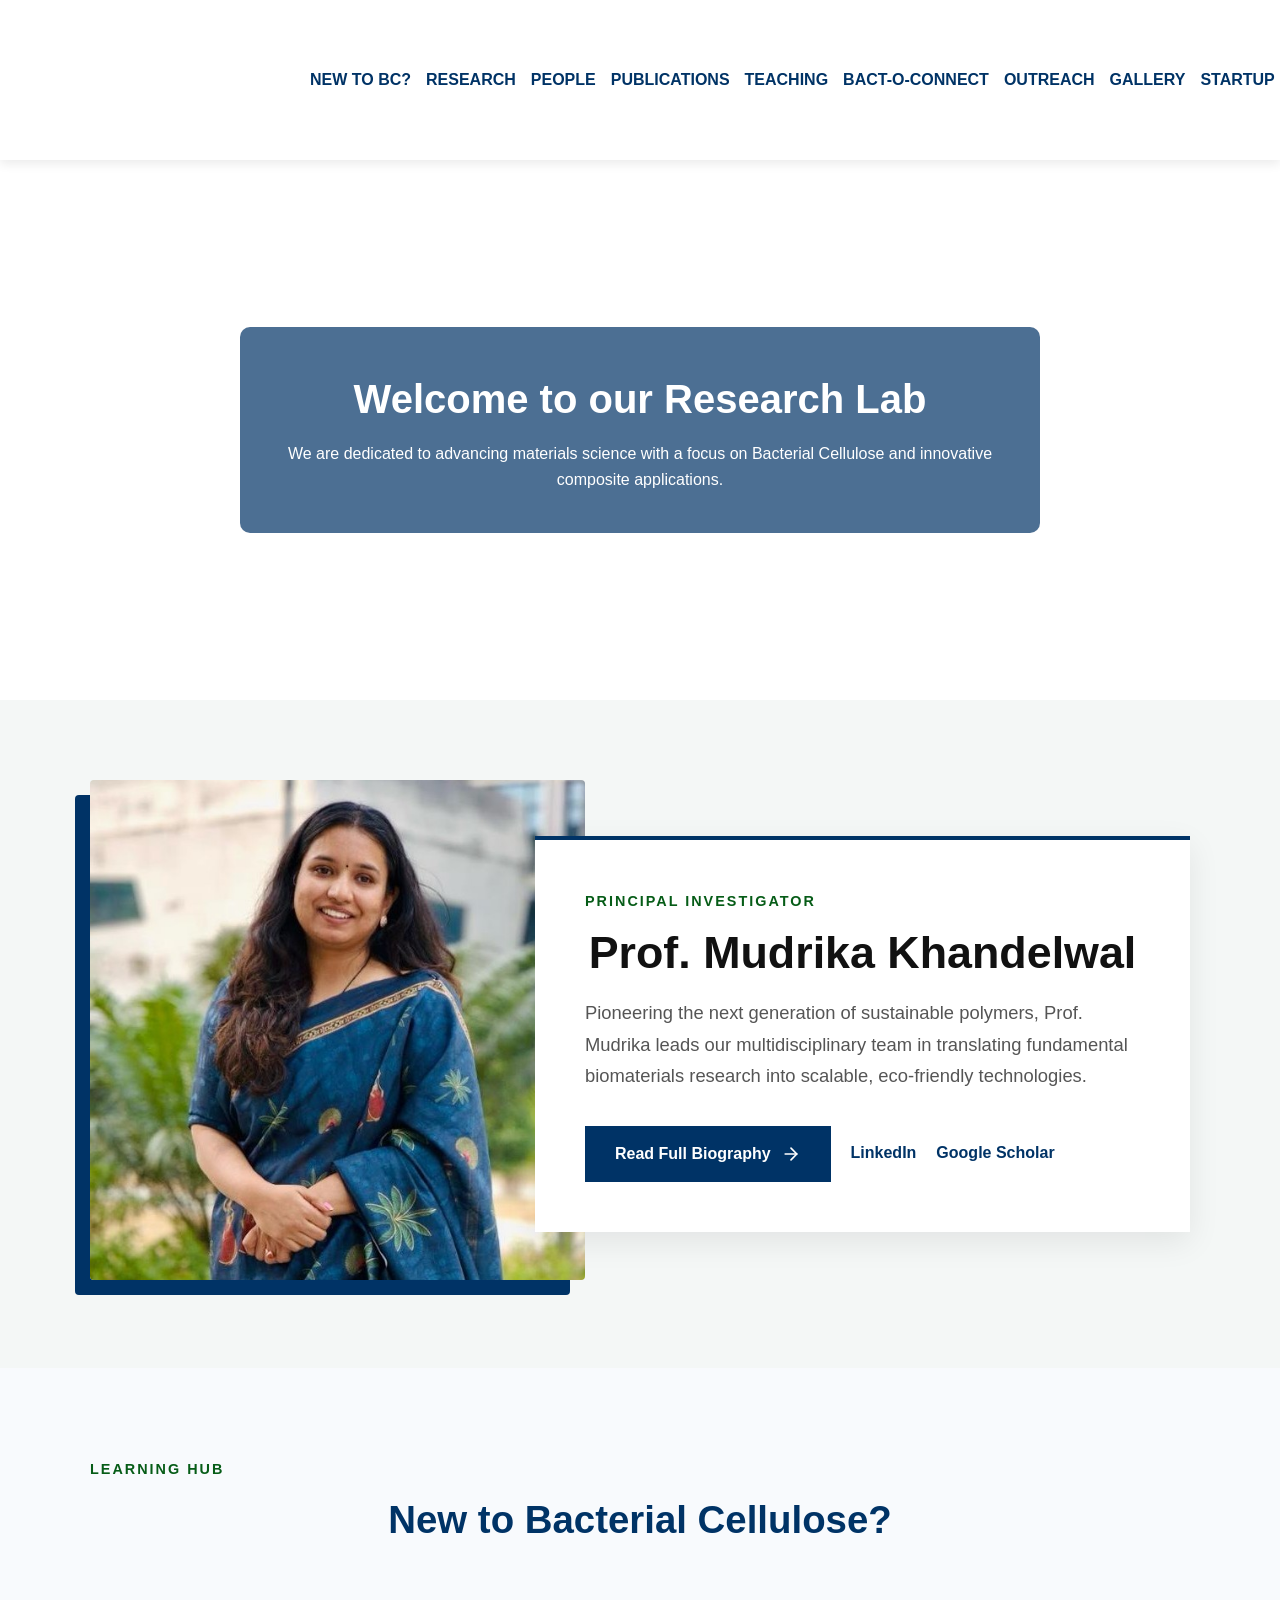
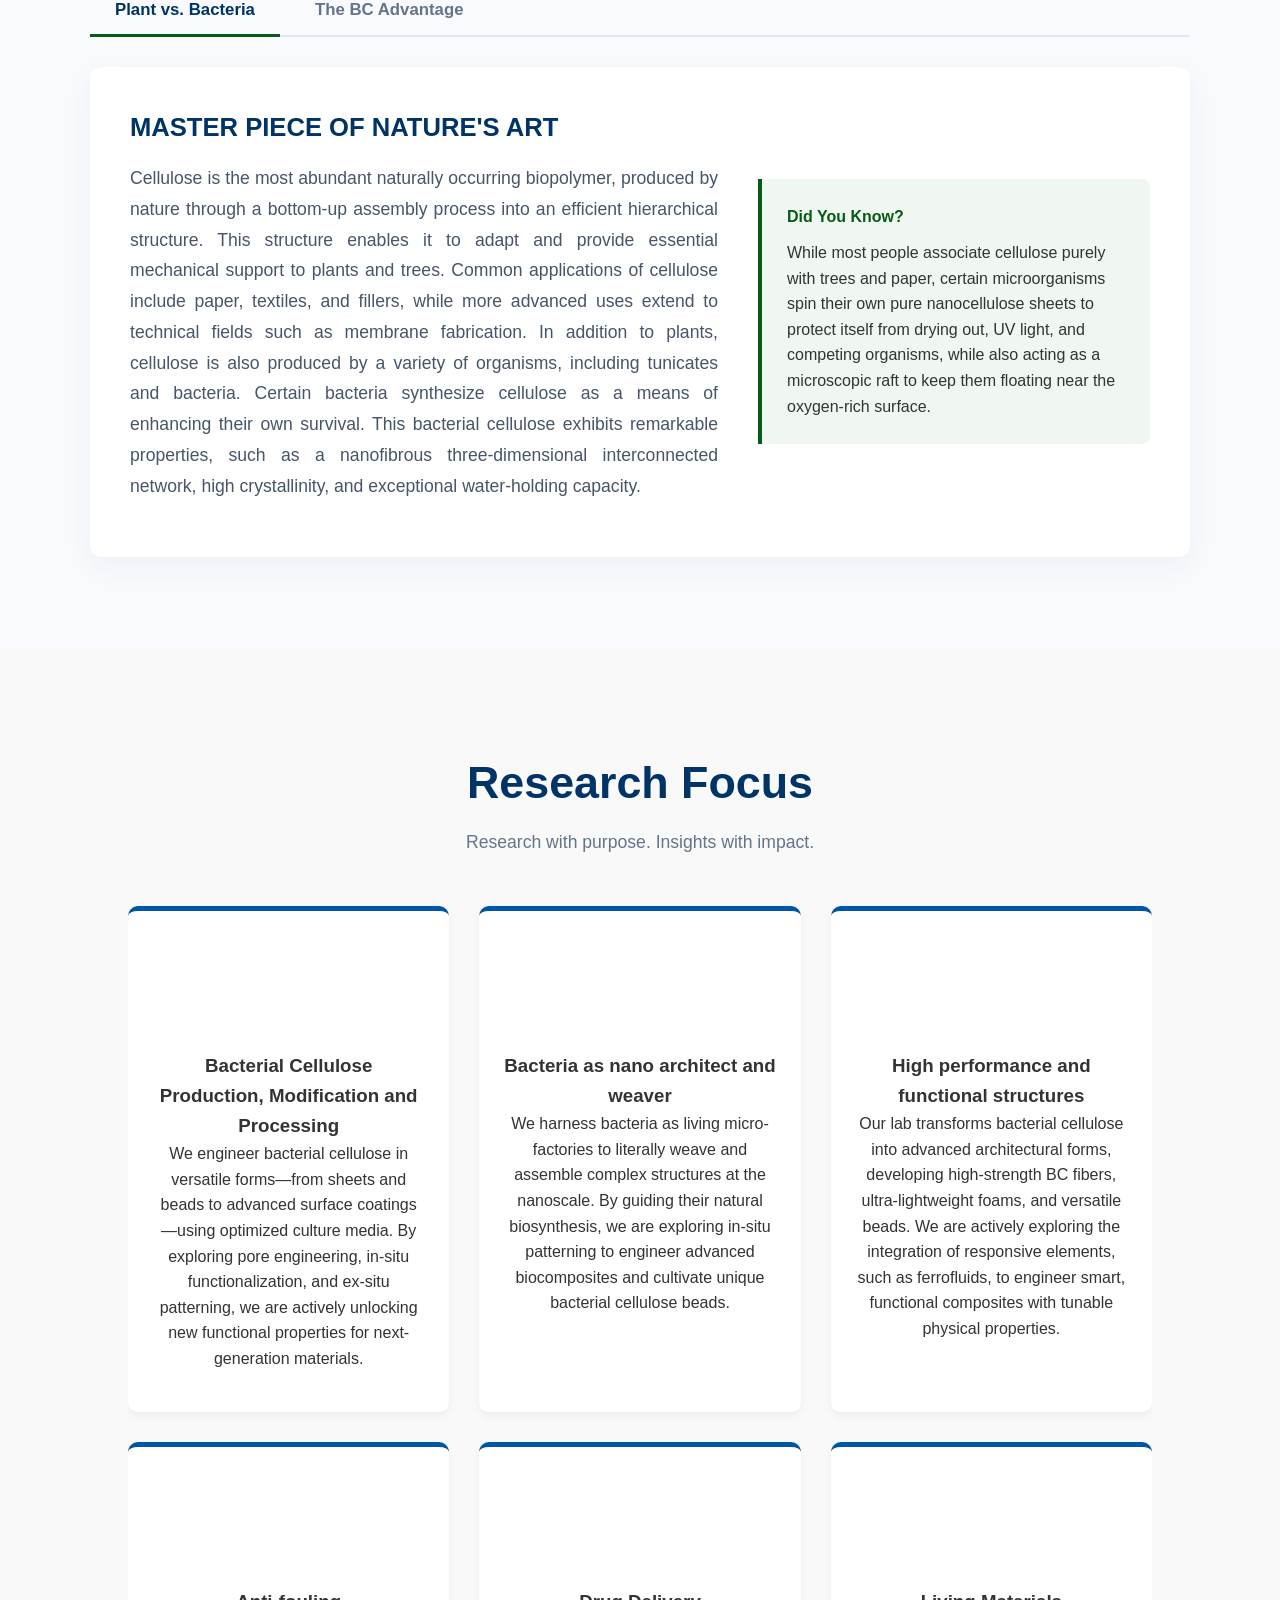
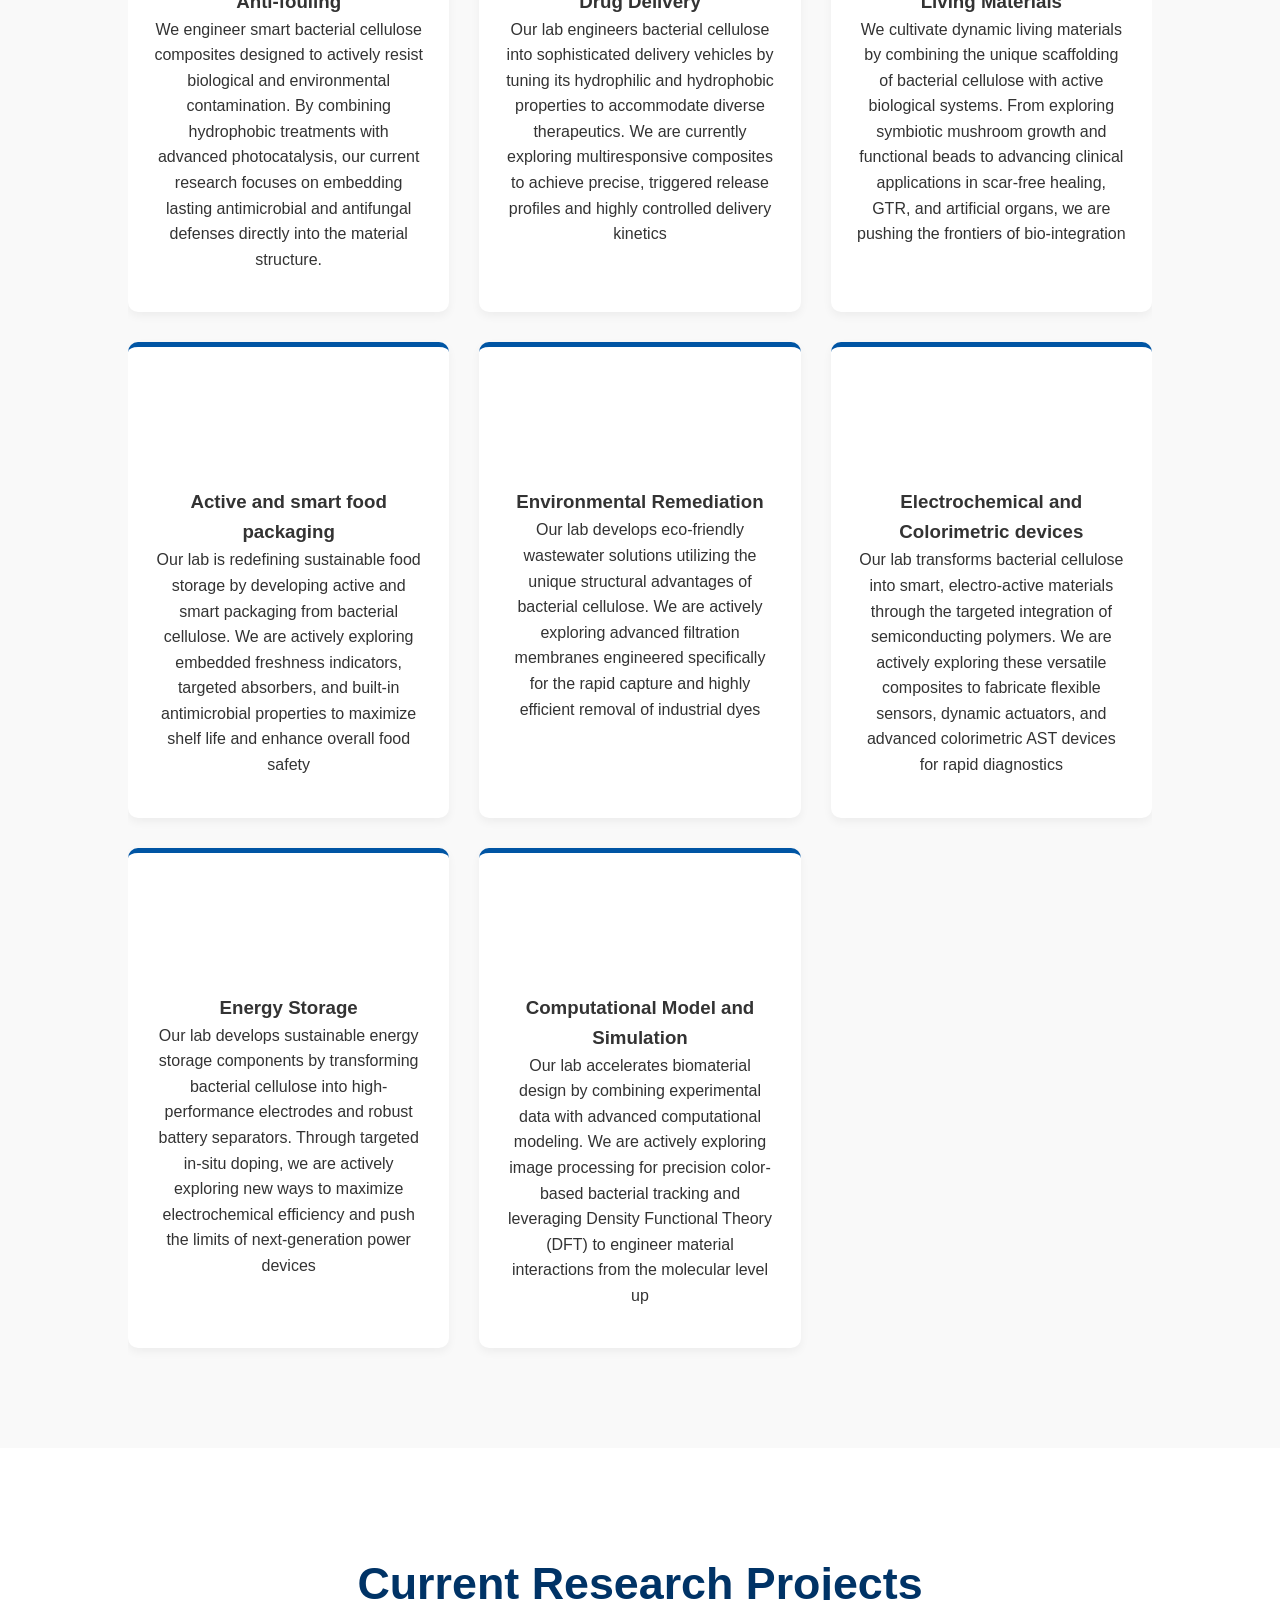
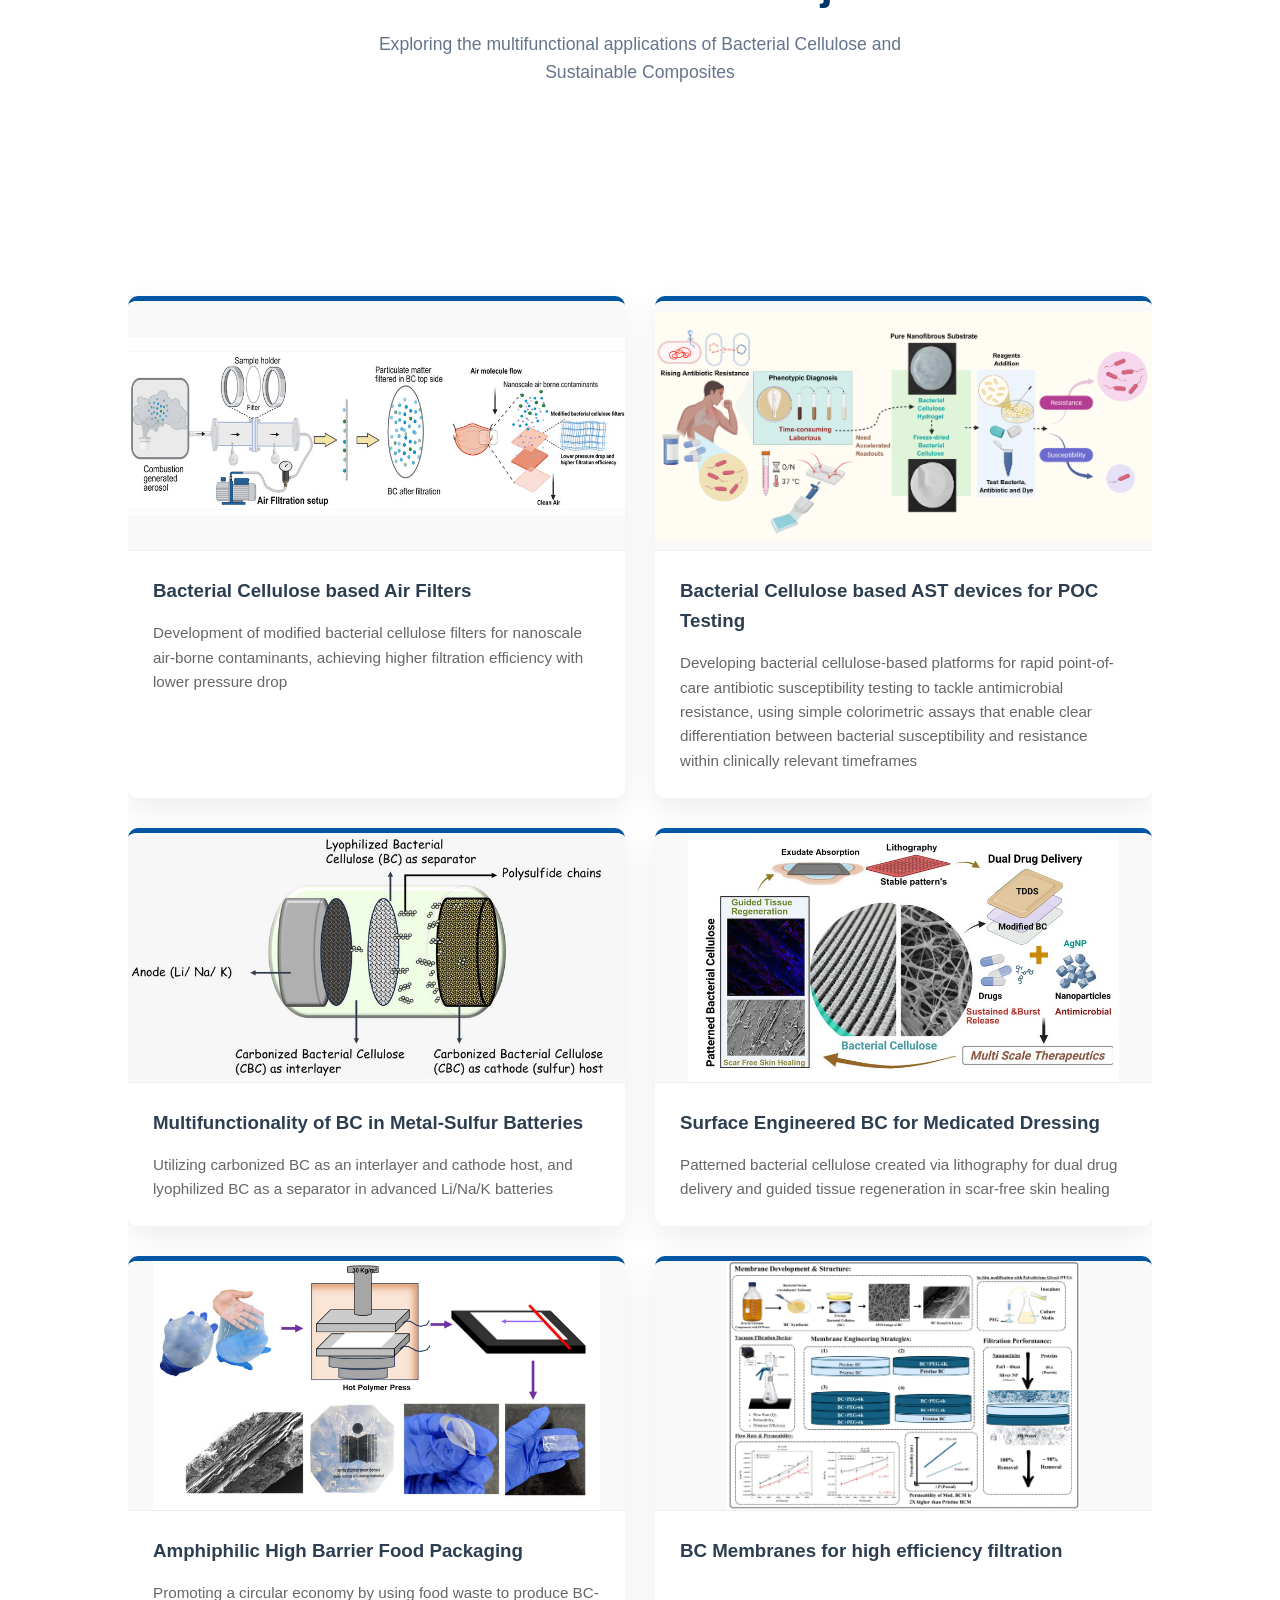
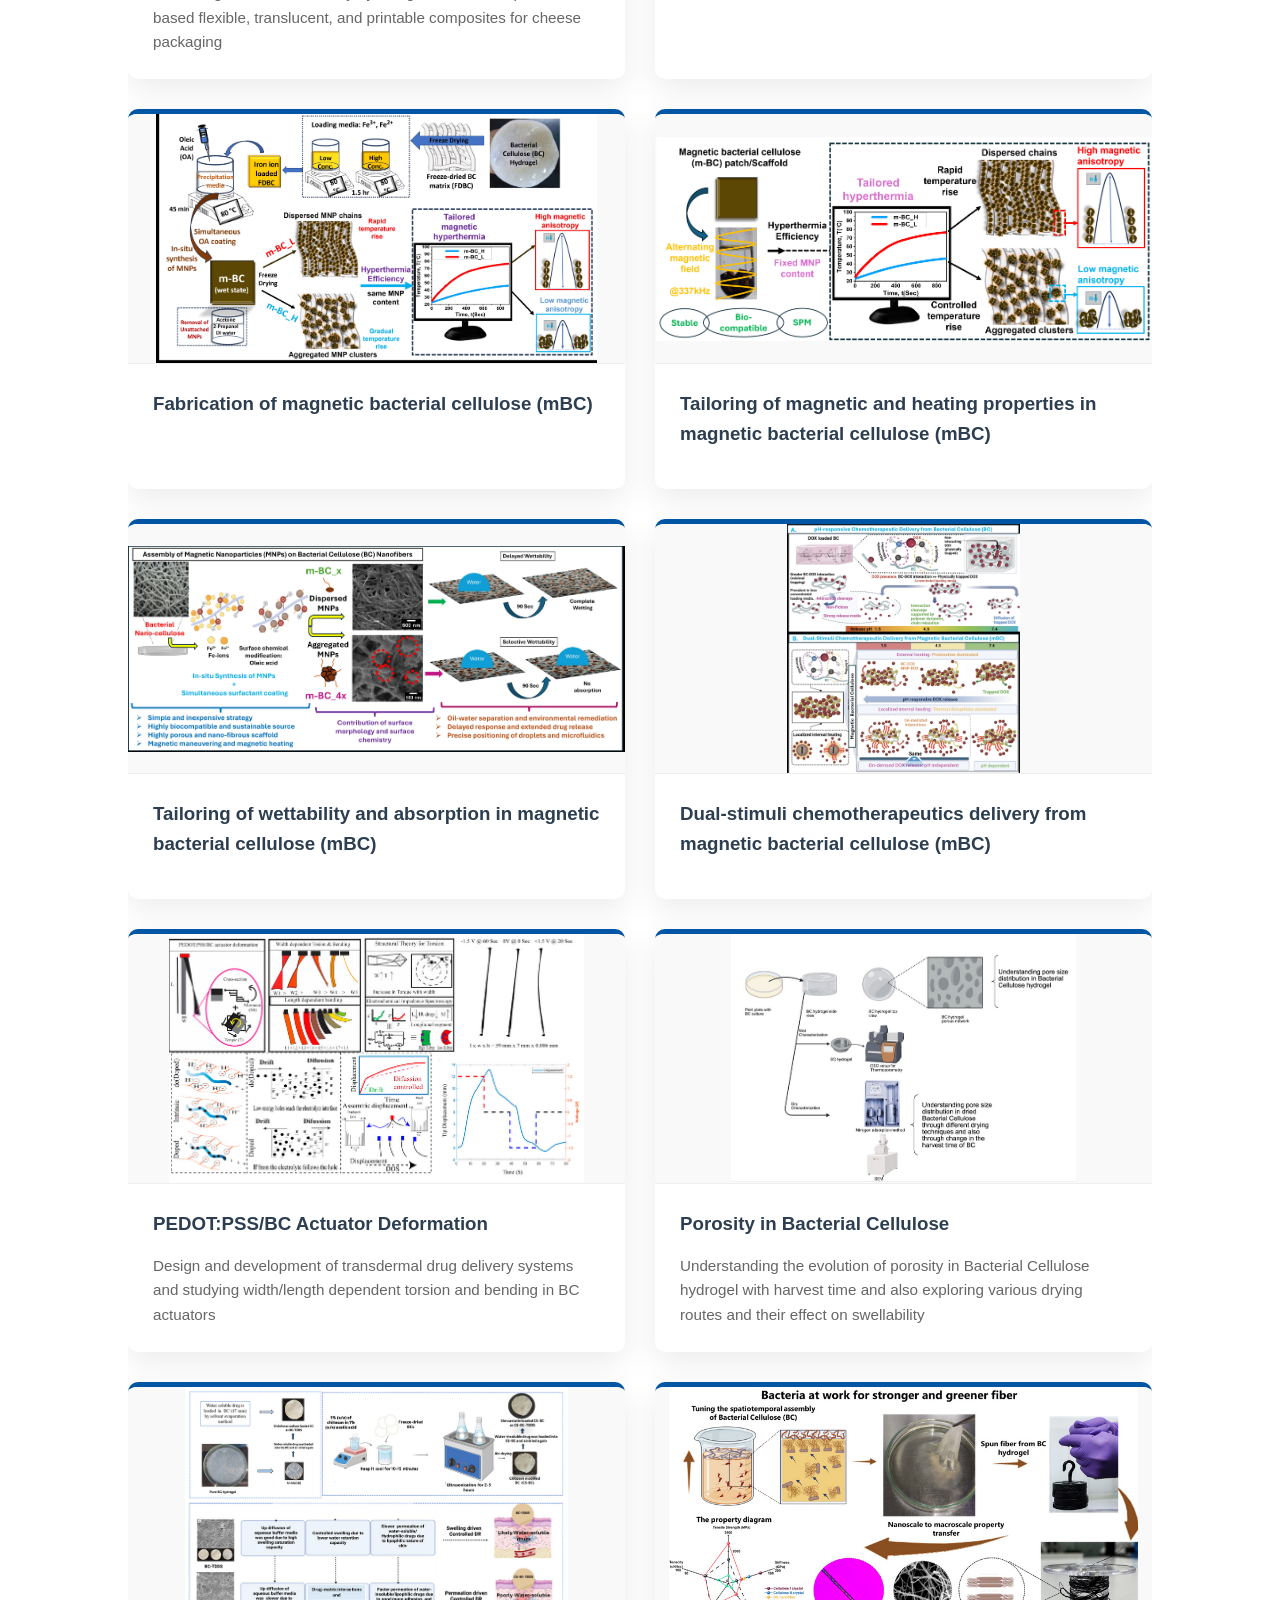
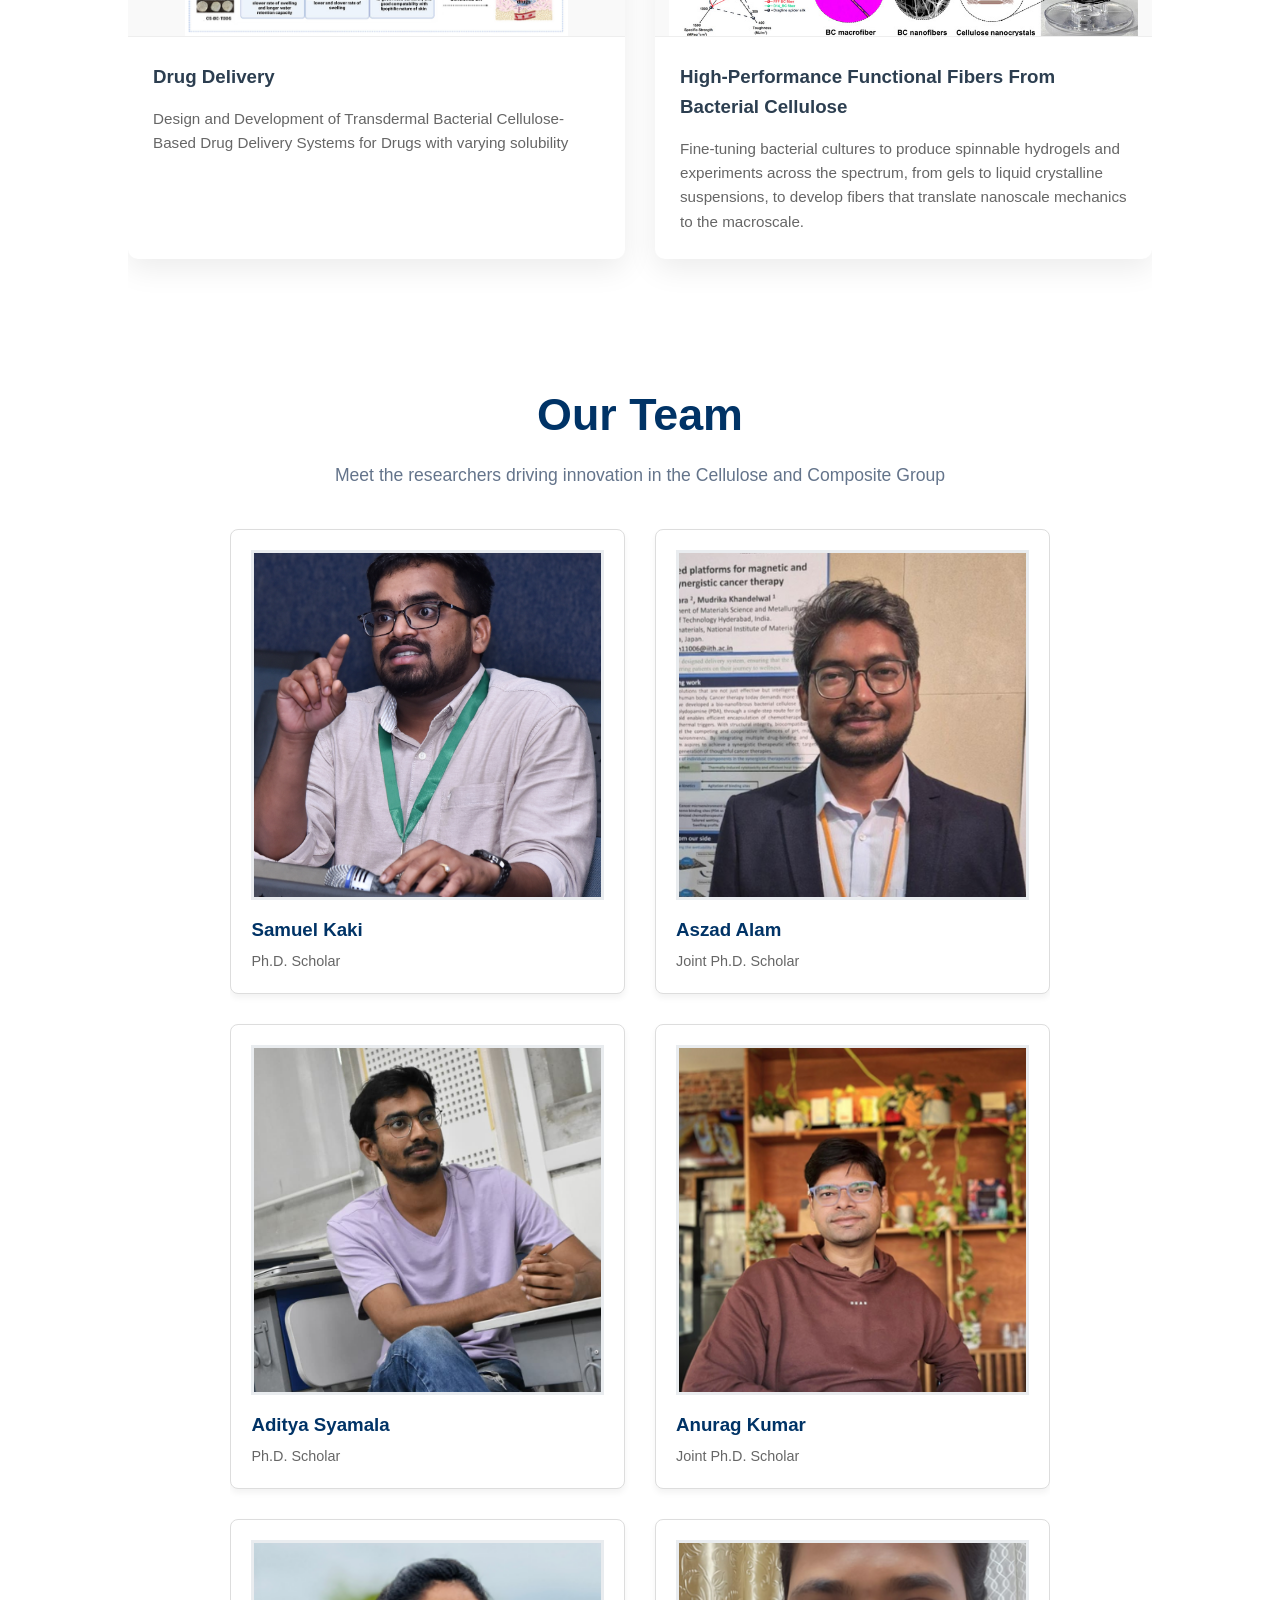
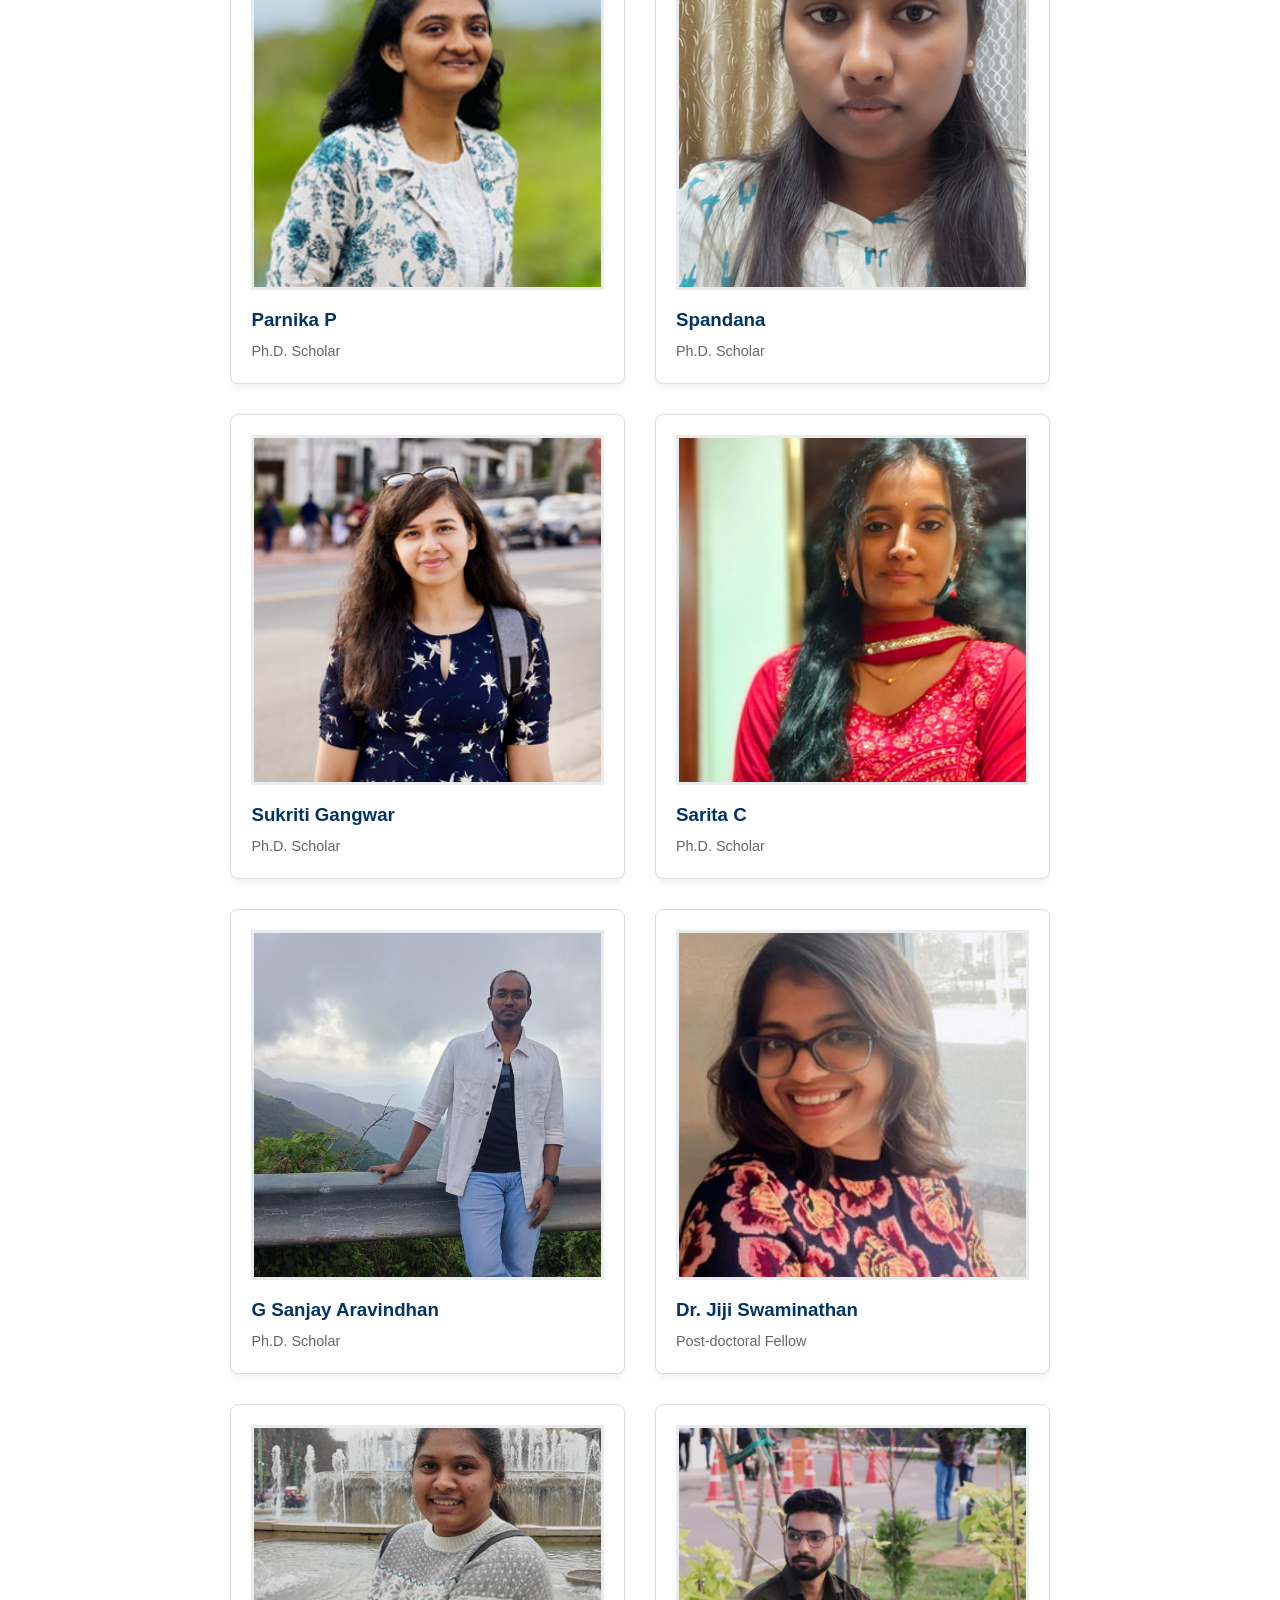
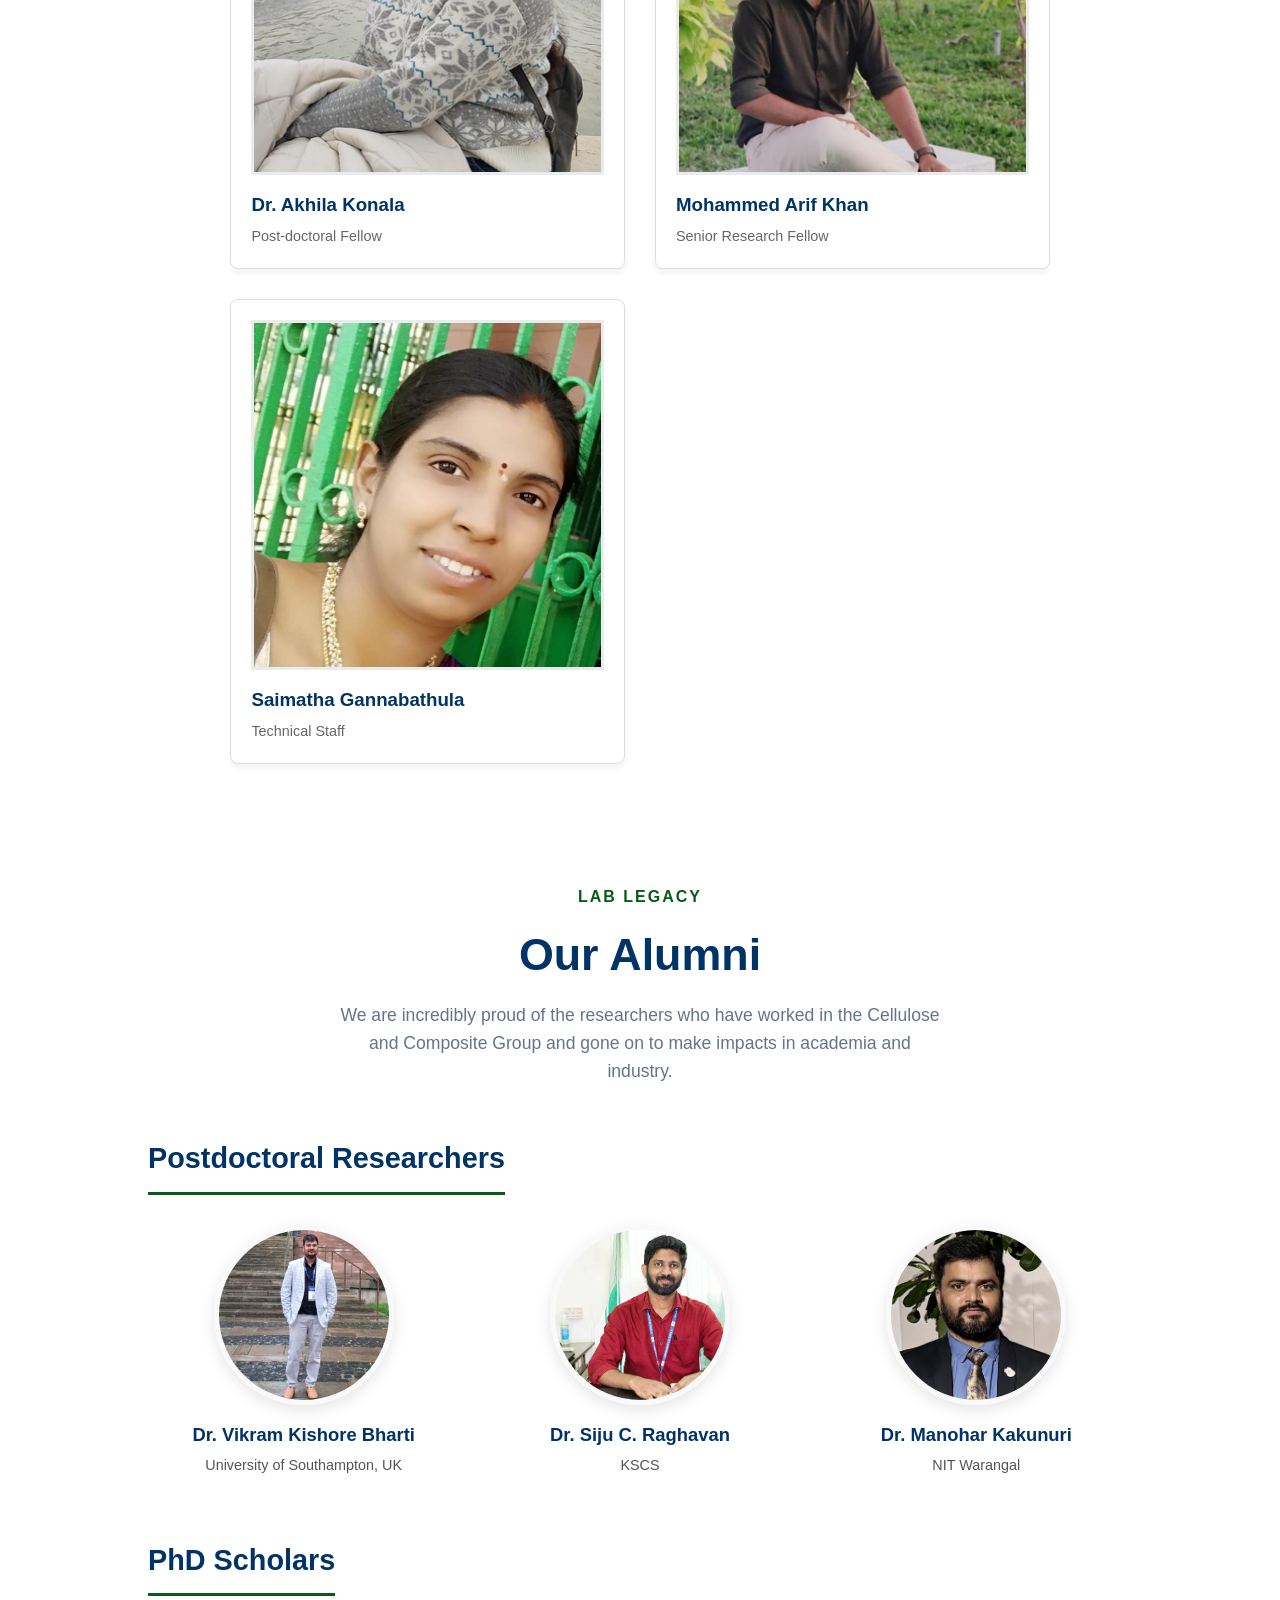
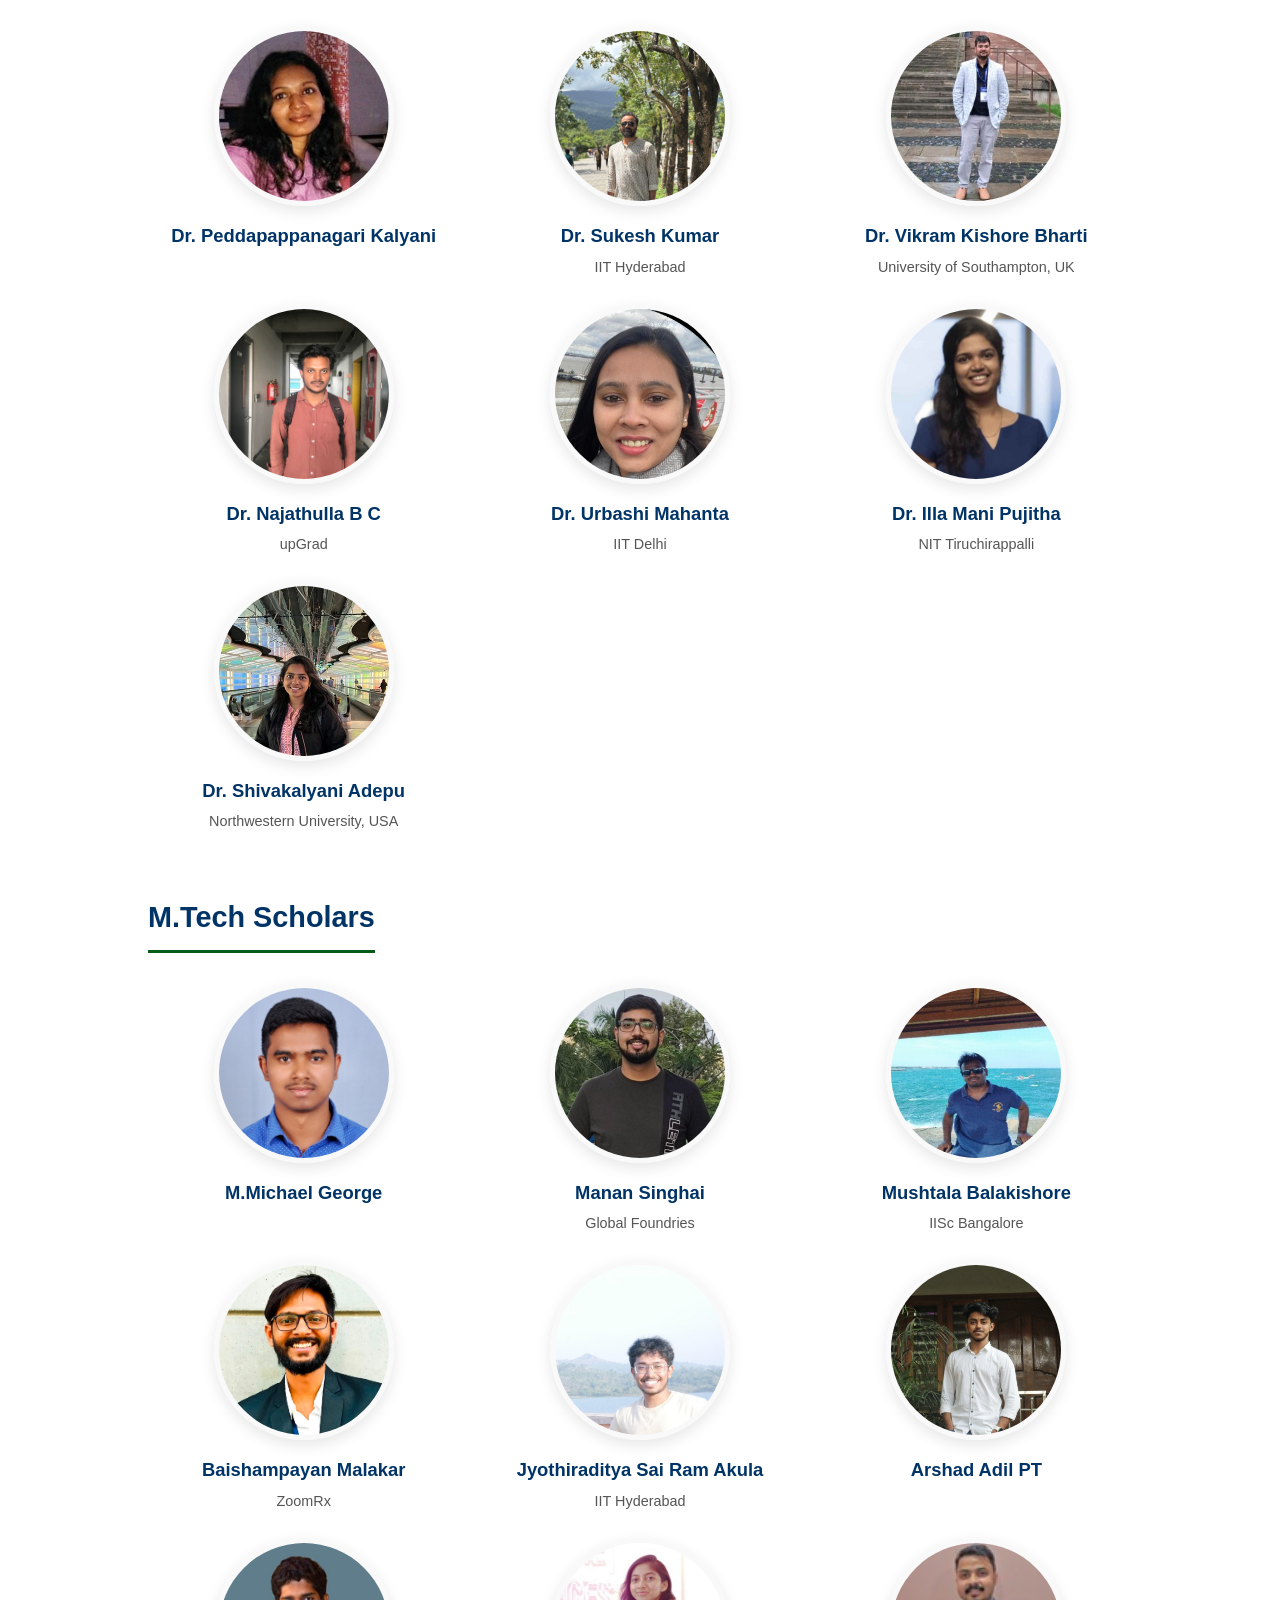
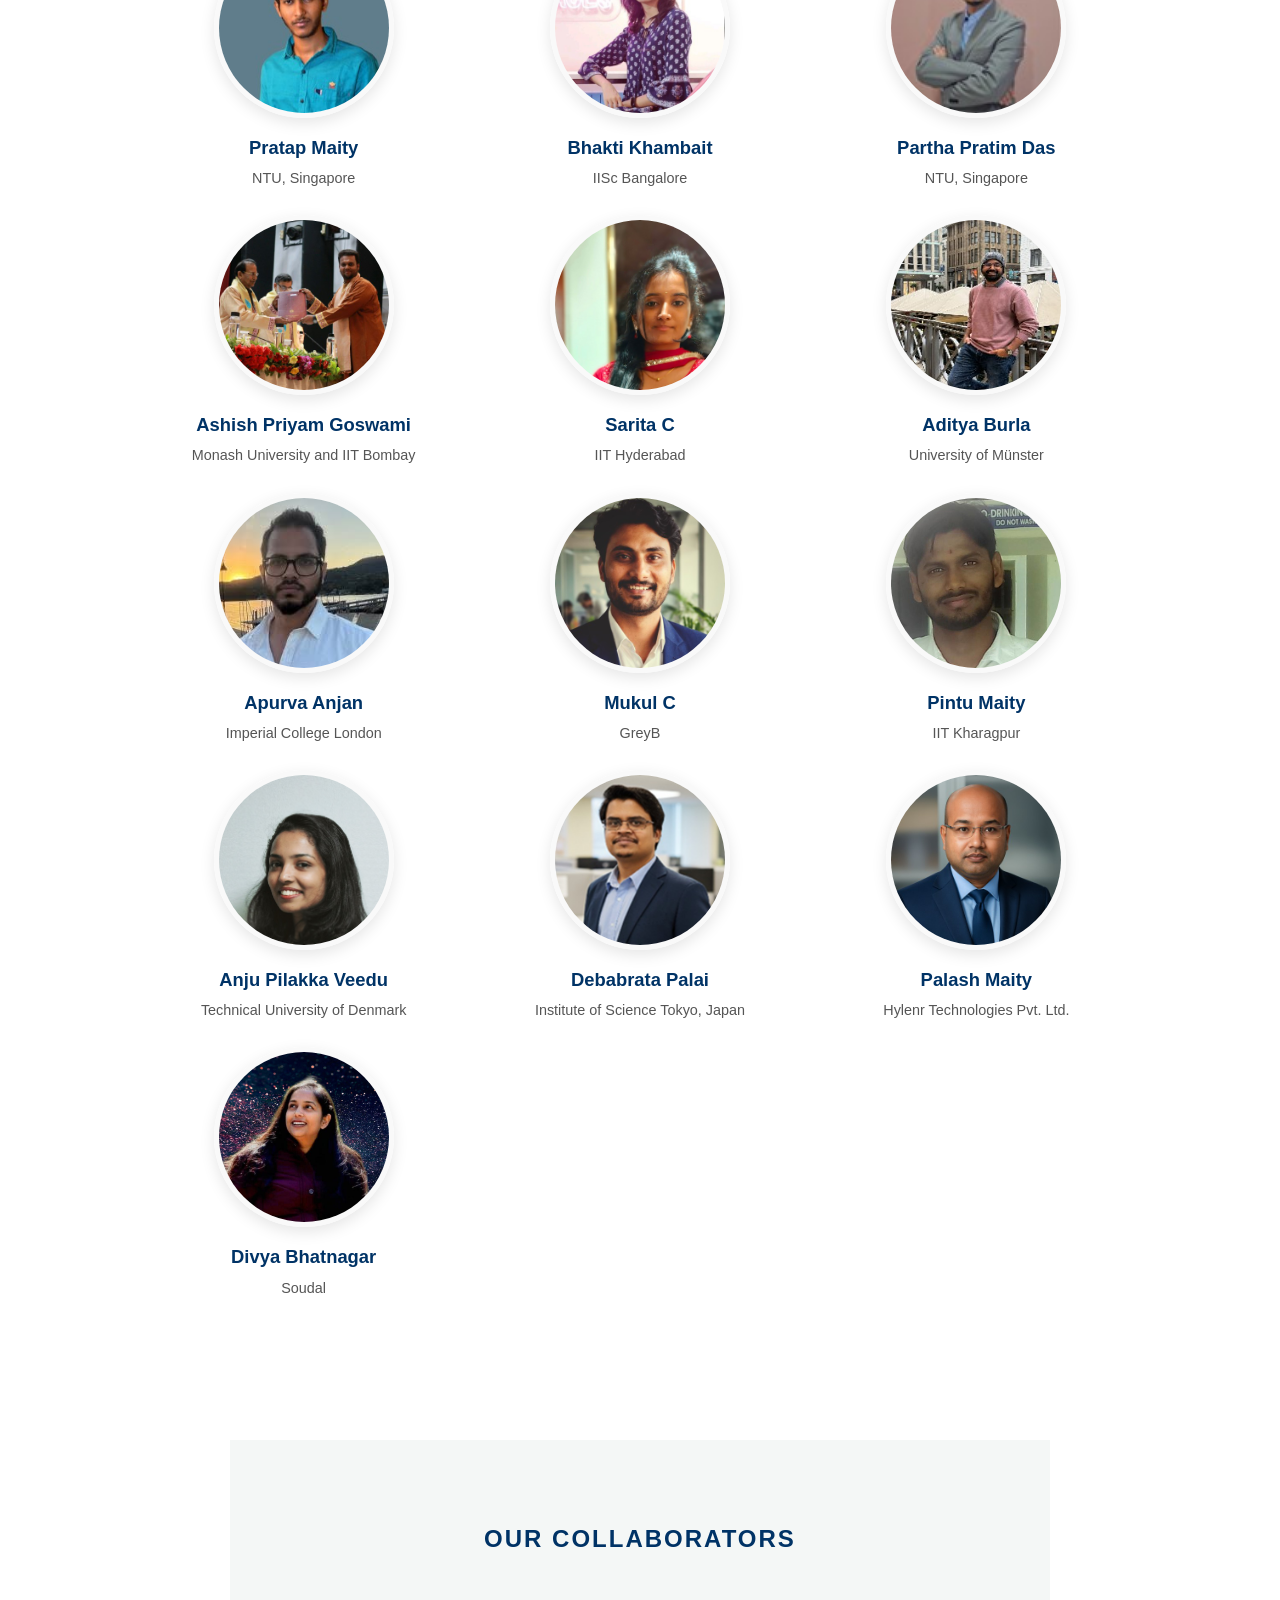
==== index.html @ 4f2c77b9 "Update index.html" ====
<!DOCTYPE html>
<html lang="en">
<head>
    <meta charset="UTF-8">
    
    <meta name="viewport" content="width=device-width, initial-scale=1.0">
    <title>Cellulose and Composite Group | IIT Hyderabad</title>
    <link rel="stylesheet" href="style.css">
</head>
<body>

<header>
    <div class="nav-container">
        
        <a href="index.html" class="nav-logo">
            <video autoplay loop muted playsinline class="nav-logo-video">
                <source src="logo-video.mp4" type="video/mp4">
                Your browser does not support the video tag.
            </video>
        </a>
        
        <nav>
            <ul class="nav-links">
                <li><a href="#new-to-bc">New to BC?</a></li>
                <li><a href="#research">Research</a></li>
                <li><a href="#people">People</a></li>
                <li><a href="#publications">Publications</a></li>
                <li><a href="#teaching">Teaching</a></li>
                <li><a href="https://bact-o-connect.msme.iith.ac.in/" target="_blank">Bact-O-Connect</a></li>
                <li><a href="#outreach">Outreach</a></li>
                <li><a href="#gallery">Gallery</a></li>
                <li><a href="https://www.duckit.in/" target="_blank">Startup</a></li>
                <li><a href="#contact"> Contact Us</a></li>
                <li><a href="#contact">Contact</a></li>
            </ul>
        </nav>

    </div>
</header>
       
       <button id="back-to-top-btn" title="Back to the top!">🫧 Float to the Interface ↑</button>
     
    <section id="home" class="hero-video-section">
        
        <video autoplay loop muted playsinline class="bg-video">
            <source src="lab-video2.mp4" type="video/mp4">
            Your browser does not support the video tag.
        </video>

       <div class="hero-content">
            <h2>Welcome to our Research Lab</h2>
            <p>We are dedicated to advancing materials science with a focus on Bacterial Cellulose and innovative composite applications.</p>
        </div>
    </section>

    <section id="pi-modern-intro" class="pi-modern-section">
    <div class="pi-modern-container">
        
        <div class="pi-modern-image">
            <img src="pi-photo.jpeg" alt="Dr. Khandelwal" class="pi-portrait">
            
        </div>

        <div class="pi-modern-content">
            <span class="pi-eyebrow">Principal Investigator</span>
            <h2 class="pi-modern-name">Prof. Mudrika Khandelwal</h2>
            <p class="pi-modern-bio">
                Pioneering the next generation of sustainable polymers, Prof. Mudrika leads our multidisciplinary team in translating fundamental biomaterials research into scalable, eco-friendly technologies.
            </p>
            
            <div class="pi-modern-actions">
                <a href="pi-profile.html" class="pi-modern-btn">
                    Read Full Biography 
                    <svg class="arrow-icon" viewBox="0 0 24 24" fill="none" stroke="currentColor" stroke-width="2" stroke-linecap="round" stroke-linejoin="round"><line x1="5" y1="12" x2="19" y2="12"></line><polyline points="12 5 19 12 12 19"></polyline></svg>
                </a>
                <a href="https://www.linkedin.com/in/mudrika-khandelwal/" target="_blank" rel="noopener noreferrer" class="pi-scholar-link"> LinkedIn </a>
                <a href="https://scholar.google.com/citations?user=BI-atz8AAAAJ&hl=en&oi=ao" target="_blank" rel="noopener noreferrer" class="pi-scholar-link">Google Scholar</a>
            </div>
        </div>

    </div>
</section>
<section id="new-to-bc" class="bc-tab-section"> 
    <div class="bc-tab-container">
        
        <span class="tab-section-eyebrow">Learning Hub</span>
        <h2 class="tab-section-heading">New to Bacterial Cellulose?</h2>
        
        <div class="bc-tab-nav">
            <button class="tab-btn active" onclick="switchTab(event, 'tab-fundamentals')">Plant vs. Bacteria</button>
            <button class="tab-btn" onclick="switchTab(event, 'tab-advantage')">The BC Advantage</button>
           
        </div>

        <div class="bc-tab-content-wrapper">
            
            <div id="tab-fundamentals" class="bc-tab-pane active">
                <div class="tab-split-grid">
                    <div class="tab-text-side">
                        <h3>MASTER PIECE OF NATURE'S ART</h3>
                        <p class="text-justify">
                            Cellulose is the most abundant naturally occurring biopolymer, produced by nature through a bottom-up assembly process into an efficient hierarchical structure. This structure enables it to adapt and provide essential mechanical support to plants and trees. Common applications of cellulose include paper, textiles, and fillers, while more advanced uses extend to technical fields such as membrane fabrication. In addition to plants, cellulose is also produced by a variety of organisms, including tunicates and bacteria. Certain bacteria synthesize cellulose as a means of enhancing their own survival. This bacterial cellulose exhibits remarkable properties, such as a nanofibrous three-dimensional interconnected network, high crystallinity, and exceptional water-holding capacity.
                        </p>
                    </div>
                    <div class="tab-accent-side-light">
                        <h4>Did You Know?</h4>
                        <p>While most people associate cellulose purely with trees and paper, certain microorganisms spin their own pure nanocellulose sheets to protect itself from drying out, UV light, and competing organisms, while also acting as a microscopic raft to keep them floating near the oxygen-rich surface.</p>
                    </div>
                </div>
            </div>

            <div id="tab-advantage" class="bc-tab-pane">
                <div class="tab-split-grid">
                    <div class="tab-text-side">
                        <h3>MATERIAL SCIENCE AND TECHNOLOGY</h3>
                        <p class="text-justify">
                            Bacterial Cellulose offers significant advantages in terms of processing, optimization, and tunability. Its unique properties have led to growing interest in a wide range of applications, including drug delivery systems, environmental remediation, and sustainable packaging. Notably, bacterial cellulose is inherently pure, eliminating the need for the harsh chemical treatments typically required to process plant-derived cellulose.
                        </p>
                    </div>
                    <div class="tab-image-side">
                        <img src="imagesbc-advantages.png" alt="Processing advantages of bacterial cellulose highlighting lab tunability and inherent purity vs plant cellulose" class="newtobc-img">
                        <div class="image-caption">
                            <span class="caption-dot"></span> 
                        </div>
                    </div>
                    
                </div>
            </div>

           

        </div> </div> </section>

    <section id="research" style="background-color: #f9f9f9; padding: 60px 0;">
    <div class="container">
        <h2 style="text-align: center; color: #003366; font-size: 2.8rem; margin-bottom: 10px;">Research Focus</h2>
            <p style="text-align: center; color: #64748b; margin-bottom: 50px; font-size: 1.1rem; max-width: 800px; margin-left: auto; margin-right: auto;">
                Research with purpose. Insights with impact.
            </p>
        
        <div class="research-grid">
            
            <div class="research-card">
                <video class="research-animated-icon" autoplay loop muted playsinline>
    <source src="experiment.mp4" type="video/mp4">
    Your browser does not support the video tag.
</video>
                <div class="research-content">
                    <h3 class="research-title">Bacterial Cellulose Production, Modification and Processing</h3>
                    <p class="research-desc">We engineer bacterial cellulose in versatile forms—from sheets and beads to advanced surface coatings—using optimized culture media. By exploring pore engineering, in-situ functionalization, and ex-situ patterning, we are actively unlocking new functional properties for next-generation materials.</p>
                </div>
            </div>

            <div class="research-card">
                 <video class="research-animated-icon" autoplay loop muted playsinline>
    <source src="bacteria.mp4" type="video/mp4">
    Your browser does not support the video tag.
</video>
                <div class="research-content">
                    <h3 class="research-title">Bacteria as nano architect and weaver</h3>
                    <p class="research-desc">We harness bacteria as living micro-factories to literally weave and assemble complex structures at the nanoscale. By guiding their natural biosynthesis, we are exploring in-situ patterning to engineer advanced biocomposites and cultivate unique bacterial cellulose beads.</p>
                </div>
            </div>

            <div class="research-card">
                <video class="research-animated-icon" autoplay loop muted playsinline>
    <source src="spool.mp4" type="video/mp4">
    Your browser does not support the video tag.
</video>
                <div class="research-content">
                    <h3 class="research-title">High performance and functional structures</h3>
                    <p class="research-desc">Our lab transforms bacterial cellulose into advanced architectural forms, developing high-strength BC fibers, ultra-lightweight foams, and versatile beads. We are actively exploring the integration of responsive elements, such as ferrofluids, to engineer smart, functional composites with tunable physical properties.</p>
                </div>
            </div>
            <div class="research-card">
                 <video class="research-animated-icon" autoplay loop muted playsinline>
    <source src="waste.mp4" type="video/mp4">
    Your browser does not support the video tag.
</video>
                <div class="research-content">
                    <h3 class="research-title">Anti-fouling</h3>
                    <p class="research-desc">We engineer smart bacterial cellulose composites designed to actively resist biological and environmental contamination. By combining hydrophobic treatments with advanced photocatalysis, our current research focuses on embedding lasting antimicrobial and antifungal defenses directly into the material structure.</p>
                </div>
            </div>
            <div class="research-card">
                      <video class="research-animated-icon" autoplay loop muted playsinline>
    <source src="capsule.mp4" type="video/mp4">
    Your browser does not support the video tag.
</video>
                <div class="research-content">
                    <h3 class="research-title">Drug Delivery</h3>
                    <p class="research-desc">Our lab engineers bacterial cellulose into sophisticated delivery vehicles by tuning its hydrophilic and hydrophobic properties to accommodate diverse therapeutics. We are currently exploring multiresponsive composites to achieve precise, triggered release profiles and highly controlled delivery kinetics</p>
                </div>
            </div>
            <div class="research-card">
                 <video class="research-animated-icon" autoplay loop muted playsinline>
    <source src="mushroom.mp4" type="video/mp4">
    Your browser does not support the video tag.
</video>
                <div class="research-content">
                    <h3 class="research-title">Living Materials</h3>
                    <p class="research-desc">We cultivate dynamic living materials by combining the unique scaffolding of bacterial cellulose with active biological systems. From exploring symbiotic mushroom growth and functional beads to advancing clinical applications in scar-free healing, GTR, and artificial organs, we are pushing the frontiers of bio-integration</p>
                </div>
            </div>
            <div class="research-card">
                <video class="research-animated-icon" autoplay loop muted playsinline>
    <source src="packages.mp4" type="video/mp4">
    Your browser does not support the video tag.
</video>
                <div class="research-content">
                    <h3 class="research-title">Active and smart food packaging</h3>
                    <p class="research-desc">Our lab is redefining sustainable food storage by developing active and smart packaging from bacterial cellulose. We are actively exploring embedded freshness indicators, targeted absorbers, and built-in antimicrobial properties to maximize shelf life and enhance overall food safety</p>
                </div>
            </div>
            <div class="research-card">
                <video class="research-animated-icon" autoplay loop muted playsinline>
    <source src="environmental-conservation.mp4" type="video/mp4">
    Your browser does not support the video tag.
</video>
                <div class="research-content">
                    <h3 class="research-title">Environmental Remediation</h3>
                    <p class="research-desc">Our lab develops eco-friendly wastewater solutions utilizing the unique structural advantages of bacterial cellulose. We are actively exploring advanced filtration membranes engineered specifically for the rapid capture and highly efficient removal of industrial dyes</p>
                </div>
            </div>
            <div class="research-card">
                 <video class="research-animated-icon" autoplay loop muted playsinline>
    <source src="sensor.mp4" type="video/mp4">
    Your browser does not support the video tag.
</video>
                <div class="research-content">
                    <h3 class="research-title">Electrochemical and Colorimetric devices</h3>
                    <p class="research-desc">Our lab transforms bacterial cellulose into smart, electro-active materials through the targeted integration of semiconducting polymers. We are actively exploring these versatile composites to fabricate flexible sensors, dynamic actuators, and advanced colorimetric AST devices for rapid diagnostics</p>
                </div>
            </div>
            <div class="research-card">
                <video class="research-animated-icon" autoplay loop muted playsinline>
    <source src="battery.mp4" type="video/mp4">
    Your browser does not support the video tag.
</video>
                <div class="research-content">
                    <h3 class="research-title">Energy Storage</h3>
                    <p class="research-desc">Our lab develops sustainable energy storage components by transforming bacterial cellulose into high-performance electrodes and robust battery separators. Through targeted in-situ doping, we are actively exploring new ways to maximize electrochemical efficiency and push the limits of next-generation power devices</p>
                </div>
            </div>
            <div class="research-card">
                 <video class="research-animated-icon" autoplay loop muted playsinline>
    <source src="c-.mp4" type="video/mp4">
    Your browser does not support the video tag.
</video>
                <div class="research-content">
                    <h3 class="research-title">Computational Model and Simulation</h3>
                    <p class="research-desc">Our lab accelerates biomaterial design by combining experimental data with advanced computational modeling. We are actively exploring image processing for precision color-based bacterial tracking and leveraging Density Functional Theory (DFT) to engineer material interactions from the molecular level up</p>
                </div>
            </div>

        </div>
    </div>
</section>

<section id="projects" style="background-color: #ffffff; padding-top: 60px; padding-bottom: 80px; width: 100%;">
        <div class="container">
            
            <h2 style="text-align: center; color: #003366; font-size: 2.8rem; margin-bottom: 10px;">Current Research Projects</h2>
            <p style="text-align: center; color: #64748b; margin-bottom: 50px; font-size: 1.1rem; max-width: 600px; margin-left: auto; margin-right: auto;">
                Exploring the multifunctional applications of Bacterial Cellulose and Sustainable Composites
            </p>

            <div class="projects-grid">
                </div>  </div></section>

    <section class="section">
        <div class="container">
            <div class="projects-grid">
                
                <article class="project-card">
                    <img src="jiji-filtration.jpg" alt="Air Filtration Setup" class="project-img">
                    <div class="project-info">
                        
                        <h3>Bacterial Cellulose based Air Filters</h3>
                        <p>Development of modified bacterial cellulose filters for nanoscale air-borne contaminants, achieving higher filtration efficiency with lower pressure drop</p>
                    </div>
                </article>

                <article class="project-card">
                    <img src="BC_AST_TOC_Final.png" alt="AST" class="project-img">
                    <div class="project-info">
                        
                        <h3>Bacterial Cellulose based AST devices for POC Testing</h3>
                        <p>Developing bacterial cellulose-based platforms for rapid point-of-care antibiotic susceptibility testing to tackle antimicrobial resistance, using simple colorimetric assays that enable clear differentiation between bacterial susceptibility and resistance within clinically relevant timeframes</p>
                    </div>
                </article>

                <article class="project-card">
                    <img src="parnika-batteries.jpg" alt="Metal-sulfur Battery" class="project-img">
                    <div class="project-info">
                        
                        <h3>Multifunctionality of BC in Metal-Sulfur Batteries</h3>
                        <p>Utilizing carbonized BC as an interlayer and cathode host, and lyophilized BC as a separator in advanced Li/Na/K batteries</p>
                    </div>
                </article>

                <article class="project-card">
                    <img src="arif-dressing.jpg" alt="Medical Dressing" class="project-img">
                    <div class="project-info">
                        
                        <h3>Surface Engineered BC for Medicated Dressing</h3>
                        <p>Patterned bacterial cellulose created via lithography for dual drug delivery and guided tissue regeneration in scar-free skin healing</p>
                    </div>
                </article>

                <article class="project-card">
                    <img src="akhila-packaging.jpg" alt="Food Packaging" class="project-img">
                    <div class="project-info">
                        
                        <h3>Amphiphilic High Barrier Food Packaging</h3>
                        <p>Promoting a circular economy by using food waste to produce BC-based flexible, translucent, and printable composites for cheese packaging</p>
                    </div>
                </article>

                <article class="project-card">
                    <img src="Sam_work.jpg" alt="water filtration" class="project-img">
                    <div class="project-info">
                        
                        <h3>BC Membranes for high efficiency filtration</h3>
                        
                    </div>
                </article>

                <article class="project-card">
                    <img src="1. Magnetic Bacterial Cellulose.jpg" alt="MBC" class="project-img">
                    <div class="project-info">
                        
                        <h3>Fabrication of magnetic bacterial cellulose (mBC)</h3>
                        
                    </div>
                </article>


                <article class="project-card">
                    <img src="2. Tailored magnetic performance.png" alt="MBC" class="project-img">
                    <div class="project-info">
                        
                        <h3>Tailoring of magnetic and heating properties in magnetic bacterial cellulose (mBC) </h3>
                        
                    </div>
                </article>


                <article class="project-card">
                    <img src="3. Tailored wettability of magnetic bacterial cellulose.jpg" alt="MBC" class="project-img">
                    <div class="project-info">
                        
                        <h3>Tailoring of wettability and absorption in magnetic bacterial cellulose (mBC)</h3>
                        
                    </div>
                </article>

                 <article class="project-card">
                    <img src="4. Dual-stimuli Chemotherapeutic delivery from magnetic BC.jpg" alt="MBC" class="project-img">
                    <div class="project-info">
                        
                        <h3>Dual-stimuli chemotherapeutics delivery from magnetic bacterial cellulose (mBC)</h3>
                        
                    </div>
                </article>

                <article class="project-card">
                    <img src="sukesh-actuators.jpg" alt="Actuator Deformation" class="project-img">
                    <div class="project-info">
                        
                        <h3>PEDOT:PSS/BC Actuator Deformation</h3>
                        <p>Design and development of transdermal drug delivery systems and studying width/length dependent torsion and bending in BC actuators</p>
                    </div>
                </article>

                <article class="project-card">
                    <img src="sukriti-porosity.jpg" alt="Tuning Porosity and wettability" class="project-img">
                    <div class="project-info">
                        
                        <h3>Porosity in Bacterial Cellulose</h3>
                        <p>Understanding the evolution of porosity in Bacterial Cellulose hydrogel with harvest time and also exploring various drying routes and their effect on swellability</p>
                    </div>
                </article>
                <article class="project-card">
                    <img src="kalyani-work.jpg" alt="Drug Delivery" class="project-img">
                    <div class="project-info">
                        
                        <h3>Drug Delivery</h3>
                        <p>Design and Development of Transdermal Bacterial Cellulose-Based Drug Delivery Systems for Drugs with varying solubility</p>
                    </div>
                </article>
                <article class="project-card">
                    <img src="Anurag.jpg" alt="Drug Delivery" class="project-img">
                    <div class="project-info">
                        
                        <h3>High-Performance Functional Fibers From Bacterial Cellulose</h3>
                        <p>Fine-tuning bacterial cultures to produce spinnable hydrogels and experiments across the spectrum, from gels to liquid crystalline suspensions, to develop fibers that translate nanoscale mechanics to the macroscale. </p>
                    </div>
                </article>

            </div>
        </div>
    </section>
  

    <section id="about" class="container">
        
              
             
   <section id="people" class="container">
    <h2 style="color: #003366; text-align: center; font-size: 2.8rem; margin-bottom: 10px;">Our Team</h2>
    <p style="text-align: center; color: #64748b; margin-bottom: 30px; font-size: 1.1rem; max-width: 800px; margin-left: auto; margin-right: auto;">Meet the researchers driving innovation in the Cellulose and Composite Group</p>

    <div class="team-grid">
 
          <div class="member-card" onclick="openMember('modal-samuel')">
            <div class="member-image-container">
                <img src="Sam.png" alt="sam" class="member-img">
                <div class="member-overlay"><span>View Profile</span></div>
            </div>
            <div class="member-info-preview">
                <h3>Samuel Kaki</h3>
                <p>Ph.D. Scholar</p>
            </div>
        </div>
        <div class="member-card" onclick="openMember('modal-aszad')">
            <div class="member-image-container">
                <img src="aszad-alam.jpg" alt="Aszad Alam" class="member-img">
                <div class="member-overlay"><span>View Profile</span></div>
            </div>
            <div class="member-info-preview">
                <h3>Aszad Alam</h3>
                <p>Joint Ph.D. Scholar</p>
            </div>
        </div>

        <div class="member-card" onclick="openMember('modal-adi')">
            <div class="member-image-container">
                <img src="aditya-syamala.jpeg" alt="Aditya Syamala" class="member-img">
                <div class="member-overlay"><span>View Profile</span></div>
            </div>
            <div class="member-info-preview">
                <h3>Aditya Syamala</h3>
                <p>Ph.D. Scholar</p>
            </div>
        </div>

        <div class="member-card" onclick="openMember('modal-anurag')">
            <div class="member-image-container">
                <img src="anurag-kumar.jpg" alt="Anurag Kumar" class="member-img">
                <div class="member-overlay"><span>View Profile</span></div>
            </div>
            <div class="member-info-preview">
                <h3>Anurag Kumar</h3>
                <p>Joint Ph.D. Scholar</p>
            </div>
        </div>

        <div class="member-card" onclick="openMember('modal-parnika')">
            <div class="member-image-container">
                <img src="parnika-p.jpg" alt="Parnika P" class="member-img">
                <div class="member-overlay"><span>View Profile</span></div>
            </div>
            <div class="member-info-preview">
                <h3>Parnika P</h3>
                <p>Ph.D. Scholar</p>
            </div>
        </div>

        <div class="member-card" onclick="openMember('modal-spandana')">
            <div class="member-image-container">
                <img src="spandana.jpg" alt="Spandana" class="member-img">
                <div class="member-overlay"><span>View Profile</span></div>
            </div>
            <div class="member-info-preview">
                <h3>Spandana</h3>
                <p>Ph.D. Scholar</p>
            </div>
        </div>

        <div class="member-card" onclick="openMember('modal-sukriti')">
            <div class="member-image-container">
                <img src="sukriti-gangwar.jpg" alt="Sukriti Gangwar" class="member-img">
                <div class="member-overlay"><span>View Profile</span></div>
            </div>
            <div class="member-info-preview">
                <h3>Sukriti Gangwar</h3>
                <p>Ph.D. Scholar</p>
            </div>
        </div>

        <div class="member-card" onclick="openMember('modal-sarita')">
            <div class="member-image-container">
                <img src="sarita-c.jpg" alt="Sarita C" class="member-img">
                <div class="member-overlay"><span>View Profile</span></div>
            </div>
            <div class="member-info-preview">
                <h3>Sarita C</h3>
                <p>Ph.D. Scholar</p>
            </div>
        </div>
<div class="member-card" onclick="openMember('modal-sanjay')">
            <div class="member-image-container">
                <img src="sanjay.jpeg" alt="Sanjay" class="member-img">
                <div class="member-overlay"><span>View Profile</span></div>
            </div>
            <div class="member-info-preview">
                <h3>G Sanjay Aravindhan</h3>
                <p>Ph.D. Scholar</p>
            </div>
        </div>
        <div class="member-card" onclick="openMember('modal-jiji')">
            <div class="member-image-container">
                <img src="jiji-swaminathan.jpg" alt="Dr. Jiji Swaminathan" class="member-img">
                <div class="member-overlay"><span>View Profile</span></div>
            </div>
            <div class="member-info-preview">
                <h3>Dr. Jiji Swaminathan</h3>
                <p>Post-doctoral Fellow</p>
            </div>
        </div>

        <div class="member-card" onclick="openMember('modal-akhila')">
            <div class="member-image-container">
                <img src="akhila-konala.jpg" alt="Dr. Akhila Konala" class="member-img">
                <div class="member-overlay"><span>View Profile</span></div>
            </div>
            <div class="member-info-preview">
                <h3>Dr. Akhila Konala</h3>
                <p>Post-doctoral Fellow</p>
            </div>
        </div>
    

      <div class="member-card" onclick="openMember('modal-Mohammed Arif Khan')">
            <div class="member-image-container">
                <img src="Arif.png" alt="Mohammed Arif Khan" class="member-img">
                <div class="member-overlay"><span>View Profile</span></div>
            </div>
            <div class="member-info-preview">
                <h3>Mohammed Arif Khan</h3>
                <p>Senior Research Fellow</p>
            </div>
        </div>
      

     <div class="member-card" onclick="openMember('modal-saimatha')">
     <div class="member-image-container">
        <img src="Saimatha Ma'am.jpg" alt="Saimatha Gannabathula" class="member-img">
        <div class="member-overlay"><span>View Profile</span></div>
     </div>
     <div class="member-info-preview">
        <h3>Saimatha Gannabathula</h3>
        <p>Technical Staff</p>
     </div>
      </div>

      
</div>
</section>


<section id="alumni-group" class="alumni-section">
    <div class="alumni-container">
        
        <div class="alumni-header">
            <span class="alumni-eyebrow">Lab Legacy</span>
            <h2>Our Alumni</h2>
            <p>We are incredibly proud of the researchers who have worked in the Cellulose and Composite Group and gone on to make impacts in academia and industry.</p>
        </div>

        <div class="alumni-category">
            <h3 class="category-title">Postdoctoral Researchers</h3>
            <div class="alumni-grid">
                
                <div class="alumni-profile" onclick="openMember('modal-vikram')">
            <div class="alumni-circle">
                <img src="vikram-kishore-bharti.jpg" alt="Vikram Kishore Bharti">
                <div class="alumni-hover"><span>View Profile</span></div>
            </div>
            <h3>Dr. Vikram Kishore Bharti</h3>
            <p>University of Southampton, UK</p>
        </div>

<div class="alumni-profile" onclick="openMember('modal-siju')">
            <div class="alumni-circle">
                <img src="siju.jpg" alt="Dr. Siju C. Raghavan">
                <div class="alumni-hover"><span>View Profile</span></div>
            </div>
            <h3>Dr. Siju C. Raghavan</h3>
            <p>KSCS
                 </div>

        <div class="alumni-profile" onclick="openMember('modal-manohar')">
            <div class="alumni-circle">
                <img src="manohar.jpeg" alt="Dr. Manohar Kakunuri">
                <div class="alumni-hover"><span>View Profile</span></div>
            </div>
            <h3>Dr. Manohar Kakunuri</h3>
            <p>NIT Warangal</p>
        </div>

                </div>
        </div>

        <div class="alumni-category">
            <h3 class="category-title">PhD Scholars</h3>
            <div class="alumni-grid">
                
                <div class="alumni-profile" onclick="openMember('modal-kalyani')">
            <div class="alumni-circle">
                <img src="ppg-kalyani.jpeg" alt="Peddapappanagari Kalyani">
                <div class="alumni-hover"><span>View Profile</span></div>
            </div>
            <h3>Dr. Peddapappanagari Kalyani</h3>
            <p></p>
        </div>

        <div class="alumni-profile" onclick="openMember('modal-Dr.Sukesh Kumar')">
            <div class="alumni-circle">
                <img src="sukesh-kumar.jpeg" alt="Sukesh Kumar">
                <div class="alumni-hover"><span>View Profile</span></div>
            </div>
            <h3>Dr. Sukesh Kumar</h3>
            <p>IIT Hyderabad</p>
        </div>

        <div class="alumni-profile" onclick="openMember('modal-vikram')">
            <div class="alumni-circle">
                <img src="vikram-kishore-bharti.jpg" alt="Vikram Kishore Bharti">
                <div class="alumni-hover"><span>View Profile</span></div>
            </div>
            <h3>Dr. Vikram Kishore Bharti</h3>
            <p>University of Southampton, UK</p>
        </div>

         <div class="alumni-profile" onclick="openMember('modal-najathulla')">
            <div class="alumni-circle">
                <img src="najathulla.jpg" alt="Najathulla B C">
                <div class="alumni-hover"><span>View Profile</span></div>
            </div>
            <h3>Dr. Najathulla B C</h3>
            <p>upGrad</p>
        </div>

        <div class="alumni-profile" onclick="openMember('modal-urbashi')">
            <div class="alumni-circle">
                <img src="urbashi.jpeg" alt="urbashi">
                <div class="alumni-hover"><span>View Profile</span></div>
            </div>
            <h3>Dr. Urbashi Mahanta</h3>
            <p>IIT Delhi</p>
        </div>

         <div class="alumni-profile" onclick="openMember('modal-pujitha')">
            <div class="alumni-circle">
                <img src="Pujitha.png" alt="pujitha">
                <div class="alumni-hover"><span>View Profile</span></div>
            </div>
            <h3>Dr. Illa Mani Pujitha</h3>
            <p>NIT Tiruchirappalli</p>
        </div>

        <div class="alumni-profile" onclick="openMember('modal-shiva')">
            <div class="alumni-circle">
                <img src="shivakalyani-adepu.jpg" alt="Dr. Shivakalyani Adepu">
                <div class="alumni-hover"><span>View Profile</span></div>
            </div>
            <h3>Dr. Shivakalyani Adepu</h3>
            <p>Northwestern University, USA</p>
        </div>

                </div>
        </div>

        <div class="alumni-category">
            <h3 class="category-title">M.Tech Scholars</h3>
            <div class="alumni-grid">
                
                <div class="alumni-profile" onclick="openMember('modal-micheal')">
     <div class="alumni-circle">
        <img src="micheal.png" alt="micheal" alt="micheal">
        <div class="alumni-hover"><span>View Profile</span></div>
     </div>
     <div class="member-info-preview">
        <h3>M.Michael George</h3>
        <p></p>
     </div>
      </div>
      
<div class="alumni-profile" onclick="openMember('modal-manan')">
            <div class="alumni-circle">
                <img src="manan-singhai.jpg" alt="Manan Singhai">
                <div class="alumni-hover"><span>View Profile</span></div>
            </div>
            <h3>Manan Singhai</h3>
            <p>Global Foundries</p>
        </div>

<div class="alumni-profile" onclick="openMember('modal-balakishore')">
            <div class="alumni-circle">
                <img src="mushtala-balakishore.jpg" alt="Mushtala Balakishore">
                <div class="alumni-hover"><span>View Profile</span></div>
            </div>
            <h3>Mushtala Balakishore</h3>
            <p>IISc Bangalore</p>
        </div>

        <div class="alumni-profile" onclick="openMember('modal-baisham')">
            <div class="alumni-circle">
                <img src="baisham.jpeg" alt="Baishampayan Malakar">
                <div class="alumni-hover"><span>View Profile</span></div>
            </div>
            <h3>Baishampayan Malakar</h3>
            <p>ZoomRx</p>
        </div>

        <div class="alumni-profile" onclick="openMember('modal-Jyothiraditya')">
            <div class="alumni-circle">
                <img src="jyotir.jpeg" alt="Jyothiraditya Sai Ram Akula">
                <div class="alumni-hover"><span>View Profile</span></div>
            </div>
            <h3>Jyothiraditya Sai Ram Akula</h3>
            <p>IIT Hyderabad</p>
        </div>
        

         <div class="alumni-profile" onclick="openMember('modal-adil')">
            <div class="alumni-circle">
                <img src="Adil.png" alt="adil">
                <div class="alumni-hover"><span>View Profile</span></div>
            </div>
            <h3>Arshad Adil PT</h3>
            <p></p>
        </div>

         <div class="alumni-profile" onclick="openMember('modal-pratap')">
            <div class="alumni-circle">
                <img src="pratap-maity.jpg" alt="Pratap Maity">
                <div class="alumni-hover"><span>View Profile</span></div>
            </div>
            <h3>Pratap Maity</h3>
            <p>NTU, Singapore</p>
        </div>
         <div class="alumni-profile" onclick="openMember('modal-bhakti')">
            <div class="alumni-circle">
                <img src="bhakti.jpeg" alt="Bhakti Khambait">
                <div class="alumni-hover"><span>View Profile</span></div>
            </div>
            <h3>Bhakti Khambait</h3>
            <p>IISc Bangalore</p>
        </div>

<div class="alumni-profile" onclick="openMember('modal-partha')">
            <div class="alumni-circle">
                <img src="partha-pratim-das.jpg" alt="Partha Pratim Das">
                <div class="alumni-hover"><span>View Profile</span></div>
            </div>
            <h3>Partha Pratim Das</h3>
            <p>NTU, Singapore</p>
        </div>

        <div class="alumni-profile" onclick="openMember('modal-Ashish')">
            <div class="alumni-circle">
                <img src="ashish.jpeg" alt="Ashish G">
                <div class="alumni-hover"><span>View Profile</span></div>
            </div>
            <h3>Ashish Priyam Goswami</h3>
            <p>Monash University and IIT Bombay</p>
        </div>

        <div class="alumni-profile" onclick="openMember('modal-sarita1')">
            <div class="alumni-circle">
                <img src="sarita-c.jpg" alt="Sarita C">
                <div class="alumni-hover"><span>View Profile</span></div>
            </div>
            <h3>Sarita C</h3>
            <p>IIT Hyderabad</p>
        </div>
        
<div class="alumni-profile" onclick="openMember('modal-aditya')">
            <div class="alumni-circle">
                <img src="aditya-burla.jpg" alt="Aditya Burla">
                <div class="alumni-hover"><span>View Profile</span></div>
            </div>
            <h3>Aditya Burla</h3>
            <p>University of Münster</p>
        </div>

        

<div class="alumni-profile" onclick="openMember('modal-apurva')">
            <div class="alumni-circle">
                <img src="apurva.jpg" alt="Apurva Anjan">
                <div class="alumni-hover"><span>View Profile</span></div>
            </div>
            <h3>Apurva Anjan</h3>
            <p>Imperial College London</p>
        </div>
<div class="alumni-profile" onclick="openMember('modal-mukul')">
            <div class="alumni-circle">
                <img src="mukul.jpeg" alt="Mukul C">
                <div class="alumni-hover"><span>View Profile</span></div>
            </div>
            <h3>Mukul C</h3>
            <p>GreyB</p>
        </div>

        <div class="alumni-profile" onclick="openMember('modal-pintu')">
            <div class="alumni-circle">
                <img src="pintu.jpeg" alt="Pintu Maity">
                <div class="alumni-hover"><span>View Profile</span></div>
            </div>
            <h3>Pintu Maity</h3>
            <p>IIT Kharagpur</p>
        </div>

        <div class="alumni-profile" onclick="openMember('modal-anju')">
            <div class="alumni-circle">
                <img src="anju.jpeg" alt="Anju Pilakka Veedu">
                <div class="alumni-hover"><span>View Profile</span></div>
            </div>
            <h3>Anju Pilakka Veedu</h3>
            <p>Technical University of Denmark</p>
        </div>

        <div class="alumni-profile" onclick="openMember('modal-debabrata')">
            <div class="alumni-circle">
                <img src="debabrata-palai.jpg" alt="Debabrata Palai">
                <div class="alumni-hover"><span>View Profile</span></div>
            </div>
            <h3>Debabrata Palai</h3>
            <p>Institute of Science Tokyo, Japan</p>
        </div>

         <div class="alumni-profile" onclick="openMember('modal-palash')">
            <div class="alumni-circle">
                <img src="palash.jpeg" alt="Palash Maity">
                <div class="alumni-hover"><span>View Profile</span></div>
            </div>
            <h3>Palash Maity</h3>
            <p>Hylenr Technologies Pvt. Ltd.</p>
        </div>

         <div class="alumni-profile" onclick="openMember('modal-divya')">
            <div class="alumni-circle">
                <img src="divya.jpeg" alt="Divya Bhatnagar">
                <div class="alumni-hover"><span>View Profile</span></div>
            </div>
            <h3>Divya Bhatnagar</h3>
            <p>Soudal</p>
        </div>

                </div>
        </div>

    </div>
</section>


<section id="collaborators" class="container" style="padding: 80px 0; background-color: #f4f7f6;">
    <h2 style="color: #003366; text-align: center; margin-bottom: 50px; font-weight: bold; text-transform: uppercase; letter-spacing: 2px;">Our Collaborators</h2>

    <div class="collab-people-grid">
        
        <div class="collab-person-card">
            <h3>Prof. Atul S. Deshpande</h3>
            <p class="collab-role">Professor, Dept. of Materials Science and Metallurgical Engineering</p>
            <p class="collab-inst">IIT Hyderabad</p>
        </div>

        <div class="collab-person-card">
            <h3>Prof. Chandra Shekhar Sharma</h3>
            <p class="collab-role">Professor, Dept. of Chemical Engineering</p>
            <p class="collab-inst">IIT Hyderabad</p>
        </div>

        <div class="collab-person-card">
            <h3>Dr. Arunasree M. Kalle</h3>
            <p class="collab-role">Associate Professor, School of Life Sciences</p>
            <p class="collab-inst">University of Hyderabad</p>
        </div>

        <div class="collab-person-card">
            <h3>Dr. Mayur Vaidya</h3>
            <p class="collab-role">Associate Professor, Dept. of Materials Science and Metallurgical Engineering</p>
            <p class="collab-inst">IIT Hyderabad</p>
        </div>

        <div class="collab-person-card">
            <h3>Dr. Aimin Yu</h3>
            <p class="collab-role">Associate Professor, Dept. of Chemistry and Biotechnology</p>
            <p class="collab-inst">Swinburne University of Technology, Australia</p>
        </div>

        <div class="collab-person-card">
            <h3>Dr. Veda Krishnan</h3>
            <p class="collab-role">Scientist, Biochemistry Department</p>
            <p class="collab-inst">Indian Agricultural Research Institute, New Delhi</p>
        </div>


        <div class="collab-person-card">
            <h3>Prof. Bharat B. Panigrahi</h3>
            <p class="collab-role">Professor, Dept. of Materials Science and Metallurgical Engineering</p>
            <p class="collab-inst">IIT Hyderabad</p>
        </div>

        <div class="collab-person-card">
            <h3>Prof. Seeram Ramakrishna</h3>
            <p class="collab-role">Dept. of Mechanical Engineering</p>
            <p class="collab-inst">National University of Singapore</p>
        </div>

        <div class="collab-person-card">
            <h3>Prof. Peter Kingshott</h3>
            <p class="collab-role">Professor of Surface Engineering</p>
            <p class="collab-inst">Swinburne University, Australia</p>
        </div>

        <div class="collab-person-card">
            <h3>Prof. Stevan Langford</h3>
            <p class="collab-role">Professor of Chemistry, Associate Dean Research</p>
            <p class="collab-inst">Swinburne University of Technology</p>
        </div>

        <div class="collab-person-card">
            <h3>Dr. Seetha N</h3>
            <p class="collab-role">Associate Professor, Department of Civil Engineering</p>
            <p class="collab-inst">IIT Hyderabad</p>
        </div>

        <div class="collab-person-card">
            <h3>Dr. Suhanya Duraiswamy</h3>
            <p class="collab-role">Associate Professor, Department of Chemical Engineering</p>
            <p class="collab-inst">IIT Hyderabad</p>
        </div>

    </div>
</section>

<section id="industrial-collaborators" class="container" style="padding: 60px 0; background-color: #ffffff;">
    <h2 style="color: #003366; text-align: center; margin-bottom: 50px; font-weight: bold; text-transform: uppercase; letter-spacing: 2px;">Industrial Collaborators</h2>

    <div class="industry-grid">
        <div class="industry-item">
            <img src="Malai.png" alt="Malai" class="industry-logo">
            <p>Malai</p>
        </div>

        <div class="industry-item">
            <img src="espin-logo.png" alt="Espin Nanotech" class="industry-logo">
            <p>Espin Nanotech</p>
        </div>

        <div class="industry-item">
            <img src="Waycool.png" alt="Waycool" class="industry-logo">
            <p>Waycool</p>
        </div>

        <div class="industry-item">
            <img src="maithri.jpeg" alt="Maithri Aquatech" class="industry-logo">
            <p>Maithri Aquatech</p>
        </div>

        <div class="industry-item">
            <img src="ATandT.jpg" alt="AT&T" class="industry-logo">
            <p>AT&T</p>
        </div>
    </div>
</section>

</section>


<div id="modal-samuel" class="member-modal">
    <div class="modal-content">
        <span class="close-modal" onclick="closeMember('modal-samuel')">&times;</span>
        <div class="modal-flex">
            <img src="Sam.png" alt="Aszad Alam">
            <div class="modal-text">
                <h3>Samuel Kaki</h3>
                <p class="modal-role">PhD Scholar</p>
                <p class="modal-uni">IIT Hyderabad</p>
                <p><strong>Project: Developing bacterial cellulose–based filtration membranes for advanced water purification applications</strong></p>
                <p class="modal-bio"><strong>About:</strong> My ongoing work contributes to understanding how bacterial cellulose behaves as a functional membrane material and how its structural properties can be optimized for real-world applications. This position forms an important part of my academic journey, strengthening my research capabilities and supporting my long-term goal of contributing meaningful innovations in the field of fibre and material sciences. </p>
                <p><strong>Email:</strong> </p>
                <p><strong>LinkedIn:</strong> <a href="https://www.linkedin.com/in/samuel-kaki-962306118/" target="_blank">linkedin.com/in/samuel-kaki</a></p>
            </div>
        </div>
    </div>
</div>

<div id="modal-aszad" class="member-modal">
    <div class="modal-content">
        <span class="close-modal" onclick="closeMember('modal-aszad')">&times;</span>
        <div class="modal-flex">
            <img src="aszad-alam.jpg" alt="Aszad Alam">
            <div class="modal-text">
                <h3>Aszad Alam</h3>
                <p class="modal-role">Joint Doctoral Scholar</p>
                <p class="modal-uni">IIT Hyderabad & Swinburne University of Technology</p>
                <p><strong>Project: Bacterial Cellulose-Based Magnetic Drug Delivery Systems for Cancer Treatment</strong></p>
                <p class="modal-bio"><strong>About:</strong> Aszad is a joint doctoral scholar focusing on nanomaterials for advanced biomedical applications. He enjoys working on “interactions at the nanoscale” as a pathway to design efficient and responsive drug delivery systems. His research focuses on the attachment, assembly, and distribution of inorganic and organic nanoparticles on nanofibrous bacterial cellulose to create magnetic platforms for targeted cancer therapy. By combining the versatility of bacterial cellulose with the precision of nanoscale engineering, he envisions drug delivery systems that are not only effective but also tailored to improve patient outcomes in cancer treatment.</p>
                <p><strong>Email:</strong> ms21resch11006@iith.ac.in</p>
                <p><strong>LinkedIn:</strong> <a href="https://www.linkedin.com/in/aszad-alam-4063b5185/" target="_blank">linkedin.com/in/aszad-alam</a></p>
            </div>
        </div>
    </div>
</div>

<div id="modal-adi" class="member-modal">
    <div class="modal-content">
        <span class="close-modal" onclick="closeMember('modal-adi')">&times;</span>
        <div class="modal-flex">
            <img src="aditya-syamala.jpeg" alt="Aditya Syamala">
            <div class="modal-text">
                <h3>Aditya Syamala</h3>
                <p class="modal-role">Ph.D. Scholar</p>
                <p><strong>Project: Atmospheric water harvesting</strong></p>
                <p class="modal-bio"><strong>About:</strong> Aditya Syamala is a doctoral researcher intrigued by how surfaces can be engineered to control the behavior of water. He enjoys working at the interface of materials science and sustainability, developing functional surfaces with tunable wettability for applications in atmospheric water harvesting, anti-biofouling, and self-cleaning technologies. His work focuses on designing and engineering hydrophobic, hydrophilic, and slippery liquid-infused porous surfaces to precisely control liquid interactions. Through this approach, he aims to develop sustainable solutions for efficient water collection and surface protection, advancing materials that address both environmental and industrial challenges.</p>
                <p><strong>Email:</strong> ms22resch11005@iith.ac.in</p>
                <p><strong>LinkedIn:</strong> <a href="https://www.linkedin.com/in/aditya-syamala-108b23135/" target="_blank">linkedin.com/in/aditya-syamala</a></p>
            </div>
            </div>
        </div>
    </div>
</div>

<div id="modal-anurag" class="member-modal">
    <div class="modal-content">
        <span class="close-modal" onclick="closeMember('modal-anurag')">&times;</span>
        <div class="modal-flex">
            <img src="anurag-kumar.jpg" alt="Anurag Kumar">
            <div class="modal-text">
                <h3>Anurag Kumar</h3>
                <p class="modal-role">Joint Doctoral Scholar</p>
                <p class="modal-uni">IIT Hyderabad & Deakin University</p>
                <p><strong>Project: High-Performance Functional Fibers From Bacterial Cellulose</strong></p>
                <p class="modal-bio"><strong>About:</strong> Anurag explores the art and science of transforming bacterial cellulose into high-performance, functional fibers. His work focuses on creating fibers that are not only strong and tough but can also be tailored for applications ranging from surgical sutures to soft robotics. He fine-tunes bacterial cultures to produce spinnable hydrogels to develop fibers that translate nanoscale mechanics to the macroscale. Inspired by nature’s master weavers, such as spiders, he optimizes the spinning process to craft fibers that combine strength, flexibility, and functionality. Recently, he has been attempting to “communicate” with the bacteria to better understand how they construct such remarkable fibers.</p>
                <p><strong>Email:</strong> id22resch11024@iith.ac.in</p>
                <p><strong>LinkedIn:</strong> <a href="https://www.linkedin.com/in/anurag-kumar-9947b8156/" target="_blank">linkedin.com/in/anurag-kumar</a></p>

               
            </div>
            </div>
        </div>
    </div>
</div>

<div id="modal-parnika" class="member-modal">
    <div class="modal-content">
        <span class="close-modal" onclick="closeMember('modal-parnika')">&times;</span>
        <div class="modal-flex">
            <img src="parnika-p.jpg" alt="Parnika P">
            <div class="modal-text">
                <h3>Parnika P</h3>
                <p class="modal-role">Ph.D. Scholar</p>
                <p><strong>Project: Unlocking the Potential of Bacterial Nanocellulose as Cathode Host for Metal Sulfur Batteries.</strong></p>
                <p class="modal-bio"><strong>About:</strong> Parnika is a researcher working at the intersection of electrochemistry and energy storage systems. Her work focuses on utilizing bacterial nanocellulose as a sustainable cathode host for metal sulfur batteries, an alternative to conventional lithium-ion batteries. By engineering carbon nanofiber-based structures derived from bacterial cellulose, she aims to overcome challenges such as low conductivity and polysulfide shuttling, ultimately contributing to high-performance, cost-effective, and eco-friendly energy storage solutions.</p>
                <p><strong>Email:</strong> id23resch11009@iith.ac.in</p>
                <p><strong>LinkedIn:</strong> <a href="https://www.linkedin.com/in/parnika-p-197517112/" target="_blank">linkedin.com/in/parnika-p</a></p>
            </div>
        </div>
    </div>
</div>

<div id="modal-spandana" class="member-modal">
    <div class="modal-content">
        <span class="close-modal" onclick="closeMember('modal-spandana')">&times;</span>
        <div class="modal-flex">
            <img src="spandana.jpg" alt="Spandana">
            <div class="modal-text">
                <h3>Spandana</h3>
                <p class="modal-role">Ph.D. Scholar</p>
                <p><strong>Project: Design and Fabrication of High Entropy Shape Memory Alloys</strong></p>
                <p class="modal-bio"><strong>About:</strong> Spandana is a researcher exploring high entropy shape memory alloys, a new class of smart materials that combine exceptional structural and functional properties. She is particularly interested in designing these alloys for high-temperature applications and advanced functional uses. Beyond their structural promise, she also collaborates with the bacterial cellulose group to investigate how these alloys interact with microorganisms, carrying out antifouling studies that open pathways for biomedical and marine applications. Her work is supported by the DRDO Young Scientists Laboratory for Smart Materials.</p>
                <p><strong>Email:</strong> ms23resch14009@iith.ac.in</p>
                <p><strong>LinkedIn:</strong> <a href="https://www.linkedin.com/in/spandana" target="_blank">linkedin.com/in/spandana</a></p>

            </div>
        </div>
    </div>
</div>

<div id="modal-sukriti" class="member-modal">
    <div class="modal-content">
        <span class="close-modal" onclick="closeMember('modal-sukriti')">&times;</span>
        <div class="modal-flex">
            <img src="sukriti-gangwar.jpg" alt="Sukriti Gangwar">
            <div class="modal-text">
                <h3>Sukriti Gangwar</h3>
                <p class="modal-role">Ph.D. Scholar</p>
                <p><strong>Project: Tailoring Porosity and Surface Wettability in Bacterial Cellulose Hydrogel</strong></p>
                <p class="modal-bio"><strong>About:</strong> Sukriti is intrigued by the fundamental role of porosity and wettability in bacterial cellulose hydrogels. Her research focuses on utilising reliable methods to measure pore size, shape, and distribution, as well as devising ways to tune these properties for application-specific performance.</p>
                <p><strong>Email:</strong> ms24resch11006@iith.ac.in</p>
                <p><strong>LinkedIn:</strong> <a href="https://www.linkedin.com/in/sukritigangwar/" target="_blank">linkedin.com/in/sukriti-gangwar</a></p>
            

            </div>
        </div>
    </div>
</div>

<div id="modal-sarita" class="member-modal">
    <div class="modal-content">
        <span class="close-modal" onclick="closeMember('modal-sarita')">&times;</span>
        <div class="modal-flex">
            <img src="sarita-c.jpg" alt="Sarita C">
            <div class="modal-text">
                <h3>Sarita C</h3>
                <p class="modal-role">Ph.D. Scholar</p>
                <p><strong>Project: Development of a Bacterial Cellulose-based Microfluidic Device for Antibiotic Susceptibility Testing</strong></p>
                <p class="modal-bio"><strong>About:</strong> Sarita C is a doctoral scholar working on bacterial cellulose–based microfluidic devices for antibiotic susceptibility testing. Her research focuses on transforming freeze-dried bacterial cellulose into patterned, biodegradable platforms that can confine fluids and enhance the interaction between antibiotics and bacterial cells. With an emphasis on simplicity, reliability, and sustainability, her work aims to create accessible point-of-care diagnostic tools. Her project is supported by the Science and Engineering Research Board (SERB-CRG).</p>
                <p><strong>Email:</strong> id24resch11006@iith.ac.in</p>
                <p><strong>LinkedIn:</strong> <a href="https://www.linkedin.com/in/sarita-c-15ab2723a/" target="_blank">linkedin.com/in/sarita-c</a></p>
            </div>
        </div>
    </div>
</div>

<div id="modal-jiji" class="member-modal">
    <div class="modal-content">
        <span class="close-modal" onclick="closeMember('modal-jiji')">&times;</span>
        <div class="modal-flex">
            <img src="jiji-swaminathan.jpg" alt="Dr. Jiji Swaminathan">
            <div class="modal-text">
                <h3>Dr. Jiji Swaminathan</h3>
                <p class="modal-role">Post-doctoral Fellow</p>
                <p><strong>Project: Biodegradable Self-Sanitizing Bacterial Nanocellulose Fabrics and Micronutrient Delivery</strong></p>
                <p class="modal-bio"><strong>About:</strong> Dr. Jiji Swaminathan works on developing bacterial cellulose-based eco-friendly materials for healthcare, environmental, and agricultural applications. She completed her Ph.D. at DRDO-BU-CLS, focusing on bacterial cellulose for third-degree burn wound dressings. Her current research explores biodegradable self-sanitizing fabrics for air and water filtration, as well as bacterial cellulose microbeads for controlled micronutrient delivery. Her project is supported by the National Technical Textiles Mission (NTTM).</p>
                <p><strong>Email:</strong> ms24pdf05@iith.ac.in</p>
                <p><strong>LinkedIn:</strong> <a href="https://www.linkedin.com/in/dr-jiji-swaminathan-8291311b4/" target="_blank">linkedin.com/in/jiji-swaminathan</a></p>

            </div>
        </div>
    </div>
</div>

<div id="modal-akhila" class="member-modal">
    <div class="modal-content">
        <span class="close-modal" onclick="closeMember('modal-akhila')">&times;</span>
        <div class="modal-flex">
            <img src="akhila-konala.jpg" alt="Dr. Akhila Konala">
            <div class="modal-text">
                <h3>Dr. Akhila Konala</h3>
                <p class="modal-role">Post-doctoral Fellow</p>
                <p><strong>Project: Agricultural Waste–Derived Smart Fresh Food Packaging</strong></p>
                <p class="modal-bio"><strong>About:</strong> Dr. Konala Akhila is a sustainability enthusiast, with expertise in packaging, biopolymers, and smart materials. She pursued her Ph.D. from IIT Roorkee on smart and sustainable food packaging. She is currently working on large scale production of bacterial cellulose from agri waste to support circular agro-tech and employing the BC as a microplastic free and amphiphilic biodegradable packaging for smart food packaging.</p>
                <p><strong>Email:</strong> ms24ipdf44@iith.ac.in</p>
                <p><strong>LinkedIn:</strong> <a href="https://www.linkedin.com/in/dr-konala-akhila-576289230/" target="_blank">linkedin.com/in/akhila-konala</a></p>
            </div>
        </div>
    </div>
</div>


<div id="modal-Mohammed Arif Khan" class="member-modal">
    <div class="modal-content">
        <span class="close-modal" onclick="closeMember('modal-Mohammed Arif Khan')">&times;</span>
        <div class="modal-flex">
            <img src="Arif.png" alt="Mohammed Arif Khan">
            <div class="modal-text">
                <h3>Mohammed Arif Khan</h3>
                <p class="modal-role">Senior Project Associate</p>
                <p><strong>Project: Modulated Dual Drug Release from Nanocellulose for Medicated Dressing </strong></p>
                <p class="modal-bio"><strong>About:</strong>Arif’s research explores bacterial cellulose–based scaffolds as programmable platforms for wound care. By engineering nanocellulose to enable dual drug release, he aims to design medicated dressings that guide tissue regeneration and promote scar-free healing. His work, supported by the SERB Women’s Excellence Awards (India), contributes to advancing bioactive materials for drug delivery and regenerative medicine.
 </p>
                <p><strong>Email:</strong>mohammed.arifkhan@msme.iith.ac.in</p>
                <p><strong>LinkedIn:</strong> <a href="https://www.linkedin.com/in/arifkhanmohammed/" target="_blank">linkedin.com/in/mohammed-arif-khan</a></p>
            </div>
        </div>
    </div>
</div>


<div id="modal-saimatha" class="member-modal">
    <div class="modal-content">
        <span class="close-modal" onclick="closeMember('modal-saimatha')">&times;</span>
        <div class="modal-flex">
            <img src="Saimatha Ma'am.jpg" alt="Dr. Akhila Konala">
            <div class="modal-text">
                <h3>Saimatha Gannabathula</h3>
                <p class="modal-role">Technical Staff</p>
                <p><strong></strong></p>
                <p class="modal-bio"><strong>About:</strong> With 14 years of research and teaching experience, Sai Matha serves as the technical backbone of the group. Her expertise spans molecular biology, protein biochemistry, cell culture, microbiology, and analytical techniques, enabling a wide spectrum of experimental work to progress seamlessly. Beyond technical execution, she plays a pivotal role in training students, maintaining laboratory standards, and ensuring continuity across diverse research projects. As the pillar of support for the Cellulose and Composites Group, her contributions underpin the success of ongoing projects in biofabrication, drug delivery, and advanced materials research.</p>
                <p><strong>Email:</strong> saimatha.g@msme.iith.ac.in</p>
                <p><strong>LinkedIn:</strong> <a href="https://www.linkedin.com/in/saimatha-g-063b896b/" target="_blank">linkedin.com/in/saimatha-g</a></p>
            </div>
        </div>
    </div>
</div>

<div id="modal-micheal" class="member-modal">
    <div class="modal-content">
        <span class="close-modal" onclick="closeMember('modal-micheal')">&times;</span>
        <div class="modal-flex">
            <img src="micheal.png" alt="micheal">
            <div class="modal-text">
                <h3>M.Michael George</h3>
                <p class="modal-role">MTech Student</p>
                <p><strong></strong></p>
                <p class="modal-bio"><strong>About:</strong> My research focuses on developing lightweight conducting polymer–based aerogels for flexible electronic devices, with applications in high-sensitivity strain and pressure sensors   </p>
                <p><strong>Email:</strong> micheal@iith.ac.in</p>
            </div>
        </div>
    </div>
</div>

    <div id="modal-sanjay" class="member-modal">
    <div class="modal-content">
        <span class="close-modal" onclick="closeMember('modal-sanjay')">&times;</span>
        <div class="modal-flex">
            <img src="sanjay.jpeg" alt="sanjay">
            <div class="modal-text">
                <h3>G Sanjay Aravindhan</h3>
                <p class="modal-role">Ph.D. Scholar</p>
                <p class="modal-uni">IIT Hyderabad</p>
                <p><strong>Project: Micropatterned Medicated Bacterial Cellulose Dressings for Scar-free Wound Healing</strong></p>
                <p class="modal-bio"><strong></strong> </p>
                <p><strong>Email:</strong> id26resch01001@iith.ac.in</p>
                <p><strong>LinkedIn:</strong> <a href="https://www.linkedin.com/in/sanjayaravindhan/" target="_blank">linkedin.com/in/sanjay</a></p>
            </div>
        </div>
    </div>
</div>



<div id="modal-kalyani" class="member-modal" style="display: none;">
    <div class="modal-content">
        <span class="close-btn" onclick="closeMember('modal-kalyani')">&times;</span>
        <img src="ppg-kalyani.jpeg" alt="Dr.Peddapappanagari Kalyani" class="modal-img">
        <h2>Dr.Peddapappanagari Kalyani</h2>
        <h4 style="color: #003366;"></h4>
        <p>Peddapappanagari Kalyani is a biomaterials researcher passionate about developing innovative drug delivery platforms. Her current work centers on bacterial cellulose-based implants and transdermal controlled drug delivery systems designed for both water-soluble and water-insoluble drugs. She envisions biomaterials as active enablers of patient-centric and sustainable healthcare solutions, extending her interests to implant systems, polymer matrices, pharmacokinetics, degradation studies, and even eco-friendly food packaging.</p>
        <a href="https://www.linkedin.com/in/ppg-k-942aa09b/" target="_blank" class="linkedin-btn">Connect on LinkedIn</a>
    </div>
</div>

<div id="modal-Dr.Sukesh Kumar" class="member-modal" style="display: none;">
    <div class="modal-content">
        <span class="close-btn" onclick="closeMember('modal-Dr.Sukesh Kumar')">&times;</span>
        <img src="sukesh-kumar.jpeg" alt="Dr.Sukesh Kumar" class="modal-img">
        <h2>Dr.Sukesh Kumar</h2>
        <h4 style="color: #003366;">Research Associate, The Material Chemistry Group, IIT Hyderabad</h4>
        <p>Sukesh Kumar is working on developing fly ash-based hydrophobic surfaces for various applications under the supervision of Dr. Atul Suresh Deshpande.</p>
        <a href="https://www.linkedin.com/in/sukesh-kumar-067ab4210/?utm_source=share&utm_campaign=share_via&utm_content=profile&utm_medium=android_app/" target="_blank" class="linkedin-btn">Connect on LinkedIn</a>
    </div>
</div>

    <div id="modal-Dr.vikram" class="member-modal" style="display: none;">
    <div class="modal-content">
        <span class="close-btn" onclick="closeMember('modal-vikram')">&times;</span>
        <img src="vikram-kishore-bharti.jpg" alt="Vikram Kishore Bharti" class="modal-img">
        <h2>Dr. Vikram Kishore Bharti</h2>
        <h4 style="color: #003366;">University of Southampton, UK</h4>
        <p>Researcher enabling sustainable electrode fabrication approaches and investigating high-performance electrolyte formulation for extreme operation lithium-sulfur batteries. Earned Bachelor of Technology from BIT Sindri in Chemical Engineering (2017) followed by M. Tech in Chemical Engineering (2019) and D. Phil (2023) from IIT Hyderabad. Currently working as a Faraday Institution Research Fellow at the University of Southampton along with the LiSTAR team in the UK nation.</p>
        <a href="https://www.linkedin.com/in/vikram-k-bharti-172983158/" target="_blank" class="linkedin-btn">Connect on LinkedIn</a>
    </div>
</div>
    
<div id="modal-najathulla" class="member-modal" style="display: none;">
    <div class="modal-content">
        <span class="close-btn" onclick="closeMember('modal-najathulla')">&times;</span>
        <img src="najathulla.jpg" alt="Najathulla B C" class="modal-img">
        <h2>Dr. Najathulla B C</h2>
        <h4 style="color: #003366;">upGrad & Golden Gate Univ.</h4>
        <p>PhD from IIT Hyderabad. Currently serving as a Faculty member at upGrad and Golden Gate University, contributing to academic instruction and mentoring.</p>
        <a href="https://www.linkedin.com/in/najathulla/" target="_blank" class="linkedin-btn">Connect on LinkedIn</a>
    </div>
</div>
<div id="modal-urbashi" class="member-modal" style="display: none;">
    <div class="modal-content">
        <span class="close-btn" onclick="closeMember('modal-urbashi')">&times;</span>
        <img src="urbashi.jpeg" alt="urbashi mahanta" class="modal-img">
        <h2>Dr. Urbashi Mahanta</h2>
        <h4 style="color: #003366;">IIT Delhi</h4>
        <p>Bio-inspired materials with superhydrophobic and superhydrophilic surfaces as functional coatings</p>
        <a href="https://www.linkedin.com/in/urbashi-mahanta-737b9ab5/" target="_blank" class="linkedin-btn">Connect on LinkedIn</a>
    </div>
</div>

    <div id="modal-pujitha" class="member-modal" style="display: none;">
    <div class="modal-content">
        <span class="close-btn" onclick="closeMember('modal-pujitha')">&times;</span>
        <img src="Pujitha.png" alt="Pujitha" class="modal-img">
        <h2>Dr. Illa Mani Pujitha</h2>
        <h4 style="color: #003366;">NIT Tiruchirappalli</h4>
        <p>Her research lies at the intersection of advanced materials and sustainable energy technologies, with a strong focus on next-generation energy storage batteries, solid-state electrolytes, bacterial cellulose, and carbon-based nanomaterials.She earned her Ph.D. and M.Tech from the Indian Institute of Technology Hyderabad and completed her B.Tech with distinction from RGUKT-NUZVID. Prior to joining NIT Tiruchirappalli in 2022, Dr. Pujitha gained rich academic and research experience through her associations with IIT Bombay and IIT Hyderabad, where she contributed significantly to cutting-edge research. Dr. Pujitha is passionate about developing innovative, eco-friendly material solutions for real-world energy challenges. Her work has resulted in publications in reputed international journals, a co-authored book on nanocellulose materials, and several research recognitions, including the prestigious Gandhian Young Technological Innovation Award.With a strong commitment to research, teaching, and mentoring, Dr. Pujitha strives to inspire young engineers and researchers while advancing materials science for a sustainable future.</p>
        <a href="https://www.linkedin.com/in/mani-pujitha-illa-a8a56999/" target="_blank" class="linkedin-btn">Connect on LinkedIn</a>
    </div>
</div>
    
<div id="modal-shiva" class="member-modal" style="display: none;">
    <div class="modal-content">
        <span class="close-btn" onclick="closeMember('modal-shiva')">&times;</span>
        <img src="shivakalyani-adepu.jpg" alt="Dr. Shivakalyani Adepu" class="modal-img">
        <h2>Dr. Shivakalyani Adepu</h2>
        <h4 style="color: #003366;">Center for Advanced Regenerative Engineering, Northwestern University, USA</h4>
        <p>Innovator and researcher specialised in drug delivery, biomaterials and regenerative engineering. Earned B.Pharmacy from SPMVV, Tirupati (2012), M.S Pharmacy (Medical Devices) from NIPER Ahmedabad (2015), and PhD from IIT Hyderabad (2020). Led a BIRAC-BIG funded project, developed antimicrobial hydrogel wound dressings and herbal antifungal formulations, with patents and startup incubation at IIT Hyderabad. Currently a Postdoctoral researcher at Northwestern University, USA, advancing NIH-funded 3D printed bioresorbable vascular scaffolds and craniofacial scaffolds.</p>
        <a href="http://linkedin.com/in/dr-shivakalyani-adepu-476b3687" target="_blank" class="linkedin-btn">Connect on LinkedIn</a>
    </div>
</div>
    
<div id="modal-partha" class="member-modal" style="display: none;">
    <div class="modal-content">
        <span class="close-btn" onclick="closeMember('modal-partha')">&times;</span>
        <img src="partha-pratim-das.jpg" alt="Partha Pratim Das" class="modal-img">
        <h2>Partha Pratim Das</h2>
        <h4 style="color: #003366;">School of Materials Science and Engineering, NTU, Singapore</h4>
        <p>I completed my B.Tech in Mechanical Engineering from Amity University Noida (2021) and M.Tech in Materials Science and Metallurgical Engineering from IIT Hyderabad (2023). Currently, a Provost Graduate Scholar pursuing my PhD (Year 3) at School of Materials Science and Engineering at Nanyang Technological University, Singapore. My research focuses on the valorization of keratin-rich biowaste into sustainable functional films, emphasizing protein self-assembly and the underlying structure–property relationships governed by physicochemical parameters and molecular interactions with applications in packaging.</p>
        <a href="https://www.linkedin.com/in/partha-pratim-das-66471118a/" target="_blank" class="linkedin-btn">Connect on LinkedIn</a>
    </div>
</div>


<div id="modal-anju" class="member-modal" style="display: none;">
    <div class="modal-content">
        <span class="close-btn" onclick="closeMember('modal-anju')">&times;</span>
        <img src="anju.jpeg" alt="Anju Pilakka Veedu" class="modal-img">
        <h2>Anju Pilakka Veedu</h2>
        <h4 style="color: #003366;">Technical University of Denmark</h4>
        <p>Researcher specializing in sustainable biotechnology and bio-based processes, with expertise in carbon capture, microbial electrochemistry, protein engineering, and biomaterials. Earned B.Tech in Polymer Engineering from MG University College of Engineering (2017), M.Tech at IIT Hyderabad (2019), and PhD from Hokkaido University (2023). Developed recombinant mussel adhesive proteins for microplastic capture. Currently a Postdoctoral Researcher at Technical University of Denmark (DTU), working on carbon capture, single-cell protein, and biogas upgrading and scaling technologies from lab to pilot level.</p>
        <a href="https://www.linkedin.com/in/anju-pilakka-veedu-85a706157/" target="_blank" class="linkedin-btn">Connect on LinkedIn</a>
    </div>
</div>

<div id="modal-vikram" class="member-modal" style="display: none;">
    <div class="modal-content">
        <span class="close-btn" onclick="closeMember('modal-vikram')">&times;</span>
        <img src="vikram-kishore-bharti.jpg" alt="Vikram Kishore Bharti" class="modal-img">
        <h2>Dr. Vikram Kishore Bharti</h2>
        <h4 style="color: #003366;">University of Southampton, UK</h4>
        <p>Researcher enabling sustainable electrode fabrication approaches and investigating high-performance electrolyte formulation for extreme operation lithium-sulfur batteries. Earned Bachelor of Technology from BIT Sindri in Chemical Engineering (2017) followed by M. Tech in Chemical Engineering (2019) and D. Phil (2023) from IIT Hyderabad. Currently working as a Faraday Institution Research Fellow at the University of Southampton along with the LiSTAR team in the UK nation.</p>
        <a href="https://www.linkedin.com/in/vikram-k-bharti/" target="_blank" class="linkedin-btn">Connect on LinkedIn</a>
    </div>
</div>

<div id="modal-adil" class="member-modal" style="display: none;">
    <div class="modal-content">
        <span class="close-btn" onclick="closeMember('modal-adil')">&times;</span>
        <img src="Adil.png" alt="adil" class="modal-img">
        <h2>Arshad Adil PT</h2>
        <h4 style="color: #003366;"></h4>
        <p>Developed carbon nanofiber/transition metal dichalcogenide hybrid nanomaterials through bacterial cellulose-derived precursors for enhanced NO₂ gas sensing</p>
        
    </div>
</div>


<div id="modal-aditya" class="member-modal" style="display: none;">
    <div class="modal-content">
        <span class="close-btn" onclick="closeMember('modal-aditya')">&times;</span>
        <img src="aditya-burla.jpg" alt="Aditya Burla" class="modal-img">
        <h2>Aditya Burla</h2>
        <h4 style="color: #003366;">University of Münster, Germany</h4>
        <p>Doctoral researcher at the Institute of Materials Physics, University of Münster, working on diffusion phenomena in alloys with complex microstructures using radiotracer techniques. Holds an M.Tech. in Materials Science and Metallurgical Engineering from IIT Hyderabad, where work focused on developing and testing copper-containing high entropy alloys for orthopedic implant applications. Current research centers on diffusion studies in metallic systems using radioactive tracers.</p>
        <a href="https://www.linkedin.com/in/adityaburla" target="_blank" class="linkedin-btn">Connect on LinkedIn</a>
    </div>
</div>

<div id="modal-pratap" class="member-modal" style="display: none;">
    <div class="modal-content">
        <span class="close-btn" onclick="closeMember('modal-pratap')">&times;</span>
        <img src="pratap-maity.jpg" alt="Pratap Maity" class="modal-img">
        <h2>Pratap Maity</h2>
        <h4 style="color: #003366;">School of Materials Science and Engineering, NTU, Singapore</h4>
        <p>Currently pursuing a Ph.D. at NTU Singapore, my research sits at the intersection of materials science and next-generation computing, specifically halide perovskite memristors for neuromorphic systems. I previously completed my Master’s at IIT Hyderabad, engineering sustainable carbon-fiber-based sensors for VOC detection. With technical experience from Applied Materials in thin-film deposition (CVD/ALD) and plasma etching, I am particularly interested in bridging the gap between fundamental materials research and scalable semiconductor device fabrication.</p>
        <a href="https://www.linkedin.com/in/pratap-maity-82b996164" target="_blank" class="linkedin-btn">Connect on LinkedIn</a>
    </div>
</div>

<div id="modal-balakishore" class="member-modal" style="display: none;">
    <div class="modal-content">
        <span class="close-btn" onclick="closeMember('modal-balakishore')">&times;</span>
        <img src="mushtala-balakishore.jpg" alt="Mushtala Balakishore" class="modal-img">
        <h2>Mushtala Balakishore</h2>
        <h4 style="color: #003366;">Indian Institute of Science Bangalore</h4>
        <p>Doctoral researcher at the Indian Institute of Science, working on irradiation effects in nuclear fusion materials through experimental characterization and crystal plasticity modeling. Holds an M.Tech. in Materials Science and Metallurgical Engineering from IIT Hyderabad, where work focused on the mechanical behavior of bacterial cellulose fibers and the development of a custom fiber-spinning setup. Current research involves micromechanical testing, advanced microscopy techniques, and defect analysis in irradiated FeCr and vanadium-based alloys.</p>
        <a href="https://linkedin.com/in/balakishore-m-b98759136" target="_blank" class="linkedin-btn">Connect on LinkedIn</a>
    </div>
</div>

<div id="modal-najathulla" class="member-modal" style="display: none;">
    <div class="modal-content">
        <span class="close-btn" onclick="closeMember('modal-najathulla')">&times;</span>
        <img src="najathulla.jpg" alt="Najathulla B C" class="modal-img">
        <h2>Dr. Najathulla B C</h2>
        <h4 style="color: #003366;">upGrad & Golden Gate Univ.</h4>
        <p>PhD from IIT Hyderabad. Currently serving as a Faculty member at upGrad and Golden Gate University, contributing to academic instruction and mentoring.</p>
        <a href="https://www.linkedin.com/in/najathulla/" target="_blank" class="linkedin-btn">Connect on LinkedIn</a>
    </div>
</div>

<div id="modal-manan" class="member-modal" style="display: none;">
    <div class="modal-content">
        <span class="close-btn" onclick="closeMember('modal-manan')">&times;</span>
        <img src="manan-singhai.jpg" alt="Manan Singhai" class="modal-img">
        <h2>Manan Singhai</h2>
        <h4 style="color: #003366;">Global Foundries</h4>
        <p>Senior Yield Engineer at Global Foundries</p>
        <a href="https://www.linkedin.com/in/manans9/" target="_blank" class="linkedin-btn">Connect on LinkedIn</a>
    </div>
</div>

<div id="modal-siju" class="member-modal" style="display: none;">
    <div class="modal-content">
        <span class="close-btn" onclick="closeMember('modal-siju')">&times;</span>
        <img src="siju.jpg" alt="Dr. Siju C. Raghavan" class="modal-img">
        <h2>Dr. Siju C. Raghavan</h2>
        <h4 style="color: #003366;">Scientist C at KSCSTE, Kerala</h4>
        <p>Dr. Siju C.R. holds a Ph.D. in Polymer Technology from BITS-Pilani, in collaboration with Indian Institute of Science (IISc), Bangalore. He served as an accomplished polymer specialist over the 10 years in Polymer Functional Engineering. He has served as a Post-Doctoral Fellow at the Laboratory of self-assembled Biomaterials, inStem, Bangalore. His research interests span conjugated polymers, polymeric nanomaterials, cellulose composites, functional polymers, and sustainable biomaterial technologies.</p>
    </div>
</div>

<div id="modal-debabrata" class="member-modal" style="display: none;">
    <div class="modal-content">
        <span class="close-btn" onclick="closeMember('modal-debabrata')">&times;</span>
        <img src="debabrata-palai.jpg" alt="Dr. Debabrata Palai" class="modal-img">
        <h2>Dr. Debabrata Palai</h2>
        <h4 style="color: #003366;">Laboratory for Biomaterials and Bioengineering, Institute of Science Tokyo, Japan</h4>
        <p>Dr. Debabrata Palai is an Assistant Professor at the Institute of Science Tokyo. His research focuses on developing functional biomaterials, including injectable hydrogels, tissue adhesives, and 3D bioprintable bioinks to address practical challenges in regenerative medicine and drug delivery. He earned his Ph.D. from the Tokyo Institute of Technology under a JICA Fellowship. He is currently working on JST and JSPS KAKENHI-funded projects focused on developing injectable gels for heat-induced drug delivery using microneedle systems.</p>
        <a href="https://www.linkedin.com/in/dr-debabrata-palai/" target="_blank" class="linkedin-btn">Connect on LinkedIn</a>
    </div>
</div>
<div id="modal-palash" class="member-modal" style="display: none;">
    <div class="modal-content">
        <span class="close-btn" onclick="closeMember('modal-palash')">&times;</span>
        <img src="palash.jpeg" alt="Palash Maity" class="modal-img">
        <h2>Palash Chandra Maity</h2>
        <h4 style="color: #003366;">Hylenr Technologies Pvt. Ltd.</h4>
        <p>Materials Scientist at Hylenr Technologies Pvt. Ltd.</p>
        <a href="https://www.linkedin.com/in/palash-chandra-maity-69a160ab/" target="_blank" class="linkedin-btn">Connect on LinkedIn</a>
    </div>
</div>

<div id="modal-baisham" class="member-modal" style="display: none;">
    <div class="modal-content">
        <span class="close-btn" onclick="closeMember('modal-baisham')">&times;</span>
        <img src="baisham.jpeg" alt="Baishampayan Malakar" class="modal-img">
        <h2>Baishampayan Malakar</h2>
        <h4 style="color: #003366;">ZoomRx</h4>
        <p>Senior Associate</p>
        <a href="https://www.linkedin.com/in/baishampayan-malakar-702716219/" target="_blank" class="linkedin-btn">Connect on LinkedIn</a>
    </div>
</div>

<div id="modal-Jyothiraditya" class="member-modal" style="display: none;">
    <div class="modal-content">
        <span class="close-btn" onclick="closeMember('modal-Jyothiraditya')">&times;</span>
        <img src="jyotir.jpeg" alt="Jyothiraditya Sai Ram Akula" class="modal-img">
        <h2>Jyothiraditya Sai Ram Akula</h2>
        <h4 style="color: #003366;">IIT Hyderabad</h4>
        <p>PhD Scholar</p>
        <a href="" target="_blank" class="linkedin-btn">Connect on LinkedIn</a>
    </div>
</div>

<div id="modal-bhakti" class="member-modal" style="display: none;">
    <div class="modal-content">
        <span class="close-btn" onclick="closeMember('modal-bhakti')">&times;</span>
        <img src="bhakti.jpeg" alt="Bhakti Khambait" class="modal-img">
        <h2>Bhakti Khambait</h2>
        <h4 style="color: #003366;"></h4>
        <p>Project associate at IISc Bangalore</p>
        <a href="https://www.linkedin.com/in/bhakti-khambait/" target="_blank" class="linkedin-btn">Connect on LinkedIn</a>
    </div>
</div>

<div id="modal-Ashish" class="member-modal" style="display: none;">
    <div class="modal-content">
        <span class="close-btn" onclick="closeMember('modal-Ashish')">&times;</span>
        <img src="ashish.jpeg" alt="Ashish Goswami" class="modal-img">
        <h2>Ashish Priyam Goswami</h2>
        <h4 style="color: #003366;">Monash University, Australia</h4>
        <p>Joint PhD Student @Monash University, Australia & IIT Bombay </p>
        <a href="https://www.linkedin.com/in/ashish-priyam-goswami-a1250b202/" target="_blank" class="linkedin-btn">Connect on LinkedIn</a>
    </div>
</div>

<div id="modal-sarita1" class="member-modal" style="display: none;">
    <div class="modal-content">
        <span class="close-btn" onclick="closeMember('modal-sarita1')">&times;</span>
        <img src="sarita-c.jpg" alt="Sarita C" class="modal-img">
        <h2>Sarita C</h2>
        <h4 style="color: #003366;">IIT Hyderabad</h4>
        <p>PhD Scholar at IIT Hyderabad</p>
        <a href="https://www.linkedin.com/in/sarita-c-15ab2723a/" target="_blank" class="linkedin-btn">Connect on LinkedIn</a>
    </div>
</div>

<div id="modal-apurva" class="member-modal" style="display: none;">
    <div class="modal-content">
        <span class="close-btn" onclick="closeMember('modal-apurva')">&times;</span>
        <img src="apurva.jpg" alt="Apurva Anjan" class="modal-img">
        <h2>Apurva Anjan</h2>
        <h4 style="color: #003366;">Imperial College London</h4>
        <p>RA at Imperial College London</p>
        <a href="https://www.linkedin.com/in/apurva-anjan-665541147/" target="_blank" class="linkedin-btn">Connect on LinkedIn</a>
    </div>
</div>

<div id="modal-mukul" class="member-modal" style="display: none;">
    <div class="modal-content">
        <span class="close-btn" onclick="closeMember('modal-mukul')">&times;</span>
        <img src="mukul.jpeg" alt="Mukul Choudhary" class="modal-img">
        <h2>Mukul Choudhary</h2>
        <h4 style="color: #003366;">GreyB</h4>
        <p>Research Analyst</p>
        <a href="https://www.linkedin.com/in/mukul-choudhary-2a3176191/" target="_blank" class="linkedin-btn">Connect on LinkedIn</a>
    </div>
</div>

<div id="modal-pintu" class="member-modal" style="display: none;">
    <div class="modal-content">
        <span class="close-btn" onclick="closeMember('modal-pintu')">&times;</span>
        <img src="pintu.jpeg" alt="Pintu Maity" class="modal-img">
        <h2>Pintu Maity</h2>
        <h4 style="color: #003366;">IIT Kharagpur</h4>
        <p>Research Scholar</p>
        <a href="https://www.linkedin.com/in/pintu-maity-994646138/" target="_blank" class="linkedin-btn">Connect on LinkedIn</a>
    </div>
</div>

<div id="modal-divya" class="member-modal" style="display: none;">
    <div class="modal-content">
        <span class="close-btn" onclick="closeMember('modal-divya')">&times;</span>
        <img src="divya.jpeg" alt="Divya Bhatnagar" class="modal-img">
        <h2>Divya Bhatnagar</h2>
        <h4 style="color: #003366;">Soudal</h4>
        <p>Technical Product Manager</p>
        <a href="https://www.linkedin.com/in/divya-bhatnagar-68659260/" target="_blank" class="linkedin-btn">Connect on LinkedIn</a>
    </div>
</div>














</section>
<section id="publications" class="bg-light" style="padding-top: 60px; padding-bottom: 80px;">
        
        <div class="container">

            <h2 style="text-align: center; color: #003366; font-size: 2.5rem; margin-bottom: 10px;">Publications & Patents</h2>
        <p style="text-align: center; color: #000000; font-size: 1.3rem; margin-bottom: 40px;">A complete record of our group's research output and intellectual property.</p>
        
<h3 style="border-bottom: 2px solid #0055a4; padding-bottom: 10px; margin-bottom: 20px;">Patents Granted</h3>

        <ol class="granted-list">
            
            <li class="pat-item">
                <p class="pat-title">Bacterial cellulose-based microfluidic POC device for AST</p>
                <p class="pat-authors">M Khandelwal, S Duraiswamy, C Sarita, Mukul Choudhary</p>
                <p class="pat-journal"><strong>Patent Number:</strong> 585460 <strong>Year:</strong> 2026</p>
            </li>

            <li class="pat-item">
                <p class="pat-title">A method of extraction of high-performance fibres from bacterial cellulose and the fibres produced thereof</p>
                <p class="pat-authors">Anurag Kumar, M Khandelwal</p>
                <p class="pat-journal"><strong>Patent Number:</strong> 560074 | <strong>Year:</strong> 2024</p>
            </li>
            
            <li class="pat-item">
                <p class="pat-title">Pharmaceutical compositions and delivery systems for prevention and treatment of candidiasis</p>
                <p class="pat-authors">M Khandelwal, S Adepu</p>
                <p class="pat-journal"><strong>Patent Number:</strong> US Patent App. 17/276,478 | <strong>Year:</strong> 2022</p>
            </li>
        </ol>

<h3 style="border-bottom: 2px solid #0055a4; padding-bottom: 10px; margin-bottom: 20px;">Patents Filed</h3>
        <ol class="filed-list">
            
            <li class="pat-item">
                <p class="pat-title">An in-vitro glomerular filtration barrier (gfb) membrane and a method of preparation thereof</p>
                <p class="pat-authors">Falguni Pati, Kiranmai Gaddam, Aszad Alam, Mudrika Khandelwal</p>
                <p class="pat-journal"><strong>Application Number:</strong> 202441071348</p>
            </li>

            <li class="pat-item">
                <p class="pat-title">Carbon Fibre-based ethylene absorber for active food packaging, Indian patent application</p>
                <p class="pat-authors">PPG Kalyani, Partha P. Das, Mudrika Khandelwal</p>
                <p class="pat-journal"><strong>Application Number:</strong> 202241063104</p>
            </li>
            
            <li class="pat-item">
                <p class="pat-title">Bacterial cellulose-based slippery liquid-infused porous surfaces and preparation method thereof</p>
                <p class="pat-authors">Mudrika Khadelwal, Atul Suresh Deshpande, Syamala H Aditya Kumar Reddy, Navya M</p>
                <p class="pat-journal"><strong>Application Number:</strong> 202541106818 </p>
            </li>
            <li class="pat-item">
                <p class="pat-title">A method of fabricating a heteroatom multidoped carbon nanofiber composite-based electrode</p>
                <p class="pat-authors">Parnika P, Chandra Shekhar Sharma, Mudrika Khandelwal</p>
                <p class="pat-journal"><strong>Application Number:</strong> 202541106818 </p>
            </li>
            <li class="pat-item">
                <p class="pat-title">A platform for parameter-programmed morphogenesis and transition control of bacterial cellulose beads and bead-derived architectures</p>
                <p class="pat-authors">Mudrika Khandelwal, Jiji S, Aszad Alam</p>
                <p class="pat-journal"><strong></strong>  </p>
            </li>
            <li class="pat-item">
                <p class="pat-title">Microbially derived cellulose architecture-stabilized, surfactant-free magnetic nanofluid platform enabling anisotropy-network transitions and flow-magnetic response balancing</p>
                <p class="pat-authors">Aszad Alam, Anurag Kumar, Mudrika Khandelwal</p>
                <p class="pat-journal"><strong></strong>  </p>
            </li>
            <li class="pat-item">
                <p class="pat-title">Single-step cooperative in situ method for preparing an interfacially locked tri-component scaffold for post-surgical recurrence prevention and programmable multimodal local cancer therapy</p>
                <p class="pat-authors">Aszad Alam, Aimin Yu, Mitsuhiro Ebara, Mudrika Khandelwal</p>
                <p class="pat-journal"><strong></strong>  </p>
            </li>
        </ol>





          <h3 style="border-bottom: 2px solid #0055a4; padding-bottom: 10px; margin-top: 50px; margin-bottom: 20px;">Journal Articles</h3>
        
        <h4 style="color: #065c17; margin-top: 20px; margin-bottom: 15px; font-size: 1.5rem;">2026</h4>

 <div class="publication-list">
            <div class="pub-item">
                <p class="pub-title">A Material Roadmap for Translational and Sustainable Point-of-Care Diagnostics Through Bacterial Cellulose: A Comprehensive Review</p>
                <p class="pub-authors">Chebiyyam Sarita, Konala Akhila, Arif Khan, Sukriti Gangwar, Mudrika Khandelwal</p>
                <p class="pub-journal"><em>ACS Applied Bio Materials</em></p>
            </div>
        </div>

             <div class="publication-list">
            <div class="pub-item">
                <p class="pub-title">A biomimetic in vitro glomerular filtration barrier model for investigating renal barrier dysfunction in hyperglycemia</p>
                <p class="pub-authors">Gaddam Kiranmai, Samuel Kaki, Shibu Chameettachal, Amit Ghosh, Meenu Ts, Mudrika Khandelwal, Falguni Pati</p>
                <p class="pub-journal"><em>Biomaterials Advances</em></p>
            </div>
        </div>


            
        <div class="publication-list">
            <div class="pub-item">
                <p class="pub-title">Freeze‐Dried Bacterial Cellulose‐Based Point‐of‐Care Device for Antibiotic Susceptibility Testing (AST)</p>
                <p class="pub-authors">C Sarita, M Khandelwal, S Duraiswamy</p>
                <p class="pub-journal"><em>Macromolecular Bioscience</em> 26 (1), e00557</p>
            </div>
        </div>

    
        <h4 style="color: #065c17; margin-top: 30px; margin-bottom: 15px; font-size: 1.5rem;">2025</h4>
        
            <div class="pub-item">
                <p class="pub-title">Dual‐Stimuli Chemotherapeutic Delivery From Magnetic Bacterial Nanocellulose: Unraveling the Optimized Loading and Release at Tailored Wetting and Localized Heating</p>
                <p class="pub-authors">A Alam, A Yu, JP Borah, M Khandelwal</p>
                <p class="pub-journal"><em>Small</em> 21 (50), e01284</p>
            </div>

            <div class="pub-item">
                <p class="pub-title">Mechanistic Progress and Challenges for Carbon‐Based Protective Interlayer/Separator Modification for the Practical Development of Next‐Generation Alkali Metal–Sulfur Batteries</p>
                <p class="pub-authors">VK Bharti, AP Goswami, M Khandelwal, CS Sharma</p>
                <p class="pub-journal"><em>Batteries & Supercaps</em> 8 (12), e202500219</p>
            </div>

            <div class="pub-item">
                <p class="pub-title">Man-material-matters: a dialogue</p>
                <p class="pub-authors">A Alam, A Sharma, M Khandelwal</p>
                <p class="pub-journal"><em>Proceedings of the Indian National Science Academy</em>, 1-13</p>
            </div>

            <div class="pub-item">
                <p class="pub-title">Integrating life into material design for living materials 4.0: Navigating challenges and future trajectories from static to dynamic evolution</p>
                <p class="pub-authors">A Alam, A Kumar, S Jiji, K Akhila, M Khandelwal</p>
                <p class="pub-journal"><em>Materials Today</em></p>
            </div>

            <div class="pub-item">
                <p class="pub-title">Nanoscale Synergy: Transforming First Formed Film of Bacterial Cellulose into High‐Performance Functional Fibers</p>
                <p class="pub-authors">A Kumar, ANMA Haque, M Naebe, M Khandelwal</p>
                <p class="pub-journal"><em>Small</em> 21 (31), 2501880</p>
            </div>

            <div class="pub-item">
                <p class="pub-title">Governing the magnetic hyperthermia performance through assembly effect in superparamagnetic biocomposites: Dispersed chains and clustered assemblies immobilized on the …</p>
                <p class="pub-authors">A Alam, G Phukan, C Murapaka, JP Borah, A Yu, M Khandelwal</p>
                <p class="pub-journal"><em>Journal of Magnetism and Magnetic Materials</em> 625, 173076</p>
            </div>

            <div class="pub-item">
                <p class="pub-title">Hole controlled displacement behaviour of conducting polymer actuators</p>
                <p class="pub-authors">S Kumar, A Yu, M Khandelwal</p>
                <p class="pub-journal"><em>Composites Part B: Engineering</em> 301, 112525</p>
            </div>

            <div class="pub-item">
                <p class="pub-title">Concentration-dependent bacterial cellulose patches: a strategy for modulating the drug release beyond the modifications of the native cellulose hydrogel</p>
                <p class="pub-authors">A Alam, A Khan, M Khandelwal</p>
                <p class="pub-journal"><em>Proceedings of the Indian National Science Academy</em> 91 (2), 625-636</p>
            </div>

            <div class="pub-item">
                <p class="pub-title">Bacterial cellulose in transdermal drug delivery systems: Expanding horizons in multi-scale therapeutics and patient-centric approach</p>
                <p class="pub-authors">A Alam, P Kalyani, A Khan, M Khandelwal</p>
                <p class="pub-journal"><em>International Journal of Pharmaceutics</em> 671, 125254</p>
            </div>

            <div class="pub-item">
                <p class="pub-title">Bacterial Nanocellulose and Plant Fiber derived (Nano and Micro) Carbon Fiber-Based Sensors to Detect Volatile Organic Compounds</p>
                <p class="pub-authors">P Maity, M Khandelwal, SK Garlapati</p>
                <p class="pub-journal"><em>2025 IEEE Applied Sensing Conference (APSCON)</em>, 422-425</p>
            </div>
        
    


        <div id="top-btn-container" style="text-align: center; margin-top: 30px; margin-bottom: 20px;">
        <button id="toggle-pubs-btn-top" class="btn-toggle">View More Publications ↓</button>
    </div>

    <div id="older-publications" class="hidden-publications" style="display: none;">

         <h4 style="color: #065c17; margin-top: 30px; margin-bottom: 15px; font-size: 1.5rem;">2024</h4>
        <div class="publication-list">
            <div class="pub-item">
                <p class="pub-title">Drug release kinetics from in-situ modulated agar/chitosan-bacterial cellulose patches for differently soluble drugs</p>
                <p class="pub-authors">P Kalyani, M Khandelwal</p>
                <p class="pub-journal"><em>International Journal of Biological Macromolecules</em> 283, 137602</p>
            </div>

            <div class="pub-item">
                <p class="pub-title">Review on need for designing sustainable and biodegradable face masks: Opportunities for nanofibrous cellulosic filters</p>
                <p class="pub-authors">S Adepu, CR Siju, S Kaki, S Bagannagari, M Khandelwal, VK Bharti</p>
                <p class="pub-journal"><em>International Journal of Biological Macromolecules</em> 283, 137627</p>
            </div>

            <div class="pub-item">
                <p class="pub-title">Tailoring the wettability of bacterial cellulose magnetobots via the assembly of in situ synthesized and surfactant-coated magnetic nanoparticles</p>
                <p class="pub-authors">A Alam, A Syamala, A Yu, M Khandelwal</p>
                <p class="pub-journal"><em>Langmuir</em> 40 (42), 22433-22445</p>
            </div>

            <div class="pub-item">
                <p class="pub-title">Utilization of natural fiber–derived active agents for shelf life extension of broccoli and guava</p>
                <p class="pub-authors">P Kalyani, PP Das, M Khandelwal</p>
                <p class="pub-journal"><em>Biomass Conversion and Biorefinery</em> 14 (19), 24753-24764</p>
            </div>

            <div class="pub-item">
                <p class="pub-title">Engineering a biomimetic glomerular filtration barrier: coculturing endothelial podocytes on kidney ECM-Bacterial cellulose membrane hybrid</p>
                <p class="pub-authors">G Kiranmai, A Alam, S Chameettachal, M Khandelwal, F Pati</p>
                <p class="pub-journal"><em>ACS Applied Materials & Interfaces</em> 16 (39), 52008-52022</p>
            </div>

            <div class="pub-item">
                <p class="pub-title">In-situ banana fiber-modified carbonized bacterial cellulose as a free-standing and binder-free cathode host for potassium-sulfur batteries</p>
                <p class="pub-authors">AP Goswami, VK Bharti, CS Sharma, M Khandelwal</p>
                <p class="pub-journal"><em>Carbon Trends</em> 16, 100391</p>
            </div>

            <div class="pub-item">
                <p class="pub-title">Quantum capacitance: The large but hidden capacitance in supercapacitors</p>
                <p class="pub-authors">S Kumar, E Majhi, AS Deshpande, M Khandelwal</p>
                <p class="pub-journal"><em>Carbon Trends</em> 16, 100385</p>
            </div>

            <div class="pub-item">
                <p class="pub-title">Analyzing the structural behavior of conducting polymer actuators and its interdependence with the electrochemical phenomenon</p>
                <p class="pub-authors">S Kumar, A Yu, M Khandelwal</p>
                <p class="pub-journal"><em>Smart Materials and Structures</em> 33 (4), 045017</p>
            </div>

            <div class="pub-item">
                <p class="pub-title">Bacterial cellulose-derived carbon as a self-supported and flexible anode for stable-performance lithium-ion batteries</p>
                <p class="pub-authors">VK Bharti, AP Goswami, CS Sharma, M Khandelwal</p>
                <p class="pub-journal"><em>Journal of Electroanalytical Chemistry</em> 957, 118142</p>
            </div>
            </div>

        <h4 style="color: #065c17; margin-top: 30px; margin-bottom: 15px; font-size: 1.5rem;">2023</h4>
        <div class="publication-list">
            <div class="pub-item">
                <p class="pub-title">Attributes of nanomaterials and nanotopographies for improved bone tissue engineering and regeneration</p>
                <p class="pub-authors">R Karmakar, S Dey, A Alam, M Khandelwal, F Pati, AK Rengan</p>
                <p class="pub-journal"><em>ACS Applied Bio Materials</em> 6 (10), 4020-4041</p>
            </div>

            <div class="pub-item">
                <p class="pub-title">Bacterial Cellulose-Derived Self-Supported Carbon Electrodes for Stable Performance Metal–Sulfur Batteries: A Novel Approach toward Full-Cell Studies</p>
                <p class="pub-authors">VK Bharti, CS Sharma, M Khandelwal</p>
                <p class="pub-journal"><em>Energy & Fuels</em> 37 (17), 13546-13553</p>
            </div>

            <div class="pub-item">
                <p class="pub-title">Carbonized bacterial cellulose as free-standing cathode host and protective interlayer for high-performance potassium-sulfur batteries with enhanced kinetics and stable operation</p>
                <p class="pub-authors">VK Bharti, CS Sharma, M Khandelwal</p>
                <p class="pub-journal"><em>Carbon</em> 212, 118173</p>
            </div>

            <div class="pub-item">
                <p class="pub-title">PEDOT: PSS‐bacterial cellulose bilayer actuators: From the movement of ions to deflection</p>
                <p class="pub-authors">BC Najathulla, S Kumar, AS Deshpande, M Khandelwal</p>
                <p class="pub-journal"><em>Polymers for Advanced Technologies</em> 34 (7), 2407-2413</p>
            </div>

            <div class="pub-item">
                <p class="pub-title">Nanofiber-based systems for stimuli-responsive and dual drug delivery: present scenario and the way forward</p>
                <p class="pub-authors">A Alam, R Karmakar, AK Rengan, M Khandelwal</p>
                <p class="pub-journal"><em>ACS Biomaterials Science & Engineering</em> 9 (6), 3160-3184</p>
            </div>

            <div class="pub-item">
                <p class="pub-title">Biocompatible and antimicrobial multilayer fibrous polymeric wound dressing with optimally embedded silver nanoparticles</p>
                <p class="pub-authors">N Sarviya, U Mahanta, A Dart, J Giri, AS Deshpande, M Khandelwal, ...</p>
                <p class="pub-journal"><em>Applied Surface Science</em> 612, 155799</p>
            </div>

            <div class="pub-item">
                <p class="pub-title">Carbonized bacterial cellulose-derived binder-free, flexible, and free-standing cathode host for high-performance stable potassium–sulfur batteries</p>
                <p class="pub-authors">A Anjan, VK Bharti, CS Sharma, M Khandelwal</p>
                <p class="pub-journal"><em>ACS Applied Energy Materials</em> 6 (5), 3042-3051</p>
            </div>

            <div class="pub-item">
                <p class="pub-title">TiO2 Decorated SiO2 Nanoparticles as Efficient Antibacterial Materials: Enhanced Activity under Low Power UV Light</p>
                <p class="pub-authors">U Mahanta, AS Deshpande, M Khandelwal</p>
                <p class="pub-journal"><em>ChemistrySelect</em> 8 (4), e202203724</p>
            </div>

            <div class="pub-item">
                <p class="pub-title">Cellulose-based natural nanofibers for fresh produce packaging: current status, sustainability and future outlook</p>
                <p class="pub-authors">PP Das, P Kalyani, R Kumar, M Khandelwal</p>
                <p class="pub-journal"><em>Sustainable Food Technology</em> 1 (4), 528-544</p>
            </div>
        </div>

        <h4 style="color: #065c17; margin-top: 30px; margin-bottom: 15px; font-size: 1.5rem;">2022</h4>
        <div class="publication-list">
            <div class="pub-item">
                <p class="pub-title">Covalently confined sulfur composite with carbonized bacterial cellulose as an efficient cathode matrix for high-performance potassium–sulfur batteries</p>
                <p class="pub-authors">VK Bharti, AD Pathak, A Anjan, CS Sharma, M Khandelwal</p>
                <p class="pub-journal"><em>ACS Sustainable Chemistry & Engineering</em> 10 (50), 16634-16646</p>
            </div>

            <div class="pub-item">
                <p class="pub-title">Antibacterial properties of Cu containing complex concentrated alloys</p>
                <p class="pub-authors">A Burla, M Khandelwal, M Vaidya</p>
                <p class="pub-journal"><em>Materials Today Communications</em> 33, 104915</p>
            </div>

            <div class="pub-item">
                <p class="pub-title">Enzymatic degradation of bacterial cellulose derived carbon nanofibers (BC-CNF) by myeloperoxidase (MPO): Performance evaluation for biosensing</p>
                <p class="pub-authors">R Nandeshwar, MP Illa, M Khandelwal, S Tallur</p>
                <p class="pub-journal"><em>Biosensors and Bioelectronics: X</em> 12, 100252</p>
            </div>

            <div class="pub-item">
                <p class="pub-title">Flexible and free-standing bacterial cellulose derived cathode host and separator for lithium-sulfur batteries</p>
                <p class="pub-authors">VK Bharti, AD Pathak, CS Sharma, M Khandelwal</p>
                <p class="pub-journal"><em>Carbohydrate Polymers</em> 293, 119731</p>
            </div>

            <div class="pub-item">
                <p class="pub-title">Ultra-high-rate lithium-sulfur batteries with high sulfur loading enabled by Mn2O3-carbonized bacterial cellulose composite as a cathode host</p>
                <p class="pub-authors">VK Bharti, AD Pathak, CS Sharma, M Khandelwal</p>
                <p class="pub-journal"><em>Electrochimica Acta</em> 422, 140531</p>
            </div>

            <div class="pub-item">
                <p class="pub-title">PEDOT: PSS/Bacterial Cellulose-based soft actuator under triangle and square wave: Deflection, response and fidelity</p>
                <p class="pub-authors">BC Najathulla, AS Deshpande, M Khandelwal</p>
                <p class="pub-journal"><em>Synthetic Metals</em> 286, 117053</p>
            </div>

            <div class="pub-item">
                <p class="pub-title">Current international research into cellulose as a functional nanomaterial for advanced applications</p>
                <p class="pub-authors">SJ Eichhorn, A Etale, J Wang, LA Berglund, Y Li, Y Cai, C Chen, ...</p>
                <p class="pub-journal"><em>Journal of Materials Science</em> 57 (10), 5697-5767</p>
            </div>

            <div class="pub-item">
                <p class="pub-title">TiO2@ SiO2 nanoparticles for methylene blue removal and photocatalytic degradation under natural sunlight and low-power UV light</p>
                <p class="pub-authors">U Mahanta, M Khandelwal, AS Deshpande</p>
                <p class="pub-journal"><em>Applied Surface Science</em> 576, 151745</p>
            </div>

            <div class="pub-item">
                <p class="pub-title">Industrial-scale fabrication and functionalization of nanocellulose</p>
                <p class="pub-authors">MP Illa, S Adepu, M Khandelwal</p>
                <p class="pub-journal"><em>Nanocellulose Materials</em>, 21-42</p>
            </div>
        </div>
        <h4 style="color: #065c17; margin-top: 30px; margin-bottom: 15px; font-size: 1.5rem;">2021</h4>
        <div class="publication-list">
            <div class="pub-item">
                <p class="pub-title">In situ tunability of bacteria derived hierarchical nanocellulose: current status and opportunities</p>
                <p class="pub-authors">MP Illa, K Peddapapannagari, SC Raghavan, M Khandelwal, CS Sharma</p>
                <p class="pub-journal"><em>Cellulose</em> 28 (16), 10077-10097</p>
            </div>

            <div class="pub-item">
                <p class="pub-title">Antimicrobial surfaces: a review of synthetic approaches, applicability and outlook</p>
                <p class="pub-authors">U Mahanta, M Khandelwal, AS Deshpande</p>
                <p class="pub-journal"><em>Journal of Materials Science</em> 56 (32), 17915-17941</p>
            </div>

            <div class="pub-item">
                <p class="pub-title">Catalytic graphitization of bacterial cellulose–derived carbon nanofibers for stable and enhanced anodic performance of lithium-ion batteries</p>
                <p class="pub-authors">MP Illa, CS Sharma, M Khandelwal</p>
                <p class="pub-journal"><em>Materials Today Chemistry</em> 20, 100439</p>
            </div>

            <div class="pub-item">
                <p class="pub-title">Bacterial cellulose-based drug delivery system for dual mode drug release</p>
                <p class="pub-authors">S Adepu, P Kalyani, M Khandelwal</p>
                <p class="pub-journal"><em>Transactions of the Indian National Academy of Engineering</em> 6 (2), 265-271</p>
            </div>

            <div class="pub-item">
                <p class="pub-title">Drug release behaviour and mechanism from unmodified and in situ modified bacterial cellulose</p>
                <p class="pub-authors">S Adepu, M Khandelwal</p>
                <p class="pub-journal"><em>Proceedings of the Indian National Science Academy</em> 87 (1), 110-120</p>
            </div>
        </div>

        <h4 style="color: #065c17; margin-top: 30px; margin-bottom: 15px; font-size: 1.5rem;">2020</h4>
        <div class="publication-list">
            <div class="pub-item">
                <p class="pub-title">Ex-situ modification of bacterial cellulose for immediate and sustained drug release with insights into release mechanism</p>
                <p class="pub-authors">S Adepu, M Khandelwal</p>
                <p class="pub-journal"><em>Carbohydrate Polymers</em> 249, 116816</p>
            </div>

            <div class="pub-item">
                <p class="pub-title">Bacterial cellulose–polyaniline composite derived hierarchical nitrogen-doped porous carbon nanofibers as anode for high-rate lithium-ion batteries</p>
                <p class="pub-authors">MP Illa, AD Pathak, CS Sharma, M Khandelwal</p>
                <p class="pub-journal"><em>ACS Applied Energy Materials</em> 3 (9), 8676-8687</p>
            </div>

            <div class="pub-item">
                <p class="pub-title">In situ synthesized hydro-lipophilic nano and micro fibrous bacterial cellulose: polystyrene composites for tissue scaffolds</p>
                <p class="pub-authors">PV Anju, M Khandelwal, MP Subahan, AM Kalle, S Mathaparthi</p>
                <p class="pub-journal"><em>Journal of Materials Science</em> 55 (12), 5247-5256</p>
            </div>

            <div class="pub-item">
                <p class="pub-title">Bacterial cellulose with microencapsulated antifungal essential oils: a novel double barrier release system</p>
                <p class="pub-authors">S Adepu, M Khandelwal</p>
                <p class="pub-journal"><em>Materialia</em> 9, 100585</p>
            </div>
        </div>

        <h4 style="color: #065c17; margin-top: 30px; margin-bottom: 15px; font-size: 1.5rem;">2019</h4>
        <div class="publication-list">
            <div class="pub-item">
                <p class="pub-title">Tuning the physiochemical properties of bacterial cellulose: effect of drying conditions</p>
                <p class="pub-authors">MP Illa, CS Sharma, M Khandelwal</p>
                <p class="pub-journal"><em>Journal of Materials Science</em> 54 (18), 12024-12035</p>
            </div>

            <div class="pub-item">
                <p class="pub-title">Recycling of thermoplastic polystyrene waste using citrus peel extract for oil spill remediation</p>
                <p class="pub-authors">S Yadav, S Mattaparthi, K Sreenivasulu, M Khandelwal, S Majumdar, ...</p>
                <p class="pub-journal"><em>Journal of Applied Polymer Science</em> 136 (33), 47886</p>
            </div>

            <div class="pub-item">
                <p class="pub-title">Wetting transition from lotus leaf to rose petal using modified fly ash</p>
                <p class="pub-authors">U Mahanta, M Khandelwal, AS Deshpande</p>
                <p class="pub-journal"><em>ChemistrySelect</em> 4 (27), 7936-7942</p>
            </div>

            <div class="pub-item">
                <p class="pub-title">Modulated dehydration for enhanced anodic performance of bacterial cellulose derived carbon nanofibers</p>
                <p class="pub-authors">MP Illa, M Khandelwal, CS Sharma</p>
                <p class="pub-journal"><em>ChemistrySelect</em> 4 (21), 6642-6650</p>
            </div>
        </div>

        <h4 style="color: #065c17; margin-top: 30px; margin-bottom: 15px; font-size: 1.5rem;">2018</h4>
        <div class="publication-list">
            <div class="pub-item">
                <p class="pub-title">Cultured meat: state of the art and future</p>
                <p class="pub-authors">MK Gaydhane, U Mahanta, CS Sharma, M Khandelwal, S Ramakrishna</p>
                <p class="pub-journal"><em>Biomanufacturing Reviews</em> 3 (1), 1</p>
            </div>

            <div class="pub-item">
                <p class="pub-title">Broad-spectrum antimicrobial activity of bacterial cellulose silver nanocomposites with sustained release</p>
                <p class="pub-authors">S Adepu, M Khandelwal</p>
                <p class="pub-journal"><em>Journal of Materials Science</em> 53 (3), 1596-1609</p>
            </div>

            <div class="pub-item">
                <p class="pub-title">Bacterial cellulose-derived carbon nanofibers as anode for lithium-ion batteries</p>
                <p class="pub-authors">MP Illa, M Khandelwal, CS Sharma</p>
                <p class="pub-journal"><em>Emergent Materials</em> 1 (3), 105-120</p>
            </div>

            <div class="pub-item">
                <p class="pub-title">A novel transdermal drug-delivery patch for treating local muscular pain</p>
                <p class="pub-authors">CS Sharma, M Khandelwal</p>
                <p class="pub-journal"><em>Therapeutic Delivery</em> 9 (6), 405-407</p>
            </div>
        </div>
        <h4 style="color: #065c17; margin-top: 30px; margin-bottom: 15px; font-size: 1.5rem;">2017</h4>
        <div class="publication-list">
            <div class="pub-item">
                <p class="pub-title">Effect of micropatterning induced surface hydrophobicity on drug release from electrospun cellulose acetate nanofibers</p>
                <p class="pub-authors">S Adepu, MK Gaydhane, M Kakunuri, CS Sharma, M Khandelwal, ...</p>
                <p class="pub-journal"><em>Applied Surface Science</em> 426, 755-762</p>
            </div>

            <div class="pub-item">
                <p class="pub-title">Cellulose acetate derived free-standing electrospun carbon nanofibrous mat as anode material for rechargeable lithium-ion battery</p>
                <p class="pub-authors">M Kakunuri, R Araga, M Khandelwal, CS Sharma</p>
                <p class="pub-journal"><em>Electrochemical Society Transactions</em> 232 80 (10), 419-424</p>
            </div>

            <div class="pub-item">
                <p class="pub-title">Three-dimensional bioprinting for bone tissue regeneration</p>
                <p class="pub-authors">S Adepu, N Dhiman, A Laha, CS Sharma, S Ramakrishna, M Khandelwal</p>
                <p class="pub-journal"><em>Current Opinion in Biomedical Engineering</em> 2, 22-28</p>
            </div>

            <div class="pub-item">
                <p class="pub-title">Fabrication of bio-inspired hydrophobic self-assembled electrospun nanofiber based hierarchical structures</p>
                <p class="pub-authors">M Kakunuri, M Khandelwal, CS Sharma, SJ Eichhorn</p>
                <p class="pub-journal"><em>Materials Letters</em> 196, 339-342</p>
            </div>

            <div class="pub-item">
                <p class="pub-title">Three‐dimensional electrospun micropatterned cellulose acetate nanofiber surfaces with tunable wettability</p>
                <p class="pub-authors">M Kakunuri, ND Wanasekara, CS Sharma, M Khandelwal, SJ Eichhorn</p>
                <p class="pub-journal"><em>Journal of Applied Polymer Science</em> 134 (15)</p>
            </div>
        </div>

        <h4 style="color: #065c17; margin-top: 30px; margin-bottom: 15px; font-size: 1.5rem;">2016</h4>
        <div class="publication-list">
            <div class="pub-item">
                <p class="pub-title">In situ tunability of bacteria produced cellulose by additives in the culture media</p>
                <p class="pub-authors">M Khandelwal, AH Windle, N Hessler</p>
                <p class="pub-journal"><em>Journal of Materials Science</em> 51 (10), 4839-4844</p>
            </div>

            <div class="pub-item">
                <p class="pub-title">Synthesis time and temperature effect on polyaniline morphology and conductivity</p>
                <p class="pub-authors">PC Maity, M Khandelwal</p>
                <p class="pub-journal"><em>Am. J. Mater. Synth. Process</em> 1, 37-42</p>
            </div>
            
            <div class="pub-item">
                <p class="pub-title">Contextualising engineering education to 21st century-MBA style education for engineering</p>
                <p class="pub-authors">M Khandelwal, K Aggarwal</p>
                <p class="pub-journal"><em>Journal of Engineering Education Transformations</em> 29 (Special Issue)</p>
            </div>
        </div>

        <h4 style="color: #065c17; margin-top: 30px; margin-bottom: 15px; font-size: 1.5rem;">2014 & 2015</h4>
        <div class="publication-list">
            <div class="pub-item">
                <p class="pub-title">Small angle X-ray study of cellulose macromolecules produced by tunicates and bacteria</p>
                <p class="pub-authors">M Khandelwal, AH Windle</p>
                <p class="pub-journal"><em>International Journal of Biological Macromolecules</em> 68, 215-217</p>
            </div>

            <div class="pub-item">
                <p class="pub-title">Origin of chiral interactions in cellulose supra-molecular microfibrils</p>
                <p class="pub-authors">M Khandelwal, A Windle</p>
                <p class="pub-journal"><em>Carbohydrate Polymers</em> 106, 128-131</p>
            </div>
            
            <div class="pub-item">
                <p class="pub-title">Attributes of engineers and engineering education for the 21st century world</p>
                <p class="pub-authors">PES Ramakrishna, M Khandelwal</p>
                <p class="pub-journal"><em>Journal of Engineering Education Transformations</em>, 17-28</p>
            </div>
        </div>

        <h4 style="color: #065c17; margin-top: 30px; margin-bottom: 15px; font-size: 1.5rem;">2011 - 2013</h4>
        <div class="publication-list">
            <div class="pub-item">
                <p class="pub-title">Self-assembly of bacterial and tunicate cellulose nanowhiskers</p>
                <p class="pub-authors">M Khandelwal, AH Windle</p>
                <p class="pub-journal"><em>Polymer</em> 54 (19), 5199-5206</p>
            </div>

            <div class="pub-item">
                <p class="pub-title">Hierarchical organisation in the most abundant biopolymer–cellulose</p>
                <p class="pub-authors">M Khandelwal, AH Windle</p>
                <p class="pub-journal"><em>MRS Online Proceedings Library (OPL)</em> 1504, mrsf12-1504-v02-03</p>
            </div>
            
            <div class="pub-item">
                <p class="pub-title">Effect of modification in cellulose microstructure on liquid crystallinity</p>
                <p class="pub-authors">M Khandelwal, N Hessler, AH Windle</p>
                <p class="pub-journal"><em>MRS Online Proceedings Library (OPL)</em> 1498, 221-226</p>
            </div>

            <div class="pub-item">
                <p class="pub-title">Structure and Low Concentration Self Assembly of Food Grade Bacterial Cellulose Nano-Whiskers</p>
                <p class="pub-authors">M Khandelwal, AH Windle</p>
                <p class="pub-journal"><em>MRS Online Proceedings Library (OPL)</em> 1420</p>
            </div>

            <div class="pub-item">
                <p class="pub-title">Correlation between microstructure and electrical conductivity in composite electrolytes containing Gd-doped ceria and Gd-doped barium cerate</p>
                <p class="pub-authors">M Khandelwal, A Venkatasubramanian, TRS Prasanna, P Gopalan</p>
                <p class="pub-journal"><em>Journal of the European Ceramic Society</em> 31 (4), 559-568</p>
            </div>
             <div style="text-align: center; margin-top: 40px; margin-bottom: 20px;">
        <button id="toggle-pubs-btn-bottom" class="btn-toggle">View Less Publications ↑</button>
    </div>
        </div>
       
</div>
        </div>
      <div style="text-align: center; margin-top: 40px;">
            <a href="https://scholar.google.com/citations?hl=en&user=BI-atz8AAAAJ" class="btn-primary" target="_blank">View Full Profile on Google Scholar</a>
        </div>
        </section>



<section id="teaching" class="container" style="padding: 60px 0;">
    <div class="teaching-hero">
        <div class="teaching-overlay">
            <h2>Academic Coursework </h2>
            <p> <strong> Developing the next generation of Materials Scientists at IIT Hyderabad</strong></p>
        </div>
    </div>

    <div class="table-container">
        <table class="teaching-table">
            <thead>
                <tr>
                    <th>#</th>
                    <th>Course Name</th>
                    <th>Category</th>
                </tr>
            </thead>
            <tbody>
                <tr><td>01</td><td>Polymeric Biomaterials: Science & Applications</td><td>Biomaterials</td></tr>
                <tr><td>02</td><td>Characterization of Polymer & Bio Systems</td><td>Characterization</td></tr>
                <tr><td>03</td><td>Science and Engineering of Materials</td><td>Core Materials</td></tr>
                <tr><td>04</td><td>Materials Synthesis Lab</td><td>Lab/Practical</td></tr>
                <tr><td>05</td><td>Polymers</td><td>Polymer Science</td></tr>
                <tr><td>06</td><td>Introduction to Materials Science and Engineering</td><td>Core Materials</td></tr>
                <tr><td>07</td><td>Structure of Materials</td><td>Core Materials</td></tr>
                <tr><td>08</td><td>Soft Matter Science</td><td>Soft Matter</td></tr>
                <tr><td>09</td><td>Functional Properties Characterization Lab</td><td>Lab/Practical</td></tr>
                <tr><td>10</td><td>Functional and Structural Polymers</td><td>Polymer Science</td></tr>
                <tr><td>11</td><td>Non-Ferrous Extractive Metallurgy</td><td>Metallurgy</td></tr>
                <tr><td>12</td><td>Soft Materials</td><td>Soft Matter</td></tr>
                <tr><td>13</td><td>Polymer Science and Engineering</td><td>Polymer Science</td></tr>
                <tr><td>14</td><td>Hierarchical Nanostructured Materials</td><td>Nanotechnology</td></tr>
                <tr><td>15</td><td>Nature Inspired Materials Engineering</td><td>Advanced Engineering</td></tr>
                <tr><td>16</td><td>Nature Inspired Materials Engineering for Mechanical Application</td><td>Advanced Engineering</td></tr>
                <tr><td>17</td><td>Nature Inspired Materials Engineering for Wettability, Optical Tunability</td><td>Advanced Engineering</td></tr>
                <tr><td>18</td><td>Functional Polymer & Composites</td><td>Composites</td></tr>
                <tr><td>19</td><td>Antifouling and Antimicrobial Materials</td><td>Biomedical</td></tr>
                <tr><td>20</td><td>Bio and Soft Materials</td><td>Soft Matter</td></tr>
                <tr><td>21</td><td>Smart Packaging</td><td>Sustainability/Industry</td></tr>
            </tbody>
        </table>
    </div>


                
 <section id="outreach" style="padding: 60px 0;">
    <div class="container">
        <h2 style="text-align: center; color: #003366; font-size: 2.5rem; margin-bottom: 10px;">Outreach</h2>
        <p style="text-align: center; color: #000000; margin-bottom: 50px; font-size: 1.3rem; max-width: 800px; margin-left: auto; margin-right: auto;">
            We take science beyond the lab to educate and engage our community, bridging the gap between research and society to inspire young minds toward a sustainable future
        </p>

 <div class="outreach-row">
            <div class="outreach-img-container">
                
                    <img src="IIM.jpeg">
                </a>
            </div> <div class="outreach-content">
                <span class="outreach-date">June 2026</span>
                <h3 class="outreach-title">IIM Mini ATM 2026</h3>
                <p class="outreach-desc">Aditya Syamala Reddy wins 20 Lacs for the startup</p>
            </div>
        </div>

<div class="outreach-row">
            <div class="outreach-img-container">
                
                    <img src="LivingMaterialsTalk.jpeg">
                </a>
            </div> <div class="outreach-content">
                <span class="outreach-date">May 2026</span>
                <h3 class="outreach-title">Prof. Mudrika's talk on Living Materials</h3>
                <p class="outreach-desc">The talk was on "Microweavers to Living Nanofibrous Matrices"</p>
            </div>
        </div>


        
         <div class="outreach-row">
            <div class="outreach-img-container">
                
                    <img src="BC-4.jpeg">
                </a>
            </div> <div class="outreach-content">
                <span class="outreach-date">April 2026</span>
                <h3 class="outreach-title">Bact-O-Connect 3</h3>
                <p class="outreach-desc">Successfully conducted Bact-O-Connect 3 on April 27th, 2026 Commemorating the Birthday of A.J. Brown</p>
            </div>
        </div>

 <div class="outreach-row">
            <div class="outreach-img-container">
                
                    <img src="UCL.jpeg">
                </a>
            </div> <div class="outreach-content">
                <span class="outreach-date">April 2026</span>
                <h3 class="outreach-title">Dr. Vikaramjeet Singh visit to our lab</h3>
                <p class="outreach-desc">Dr. Vikramjeet visited IIT Hyderabad and also delivered an amazing talk on Architecture-driven coatings. Dr. Vikramjeet is lecturer in Nanoengineering at the Department of Mechanical Engineering, University College London.</p>
            </div>
        </div>



        
        <div class="outreach-row">
            <div class="outreach-img-container">
                <a href="https://www.youtube.com/watch?v=JZhT3Cn5djU" target="_blank" rel="noopener noreferrer" class="video-link">
                    <img src="TEDex.png" alt="Click to watch our Science Demonstration" class="outreach-img video-thumbnail">
                </a>
            </div> <div class="outreach-content">
                <span class="outreach-date">December 2025</span>
                <h3 class="outreach-title">TED talk on Maya at Silver Oaks International School</h3>
                <p class="outreach-desc"> In this TEDx talk, Prof. Mudrika explains how nature creates the illusion of color. She stated that human beings are gifted with five sensory instruments that allow them to perceive the world around them.</p>
            </div>
        </div>

        <div class="outreach-row">
            <div class="outreach-img-container">
                <img src="HCVerma.jpeg" alt="HC Verma" class="outreach-img">
            </div>
            <div class="outreach-content">
                <span class="outreach-date">February 2025</span>
                <h3 class="outreach-title">Dr. H.C. Verma visit to IIT Hyderabad</h3>
                <p class="outreach-desc">The journey of any JEE aspirant begins with the Dr. HC Verma's "Concepts of Physics". We were fortunate to have him visit our lab.</p>
            </div>
        </div>
        <div class="outreach-row">
            <div class="outreach-img-container">
                <a href="https://www.youtube.com/watch?v=I1wXpUx3z7k" target="_blank" rel="noopener noreferrer" class="video-link">
                    <img src="Book.png" alt="Click to watch our Science Demonstration" class="outreach-img video-thumbnail">
                </a>
            </div> <div class="outreach-content">
                <span class="outreach-date">Month 2024</span>
                <h3 class="outreach-title">A book on Dymystifying the Nature</h3>
                <p class="outreach-desc">Discover the awe-inspiring wonders of nature in our upcoming book discussion on "Demystifying the Nature."</p>
            </div>
        </div>

<h3 class="outreach-subheading">Popular Articles</h3>
        <div class="article-container">

<div class="article-item">
                <a href="pdfs/biodegradable-packaging.pdf" target="_blank" rel="noopener noreferrer" class="article-img-link">
                    <img src="Article1.jpeg" alt="Science Reporter Article Cover" class="article-thumb">
                </a>
                
                <div class="article-info">
                    <a href="pdfs/biodegradable-packaging.pdf" target="_blank" rel="noopener noreferrer" class="article-title-link">
                        Greenwashing Alert: Is Your Bamboo Product Truly Sustainable?
                    </a>
                    <span class="article-meta"><em>किरIITH</em>, 2025</span>
                </div>
            </div>

<div class="article-item">
                <a href="https://pr.iith.ac.in/newsletter/download/22/KID%2020250109.pdf" target="_blank" rel="noopener noreferrer" class="article-img-link">
                    <img src="Article2.jpeg" alt="Science Reporter Article Cover" class="article-thumb">
                </a>
                
                <div class="article-info">
                    <a href="https://pr.iith.ac.in/newsletter/download/22/KID%2020250109.pdf" target="_blank" rel="noopener noreferrer" class="article-title-link">
                        Material Science meets life: Redefining materials for the future
                    </a>
                    <span class="article-meta"><em>किरIITH</em>, 2025</span>
                </div>
            </div>
            <div class="article-item">
                <a href="https://pr.iith.ac.in/newsletter/download/22/KID%2020250104.pdf" target="_blank" rel="noopener noreferrer" class="article-img-link">
                    <img src="Article3.jpeg" alt="Science Reporter Article Cover" class="article-thumb">
                </a>
                
                <div class="article-info">
                    <a href="https://pr.iith.ac.in/newsletter/download/22/KID%2020250104.pdf" target="_blank" rel="noopener noreferrer" class="article-title-link">
                        From learning to living: "Shh...what's happening deep in there
                    </a>
                    <span class="article-meta"><em>किरIITH</em>, 2025</span>
                </div>
            </div>
            <div class="article-item">
                <a href="https://pr.iith.ac.in/newsletter/download/14/KID_20230105.pdf" target="_blank" rel="noopener noreferrer" class="article-img-link">
                    <img src="Article4.jpeg" alt="Science Reporter Article Cover" class="article-thumb">
                </a>
                
                <div class="article-info">
                    <a href="https://pr.iith.ac.in/newsletter/download/14/KID_20230105.pdf" target="_blank" rel="noopener noreferrer" class="article-title-link">
                        Need for Rapid Antimicrobial Susceptibility Testing Devices in Rural Areas
                    </a>
                    <span class="article-meta"><em>किरIITH</em>, 2023</span>
                </div>
            </div>

        </div>

        <h3 class="outreach-subheading">In the News</h3>
        
        <div class="news-grid">

<div class="news-card">
                <a href="https://www.ebiotrade.com/newsf/2025-9/20250908001409467.htm" target="_blank" rel="noopener noreferrer" class="news-img-wrapper">
                    <div class="news-date-badge">
                        <span class="news-month">September</span>
                        <span class="news-year">2025</span>
                    </div>
                    <img src="news6.jpeg" alt="New Grant" class="news-img">
                </a>
                <div class="news-content">
                    <a href="https://www.ebiotrade.com/newsf/2025-9/20250908001409467.htm" target="_blank" rel="noopener noreferrer" class="news-title-link">
                        Living Material article chosen as "Editor's Pick"
                    </a>
                    <p class="news-snippet">Our article was chosen as "Editor's Pick" in ebiotrade, which is a China-based online platform focused on life sciences and biotechnology. It is a scientific information portal covering biology, biotech, and biomedical research all around the world</p>
                </div>
            </div>


            
<div class="news-card">
                <a href="https://www.deccanherald.com/india/covid-19-iit-hyderabad-develops-its-own-sanitiser-for-campus-community-use-814968.html" target="_blank" rel="noopener noreferrer" class="news-img-wrapper">
                    <div class="news-date-badge">
                        <span class="news-month">March</span>
                        <span class="news-year">2020</span>
                    </div>
                    <img src="news4.png" alt="New Grant" class="news-img">
                </a>
                <div class="news-content">
                    <a href="https://www.deccanherald.com/india/covid-19-iit-hyderabad-develops-its-own-sanitiser-for-campus-community-use-814968.html" target="_blank" rel="noopener noreferrer" class="news-title-link">
                        COVID-19 : IIT Hyderabad develops its own sanitiser for campus community use
                    </a>
                    <p class="news-snippet">A hand sanitiser has been developed in-house at the Indian Institute of Technology Hyderabad for the benefit of the 2,855 students and 210 full-time faculty on the vast campus</p>
                </div>
            </div>



            <div class="news-card">
                <a href="https://www.thehindu.com/news/national/telangana/iit-h-team-develops-new-drug-delivery-system-to-treat-fungal-infections/article30677122.ece" target="_blank" rel="noopener noreferrer" class="news-img-wrapper">
                    <div class="news-date-badge">
                        <span class="news-month">Jan</span>
                        <span class="news-year">2020</span>
                    </div>
                    <img src="news2.png" alt="Keynote Speaker" class="news-img">
                </a>
                <div class="news-content">
                    <a href="https://www.thehindu.com/news/national/telangana/iit-h-team-develops-new-drug-delivery-system-to-treat-fungal-infections/article30677122.ece" target="_blank" rel="noopener noreferrer" class="news-title-link">
                        IIT-H team develops new drug delivery system to treat fungal infections
                    </a>
                    <p class="news-snippet">IIT-H team develops essential oil-based treatment that can even counter conventional drug-resistant fungi</p>
                </div>
            </div>

            
            <div class="news-card">
                <a href="https://www.thehindu.com/sci-tech/science/iit-hyderabad-develops-waterproofing-material-using-fly-ash/article29245730.ece" target="_blank" rel="noopener noreferrer" class="news-img-wrapper">
                    <div class="news-date-badge">
                        <span class="news-month">Aug</span>
                        <span class="news-year">2019</span>
                    </div>
                    <img src="news5.png" alt="Keynote Speaker" class="news-img">
                </a>
                <div class="news-content">
                    <a href="https://www.thehindu.com/sci-tech/science/iit-hyderabad-develops-waterproofing-material-using-fly-ash/article29245730.ece" target="_blank" rel="noopener noreferrer" class="news-title-link">
                        IIT-Hyderabad develops waterproofing material using fly ash
                    </a>
                    <p class="news-snippet">Stearic acid-coated fly ash surface can be made to behave like rose petals or lotus leaves</p>
                </div>
            </div>
            
            <div class="news-card">
                <a href="https://www.thehindu.com/sci-tech/science/iit-hyderabads-novel-composite-keeps-tomatoes-fresh-for-30-days/article23034132.ece" target="_blank" rel="noopener noreferrer" class="news-img-wrapper">
                    <div class="news-date-badge">
                        <span class="news-month">Mar</span>
                        <span class="news-year">2018</span>
                    </div>
                    <img src="news1.png" alt="Best Innovation Award" class="news-img">
                </a>
                <div class="news-content">
                    <a href="https://www.thehindu.com/sci-tech/science/iit-hyderabads-novel-composite-keeps-tomatoes-fresh-for-30-days/article23034132.ece" target="_blank" rel="noopener noreferrer" class="news-title-link">
                        IIT Hyderabad’s novel composite keeps tomatoes fresh for 30 days
                    </a>
                    <p class="news-snippet">Composite has antimicrobial activity, allows optimum exchange of gases and moisture</p>
                </div>
            </div>

            <div class="news-card">
                <a href="https://www.thehindu.com/sci-tech/science/iit-hyderabad-develops-novel-skin-patch-for-constant-drug-release/article20219286.ece" target="_blank" rel="noopener noreferrer" class="news-img-wrapper">
                    <div class="news-date-badge">
                        <span class="news-month">Nov</span>
                        <span class="news-year">2017</span>
                    </div>
                    <img src="news3.png" alt="New Grant" class="news-img">
                </a>
                <div class="news-content">
                    <a href="https://www.thehindu.com/sci-tech/science/iit-hyderabad-develops-novel-skin-patch-for-constant-drug-release/article20219286.ece" target="_blank" rel="noopener noreferrer" class="news-title-link">
                        IIT Hyderabad develops novel skin patch for constant drug release
                    </a>
                    <p class="news-snippet">The amount of drug in the patch can be modified so that it is released at desired rate</p>
                </div>
            </div>

        </div>

        <h3 class="outreach-subheading">Latest Updates from X</h3>
        
        <div class="tweet-grid">
            
<a href="https://x.com/IITHyderabad/status/1798962293050679322" target="_blank" rel="noopener noreferrer" class="custom-tweet-card">
                <div class="tweet-header">
                    <img src="tweetlogo2.jpg" alt="Lab Avatar" class="tweet-avatar">
                    <div class="tweet-user-info">
                        <span class="tweet-name">IIT Hyderabad</span>
                        <span class="tweet-handle">@IITHyderabad</span>
                    </div>
                    <svg class="x-logo" viewBox="0 0 24 24" aria-hidden="true"><path d="M18.244 2.25h3.308l-7.227 8.26 8.502 11.24H16.17l-5.214-6.817L4.99 22.75H1.68l7.73-8.835L1.254 2.25H8.08l4.713 6.231zm-1.161 17.52h1.833L7.084 4.126H5.117z"></path></svg>
                </div>
                <div class="tweet-body">
                    IIT Hyderabad congratulates Dr Mudrika Khandelwal, Associate Professor, Department of #MaterialsScience and #MetallurgicalEngineering, for being selected for The 3rd batch INSA-NCGG Leadership in Science & Technology (LEADS) Programme, aimed at training Scientists to become future leaders, which is going to be held from 08-14 July 2024 in the physical mode at INSA, New Delhi.
                </div>
                 <div class="tweet-media">
                    <img src="tweet3.png" alt="Paper graphical abstract">
                </div>
                <div class="tweet-footer">
                    <span class="tweet-date">11:46 AM · June 7, 2024</span>
                </div>
            </a>

 <a href="https://x.com/IITHyderabad/status/1703359033971974469" target="_blank" rel="noopener noreferrer" class="custom-tweet-card">
                <div class="tweet-header">
                    <img src="tweetlogo2.jpg" alt="Lab Avatar" class="tweet-avatar">
                    <div class="tweet-user-info">
                        <span class="tweet-name">IIT Hyderabad</span>
                        <span class="tweet-handle">@IITHyderabad</span>
                    </div>
                    <svg class="x-logo" viewBox="0 0 24 24" aria-hidden="true"><path d="M18.244 2.25h3.308l-7.227 8.26 8.502 11.24H16.17l-5.214-6.817L4.99 22.75H1.68l7.73-8.835L1.254 2.25H8.08l4.713 6.231zm-1.161 17.52h1.833L7.084 4.126H5.117z"></path></svg>
                </div>
                <div class="tweet-body">
                    IIT Hyderabad congratulates Dr Mudrika Khandelwal, Associate Professor, Department of Material Science & Metallurgical Engineering, for the award of INSA (Indian National Science Academy) Associate Fellow 2023.
                </div>
                 <div class="tweet-media">
                    <img src="tweet2.png" alt="Paper graphical abstract">
                </div>
                <div class="tweet-footer">
                    <span class="tweet-date">4:13 PM · Sept 17, 2023</span>
                </div>
            </a>


            <a href="https://x.com/IndiaDST/status/1164481258207903744" target="_blank" rel="noopener noreferrer" class="custom-tweet-card">
                <div class="tweet-header">
                    <img src="tweetlogo1.jpg" alt="Lab Avatar" class="tweet-avatar">
                    <div class="tweet-user-info">
                        <span class="tweet-name">DSTIndia</span>
                        <span class="tweet-handle">@IndiaDST</span>
                    </div>
                    <svg class="x-logo" viewBox="0 0 24 24" aria-hidden="true"><path d="M18.244 2.25h3.308l-7.227 8.26 8.502 11.24H16.17l-5.214-6.817L4.99 22.75H1.68l7.73-8.835L1.254 2.25H8.08l4.713 6.231zm-1.161 17.52h1.833L7.084 4.126H5.117z"></path></svg>
                </div>
                <div class="tweet-body">
                    IITHyderabad researchers convert fly ash into a water proofing material by treating it with stearic acid which is commonly used in soaps & shampoos. 🌿🔬
                </div>
                <div class="tweet-media">
                    <img src="tweet1.png" alt="Paper graphical abstract">
                </div>
                <div class="tweet-footer">
                    <span class="tweet-date">3:45 PM · Aug 22, 2019</span>
                </div>
            </a>
            </div>
<h3 class="outreach-subheading">Life in the Lab (Instagram)</h3>
        
        <div class="ig-grid">
            
            <a href="https://www.instagram.com/p/DI3yg3xsK31/?utm_source=ig_web_options_share_sheet" target="_blank" rel="noopener noreferrer" class="custom-ig-card">
                <div class="ig-header">
                    <img src="your-logo.jpeg" alt="Lab Avatar" class="ig-avatar">
                    <div class="ig-user-info">
                        <span class="ig-handle">bacterialcellulose_iith</span>
                    </div>
                    <svg class="ig-logo" viewBox="0 0 24 24" fill="none" stroke="currentColor" stroke-width="2" stroke-linecap="round" stroke-linejoin="round"><rect x="2" y="2" width="20" height="20" rx="5" ry="5"></rect><path d="M16 11.37A4 4 0 1 1 12.63 8 4 4 0 0 1 16 11.37z"></path><line x1="17.5" y1="6.5" x2="17.51" y2="6.5"></line></svg>
                </div>
                
                <div class="ig-media">
                    <img src="Insta1.jpg" alt="Bacterial Cellulose under microscope">
                </div>
                
                <div class="ig-actions">
                    <svg viewBox="0 0 24 24" fill="none" stroke="currentColor" stroke-width="2"><path d="M20.84 4.61a5.5 5.5 0 0 0-7.78 0L12 5.67l-1.06-1.06a5.5 5.5 0 0 0-7.78 7.78l1.06 1.06L12 21.23l7.78-7.78 1.06-1.06a5.5 5.5 0 0 0 0-7.78z"></path></svg>
                    <svg viewBox="0 0 24 24" fill="none" stroke="currentColor" stroke-width="2"><path d="M21 11.5a8.38 8.38 0 0 1-.9 3.8 8.5 8.5 0 0 1-7.6 4.7 8.38 8.38 0 0 1-3.8-.9L3 21l1.9-5.7a8.38 8.38 0 0 1-.9-3.8 8.5 8.5 0 0 1 4.7-7.6 8.38 8.38 0 0 1 3.8-.9h.5a8.48 8.48 0 0 1 8 8v.5z"></path></svg>
                </div>

                <div class="ig-caption">
                    <strong>bacterialcellulose_iith</strong> The Cellulose and Composite Group at IIT Hyderabad is dedicated to tackling technologically and scientifically significant societal challenges through material innovations, emphasizing sustainability. Building on the enthusiasm and success of last year’s inaugural conference, we are pleased to announce the second edition of the Bacterial Cellulose Conference, “BactoConnect.” This time, the conference will be held exclusively online, making it easier for researchers and collaborators around the world to participate.
                      
                </div>
                
                <div class="ig-footer">
                    APRIL 25,2025
                </div>
            </a>

            <a href="https://www.instagram.com/bacterialcellulose_iith/p/DCj2mSEzm3z/?img_index=1" target="_blank" rel="noopener noreferrer" class="custom-ig-card">
                <div class="ig-header">
                    <img src="your-logo.jpeg" alt="Lab Avatar" class="ig-avatar">
                    <div class="ig-user-info">
                        <span class="ig-handle">bacterialcellulose_iith</span>
                    </div>
                    <svg class="ig-logo" viewBox="0 0 24 24" fill="none" stroke="currentColor" stroke-width="2" stroke-linecap="round" stroke-linejoin="round"><rect x="2" y="2" width="20" height="20" rx="5" ry="5"></rect><path d="M16 11.37A4 4 0 1 1 12.63 8 4 4 0 0 1 16 11.37z"></path><line x1="17.5" y1="6.5" x2="17.51" y2="6.5"></line></svg>
                </div>
                
                <div class="ig-media">
                    <img src="insta2.png" alt="Lab group photo">
                </div>
                
                <div class="ig-actions">
                    <svg viewBox="0 0 24 24" fill="none" stroke="currentColor" stroke-width="2"><path d="M20.84 4.61a5.5 5.5 0 0 0-7.78 0L12 5.67l-1.06-1.06a5.5 5.5 0 0 0-7.78 7.78l1.06 1.06L12 21.23l7.78-7.78 1.06-1.06a5.5 5.5 0 0 0 0-7.78z"></path></svg>
                    <svg viewBox="0 0 24 24" fill="none" stroke="currentColor" stroke-width="2"><path d="M21 11.5a8.38 8.38 0 0 1-.9 3.8 8.5 8.5 0 0 1-7.6 4.7 8.38 8.38 0 0 1-3.8-.9L3 21l1.9-5.7a8.38 8.38 0 0 1-.9-3.8 8.5 8.5 0 0 1 4.7-7.6 8.38 8.38 0 0 1 3.8-.9h.5a8.48 8.48 0 0 1 8 8v.5z"></path></svg>
                </div>

                <div class="ig-caption">
                    <strong>bacterialcellulose_iith</strong> Our team had the honor of attending the APA Conference in the beautiful city of Jaipur, where we not only gained valuable insights but also received recognition for our efforts. We were thrilled to win the Best Poster and Best Oral Presentation Awards, which made the experience even more memorable. It was an exciting and enriching conference, filled with fun, learning, and the vibrant atmosphere of Jaipur. We are incredibly proud of our achievements and the unforgettable experience.
                </div>
                
                <div class="ig-footer">
                    NOVEMBER 19, 2024
                </div>
            </a>

        </div>

        <div style="text-align: center; margin-top: 30px;">
            <a href="https://instagram.com/bacterialcellulose_iith" target="_blank" rel="noopener noreferrer" class="view-all-ig-btn">
                Follow us on Instagram
            </a>
        </div>

    </div>
</section>

<section id="gallery" style="padding: 60px 0; background-color: #f9f9f9;">
    <div class="container">
        
        <h2 style="text-align: center; color: #003366; font-size: 2.5rem; margin-bottom: 10px;">Gallery</h2>
        <p style="text-align: center; color: #555; margin-bottom: 50px; font-size: 1.2rem; max-width: 800px; margin-left: auto; margin-right: auto;">
            Connecting minds and building bonds, sharing our journey both inside the lab and out in the world
        </p>

        <div class="gallery-grid">
            
            <div class="gallery-item">
                <img src="1.jpeg" alt="Lab Group Photo" class="gallery-img">
                <div class="gallery-overlay">
                    <span class="gallery-caption"></span>
                </div>
            </div>

            <div class="gallery-item">
                <img src="2.jpeg" alt="Working on Electrospinner" class="gallery-img">
                <div class="gallery-overlay">
                    <span class="gallery-caption"></span>
                </div>
            </div>

            <div class="gallery-item">
                <img src="3.jpeg" alt="Outreach Event" class="gallery-img">
                <div class="gallery-overlay">
                    <span class="gallery-caption"></span>
                </div>
            </div>

            <div class="gallery-item">
                <img src="4.jpeg" alt="Conference Presentation" class="gallery-img">
                <div class="gallery-overlay">
                    <span class="gallery-caption"></span>
                </div>
            </div>
            <div class="gallery-item">
                <img src="5.jpeg" alt="Conference Presentation" class="gallery-img">
                <div class="gallery-overlay">
                    <span class="gallery-caption"></span>
                </div>
            </div><div class="gallery-item">
                <img src="7.jpeg" alt="Conference Presentation" class="gallery-img">
                <div class="gallery-overlay">
                    <span class="gallery-caption"></span>
                </div>
            </div><div class="gallery-item">
                <img src="8.jpeg" alt="Conference Presentation" class="gallery-img">
                <div class="gallery-overlay">
                    <span class="gallery-caption"></span>
                </div>
            </div><div class="gallery-item">
                <img src="9.jpeg" alt="Conference Presentation" class="gallery-img">
                <div class="gallery-overlay">
                    <span class="gallery-caption"></span>
                </div>
            </div><div class="gallery-item">
                <img src="11.jpeg" alt="Conference Presentation" class="gallery-img">
                <div class="gallery-overlay">
                    <span class="gallery-caption"></span>
                </div>
            </div><div class="gallery-item">
                <img src="12.jpeg" alt="Conference Presentation" class="gallery-img">
                <div class="gallery-overlay">
                    <span class="gallery-caption"></span>
                </div>
            </div><div class="gallery-item">
                <img src="13.jpeg" alt="Conference Presentation" class="gallery-img">
                <div class="gallery-overlay">
                    <span class="gallery-caption"></span>
                </div>
            </div><div class="gallery-item">
                <img src="14.jpeg" alt="Conference Presentation" class="gallery-img">
                <div class="gallery-overlay">
                    <span class="gallery-caption"></span>
                </div>
            </div><div class="gallery-item">
                <img src="15.jpeg" alt="Conference Presentation" class="gallery-img">
                <div class="gallery-overlay">
                    <span class="gallery-caption"></span>
                </div>
            </div><div class="gallery-item">
                <img src="16.jpeg" alt="Conference Presentation" class="gallery-img">
                <div class="gallery-overlay">
                    <span class="gallery-caption"></span>
                </div>
            </div><div class="gallery-item">
                <img src="17.jpeg" alt="Conference Presentation" class="gallery-img">
                <div class="gallery-overlay">
                    <span class="gallery-caption"></span>
                </div>
            </div><div class="gallery-item">
                <img src="18.jpeg" alt="Conference Presentation" class="gallery-img">
                <div class="gallery-overlay">
                    <span class="gallery-caption"></span>
                </div>
            </div><div class="gallery-item">
                <img src="19.jpeg" alt="Conference Presentation" class="gallery-img">
                <div class="gallery-overlay">
                    <span class="gallery-caption"></span>
                </div>
            </div><div class="gallery-item">
                <img src="20.jpeg" alt="Conference Presentation" class="gallery-img">
                <div class="gallery-overlay">
                    <span class="gallery-caption"></span>
                </div>
            </div><div class="gallery-item">
                <img src="21.jpeg" alt="Conference Presentation" class="gallery-img">
                <div class="gallery-overlay">
                    <span class="gallery-caption"></span>
                </div>
            </div>
            <div class="gallery-item">
                <img src="22.jpeg" alt="Conference Presentation" class="gallery-img">
                <div class="gallery-overlay">
                    <span class="gallery-caption"></span>
                </div>
            </div>
            <div class="gallery-item">
                <img src="23.jpeg" alt="Conference Presentation" class="gallery-img">
                <div class="gallery-overlay">
                    <span class="gallery-caption"></span>
                </div>
            </div>
            <div class="gallery-item">
                <img src="24.jpeg" alt="Conference Presentation" class="gallery-img">
                <div class="gallery-overlay">
                    <span class="gallery-caption"></span>
                </div>
            </div>
            <div class="gallery-item">
                <img src="25.jpeg" alt="Conference Presentation" class="gallery-img">
                <div class="gallery-overlay">
                    <span class="gallery-caption"></span>
                </div>
            </div>
            <div class="gallery-item">
                <img src="26.jpeg" alt="Conference Presentation" class="gallery-img">
                <div class="gallery-overlay">
                    <span class="gallery-caption"></span>
                </div>
            </div>
            <div class="gallery-item">
                <img src="27.jpeg" alt="Conference Presentation" class="gallery-img">
                <div class="gallery-overlay">
                    <span class="gallery-caption"></span>
                </div>
            </div>
            <div class="gallery-item">
                <img src="28.jpeg" alt="Conference Presentation" class="gallery-img">
                <div class="gallery-overlay">
                    <span class="gallery-caption"></span>
                </div>
            </div>
            <div class="gallery-item">
                <img src="29.jpeg" alt="Conference Presentation" class="gallery-img">
                <div class="gallery-overlay">
                    <span class="gallery-caption"></span>
                </div>
            </div>
            <div class="gallery-item">
                <img src="30.jpeg" alt="Conference Presentation" class="gallery-img">
                <div class="gallery-overlay">
                    <span class="gallery-caption"></span>
                </div>
            </div>
            <div class="gallery-item">
                <img src="31.jpeg" alt="Conference Presentation" class="gallery-img">
                <div class="gallery-overlay">
                    <span class="gallery-caption"></span>
                </div>
            </div>
            <div class="gallery-item">
                <img src="33.jpeg" alt="Conference Presentation" class="gallery-img">
                <div class="gallery-overlay">
                    <span class="gallery-caption"></span>
                </div>
            </div>
            <div class="gallery-item">
                <img src="34.jpeg" alt="Conference Presentation" class="gallery-img">
                <div class="gallery-overlay">
                    <span class="gallery-caption"></span>
                </div>
            </div>
            <div class="gallery-item">
                <img src="35.jpeg" alt="Conference Presentation" class="gallery-img">
                <div class="gallery-overlay">
                    <span class="gallery-caption"></span>
                </div>
            </div>
 <div class="gallery-item">
                <img src="36.jpeg" alt="Conference Presentation" class="gallery-img">
                <div class="gallery-overlay">
                    <span class="gallery-caption"></span>
                </div>
            </div>
             <div class="gallery-item">
                <img src="37.jpeg" alt="Conference Presentation" class="gallery-img">
                <div class="gallery-overlay">
                    <span class="gallery-caption"></span>
                </div>
            </div>
             <div class="gallery-item">
                <img src="38.jpeg" alt="Conference Presentation" class="gallery-img">
                <div class="gallery-overlay">
                    <span class="gallery-caption"></span>
                </div>
            </div>
             <div class="gallery-item">
                <img src="39.jpeg" alt="Conference Presentation" class="gallery-img">
                <div class="gallery-overlay">
                    <span class="gallery-caption"></span>
                </div>
            </div>
             <div class="gallery-item">
                <img src="40.jpeg" alt="Conference Presentation" class="gallery-img">
                <div class="gallery-overlay">
                    <span class="gallery-caption"></span>
                </div>
            </div>
             <div class="gallery-item">
                <img src="41.jpeg" alt="Conference Presentation" class="gallery-img">
                <div class="gallery-overlay">
                    <span class="gallery-caption"></span>
                </div>
            </div>
             <div class="gallery-item">
                <img src="42.jpeg" alt="Conference Presentation" class="gallery-img">
                <div class="gallery-overlay">
                    <span class="gallery-caption"></span>
                </div>
            </div>
             <div class="gallery-item">
                <img src="43.jpeg" alt="Conference Presentation" class="gallery-img">
                <div class="gallery-overlay">
                    <span class="gallery-caption"></span>
                </div>
            </div>
             <div class="gallery-item">
                <img src="44.jpeg" alt="Conference Presentation" class="gallery-img">
                <div class="gallery-overlay">
                    <span class="gallery-caption"></span>
                </div>
            </div>
             <div class="gallery-item">
                <img src="45.jpeg" alt="Conference Presentation" class="gallery-img">
                <div class="gallery-overlay">
                    <span class="gallery-caption"></span>
                </div>
            </div>
             <div class="gallery-item">
                <img src="46.jpeg" alt="Conference Presentation" class="gallery-img">
                <div class="gallery-overlay">
                    <span class="gallery-caption"></span>
                </div>
            </div>
             <div class="gallery-item">
                <img src="47.jpeg" alt="Conference Presentation" class="gallery-img">
                <div class="gallery-overlay">
                    <span class="gallery-caption"></span>
                </div>
            </div>
             <div class="gallery-item">
                <img src="48.jpeg" alt="Conference Presentation" class="gallery-img">
                <div class="gallery-overlay">
                    <span class="gallery-caption"></span>
                </div>
            </div>
             <div class="gallery-item">
                <img src="49.jpeg" alt="Conference Presentation" class="gallery-img">
                <div class="gallery-overlay">
                    <span class="gallery-caption"></span>
                </div>
            </div>
             <div class="gallery-item">
                <img src="50.jpeg" alt="Conference Presentation" class="gallery-img">
                <div class="gallery-overlay">
                    <span class="gallery-caption"></span>
                </div>
            </div>
             <div class="gallery-item">
                <img src="51.jpeg" alt="Conference Presentation" class="gallery-img">
                <div class="gallery-overlay">
                    <span class="gallery-caption"></span>
                </div>
            </div>
             <div class="gallery-item">
                <img src="52.jpeg" alt="Conference Presentation" class="gallery-img">
                <div class="gallery-overlay">
                    <span class="gallery-caption"></span>
                </div>
            </div>
             <div class="gallery-item">
                <img src="53.jpeg" alt="Conference Presentation" class="gallery-img">
                <div class="gallery-overlay">
                    <span class="gallery-caption"></span>
                </div>
            </div>
             <div class="gallery-item">
                <img src="54.jpeg" alt="Conference Presentation" class="gallery-img">
                <div class="gallery-overlay">
                    <span class="gallery-caption"></span>
                </div>
            </div>
             <div class="gallery-item">
                <img src="55.jpeg" alt="Conference Presentation" class="gallery-img">
                <div class="gallery-overlay">
                    <span class="gallery-caption"></span>
                </div>
            </div>
             <div class="gallery-item">
                <img src="56.jpeg" alt="Conference Presentation" class="gallery-img">
                <div class="gallery-overlay">
                    <span class="gallery-caption"></span>
                </div>
            </div>
             <div class="gallery-item">
                <img src="57.jpeg" alt="Conference Presentation" class="gallery-img">
                <div class="gallery-overlay">
                    <span class="gallery-caption"></span>
                </div>
            </div>
             <div class="gallery-item">
                <img src="58.jpeg" alt="Conference Presentation" class="gallery-img">
                <div class="gallery-overlay">
                    <span class="gallery-caption"></span>
                </div>
            </div>
             <div class="gallery-item">
                <img src="59.jpeg" alt="Conference Presentation" class="gallery-img">
                <div class="gallery-overlay">
                    <span class="gallery-caption"></span>
                </div>
            </div>
<div class="gallery-item">
                <img src="60.jpeg" alt="Conference Presentation" class="gallery-img">
                <div class="gallery-overlay">
                    <span class="gallery-caption"></span>
                </div>
            </div><div class="gallery-item">
                <img src="61.jpeg" alt="Conference Presentation" class="gallery-img">
                <div class="gallery-overlay">
                    <span class="gallery-caption"></span>
                </div>
            </div>
<div class="gallery-item">
                <img src="62.jpeg" alt="Conference Presentation" class="gallery-img">
                <div class="gallery-overlay">
                    <span class="gallery-caption"></span>
                </div>
            </div>
<div class="gallery-item">
                <img src="63.jpeg" alt="Conference Presentation" class="gallery-img">
                <div class="gallery-overlay">
                    <span class="gallery-caption"></span>
                </div>
            </div>

<div class="gallery-item">
                <img src="64.jpeg" alt="Conference Presentation" class="gallery-img">
                <div class="gallery-overlay">
                    <span class="gallery-caption"></span>
                </div>
            </div>

<div class="gallery-item">
                <img src="65.jpeg" alt="Conference Presentation" class="gallery-img">
                <div class="gallery-overlay">
                    <span class="gallery-caption"></span>
                </div>
            </div>
            <div class="gallery-item">
                <img src="66.jpeg" alt="Conference Presentation" class="gallery-img">
                <div class="gallery-overlay">
                    <span class="gallery-caption"></span>
                </div>
            </div>
            <div class="gallery-item">
                <img src="67.jpeg" alt="Conference Presentation" class="gallery-img">
                <div class="gallery-overlay">
                    <span class="gallery-caption"></span>
                </div>
            </div>
            <div class="gallery-item">
                <img src="BC-1.jpeg" alt="Conference Presentation" class="gallery-img">
                <div class="gallery-overlay">
                    <span class="gallery-caption"></span>
                </div>
            </div>
            <div class="gallery-item">
                <img src="BC-2.jpeg" alt="Conference Presentation" class="gallery-img">
                <div class="gallery-overlay">
                    <span class="gallery-caption"></span>
                </div>
            </div>

            
            
            </div>
    </div>
</section>

<section id="opportunities" class="join-us-section">
    <div class="join-container">
        <div class="join-content">
            <div class="join-badge">Join Our Mission</div>
            <h2 class="join-title">Do you believe materials can build a better future?</h2>
            <p class="join-desc">
                At the Cellulose & Composites Group, we are pushing the boundaries of sustainable bio-materials. We are always looking for driven, innovative minds to help us engineer solutions for tomorrow. 
                <br><br>
                Whether you are looking to start your research journey or bring advanced expertise to our lab, there is a place for you here.
            </p>
            <a href="mailto:cellulosegroup@msme.iith.ac.in" class="join-btn">
                <span>Email Your CV &rarr;</span>
            </a>
            <p class="join-email-text">cellulosegroup@msme.iith.ac.in</p>
        </div>

        <div class="join-roles-grid">
            <div class="role-card">
                <div class="role-icon">🎓</div>
                <h4>PhD & Post-Doc</h4>
                <p>Lead cutting-edge research.</p>
            </div>
            <div class="role-card">
                <div class="role-icon">🔬</div>
                <h4>B.Tech & M.Tech Projects</h4>
                <p>Hands-on external thesis work.</p>
            </div>
            <div class="role-card">
                <div class="role-icon">💻</div>
                <h4>Remote Internships</h4>
                <p>Contribute from anywhere.</p>
            </div>
            <div class="role-card">
                <div class="role-icon">⚙️</div>
                <h4>Project Staff</h4>
                <p>Drive our funded initiatives.</p>
            </div>
            <div class="role-card highlight-card">
                <div class="role-icon">🚀</div>
                <h4>Summer Internships</h4>
                <p>Kickstart your lab experience.</p>
            </div>
        </div>
    </div>
</section>

  <footer id="contact">
        <div class="container text-center">
            <h2>Contact Us</h2>
            <p>Email: <a href="mailto:mudrika@msme.iith.ac.in">mudrika@msme.iith.ac.in</a></p>
            <p>Location: Indian Institute of Technology Hyderabad</p>
            <p>&copy; 2026 Cellulose and Composite Group. All rights reserved.</p>
        </div>
    </footer>

<script>






    document.addEventListener('DOMContentLoaded', function() {
        const topBtnContainer = document.getElementById('top-btn-container'); // Grabs the wrapper around the top button
        const topBtn = document.getElementById('toggle-pubs-btn-top');
        const bottomBtn = document.getElementById('toggle-pubs-btn-bottom');
        const olderPubs = document.getElementById('older-publications');

        if (topBtn && bottomBtn && olderPubs && topBtnContainer) {
            
            // ACTION: User clicks "View More" (Top Button)
            topBtn.addEventListener('click', function() {
                // Show the hidden publications list
                olderPubs.style.display = 'block';
                // Hide the top button completely
                topBtnContainer.style.display = 'none';
            });

            // ACTION: User clicks "View Less" (Bottom Button)
            bottomBtn.addEventListener('click', function() {
                // Hide the publications list
                olderPubs.style.display = 'none';
                // Bring the top button back
                topBtnContainer.style.display = 'block';
                // Scroll back to the top of the section
                document.getElementById('publications').scrollIntoView({ behavior: 'smooth' });
            });
            
        } else {
            console.error("Missing elements! Check your IDs.");
        }
    });
    document.addEventListener('DOMContentLoaded', function() {
    
    // Grab the button
    const backToTopBtn = document.getElementById("back-to-top-btn");

    if (backToTopBtn) {
        // 1. Show or hide the button based on scroll position
        window.addEventListener('scroll', function() {
            // If scrolled down more than 300 pixels, show it
            if (document.body.scrollTop > 300 || document.documentElement.scrollTop > 300) {
                backToTopBtn.style.display = "block";
            } else {
                backToTopBtn.style.display = "none";
            }
        });

        // 2. Smoothly scroll to the top when clicked
        backToTopBtn.addEventListener('click', function() {
            window.scrollTo({
                top: 0,
                behavior: "smooth"
            });
        });
    }

});
</script>
<script>
function toggleAbout(card) {
    // 1. Toggle the 'active' class on the clicked card
    card.classList.toggle('active');

    // 2. Optional: Change the text of the button
    const icon = card.querySelector('.expand-icon');
    if (card.classList.contains('active')) {
        icon.textContent = "- Less Info";
    } else {
        icon.textContent = "+ More Info";
    }
}
</script>
<script>
function openMember(id) {
    document.getElementById(id).style.display = "block";
    document.body.style.overflow = "hidden"; // Stops page from scrolling behind modal
}

function closeMember(id) {
    document.getElementById(id).style.display = "none";
    document.body.style.overflow = "auto";
}

// Close if user clicks background
window.onclick = function(event) {
    if (event.target.className === 'member-modal') {
        event.target.style.display = "none";
        document.body.style.overflow = "auto";
    }
}
</script><script>
function openMember(id) {
    document.getElementById(id).style.display = "block";
    document.body.style.overflow = "hidden"; // Stops page from scrolling behind modal
}

function closeMember(id) {
    document.getElementById(id).style.display = "none";
    document.body.style.overflow = "auto";
}

// Close if user clicks background
window.onclick = function(event) {
    if (event.target.className === 'member-modal') {
        event.target.style.display = "none";
        document.body.style.overflow = "auto";
    }

}
</script>
<script>
function switchTab(evt, tabId) {
    const tabPanes = document.getElementsByClassName("bc-tab-pane");
    for (let i = 0; i < tabPanes.length; i++) {
        tabPanes[i].classList.remove("active");
    }
    const tabButtons = document.getElementsByClassName("tab-btn");
    for (let i = 0; i < tabButtons.length; i++) {
        tabButtons[i].classList.remove("active");
    }
    document.getElementById(tabId).classList.add("active");
    evt.currentTarget.classList.add("active");
}
</script>
</body>
</html>
---- style.css ----
/* Basic Reset */
* {
    margin: 0;
    padding: 0;
    box-sizing: border-box;
    font-family: 'Segoe UI', Tahoma, Geneva, Verdana, sans-serif;
}

body {
    line-height: 1.6;
    color: #333;
}

.container {
    width: 80%;
    margin: auto;
    overflow: hidden;
    padding: 40px 0;
}

.text-center {
    text-align: center;
}

.bg-light {
    background-color: #f4f4f4;
}

/* Header & Navigation 
header {
    background: #003366;
    color: #fff;
    padding-top: 15px;
    min-height: 70px;
    border-bottom: #0055a4 3px solid;
}

header a {
    color: #fff;
    text-decoration: none;
    text-transform: uppercase;
    font-size: 14px;
}

.nav-container {
    width: 80%;
    margin: auto;
    display: flex;
    justify-content: space-between;
    align-items: center;
}

header ul {
    list-style: none;
    display: flex;
}

header li {
    padding: 0 15px;
} --------------commented on 02/07/2026
*/

/* Hero Section */
.hero {
    background: #e9ecef;
    text-align: center;
    padding: 60px 20px;
    border-bottom: 1px solid #ddd;
}

.hero h2 {
    font-size: 2.5rem;
    color: #003366;
    margin-bottom: 10px;
}

/* Typography & Layout for Sections */
h2 {
    color: #ffffff;
    margin-bottom: 20px;
    text-align: center;
}

/* Profile Card */
.profile-card {
    display: flex;
    align-items: center;
    background: #fff;
    padding: 20px;
    border-radius: 8px;
    box-shadow: 0 2px 5px rgba(0,0,0,0.1);
}

.profile-info h3 {
    color: #0055a4;
    margin-bottom: 5px;
}


/* --- Research Section Grid & Cards --- */

.research-grid {
    display: grid;
    /* This makes the grid responsive: side-by-side on computers, stacked on phones */
    grid-template-columns: repeat(auto-fit, minmax(250px, 1fr));
    gap: 30px;
}

.research-card {
    background: #ffffff;
    padding: 40px 25px;
    border-radius: 10px;
    text-align: center;
    box-shadow: 0 4px 10px rgba(0,0,0,0.05);
    border-top: 5px solid #0055a4; /* Matches your nice dark blue theme */
    transition: transform 0.3s ease, box-shadow 0.3s ease;
}

/* Adds a floating hover effect when the mouse goes over the card */
.research-card:hover {
    transform: translateY(-8px);
    box-shadow: 0 12px 20px rgba(0,0,0,0.1);
}

.card-icon {
    font-size: 3.5rem;
    margin-bottom: 20px;
}

.card-title {
    color: #003366;
    font-size: 1.3rem;
    margin-bottom: 15px;
    line-height: 1.3;
}

.card-text {
    color: #555;
    font-size: 0.95rem;
    line-height: 1.6;
}

/* Footer */
footer {
    background: #333;
    color: #fff;
    padding: 30px 0;
}

footer a {
    color: #4da6ff;
}
/* Hero Video Section Styling */
.hero-video-section {
    position: relative;
    height: 60vh; /* Takes up 60% of the screen height */
    min-height: 400px;
    display: flex;
    align-items: center;
    justify-content: center;
    text-align: center;
    overflow: hidden; /* Keeps the video from spilling out of the section */
}

/* Make the video fill the background */
.bg-video {
    position: absolute;
    top: 50%;
    left: 50%;
    min-width: 100%;
    min-height: 100%;
    width: auto;
    height: auto;
    transform: translateX(-50%) translateY(-50%);
    z-index: -1; /* Pushes the video strictly to the background */
    object-fit: cover; /* Ensures the video covers the area without distorting */
}

/* Style the text box over the video */
.hero-content {
    position: relative;
    z-index: 1; /* Pulls the text to the front */
    color: #000000; /* White text */
    background: rgba(0, 47, 93, 0.7); /* Semi-transparent blue box for readability */
    padding: 40px;
    border-radius: 10px;
    max-width: 800px;
}

.hero-content h2 {
    color: #ffffff;
    font-size: 2.5rem;
    margin-bottom: 10px;
}
/* Team Grid Layout */
/* Team Grid Layout */
.team-grid {
    display: grid;
    /* We changed 250px to 400px. This makes the cards wider and shows fewer per row! */
    grid-template-columns: repeat(auto-fit, minmax(400px, 1fr));
    gap: 40px; /* I also slightly increased the space between the cards */
    margin-top: 40px;
}

/* Individual Member Card */
.member-card {
    background: #fff;
    border: 1px solid #ddd;
    border-radius: 8px;
    padding: 20px;
    text-align: center;
    box-shadow: 0 4px 6px rgba(0,0,0,0.05);
    transition: transform 0.3s ease;
}

/* Slight hover effect to make it interactive */
.member-card:hover {
    transform: translateY(-5px);
    box-shadow: 0 6px 12px rgba(0,0,0,0.1);
}

/* Member Photograph */
.member-img {
    width: 360px;
    height: 360px;
    object-fit: cover;
    border-radius: 50%;
    margin-bottom: 15px;
    border: 3px solid #e9ecef;
}

/* Member Text */
.member-info h3 {
    color: #003366;
    margin-bottom: 5px;
    font-size: 2rem;
}

.member-role {
    font-weight: bold;
    color: #065c17;
    margin-bottom: 10px;
    font-size: 2rem;
    text-transform: uppercase;
}

.member-info p {
    font-size: 1.4rem;
    margin-bottom: 5px; 
    
}
/* Hero Image Slider Section Styling */
.hero-slider-section {
    position: relative;
    height: 60vh; /* Takes up 60% of the screen height */
    min-height: 400px;
    display: flex;
    align-items: center;
    justify-content: center;
    text-align: center;
    overflow: hidden; /* Keeps the images from spilling out */
    background-color: #000; /* Dark background behind images */
}

/* Container for the sliding images */
.slider-container {
    position: absolute;
    top: 0;
    left: 0;
    width: 100%;
    height: 100%;
    z-index: -1; /* Pushes the images strictly to the background */
}

/* Individual Image Styling and Animation */
.slide {
    position: absolute;
    top: 0;
    left: 0;
    width: 100%;
    height: 100%;
    object-fit: cover; /* Ensures the image covers the area without distorting */
    opacity: 0; /* Hides all images by default */
    animation: fadeAnimation 15s infinite; /* 15 seconds total loop */
}

/* Delays to make the images show up one after another (5 seconds each) */
.slide:nth-child(1) {
    animation-delay: 0s;
}
.slide:nth-child(2) {
    animation-delay: 5s;
}
.slide:nth-child(3) {
    animation-delay: 10s;
}

/* The actual fading effect */
@keyframes fadeAnimation {
    0%   { opacity: 0; }
    10%  { opacity: 1; } /* Fade in */
    33%  { opacity: 1; } /* Stay visible */
    43%  { opacity: 0; } /* Fade out */
    100% { opacity: 0; } /* Stay hidden until next loop */
}

/* Style the text box over the slider (You might already have this from the video step!) */
.hero-content {
    position: relative;
    z-index: 1; /* Pulls the text to the front */
    color: #ffffff;
    background: rgba(0, 51, 102, 0.7); /* Semi-transparent blue box */
    padding: 40px;
    border-radius: 10px;
    max-width: 800px;
}

.hero-content h2 {
    color: #ffffff;
    font-size: 2.5rem;
    margin-bottom: 10px;
}
/* Projects Page Specific Styles */
.page-header {
    background: #2c3e50;
    color: #fff;
    padding: 60px 0;
    text-align: center;
}

.projects-grid {
    display: grid;
    grid-template-columns: repeat(auto-fill, minmax(350px, 1fr));
    gap: 30px;
}

.project-card {
    background: #fff;
    border-radius: 10px;
    box-shadow: 0 10px 30px rgba(0,0,0,0.08);
    overflow: hidden;
    transition: transform 0.3s ease;
    display: flex;
    flex-direction: column;
    border-top: 5px solid #0055a4; /* This adds the matching blue border! */

}

.project-card:hover {
    transform: translateY(-10px);
}

.project-img {
    width: 100%;
    height: 250px;
    object-fit: contain; /* Good for graphical abstracts */
    background: #f9f9f9;
    border-bottom: 1px solid #eee;
}

.project-info {
    padding: 25px;
}

.researcher {
    display: block;
    color: #27ae60;
    font-size: 0.85rem;
    font-weight: bold;
    text-transform: uppercase;
    margin-bottom: 10px;
}

.project-info h3 {
    margin-bottom: 15px;
    color: #2c3e50;
}

.project-info p {
    font-size: 0.95rem;
    color: #666;
    line-height: 1.6;
}

/* Navbar Active Link */
.nav-links li a.active {
    color: #27ae60;
    border-bottom: 2px solid #27ae60;   
}
/* --- About the PI Layout --- */

/* This creates the side-by-side layout and the gap */
.pi-container {
    display: flex;
    align-items: center;   /* Keeps the text vertically centered with the image */
    gap: 40px;             /* THIS is the gap between the photo and the text! */
    margin-top: 30px;
}

/* The Photo */
.pi-photo {
    width: 100%;
    max-width: 250px;      /* Keeps the photo at a nice size */
    height: auto;
    border-radius: 100%;
    box-shadow: 0 4px 8px rgba(0,0,0,0.1);
    flex-shrink: 0;        /* Prevents the photo from squishing if there is a lot of text */
}

/* The Text - Bigger Font */
.pi-text {
    font-size: 1.15rem;    /* THIS makes the text bigger! (Standard is 1rem) */
    line-height: 1.6;      /* Adds nice breathing room between the lines of text */
    color: #333;
}

.pi-text h3 {
    font-size: 1.5rem;
    color: #003366;
    margin-bottom: 10px;
}

/* Makes sure the photo and text stack neatly on top of each other on mobile phones */
@media (max-width: 768px) {
    .pi-container {
        flex-direction: column;
        text-align: center;
        gap: 20px;
    }
}
.pub-authors {
    color: #222;           /* Darkened the text slightly */
    font-weight: bold;     /* THIS makes the authors bold! */
    margin-bottom: 3px;
}
/* --- Automatic Publication Numbering --- */

/* 1. Start the counter at your total number + 1 (71 papers = 73) */
#publications {
    counter-reset: pub-counter 74; 
}

/* 2. Tell the website to count DOWN by 1 for every paper */
.pub-item {
    counter-increment: pub-counter -1;
    position: relative; /* This makes it the anchor for our number */
    background: #fff;
    border-left: 4px solid #0055a4;
    padding: 15px 20px 15px 60px; /* Changed left padding to 60px to push ALL text to the right */
    box-shadow: 0 2px 4px rgba(0,0,0,0.05);
    transition: background 0.3s ease;
}

/* 3. Insert the number and pull it to the left (Keep this exactly the same!) */
.pub-title::before {
    content: counter(pub-counter) ".";
    position: absolute; 
    left: 20px;         
    color: #0055a4; 
    font-weight: bold;
}
/* Card Grid Layout */
.team-grid {
    display: grid;
    grid-template-columns: repeat(auto-fill, minmax(280px, 1fr));
    gap: 30px;
}

/* --- The Actual Logo Image --- */
.logo-img {
    height: 130px;          /* Adjust this number to make your logo bigger or smaller! */
    width: auto;           /* Keeps the logo from stretching out of shape */
    border-radius: 50%;    /* TIP: Set this to '50%' if your logo is a circle, or '5px' for a soft square */
    background: #ffffff;   /* Optional: Puts a white circle/box behind the logo in case it's hard to see against the blue header */
    padding: 3px;          /* Gives a little breathing room if you keep the white background */
}

/* Let's keep it from getting too massive on mobile phones */
@media (max-width: 768px) {
    .logo-img {
        height: 50px; /* A slightly smaller size for mobile screens */
    }
}

/* Update .logo-text to match YOUR actual class name */
.logo-text {
    font-size: 2.0rem; /* Increase this number (e.g., 2.0rem, 2.2rem) to make it bigger */
    font-weight: 700;  /* Makes the text nice and bold */
    color: #003366;    /* Ensures it matches your IIT Blue theme */
    margin-left: 10px; /* Gives a little breathing room between the image and the text */
}

/* Mobile Responsiveness: Scale it down slightly for phones */
@media (max-width: 768px) {
    .logo-text {
        font-size: 1.2rem; /* Keeps it from breaking to a second line on small screens */
    }
}

/* Card Styling */
.member-card {
    cursor: pointer;
    background: #fff;
    text-align: left;
    transition: transform 0.2s ease;
}

.member-image-container {
    position: relative;
    width: 100%;
    height: 350px;
    overflow: hidden;
}

.member-img {
    width: 100%;
    height: 100%;
    object-fit: cover;
    border-radius: 0 !important; /* Forces sharp corners */
}
/* Harvard-style Overlay */
.member-overlay {
    position: absolute;
    top: 0; left: 0; width: 100%; height: 100%;
    background: rgba(0, 51, 102, 0.7);
    display: flex;
    align-items: center;
    justify-content: center;
    opacity: 0;
    transition: opacity 0.3s ease;
}

.member-card:hover .member-overlay { opacity: 1; }

.member-overlay span {
    color: white;
    border: 1px solid white;
    padding: 8px 16px;
    text-transform: uppercase;
    font-size: 0.8rem;
}
.member-info-preview h3 { margin: 15px 0 5px; color: #003366; }
.member-info-preview p { color: #666; font-size: 0.9rem; }



/* Make it glow and stretch a bit when hovered */
#back-to-top-btn:hover {
    background-color: #003366; 
    padding: 12px 30px; 
    box-shadow: 0 8px 20px rgba(6, 92, 23, 0.6);}
    /* The magic that makes it bob up and down like BC at the air-water interface */
@keyframes pellicle-float {
    0% { transform: translateY(0px); }
    50% { transform: translateY(-12px); }
    100% { transform: translateY(0px); }
}
/* MODAL STYLES */
.member-modal {
    display: none;
    position: fixed;
    z-index: 10000;
    left: 0; top: 0; width: 100%; height: 100%;
    background-color: rgba(0,0,0,0.8);
    overflow-y: auto;
}

.modal-content {
    background-color: #fff;
    margin: 5% auto;
    padding: 40px;
    width: 80%;
    max-width: 900px;
    position: relative;
    border-radius: 0;
}

.modal-flex { display: flex; gap: 30px; }
.modal-flex img { width: 300px; height: auto; border-radius: 0; }
.modal-text { flex: 1; text-align: left; }
.modal-text h3 { color: #003366; font-size: 1.8rem; margin-top: 0; }
.modal-role { font-weight: bold; color: #065c17; font-size: 1.1rem; }
.modal-uni { font-style: italic; margin-bottom: 15px; }
.modal-bio { text-align: justify; line-height: 1.6; margin-top: 15px; }

.close-modal {
    position: absolute;
    right: 20px; top: 10px;
    font-size: 30px; cursor: pointer; color: #aaa;
}

@media (max-width: 768px) {
    .modal-flex { flex-direction: column; }
    .modal-flex img { width: 100%; }
}
/* 1. Forcing the 4-column Grid */
.alumni-wrapper {
    display: grid !important;
    grid-template-columns: repeat(4, 1fr) !important;
    gap: 40px 20px !important; /* Space between rows and columns */
    max-width: 1200px !important;
    margin: 0 auto !important;
    text-align: center !important;
    padding: 20px !important;
}

/* 2. The Profile Container */
.alumni-profile {
    cursor: pointer;
    display: flex;
    flex-direction: column;
    align-items: center;
    transition: transform 0.3s ease;
}

.alumni-profile:hover {
    transform: translateY(-8px); /* Slight jump effect on hover */
}

/* 3. The Perfect Circle & Image Quality Fix */
.alumni-circle {
    width: 180px !important;  /* Fixed size stops images from stretching/blurring */
    height: 180px !important;
    border-radius: 50% !important; /* Makes it a perfect circle */
    position: relative !important;
    border: 5px solid #f9f9f9 !important;
    box-shadow: 0 5px 15px rgba(0,0,0,0.1) !important;
    margin-bottom: 15px !important;
    overflow: hidden !important; /* Clips image into a circle */
}

.alumni-circle img {
    width: 100% !important;
    height: 100% !important;
    object-fit: cover !important; /* Prevents squashing */
    object-position: top center !important; /* Focuses on the person's face */
    display: block !important;
}

/* 4. The "View Profile" Hover Overlay */
.alumni-hover {
    position: absolute;
    top: 0; left: 0; right: 0; bottom: 0;
    background: rgba(0, 51, 102, 0.8); /* University Blue with transparency */
    color: white;
    display: flex;
    align-items: center;
    justify-content: center;
    opacity: 0;
    transition: opacity 0.3s ease;
    border-radius: 50%; /* Ensures the overlay is also a circle */
    font-weight: bold;
    font-size: 0.9rem;
}

.alumni-circle:hover .alumni-hover {
    opacity: 1; /* Shows "View Profile" on hover */
}

/* 5. The Text Formatting */
.alumni-profile h3 {
    font-size: 1.15rem !important;
    color: #003366 !important;
    margin: 0 0 5px 0 !important;
    font-weight: bold !important;
}

.alumni-profile p {
    font-size: 0.9rem !important;
    color: #555 !important;
    margin: 0 !important;
}

/* Mobile Responsiveness */
@media (max-width: 992px) {
    .alumni-wrapper { grid-template-columns: repeat(2, 1fr) !important; }
}
@media (max-width: 600px) {
    .alumni-wrapper { grid-template-columns: 1fr !important; }
}

/* Main Section Background */
.join-us-section {
    background: linear-gradient(135deg, #001f3f 0%, #003366 100%);
    padding: 80px 20px;
    color: white;
    font-family: 'Segoe UI', Tahoma, Geneva, Verdana, sans-serif;
    overflow: hidden;
}

.join-container {
    max-width: 1200px;
    margin: 0 auto;
    display: flex;
    align-items: center;
    justify-content: space-between;
    gap: 50px;
}

/* Left Side: Text and Call to Action */
.join-content {
    flex: 1;
    max-width: 500px;
}

.join-badge {
    background: rgba(255, 255, 255, 0.1);
    color: #4da6ff;
    padding: 5px 15px;
    border-radius: 20px;
    font-size: 0.85rem;
    font-weight: bold;
    display: inline-block;
    margin-bottom: 20px;
    letter-spacing: 1px;
    text-transform: uppercase;
    border: 1px solid rgba(77, 166, 255, 0.3);
}

.join-title {
    font-size: 2.5rem;
    font-weight: 800;
    line-height: 1.2;
    margin-bottom: 20px;
    color: #ffffff;
}

.join-desc {
    font-size: 1.05rem;
    line-height: 1.6;
    color: #d1e0e8;
    margin-bottom: 35px;
}

/* The Call to Action Button */
.join-btn {
    display: inline-block;
    background: #FFD700; /* Inspiring Gold/Yellow */
    color: #003366;
    padding: 15px 30px;
    font-size: 1.1rem;
    font-weight: bold;
    text-decoration: none;
    border-radius: 30px;
    transition: all 0.3s ease;
    box-shadow: 0 10px 20px rgba(255, 215, 0, 0.2);
}

.join-btn:hover {
    transform: translateY(-3px);
    box-shadow: 0 15px 25px rgba(255, 215, 0, 0.4);
    background: #ffea00;
}

.join-email-text {
    margin-top: 15px;
    font-size: 0.9rem;
    color: #88bbfc;
}

/* Right Side: Floating Roles Grid */
.join-roles-grid {
    flex: 1;
    display: flex;
    flex-wrap: wrap;
    gap: 15px;
    justify-content: flex-end;
}

/* Glassmorphism Cards */
.role-card {
    background: rgba(255, 255, 255, 0.05);
    backdrop-filter: blur(10px); /* Creates the frosted glass effect */
    -webkit-backdrop-filter: blur(10px);
    border: 1px solid rgba(255, 255, 255, 0.1);
    padding: 20px;
    border-radius: 15px;
    width: calc(50% - 15px); /* 2 cards per row */
    min-width: 200px;
    transition: all 0.4s ease;
    cursor: default;
}

.role-card:hover {
    transform: translateY(-8px);
    background: rgba(255, 255, 255, 0.1);
    border-color: rgba(255, 255, 255, 0.3);
    box-shadow: 0 15px 30px rgba(0, 0, 0, 0.2);
}

/* Highlight the Internships to attract younger students */
.highlight-card {
    background: rgba(77, 166, 255, 0.15);
    border: 1px solid rgba(77, 166, 255, 0.4);
}

.role-icon {
    font-size: 2rem;
    margin-bottom: 10px;
}

.role-card h4 {
    font-size: 1.1rem;
    margin: 0 0 5px 0;
    color: white;
}

.role-card p {
    font-size: 0.85rem;
    color: #b3d4ff;
    margin: 0;
    line-height: 1.4;
}

/* Mobile Responsiveness */
@media (max-width: 992px) {
    .join-container {
        flex-direction: column;
        text-align: center;
    }
    
    .join-desc {
        text-align: left; /* Keeps text readable */
    }

    .join-roles-grid {
        justify-content: center;
        width: 100%;
    }

    .role-card {
        width: 100%; /* Stacks cards on mobile */
    }
}/* Teaching Hero Image Area */
.teaching-hero {
    width: 100%;
    height: 300px;
    background-image: url('https://images.unsplash.com/photo-1532094349884-543bb1178565?auto=format&fit=crop&q=80&w=2070'); /* Professional Lab Image */
    background-size: cover;
    background-position: center;
    position: relative;
    margin-bottom: 40px;
}

.teaching-overlay {
    position: absolute;
    top: 0; left: 0; width: 100%; height: 100%;
    background: rgba(0, 51, 102, 0.6); /* Transparent Blue */
    display: flex;
    flex-direction: column;
    justify-content: center;
    align-items: center;
    color: white;
}

.teaching-overlay h2 { font-size: 2.5rem; margin-bottom: 10px; }

/* Table Styling */
.table-container {
    overflow-x: auto;
    margin-top: 20px;
}

.teaching-table {
    width: 100%;
    border-collapse: collapse;
    font-family: 'Segoe UI', Tahoma, Geneva, Verdana, sans-serif;
}

.teaching-table thead tr {
    background-color: #003366;
    color: #ffffff;
    text-align: left;
}

.teaching-table th, .teaching-table td {
    padding: 15px 20px;
    border-bottom: 1px solid #dddddd;
}

.teaching-table tbody tr:nth-of-type(even) {
    background-color: #f3f3f3;
}

.teaching-table tbody tr:hover {
    background-color: #e9ecef;
    transition: 0.3s;
}

.teaching-table td:first-child {
    font-weight: bold;
    color: #003366;
}
/* Container for the Grid */
.collab-people-grid {
    display: grid;
    /* Automatically fits as many 300px cards as possible in a row */
    grid-template-columns: repeat(auto-fit, minmax(320px, 1fr)); 
    gap: 25px;
    max-width: 1200px;
    margin: 0 auto;
    padding: 0 20px;
}

/* Individual Collaborator Card */
.collab-person-card {
    background: #ffffff;
    border-radius: 8px;
    padding: 25px 20px;
    box-shadow: 0 4px 10px rgba(0, 0, 0, 0.05);
    border-top: 5px solid #003366; /* IIT Hyderabad Blue */
    transition: transform 0.3s ease, box-shadow 0.3s ease;
    display: flex;
    flex-direction: column;
    justify-content: flex-start;
}

.collab-person-card:hover {
    transform: translateY(-5px);
    box-shadow: 0 10px 20px rgba(0, 51, 102, 0.15);
}

/* Name Styling */
.collab-person-card h3 {
    color: #003366;
    font-size: 1.2rem;
    font-weight: 700;
    margin: 0 0 10px 0;
    line-height: 1.3;
}

/* Department/Role Styling */
.collab-role {
    font-size: 0.9rem;
    color: #555555;
    margin: 0 0 12px 0;
    line-height: 1.5;
    flex-grow: 1; /* Pushes the institution to the bottom */
}

/* Institution Name Styling */
.collab-inst {
    font-size: 0.95rem;
    font-weight: 600;
    color: #222222;
    margin: 0;
    padding-top: 12px;
    border-top: 1px solid #eeeeee; /* Subtle divider line */
}

/* Mobile Responsiveness */
@media (max-width: 768px) {
    .collab-people-grid {
        grid-template-columns: 1fr; /* Stacks to 1 column on phones */
    }
}
/* Container to center the logos */
.industry-grid {
    display: flex;
    flex-wrap: wrap;
    justify-content: center; /* Centers the 5 items perfectly */
    align-items: center;
    gap: 60px;
    max-width: 1000px;
    margin: 0 auto;
    padding: 0 20px;
}

/* Individual wrapper for each company */
.industry-item {
    text-align: center;
    transition: transform 0.4s ease;
    width: 150px; /* Keeps the spacing consistent */
}

/* Logo Styling - Grayscale by default */
.industry-logo {
    max-width: 130px;
    height: 80px; /* Forces logos to align at the same height */
    object-fit: contain; /* Prevents logos from stretching */
    filter: grayscale(100%); /* Makes it look clean and academic */
    opacity: 0.6;
    transition: all 0.4s ease;
    margin-bottom: 15px;
}

/* Text under the logo */
.industry-item p {
    font-size: 0.95rem;
    color: #777;
    font-weight: 600;
    margin: 0;
    transition: color 0.4s ease;
}

/* Hover Effects - Brings back color and enlarges */
.industry-item:hover {
    transform: translateY(-8px); /* Jumps up slightly */
}

.industry-item:hover .industry-logo {
    filter: grayscale(0%); /* Brings company colors back */
    opacity: 1;
}

.industry-item:hover p {
    color: #003366; /* Your university blue */
}

/* Styles the toggle button to match your site's theme */
.btn-toggle {
    background-color: #003366; /* Dark Blue */
    color: #ffffff;
    padding: 12px 25px;
    font-size: 1.1rem;
    font-weight: bold;
    border: none;
    border-radius: 5px;
    cursor: pointer;
    transition: background-color 0.3s ease, transform 0.2s ease;
    box-shadow: 0 4px 6px rgba(0,0,0,0.1);
}

.btn-toggle:hover {
    background-color: #0055a4; /* Lighter blue on hover */
    transform: translateY(-2px);
}


/* Styling for the floating BC button */
#back-to-top-btn {
    display: none; 
    position: fixed; 
    bottom: 30px; 
    right: 30px; 
    z-index: 1000; 
    font-size: 16px;
    font-family: 'Segoe UI', Tahoma, Geneva, Verdana, sans-serif;
    font-weight: bold;
    border: none;
    outline: none;
    background-color: #003366; /* IIT Green */
    color: white;
    cursor: pointer;
    padding: 12px 24px;
    border-radius: 50px; /* Pill-shaped, like a bacillus bacterium! */
    box-shadow: 0 5px 15px rgba(6, 92, 23, 0.4); 
    transition: all 0.3s ease;
    
    /* This adds the continuous floating animation */
    animation: pellicle-float 3s ease-in-out infinite; 
}

/* Make it glow and stretch a bit when hovered */
#back-to-top-btn:hover {
    background-color: #003366; 
    padding: 12px 30px; 
    box-shadow: 0 8px 20px rgba(6, 92, 23, 0.6);
}

/* The magic that makes it bob up and down like BC at the air-water interface */
@keyframes pellicle-float {
    0% { transform: translateY(0px); }
    50% { transform: translateY(-12px); }
    100% { transform: translateY(0px); }
}

/* ================================================= */
/* --- PATENTS SECTION (Foolproof Custom Counters) --- */
/* ================================================= */

/* 1. Setup the Granted List (Change '3' to one higher than your total granted items) */
ol.granted-list {
    counter-reset: granted-counter 4; 
    list-style: none; 
    padding-left: 0;
    margin-bottom: 40px;
}

/* 2. Setup the Filed List (Change '3' to one higher than your total filed items) */
ol.filed-list {
    counter-reset: filed-counter 8; 
    list-style: none; 
    padding-left: 0;
    margin-bottom: 40px;
}

/* 3. The Card Styling (Identical to your publications) */
.pat-item {
    position: relative; 
    background: #fff;
    border-left: 4px solid #0055a4; 
    padding: 15px 20px 15px 60px; 
    margin-bottom: 20px;
    box-shadow: 0 2px 4px rgba(0,0,0,0.05);
    transition: background 0.3s ease;
    line-height: 1.5;
}

/* 4. Tell the specific lists to count DOWN by 1 */
ol.granted-list .pat-item {
    counter-increment: granted-counter -1;
}

ol.filed-list .pat-item {
    counter-increment: filed-counter -1;
}

/* 5. Display the numbers for Granted Patents */
ol.granted-list .pat-item::before {
    content: counter(granted-counter) ".";
    position: absolute;
    left: 20px;
    color: #0055a4;
    font-weight: bold;
    font-size: 1.1rem;
}

/* 6. Display the numbers for Filed Patents */
ol.filed-list .pat-item::before {
    content: counter(filed-counter) ".";
    position: absolute;
    left: 20px;
    color: #0055a4;
    font-weight: bold;
    font-size: 1.1rem;
}
/* ================================================= */
/* --- OUTREACH SECTION --- */
/* ================================================= */

/* The main container for each event */
.outreach-row {
    display: flex;
    align-items: center; /* Centers the text vertically with the image */
    background: #ffffff;
    border-radius: 8px;
    margin-bottom: 40px;
    box-shadow: 0 4px 10px rgba(0,0,0,0.05);
    overflow: hidden;
    border-left: 5px solid #0055a4; /* Blue accent to match your pubs/patents */
    transition: transform 0.3s ease, box-shadow 0.3s ease;
}

.outreach-row:hover {
    transform: translateY(-5px);
    box-shadow: 0 8px 15px rgba(0,0,0,0.1);
}

/* Forces the image container to take up exactly 40% of the width */
.outreach-img-container {
    flex: 0 0 40%; 
}

.outreach-img {
    width: 100%;
    height: 100%;
    min-height: 250px;
    object-fit: cover;
    display: block; /* Removes weird spacing under images */
}

/* The text container takes up the remaining 60% */
.outreach-content {
    padding: 30px;
    flex: 1;
}

/* Styling the little date badge */
.outreach-date {
    display: inline-block;
    background-color: #e6f0fa; /* Very light blue */
    color: #0055a4;
    padding: 5px 12px;
    border-radius: 20px;
    font-size: 0.85rem;
    font-weight: bold;
    margin-bottom: 15px;
    text-transform: uppercase;
    letter-spacing: 1px;
}

.outreach-title {
    color: #065c17; /* IIT Green */
    font-size: 1.5rem;
    margin-top: 0;
    margin-bottom: 15px;
}

.outreach-desc {
    color: #444;
    line-height: 1.6;
    margin: 0;
}

/* --- MOBILE RESPONSIVENESS --- */
/* When the screen gets smaller than 768px (tablets/phones), stack them! */
@media (max-width: 768px) {
    .outreach-row {
        flex-direction: column; /* Stacks image on top, text on bottom */
    }
    
    .outreach-img-container {
        flex: auto;
        width: 100%;
    }
    
    .outreach-img {
    width: 100%;
    height: 200px; /* We changed this to a strict, fixed height */
    object-fit: cover; /* This crops the image perfectly to fit the box */
    object-position: center top; /* Keeps faces in the frame if the image is tall */
    display: block;
}
}
/* Gives the video container the same 40% width as the image container */
.outreach-video-container {
    flex: 0 0 40%;
    background-color: #000; /* Adds a black background just in case the video takes a second to load */
}

/* Forces the YouTube iframe to perfectly fill its container */
.outreach-video {
    width: 100%;
    height: 100%;
    min-height: 250px; /* Matches the height of your images */
    border: none;
    display: block;
}
/* --- MOBILE RESPONSIVENESS (Updated) --- */
@media (max-width: 768px) {
    .outreach-row {
        flex-direction: column; 
    }
    
    /* Now applies to both images AND videos */
    .outreach-img-container,
    .outreach-video-container {
        flex: auto;
        width: 100%;
    }
    
    /* Keeps both images AND videos looking good on phones */
    .outreach-img,
    .outreach-video {
        min-height: 200px;
    }
}
/* Makes the cursor look like a pointing hand */
.video-link {
    display: block;
    cursor: pointer; 
}

/* Adds a smooth fade effect on the screenshot */
.video-thumbnail {
    transition: opacity 0.3s ease;
}

/* Dims the image slightly when hovered */
.video-link:hover .video-thumbnail {
    opacity: 0.8;
}
/* Styling the headings for Articles, News, and Tweets */
.outreach-subheading {
    color: #065c17; /* IIT Green */
    font-size: 1.8rem;
    margin-top: 60px;
    margin-bottom: 20px;
    border-bottom: 2px solid #eeeeee;
    padding-bottom: 10px;
}

/* Styling the Articles and News lists */
.outreach-list {
    list-style: none;
    padding-left: 0;
    line-height: 1.8;
    font-size: 1.1rem;
    color: #444;
}

/* Adding custom blue bullets to the lists */
.outreach-list li {
    margin-bottom: 15px;
    padding-left: 25px;
    position: relative;
}

.outreach-list li::before {
    content: "•";
    color: #0055a4; /* Blue bullet */
    font-size: 1.5rem;
    font-weight: bold;
    position: absolute;
    left: 0;
    top: -4px;
}

/* Styling the links for popular articles */
.outreach-list a {
    color: #0055a4;
    text-decoration: none;
    font-weight: bold;
    transition: color 0.3s ease;
}

.outreach-list a:hover {
    color: #065c17;
    text-decoration: underline;
}

/* Making the Twitter feed look neat and centered */
.twitter-container {
    max-width: 600px; /* Prevents the feed from getting too wide on large screens */
    margin: 0 auto; /* Centers the Twitter box on the page */
    border-radius: 8px;
    overflow: hidden;
    box-shadow: 0 4px 10px rgba(0,0,0,0.05); /* Adds a soft shadow */
    background: #fff;
}
/* ================================================= */
/* --- ARTICLE MINI-CARDS --- */
/* ================================================= */

.article-container {
    display: flex;
    flex-direction: column;
    gap: 20px; /* Space between each article */
}

/* The card that holds the image and text */
.article-item {
    display: flex;
    align-items: center;
    background: #ffffff;
    padding: 15px;
    border-radius: 8px;
    box-shadow: 0 2px 5px rgba(0,0,0,0.05);
    border-left: 4px solid #065c17; /* IIT Green accent */
}

/* Making the image link clickable and adding a hover effect */
.article-img-link {
    flex-shrink: 0; /* Prevents the image from getting squished */
    display: block;
}

.article-thumb {
    width: 80px; /* Width of the article thumbnail */
    height: 100px; /* Height of the article thumbnail */
    object-fit: cover;
    border-radius: 4px;
    border: 1px solid #ddd;
    transition: opacity 0.3s ease, transform 0.3s ease;
}

/* Fades and lifts the image slightly when hovered */
.article-img-link:hover .article-thumb {
    opacity: 0.8;
    transform: scale(1.05);
}

/* The text side */
.article-info {
    margin-left: 20px;
}

.article-title-link {
    display: block;
    color: #0055a4; /* Blue to match your theme */
    font-size: 1.2rem;
    font-weight: bold;
    text-decoration: none;
    margin-bottom: 5px;
    transition: color 0.3s ease;
}

.article-title-link:hover {
    color: #0055a4; /* Changes to green on hover */
    text-decoration: underline;
}

.article-meta {
    color: #555;
    font-size: 1rem;
}

/* Mobile Responsiveness for Articles */
@media (max-width: 600px) {
    .article-item {
        flex-direction: column;
        text-align: center;
    }
    
    .article-info {
        margin-left: 0;
        margin-top: 15px;
    }
}
/* ================================================= */
/* --- CREATIVE NEWS GRID --- */
/* ================================================= */

/* The responsive grid container */
.news-grid {
    display: grid;
    grid-template-columns: repeat(auto-fit, minmax(280px, 1fr));
    gap: 30px;
    margin-bottom: 40px;
}

/* Individual News Card */
.news-card {
    background: #fff;
    border-radius: 10px;
    overflow: hidden;
    box-shadow: 0 4px 15px rgba(0,0,0,0.06);
    border-bottom: 4px solid #0055a4; /* Blue accent line */
    transition: transform 0.3s ease, box-shadow 0.3s ease;
}

.news-card:hover {
    transform: translateY(-8px);
    box-shadow: 0 12px 25px rgba(0,0,0,0.12);
}

/* Image Wrapper (hides the overflow so zooming works smoothly) */
.news-img-wrapper {
    position: relative;
    display: block;
    height: 180px;
    overflow: hidden;
}

.news-img {
    width: 100%;
    height: 100%;
    object-fit: cover;
    transition: transform 0.5s ease;
}

/* Zooms the image in slightly when the card is hovered */
.news-card:hover .news-img {
    transform: scale(1.1);
}

/* Floating Date Badge */
.news-date-badge {
    position: absolute;
    top: 15px;
    left: 15px;
    background: #065c17; /* IIT Green */
    color: #fff;
    padding: 8px 12px;
    border-radius: 6px;
    text-align: center;
    z-index: 2; /* Keeps the badge above the zooming image */
    box-shadow: 0 2px 5px rgba(0,0,0,0.2);
}

.news-month {
    display: block;
    font-size: 0.9rem;
    font-weight: bold;
    text-transform: uppercase;
    letter-spacing: 1px;
}

.news-year {
    display: block;
    font-size: 1.1rem;
    font-weight: bold;
}

/* Text Content Area */
.news-content {
    padding: 20px;
}

.news-title-link {
    display: block;
    color: #065c17;
    font-size: 1.25rem;
    font-weight: bold;
    text-decoration: none;
    line-height: 1.4;
    margin-bottom: 10px;
    transition: color 0.3s ease;
}

.news-title-link:hover {
    color: #0055a4;
}

.news-snippet {
    color: #555;
    font-size: 0.95rem;
    line-height: 1.5;
    margin: 0;
}
/* ================================================= */
/* --- CUSTOM TWEET CARDS --- */
/* ================================================= */

.tweet-grid {
    display: grid;
    grid-template-columns: repeat(auto-fit, minmax(300px, 1fr));
    gap: 25px;
}

/* The Card Itself */
.custom-tweet-card {
    display: block;
    background: #ffffff;
    border: 1px solid #e1e8ed;
    border-radius: 12px;
    padding: 20px;
    text-decoration: none;
    color: inherit;
    box-shadow: 0 4px 10px rgba(0,0,0,0.03);
    transition: transform 0.3s ease, box-shadow 0.3s ease, border-color 0.3s ease;
}

.custom-tweet-card:hover {
    transform: translateY(-5px);
    box-shadow: 0 10px 20px rgba(0,0,0,0.08);
    border-color: #0055a4; /* Highlights the border with your theme blue on hover */
}

/* Header: Avatar, Name, Handle, and X Logo */
.tweet-header {
    display: flex;
    align-items: center;
    margin-bottom: 15px;
}

.tweet-avatar {
    width: 48px;
    height: 48px;
    border-radius: 50%; /* Makes the avatar perfectly round */
    object-fit: cover;
    margin-right: 12px;
}

.tweet-user-info {
    display: flex;
    flex-direction: column;
    flex-grow: 1; /* Pushes the X logo to the far right */
}

.tweet-name {
    font-weight: bold;
    color: #0f1419;
    font-size: 1rem;
}

.tweet-handle {
    color: #536471;
    font-size: 0.9rem;
}

.x-logo {
    width: 20px;
    height: 20px;
    fill: #0f1419;
}

/* Tweet Text Content */
.tweet-body {
    font-size: 1.1rem;
    line-height: 1.5;
    color: #0f1419;
    margin-bottom: 15px;
}

/* If you add an image inside the tweet */
/* If you add an image inside the tweet */
.tweet-media img {
    width: 50%;
    max-height: 250px; /* Stops the image from getting too tall */
    object-fit: cover; /* Crops the image perfectly without squishing it */
    object-position: center; /* Keeps the middle of the image in focus */
    border-radius: 12px;
    border: 1px solid #e1e8ed;
    margin-bottom: 15px;
    display: block; /* Removes any tiny gaps underneath the image */
}

/* Date Footer */
.tweet-footer {
    font-size: 0.9rem;
    color: #536471;
}

/* The 'Follow us on X' Button */
.view-all-twitter-btn {
    display: inline-block;
    background-color: #0f1419; /* X's dark mode color */
    color: #ffffff;
    padding: 12px 25px;
    border-radius: 30px;
    font-weight: bold;
    text-decoration: none;
    transition: background-color 0.3s ease;
}

.view-all-twitter-btn:hover {
    background-color: #272c30;
}
/* ================================================= */
/* --- CUSTOM INSTAGRAM CARDS --- */
/* ================================================= */

.ig-grid {
    display: grid;
    grid-template-columns: repeat(auto-fit, minmax(280px, 1fr));
    gap: 25px;
}

/* The Card Itself */
.custom-ig-card {
    display: block;
    background: #ffffff;
    border: 1px solid #dbdbdb;
    border-radius: 8px;
    text-decoration: none;
    color: inherit;
    overflow: hidden;
    box-shadow: 0 4px 10px rgba(0,0,0,0.02);
    transition: transform 0.3s ease, box-shadow 0.3s ease;
}

.custom-ig-card:hover {
    transform: translateY(-5px);
    box-shadow: 0 10px 20px rgba(0,0,0,0.08);
}

/* Header */
.ig-header {
    display: flex;
    align-items: center;
    padding: 12px 15px;
}

.ig-avatar {
    width: 32px;
    height: 32px;
    border-radius: 50%;
    object-fit: cover;
    margin-right: 10px;
}

.ig-user-info {
    flex-grow: 1;
}

.ig-handle {
    font-weight: 600;
    color: #262626;
    font-size: 0.95rem;
}

.ig-logo {
    width: 20px;
    height: 20px;
    color: #262626;
}

/* The Image Container (Forces a Perfect Square) */
.ig-media img {
    width: 100%;
    aspect-ratio: 1 / 1; /* Magic line that forces a perfect square! */
    object-fit: cover;
    display: block;
    border-top: 1px solid #efefef;
    border-bottom: 1px solid #efefef;
}

/* Action Icons (Heart, Comment) */
.ig-actions {
    padding: 10px 15px;
    display: flex;
    gap: 15px;
}

.ig-actions svg {
    width: 24px;
    height: 24px;
    color: #262626;
    transition: transform 0.2s ease;
}

.custom-ig-card:hover .ig-actions svg:first-child {
    color: #ed4956; /* Turns the heart red on hover! */
    fill: #ed4956;
    transform: scale(1.1);
}

/* Caption and Footer */
.ig-caption {
    padding: 0 15px 10px 15px;
    font-size: 0.95rem;
    color: #262626;
    line-height: 1.4;
}

.ig-caption strong {
    font-weight: 600;
    margin-right: 5px;
}

.ig-footer {
    padding: 0 15px 15px 15px;
    font-size: 0.75rem;
    color: #8e8e8e;
    text-transform: uppercase;
    letter-spacing: 0.5px;
}

/* The 'Follow us on Instagram' Button */
.view-all-ig-btn {
    display: inline-block;
    /* Official Instagram Gradient */
    background: linear-gradient(45deg, #f09433 0%, #e6683c 25%, #dc2743 50%, #cc2366 75%, #bc1888 100%);
    color: #ffffff;
    padding: 12px 25px;
    border-radius: 30px;
    font-weight: bold;
    text-decoration: none;
    transition: opacity 0.3s ease, transform 0.2s ease;
}

.view-all-ig-btn:hover {
    opacity: 0.9;
    transform: scale(1.02);
}
/* ================================================= */
/* --- RESEARCH FOCUS ANIMATED ICONS --- */
/* ================================================= */

.research-animated-icon {
    width: 80px; /* Change this to match the size of your old images */
    height: 80px; /* Keep width and height the same for a perfect square */
    object-fit: contain; /* Ensures the animation isn't cut off */
    display: block;
    margin: 0 auto 20px auto; /* Centers the icon and adds space below it */
    pointer-events: none; /* Prevents users from clicking/pausing the video */
    background-color: transparent;
}
/* ================================================= */
/* --- GALLERY GRID --- */
/* ================================================= */

.gallery-grid {
    display: grid;
    /* Automatically fits as many 280px wide columns as possible */
    grid-template-columns: repeat(auto-fit, minmax(280px, 1fr));
    gap: 20px; /* Space between photos */
}

/* The container holding the image and the overlay */
.gallery-item {
    position: relative;
    border-radius: 8px;
    overflow: hidden; /* Keeps the zoom effect inside the rounded corners */
    box-shadow: 0 4px 10px rgba(0,0,0,0.1);
    cursor: pointer;
}

/* The Image */
.gallery-img {
    width: 100%;
    height: 250px; /* Forces all images to be the exact same height */
    object-fit: cover; /* Crops elegantly to prevent squishing */
    display: block;
    transition: transform 0.4s ease; /* Smooth zoom animation */
}

/* The Text Overlay (Hidden by default) */
.gallery-overlay {
    position: absolute;
    top: 0;
    left: 0;
    width: 100%;
    height: 100%;
    background: rgba(0, 51, 102, 0.8); /* Semi-transparent IIT Blue */
    display: flex;
    align-items: center;
    justify-content: center;
    opacity: 0; /* Completely invisible normally */
    transition: opacity 0.4s ease; /* Smooth fade in */
}

.gallery-caption {
    color: #ffffff;
    font-size: 1.2rem;
    font-weight: bold;
    text-align: center;
    padding: 0 15px;
    transform: translateY(20px); /* Starts slightly lower down */
    transition: transform 0.4s ease; /* Smooth slide up */
}

/* --- HOVER EFFECTS --- */

/* 1. Zooms the image slightly */
.gallery-item:hover .gallery-img {
    transform: scale(1.1);
}



/* 3. Slides the text up into place */
.gallery-item:hover .gallery-caption {
    transform: translateY(0);
}
/* ================================================= */
/* --- MODERN EDITORIAL PI SECTION --- */
/* ================================================= */

.pi-modern-section {
    padding: 80px 20px;
    background-color: #f4f7f6; /* Very soft, clean background */
    display: flex;
    justify-content: center;
}

.pi-modern-container {
    max-width: 1100px;
    width: 100%;
    display: flex;
    align-items: center;
    position: relative;
}

/* The Image Side */
.pi-modern-image {
    flex: 0 0 45%;
    position: relative;
    z-index: 1;
}

.pi-portrait {
    width: 100%;
    height: 500px; /* Tall, editorial portrait style */
    object-fit: cover;
    border-radius: 4px;
    box-shadow: -15px 15px 0px #003366; /* Hard modern shadow in IIT Blue */
}

/* Modern Floating Badge */
.pi-badge {
    position: absolute;
    bottom: 30px;
    right: -20px;
    background: #065c17; /* IIT Green */
    color: #fff;
    padding: 10px 20px;
    font-size: 0.9rem;
    font-weight: bold;
    letter-spacing: 2px;
    text-transform: uppercase;
    box-shadow: 0 4px 10px rgba(0,0,0,0.2);
}

/* The Content Side - Overlapping the Image */
.pi-modern-content {
    flex: 1;
    background: #ffffff;
    padding: 50px;
    margin-left: -50px; /* Creates the premium overlap effect */
    z-index: 2;
    box-shadow: 0 10px 30px rgba(0,0,0,0.08);
    border-top: 4px solid #003366;
}

.pi-eyebrow {
    color: #065c17;
    font-size: 0.9rem;
    font-weight: bold;
    text-transform: uppercase;
    letter-spacing: 2px;
    display: block;
    margin-bottom: 15px;
}

.pi-modern-name {
    font-size: 2.8rem;
    color: #111;
    margin: 0 0 20px 0;
    line-height: 1.1;
}

.pi-modern-bio {
    font-size: 1.15rem;
    line-height: 1.7;
    color: #555;
    margin-bottom: 35px;
}

/* Action Buttons */
.pi-modern-actions {
    display: flex;
    align-items: center;
    gap: 20px;
}

.pi-modern-btn {
    display: flex;
    align-items: center;
    gap: 10px;
    background: #003366;
    color: #fff;
    padding: 15px 30px;
    text-decoration: none;
    font-weight: bold;
    transition: background 0.3s ease;
}

.pi-modern-btn:hover {
    background: #065c17;
}

.arrow-icon {
    width: 20px;
    height: 20px;
    transition: transform 0.3s ease;
}

.pi-modern-btn:hover .arrow-icon {
    transform: translateX(5px); /* Arrow shoots forward on hover */
}

.pi-scholar-link {
    color: #003366;
    font-weight: bold;
    text-decoration: none;
    border-bottom: 2px solid transparent;
    transition: border-color 0.3s ease;
}

.pi-scholar-link:hover {
    border-color: #003366;
}

/* Mobile Responsiveness */
@media (max-width: 900px) {
    .pi-modern-container {
        flex-direction: column;
    }
    .pi-modern-image {
        flex: none;
        width: 100%;
        max-width: 800px;
    }
    .pi-portrait {
        box-shadow: none; /* Remove hard shadow on mobile to save space */
    }
    .pi-modern-content {
        margin-left: 0;
        margin-top: -30px; /* Overlap vertically instead of horizontally */
        padding: 30px;
        width: 90%;
    }
    .pi-modern-actions {
        flex-direction: column;
        align-items: flex-start;
    }
}
/* ================================================= */
/* --- AESTHETIC PI PAGE STYLES --- */
/* ================================================= */

/* --- 1. HERO SECTION (RICH BLUE THEME) --- */
.pi-premium-hero {
    position: relative;
    background: linear-gradient(135deg, #001a33 0%, #003366 100%);
    padding: 120px 20px 180px 20px; /* Extra padding at bottom for overlap */
    overflow: hidden;
    display: flex;
    justify-content: center;
}

.pi-watermark {
    position: absolute;
    top: 5%;
    left: -5%;
    font-size: 15vw;
    font-weight: 900;
    color: rgba(255, 255, 255, 0.03); /* Faint watermark text */
    letter-spacing: 10px;
    pointer-events: none;
    z-index: 1;
}

.pi-premium-container {
    max-width: 1200px;
    width: 100%;
    display: flex;
    align-items: center;
    gap: 60px;
    z-index: 2;
    position: relative;
}

.pi-premium-text {
    flex: 1;
    color: #ffffff;
    text-align: justify; /* <-- Added this! */
}

.pi-accent-title {
    color: #a8cba4; /* Soft green */
    font-size: 1.1rem;
    text-transform: uppercase;
    letter-spacing: 3px;
    font-weight: bold;
    display: block;
    margin-bottom: 15px;
}

.pi-massive-name {
    font-size: 4.5rem;
    line-height: 1.05;
    margin: 0 0 25px 0;
    font-weight: 800;
}

.pi-green-line {
    width: 80px;
    height: 4px;
    background-color: #065c17; /* IIT Green */
    margin-bottom: 25px;
}

.pi-hero-subtext {
    font-size: 1.3rem;
    line-height: 1.6;
    color: rgba(255,255,255,0.85);
    max-width: 500px;
}

/* Image with Floating Frame Effect */
.pi-premium-image-wrapper {
    flex: 0 0 45%;
    position: relative;
}

.pi-image-backdrop {
    position: absolute;
    top: 20px;
    left: 20px;
    width: 100%;
    height: 100%;
    border: 3px solid #065c17; /* Floating green frame */
    z-index: 1;
}

.pi-premium-img {
    width: 100%;
    height: auto;
    aspect-ratio: 4 / 5;
    object-fit: cover;
    position: relative;
    z-index: 2;
    box-shadow: 0 25px 50px rgba(0,0,0,0.4);
}

/* --- 2. OVERLAPPING MESSAGE CARD --- */
.pi-message-section {
    display: flex;
    justify-content: center;
    margin-top: -100px; /* Pulls the card UP into the blue hero section */
    padding: 0 20px;
    position: relative;
    z-index: 10;
}

.pi-message-card {
    background: #ffffff;
    max-width: 900px;
    width: 100%;
    padding: 50px 60px;
    border-radius: 12px;
    box-shadow: 0 20px 40px rgba(0, 51, 102, 0.15); /* Blue-tinted shadow */
    border-top: 6px solid #065c17;
    position: relative;
    text-align: center;
}

.quote-mark {
    position: absolute;
    top: -20px;
    left: 40px;
    font-size: 120px;
    color: rgba(6, 92, 23, 0.1); /* Very faint green quote mark behind text */
    font-family: Georgia, serif;
    line-height: 1;
}

.pi-vision-quote {
    font-size: 1.8rem;
    color: #003366;
    font-style: italic;
    line-height: 1.6;
    margin: 0;
    position: relative;
    z-index: 2;
}

/* --- 3. BIODATA & TIMELINE --- */
.pi-details-section {
    padding: 80px 20px;
    background-color: #fcfcfc;
    display: flex;
    justify-content: center;
}

.pi-details-grid {
    max-width: 1200px;
    width: 100%;
    display: grid;
    grid-template-columns: 1.5fr 1fr;
    gap: 80px;
}

.aesthetic-heading {
    font-size: 2.5rem;
    color: #003366;
    margin-top: 0;
    margin-bottom: 30px;
}

.pi-bio-content p {
    font-size: 1.2rem;
    line-height: 1.8;
    color: #444;
    margin-bottom: 25px;
}

.aesthetic-subheading {
    font-size: 1.8rem;
    color: #003366;
    margin-top: 0;
    margin-bottom: 30px;
    padding-bottom: 10px;
    border-bottom: 2px solid #eaeaea;
}

/* Custom Visual Timeline */
.aesthetic-timeline {
    position: relative;
    padding-left: 20px;
}

.aesthetic-timeline::before {
    content: '';
    position: absolute;
    left: 4px;
    top: 10px;
    bottom: 10px;
    width: 2px;
    background: #dbe4eb; /* Light blue line connecting dots */
}

.timeline-item {
    position: relative;
    margin-bottom: 35px;
    padding-left: 25px;
}

.timeline-dot {
    position: absolute;
    left: -20px;
    top: 5px;
    width: 10px;
    height: 10px;
    background: #003366; /* IIT Blue dot */
    border-radius: 50%;
    border: 3px solid #ffffff;
    box-shadow: 0 0 0 2px #065c17; /* Green outer ring */
}

.timeline-date {
    font-weight: bold;
    color: #065c17; /* IIT Green date */
    font-size: 1.1rem;
    margin-bottom: 5px;
}

.timeline-text {
    font-size: 1.05rem;
    color: #555;
    line-height: 1.5;
}

.timeline-text strong {
    color: #222;
}

/* --- MOBILE RESPONSIVENESS --- */
@media (max-width: 992px) {
    .pi-premium-container {
        flex-direction: column;
        text-align: justify;
    }
    .pi-massive-name {
        font-size: 3rem;
    }
    .pi-green-line {
        margin: 0 auto 25px auto; /* Centers the line */
    }
    .pi-image-backdrop {
        display: none; /* Hides the floating frame on mobile for cleanliness */
    }
    .pi-message-card {
        padding: 40px 30px;
        text-align: justify; /* <-- Added this! */
    }
    .pi-vision-quote {
        font-size: 1.4rem;
    }
    .pi-details-grid {
        grid-template-columns: 1fr;
        gap: 50px;
    }
}
/* ================================================= */
/* --- BACTERIA BACK BUTTON (SMALLER & SUBTLER) --- */
/* ================================================= */

.bacteria-back-btn {
    position: absolute;
    top: 40px;
    left: 40px;
    z-index: 100;
    background: #065c17; /* Deep IIT Green */
    color: #ffffff;
    text-decoration: none;
    font-weight: bold;
    font-size: 0.9rem; /* Reduced from 1.05rem */
    padding: 8px 22px; /* Slimmed down from 12px 35px */
    border-radius: 50px; 
    border: 2px solid #a8cba4; 
    box-shadow: 0 4px 10px rgba(6, 92, 23, 0.4); /* Softer base shadow */
    display: inline-flex;
    align-items: center;
    gap: 8px; /* Tighter gap between arrow and text */
    transition: all 0.3s ease; /* Smoother, less aggressive transition */
}

/* Subtler hover effect - no more expanding size! */
.bacteria-back-btn:hover {
    background: #a8cba4;
    color: #003366;
    border-color: #ffffff;
    transform: rotate(-3deg) translateY(-2px); /* Just a slight tilt and lift, no scale() */
    box-shadow: 0 6px 15px rgba(168, 203, 164, 0.5);
}

.back-arrow {
    font-size: 1.1rem; /* Scaled down the arrow */
    transition: transform 0.3s ease;
}

.bacteria-back-btn:hover .back-arrow {
    transform: translateX(-4px); /* Arrow still slides left smoothly */
}

/* --- Mobile Responsiveness for Small Button --- */
@media (max-width: 992px) {
    .bacteria-back-btn {
        top: 20px;
        left: 20px;
        padding: 6px 16px;
        font-size: 0.85rem;
    }
}
/* ================================================= */
/* --- GLOBAL MOBILE RESPONSIVENESS SAFETY NET --- */
/* ================================================= */

/* 1. Stop images from stretching past the screen */
img {
    max-width: 100%;
    height: auto;
}

/* 2. Prevent horizontal scrolling on phones */
html, body {
    overflow-x: hidden;
    width: 100%;
}

/* 3. Mobile formatting rules */
@media (max-width: 768px) {
    
    /* Ensure containers have breathing room on the edges */
    section {
        padding-left: 15px !important;
        padding-right: 15px !important;
    }

    /* Make all standard buttons larger and easier to tap */
    a.button, button, .pi-btn, .pi-modern-btn {
        min-height: 44px; /* Minimum tappable height */
        padding: 12px 20px;
        display: inline-flex;
        align-items: center;
        justify-content: center;
        text-align: center;
        width: 100%; /* Makes main buttons span the screen width on phones */
        margin-bottom: 10px;
    }
    
    /* Keep the bacteria button small but perfectly tappable */
    .bacteria-back-btn {
        min-height: 44px;
        width: auto; 
    }
}

/* ================================================= */
/* --- INTERACTIVE BC TAB SECTION --- */
/* ================================================= */

.bc-tab-section {
    padding: 90px 20px;
    background-color: #f8fafd; /* Faint blue background tint for depth */
    display: flex;
    justify-content: center;
}

.bc-tab-container {
    max-width: 1100px;
    width: 100%;
}

.tab-section-eyebrow {
    color: #065c17; /* IIT Green */
    font-size: 0.9rem;
    font-weight: bold;
    text-transform: uppercase;
    letter-spacing: 2px;
    display: block;
    margin-bottom: 8px;
}

.tab-section-heading {
    font-size: 2.4rem;
    color: #003366; /* IIT Blue */
    margin-top: 0;
    margin-bottom: 35px;
    font-weight: 800;
}

/* Tab Navigation Styling */
.bc-tab-nav {
    display: flex;
    gap: 10px;
    border-bottom: 2px solid #e2e8f0;
    margin-bottom: 30px;
}

.tab-btn {
    background: none;
    border: none;
    padding: 15px 25px;
    font-size: 1.05rem;
    font-weight: 600;
    color: #64748b;
    cursor: pointer;
    position: relative;
    transition: all 0.3s ease;
}

.tab-btn:hover {
    color: #003366;
}

/* Active Tab State Indicator Line */
.tab-btn.active {
    color: #003366;
}

.tab-btn.active::after {
    content: '';
    position: absolute;
    bottom: -2px;
    left: 0;
    width: 100%;
    height: 3px;
    background-color: #065c17; /* IIT Green line accent */
}

/* Tab Content Visibility Management */
.bc-tab-content-wrapper {
    background: #ffffff;
    border-radius: 12px;
    padding: 40px;
    box-shadow: 0 10px 30px rgba(0, 51, 102, 0.05);
    min-height: 300px;
}

.bc-tab-pane {
    display: none; /* Hides non-active panes by default */
}

.bc-tab-pane.active {
    display: block; /* Shows active pane */
    animation: fadeIn 0.4s ease-in-out;
}

/* Tab Content Layout Internal Grid */
.tab-split-grid {
    display: grid;
    grid-template-columns: 1.2fr 0.8fr;
    gap: 40px;
    align-items: center;
}

.tab-text-side h3 {
    font-size: 1.6rem;
    color: #003366;
    margin-top: 0;
    margin-bottom: 15px;
}

.tab-text-side p {
    font-size: 1.1rem;
    line-height: 1.75;
    color: #475569;
    margin-bottom: 15px;
}

.text-justify {
    text-align: justify;
    text-justify: inter-word;
}

/* Sidebar Feature Box Variants */
.tab-accent-side-light {
    background-color: #f0f7f1; /* Light green tint */
    border-left: 4px solid #065c17;
    padding: 25px;
    border-radius: 0 8px 8px 0;
}

.tab-accent-side-light h4 {
    color: #065c17;
    margin: 0 0 10px 0;
}

.tab-accent-side-dark {
    background: linear-gradient(135deg, #002244 0%, #003366 100%);
    color: #ffffff;
    padding: 25px;
    border-radius: 8px;
}

.tab-accent-side-dark h5 {
    margin: 0 0 15px 0;
    font-size: 1.1rem;
    color: #a8cba4;
}

.tab-accent-side-dark ul {
    padding-left: 20px;
    margin: 0;
}

.tab-accent-side-dark li {
    margin-bottom: 10px;
    font-size: 0.95rem;
}

/* Application Interface Box */
.tab-applications-box {
    background: #f8fafc;
    border: 1px dashed #cbd5e1;
    padding: 25px;
    border-radius: 8px;
}

.tab-applications-box h5 {
    margin: 0 0 15px 0;
    color: #003366;
    font-size: 1rem;
}

.app-pill-grid {
    display: flex;
    flex-direction: column;
    gap: 10px;
}

.app-pill {
    background: #ffffff;
    border: 1px solid #e2e8f0;
    padding: 10px 15px;
    border-radius: 6px;
    font-size: 0.95rem;
    font-weight: 500;
    color: #334155;
    border-left: 3px solid #065c17;
}

/* Animations */
@keyframes fadeIn {
    from { opacity: 0; transform: translateY(5px); }
    to { opacity: 1; transform: translateY(0); }
}

/* Responsive adjustments */
@media (max-width: 768px) {
    .bc-tab-nav {
        flex-direction: column;
        gap: 0;
    }
    .tab-btn {
        text-align: left;
        padding: 12px 10px;
    }
    .tab-btn.active::after {
        left: -10px;
        bottom: 0;
        width: 3px;
        height: 100%;
    }
    .tab-split-grid {
        grid-template-columns: 1fr;
        gap: 30px;
    }
}
1.7.2026 
/* Elegant anchored caption bar updated for the advantages aesthetic */
.image-caption {
    background-color: #065c17; /* Switched to IIT Green to highlight "Advantages" */
    color: #ffffff;
    padding: 12px 18px;
    font-size: 0.95rem;
    font-weight: 600;
    letter-spacing: 0.5px;
    display: flex;
    align-items: center;
    gap: 8px;
    border-top: 3px solid #003366; /* IIT Blue accent separator line */
}

.caption-dot {
    width: 6px;
    height: 6px;
    background-color: #ffffff; 
    border-radius: 50%;
}
/* ================================================= */
/* --- ALUMNI SECTION STYLING --- */
/* ================================================= */

.alumni-section {
    padding: 80px 20px;
    background-color: #ffffff;
    display: flex;
    justify-content: center;
}

.alumni-container {
    max-width: 1100px;
    width: 100%;
}

.alumni-header {
    text-align: center;
    margin-bottom: 50px;
}

.alumni-eyebrow {
    color: #065c17; /* IIT Green */
    font-size: 1rem;
    font-weight: bold;
    text-transform: uppercase;
    letter-spacing: 2px;
}

.alumni-header h2 {
    font-size: 2.8rem;
    color: #003366; /* IIT Blue */
    margin: 10px 0;
}

.alumni-header p {
    color: #64748b;
    font-size: 1.1rem;
    max-width: 600px;
    margin: 0 auto;
}

/* Category Dividers */
.alumni-category {
    margin-bottom: 60px;
}

.category-title {
    font-size: 1.8rem;
    color: #003366;
    border-bottom: 3px solid #065c17; /* Strong green divider line */
    padding-bottom: 10px;
    margin-bottom: 30px;
    display: inline-block;
}

/* Responsive Grid for Alumni Cards */
.alumni-grid {
    display: grid;
    grid-template-columns: repeat(auto-fill, minmax(300px, 1fr));
    gap: 25px;
}

/* Individual Alumni Profile Cards */
.alumni-card {
    background: #f8fafc;
    border: 1px solid #e2e8f0;
    border-radius: 8px;
    padding: 25px;
    transition: transform 0.2s ease, box-shadow 0.2s ease;
    border-left: 4px solid #003366; /* IIT Blue accent edge */
}

.alumni-card:hover {
    transform: translateY(-3px);
    box-shadow: 0 10px 20px rgba(0, 51, 102, 0.08);
}

.alumni-name {
    font-size: 1.25rem;
    font-weight: 700;
    color: #0f172a;
    margin-bottom: 5px;
}

.alumni-year {
    font-size: 0.9rem;
    color: #065c17;
    font-weight: 600;
    margin-bottom: 15px;
}

.alumni-project, .alumni-current {
    font-size: 0.95rem;
    color: #475569;
    line-height: 1.5;
    margin-bottom: 8px;
}

.alumni-current strong {
    color: #003366;
}
/* ================================================= */
/* --- HEADER & NAVIGATION --- done on 02 July 2026 */ 
/* ================================================= */

header {
    background-color: #ffffff;
    box-shadow: 0 4px 10px rgba(0, 0, 0, 0.08);
    position: sticky;
    top: 0;
    z-index: 1000;
    width: 100%;
}

/* Ensures the video and the links sit perfectly together in the header */
.nav-container {
    display: flex;
    justify-content: space-between; /* Puts logo on the left, links on the right */
    align-items: center;            /* Centers everything vertically */
    padding: 10px 30px;             /* Gives the header breathing room */
    background-color: #ffffff;      /* Ensures your header is pure white */
}


/* --- LOGO ALIGNMENT (SIDE-BY-SIDE) ---  02/07/2026 */
.nav-logo {
    display: flex;
    flex-direction: row; /* Forces the image and text side by side */
    align-items: center; /* Vertically centers the text with the logo */
    text-decoration: none;
    flex-shrink: 0;
    gap: 12px; /* Adds nice horizontal breathing room between the image and text */
}

.logo-img {
    height: 80px; 
    width: auto;
    object-fit: contain;
}

.logo-text {
    font-size: 2rem; /* Keeping the slightly larger font size */
    font-weight: 800;
    color: #003366 !important;
    white-space: nowrap; /* Keeps the name on one line */
    letter-spacing: 0.5px;
}





/* --- NAVIGATION LINKS --- */
.nav-links {
    list-style: none;
    display: flex;
    gap: 15px; /* Tighter spacing so all 11 links fit */
    margin: 0;
    padding: 0;
    align-items: center;
}

.nav-links li a {
    text-decoration: none;
    color: #003366;
    font-size: 1rem; /* Smaller font to accommodate the high link count */
    font-weight: 700;
    text-transform: uppercase;
    white-space: nowrap; /* Prevents links from breaking awkwardly */
    transition: color 0.3s ease;
}

.nav-links li a:hover {
    color: #065c17; /* IIT Green hover effect */
}

/* ================================================= */
/* --- ACADEMIC COURSEWORK HEADER BACKGROUND --- */
/* ================================================= */

.teaching-overlay {
    /* The first part is the semi-transparent IIT Blue overlay (0.8 = 80% opacity). 
       The second part is the path to your background image. */
    background-image: linear-gradient(rgba(0, 51, 102, 0.85), rgba(0, 51, 102, 0.85)), url('celluloseandcompositesgroup/main/teaching-hero.jpeg');
    
    background-size: cover;          /* Ensures the image fills the entire space */
    background-position: center;     /* Keeps the focal point in the middle */
    background-repeat: no-repeat;
    
    padding: 80px 20px;              /* Gives the header lots of vertical breathing room */
    text-align: center;
    border-radius: 8px;              /* Optional: rounds the corners slightly */
    margin-bottom: 40px;             /* Space between header and the courses */
}

/* Make sure the text inside pops against the dark background */
.teaching-overlay h2 {
    color: #ffffff;
    font-size: 2.8rem;
    margin: 0 0 10px 0;
    text-transform: uppercase;
    letter-spacing: 1px;
}

.teaching-overlay p {
    color: #e2e8f0; /* A soft off-white for the subtitle */
    font-size: 1.1rem;
    max-width: 600px;
    margin: 0 auto;
}

/* Container for the logo video */
.nav-logo {
    display: flex;
    align-items: center;
    text-decoration: none;
    flex-shrink: 0;
}

/* Sizing and blending the logo video */
/* ================================================= */
/* --- LOGO VIDEO SEAMLESS BLEND --- */
/* ================================================= */

.nav-logo-video {
    width: 280px; 
    height: auto;
    object-fit: contain;
    
    /* 1. The Blend Mode */
    mix-blend-mode: multiply; 
    
    /* 2. The Filter Magic: Blows out the gray background to pure white */
    /* You can tweak these numbers slightly (e.g., 1.15) if you still see a faint box */
    filter: brightness(1.1) contrast(1.2); 
    
    /* Prevents the video from adding extra space below itself */
    display: block;
}
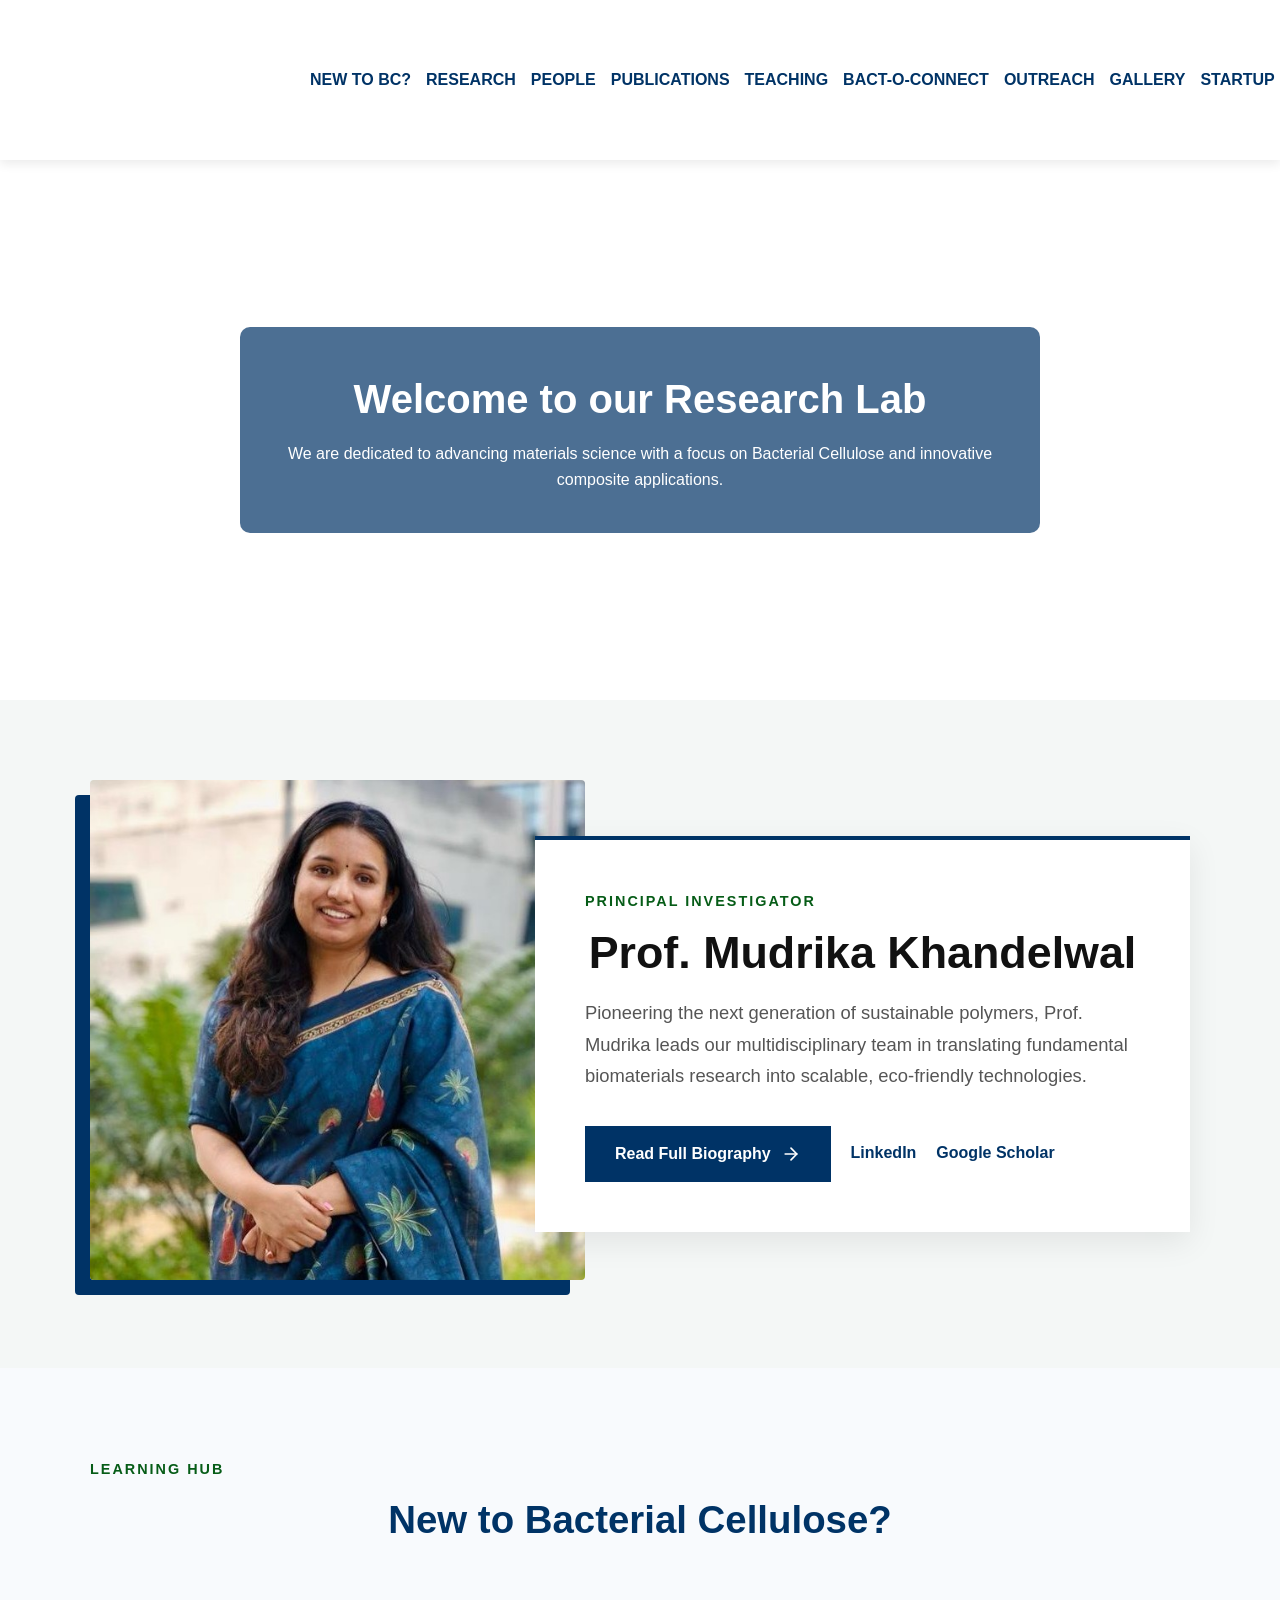
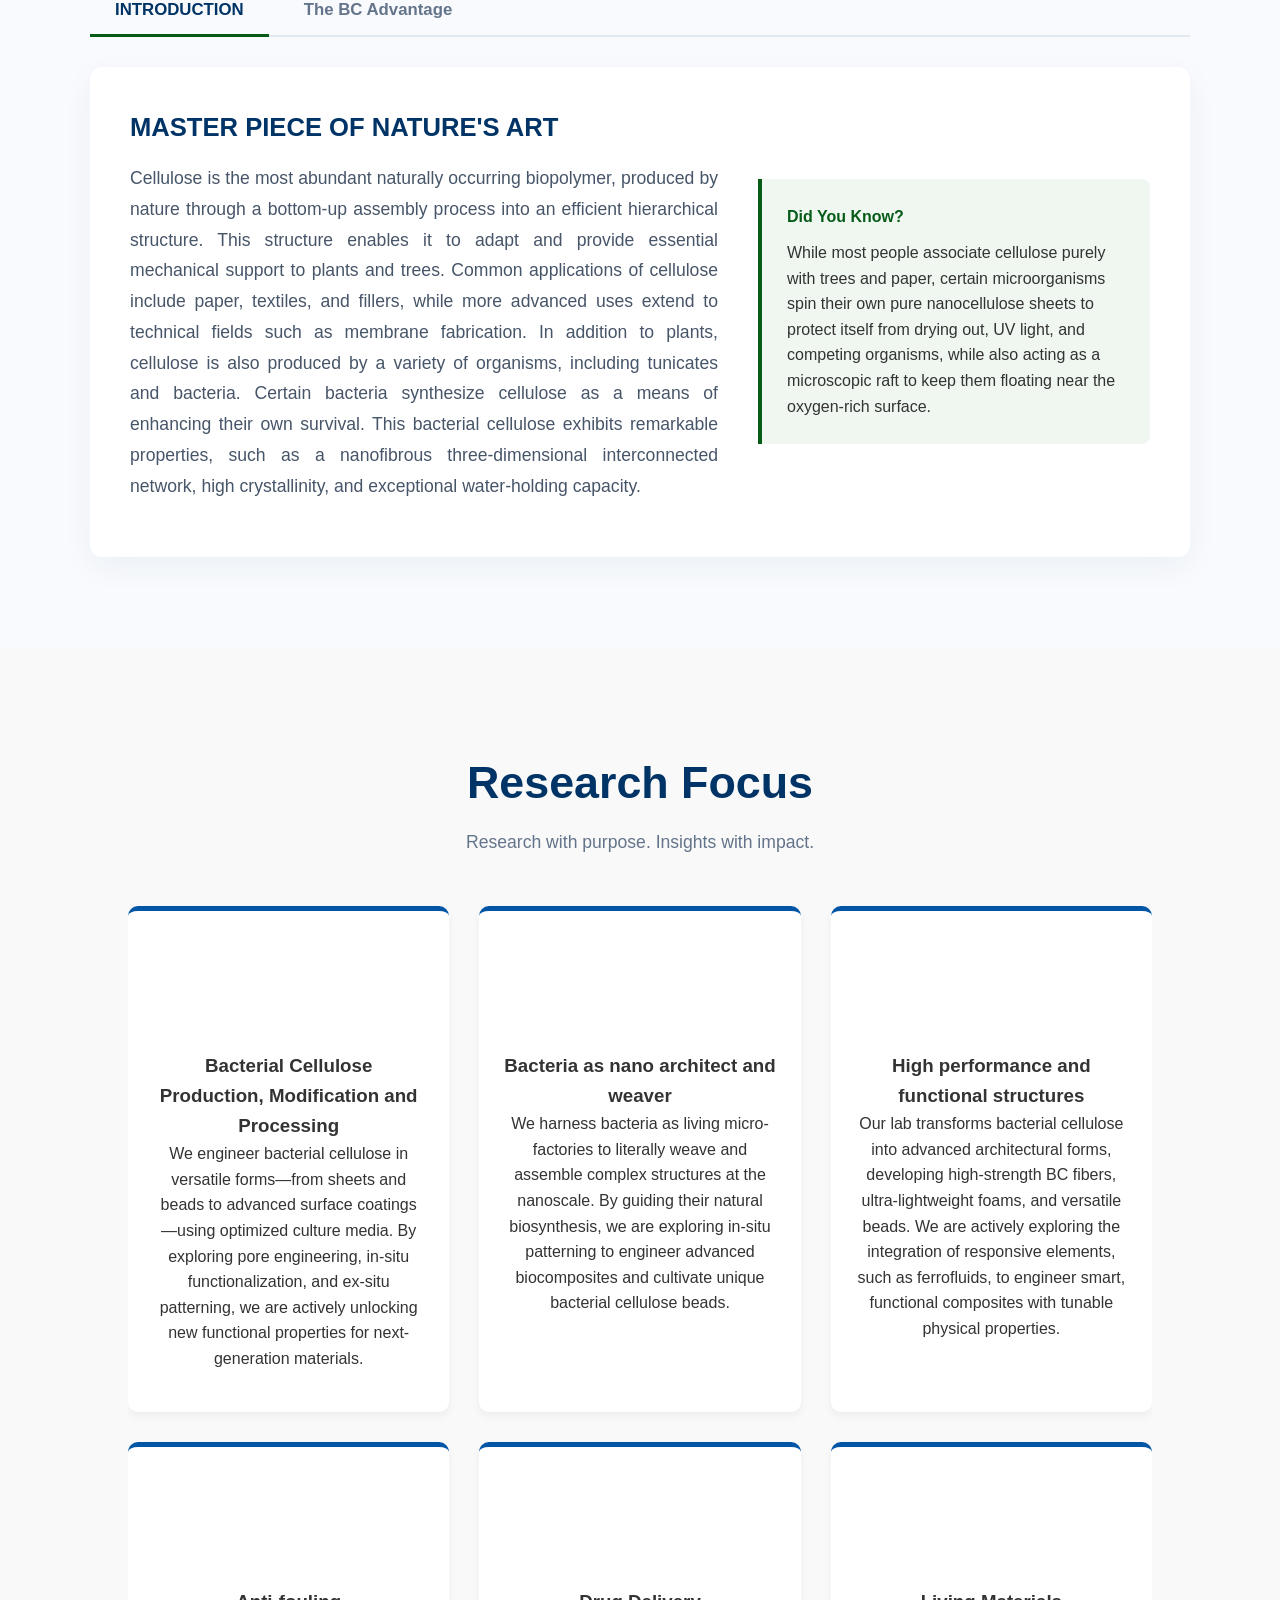
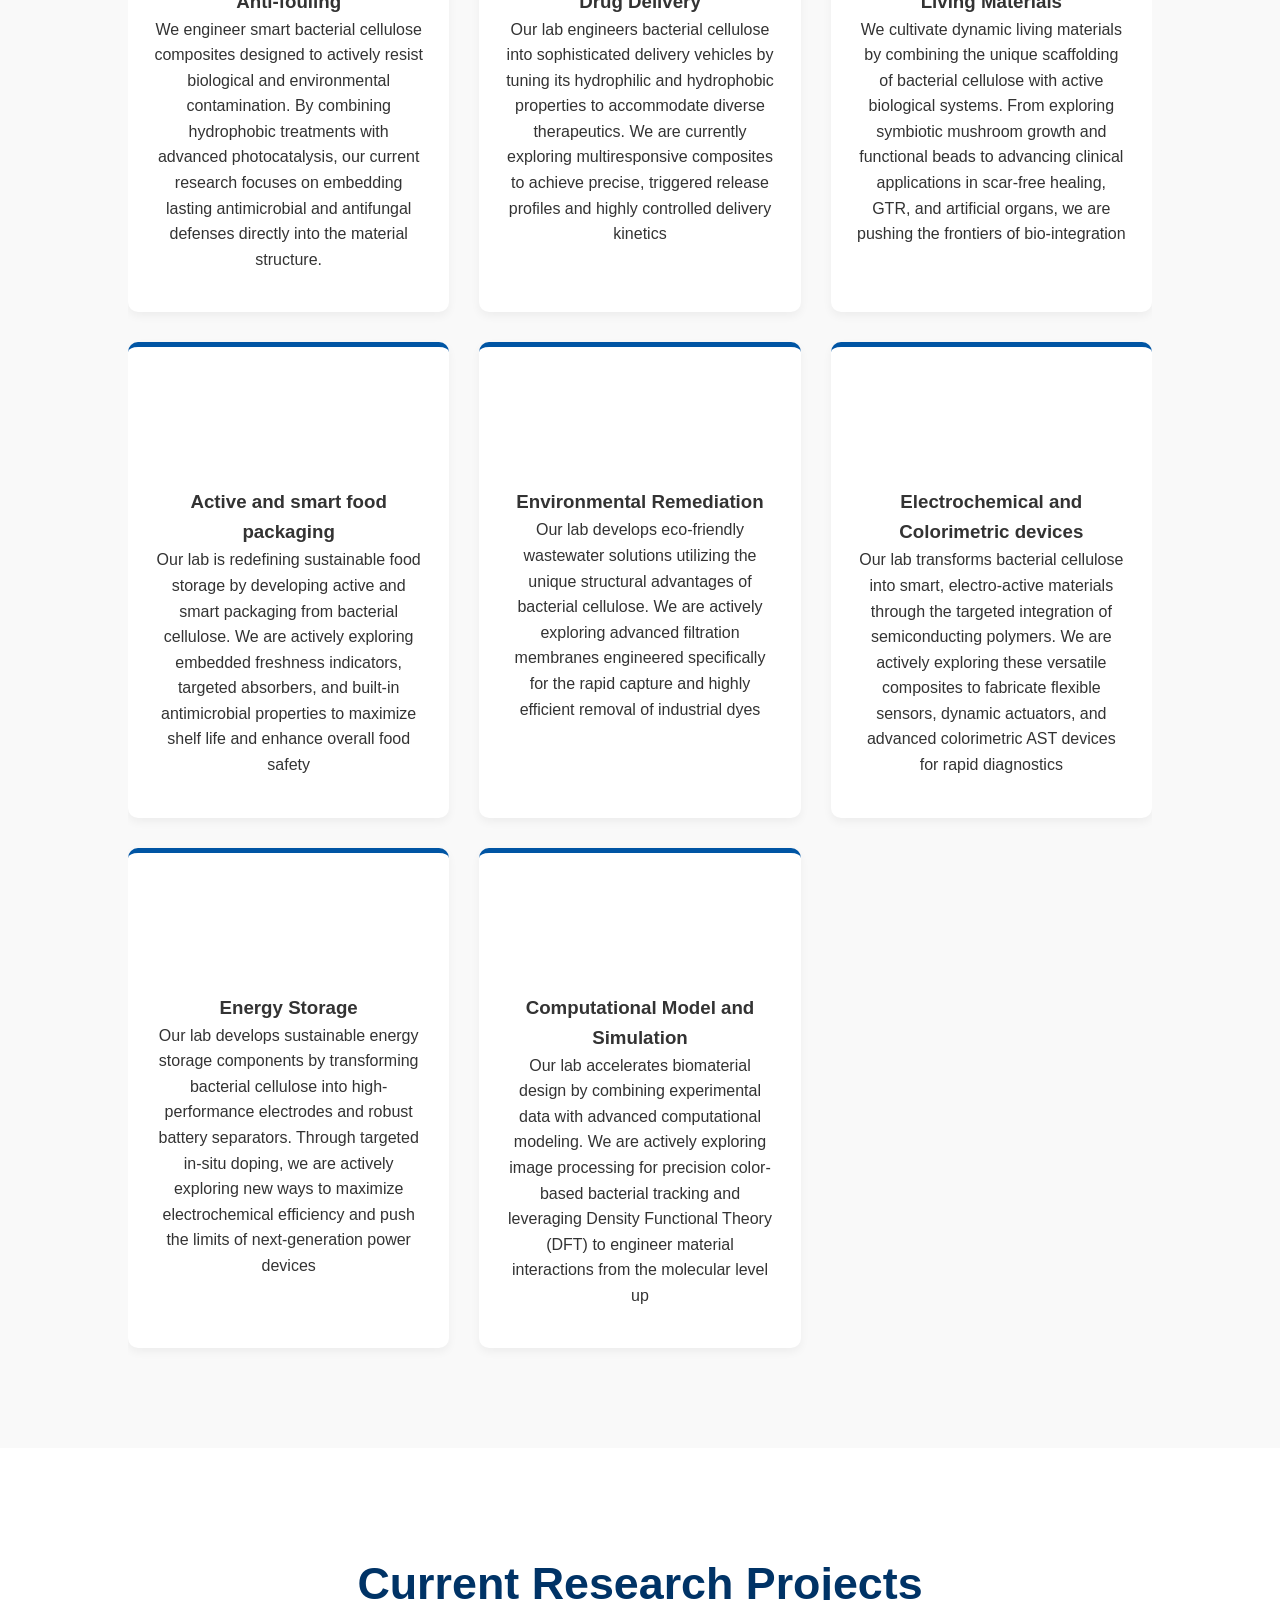
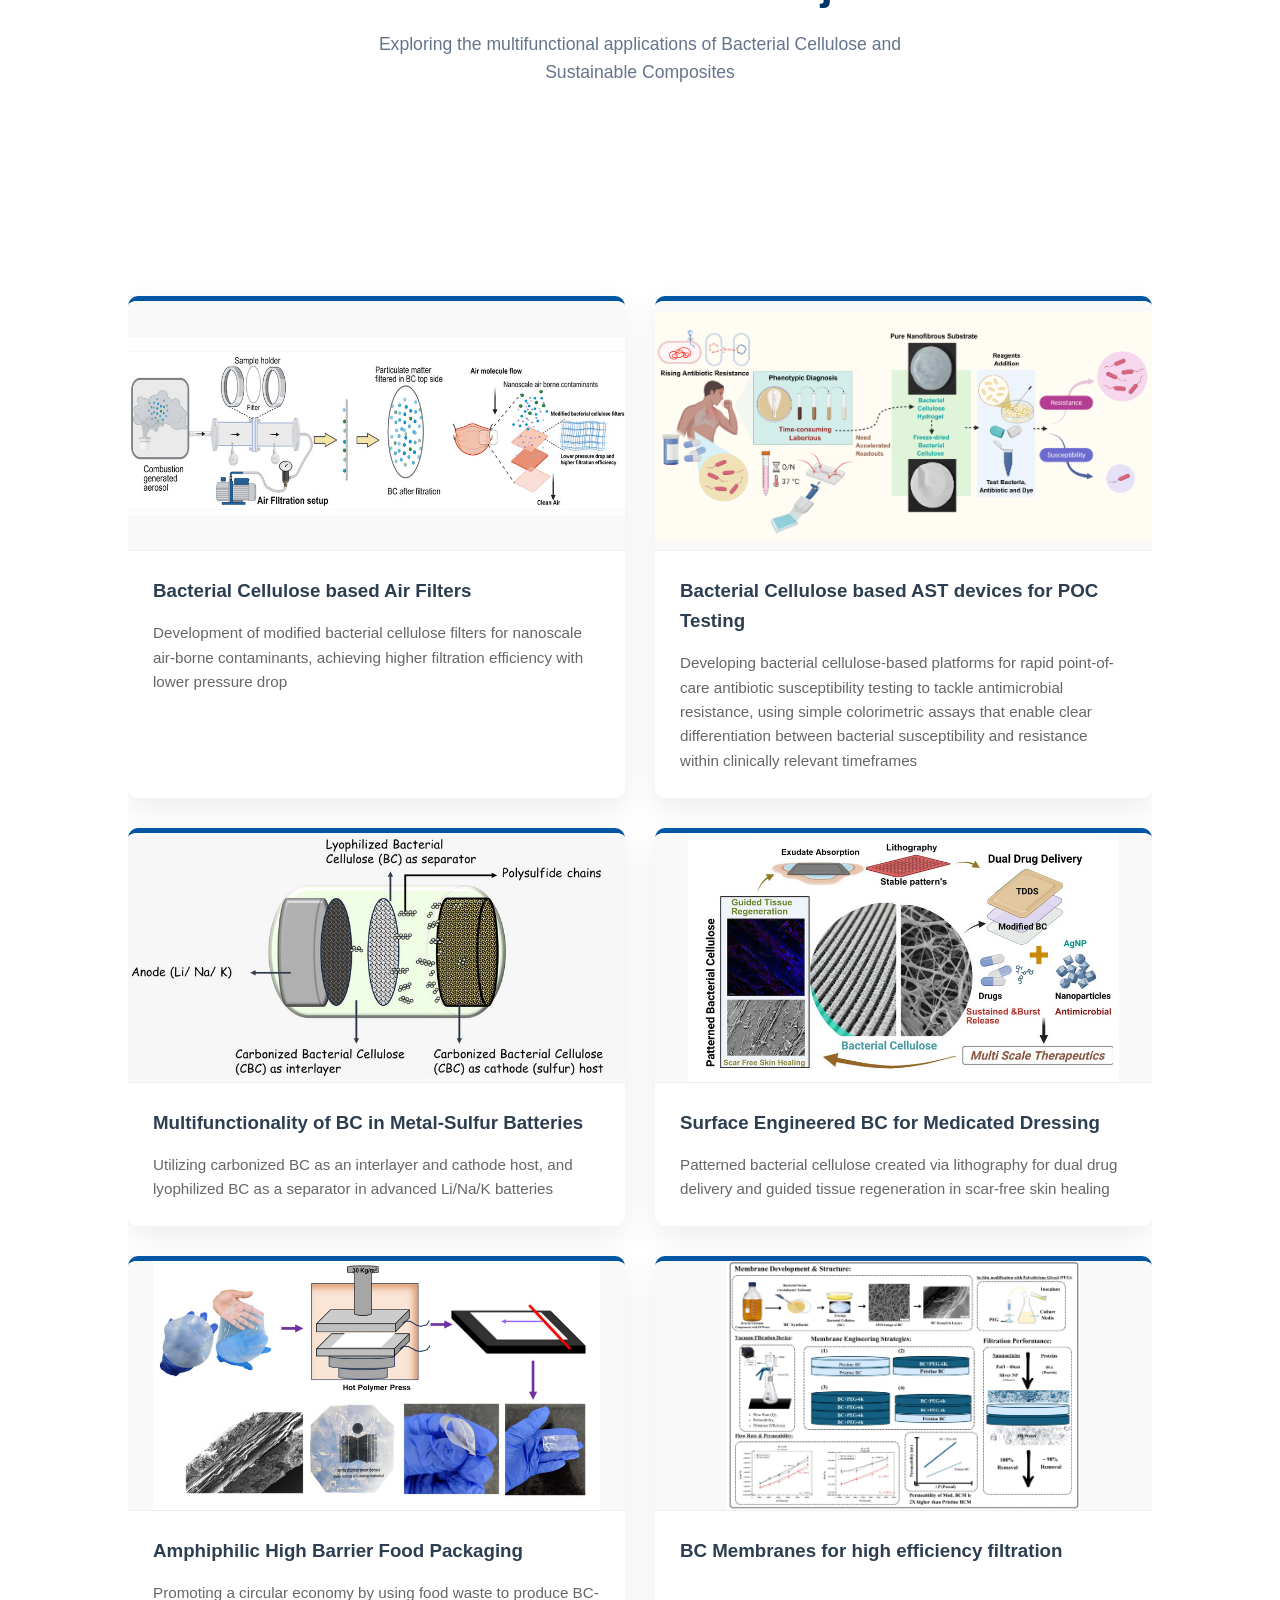
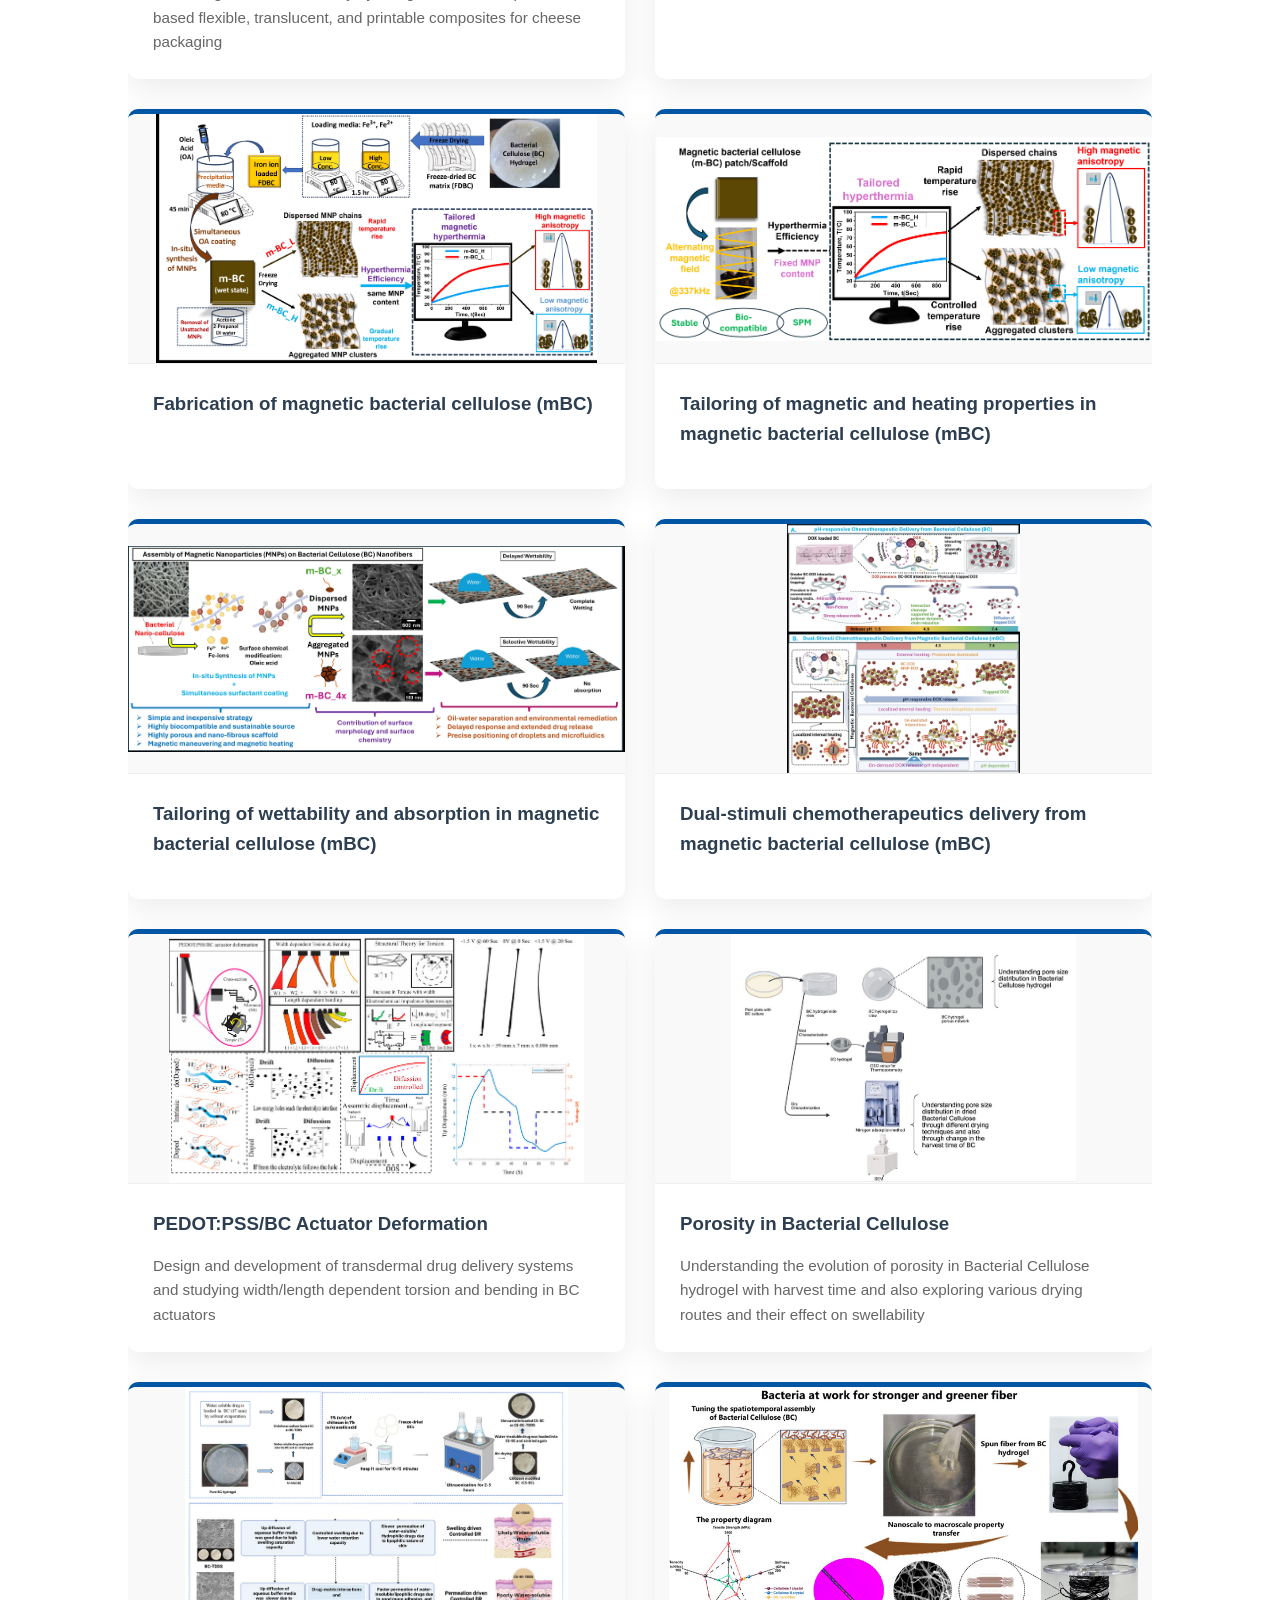
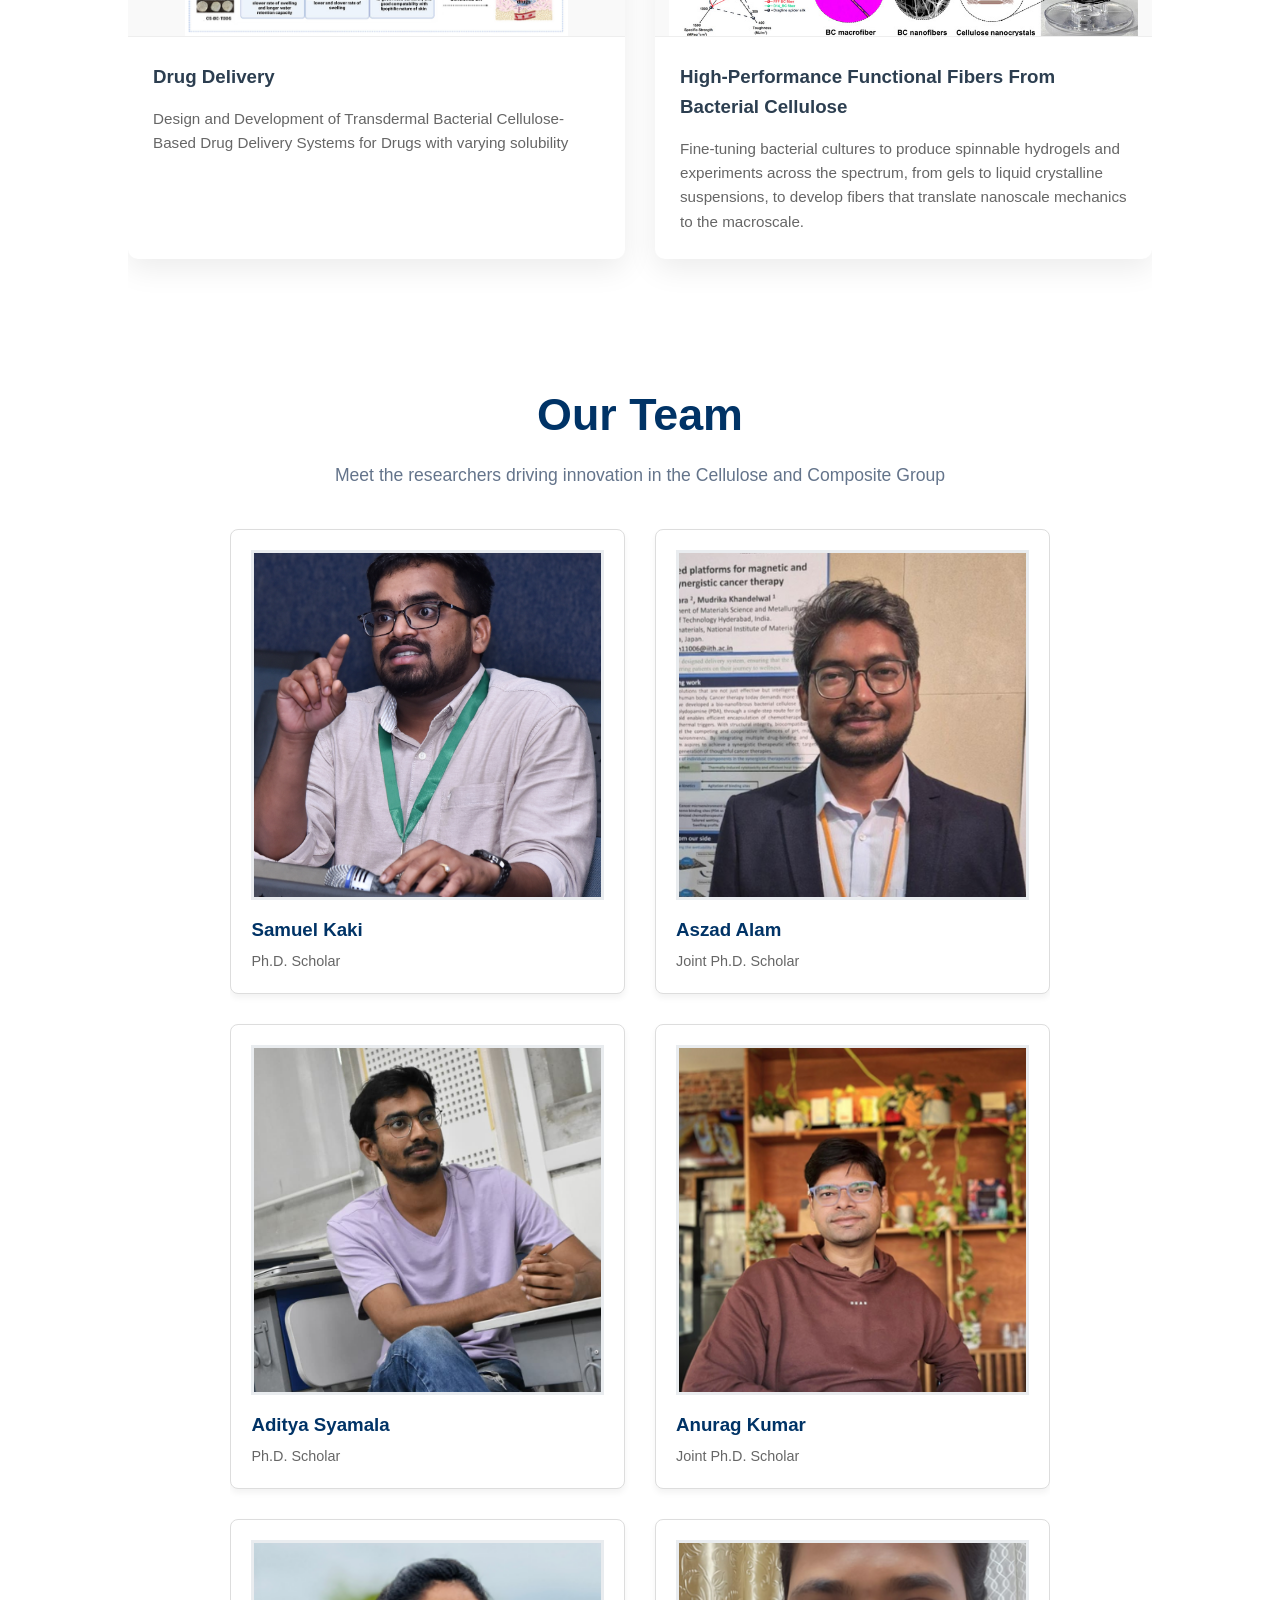
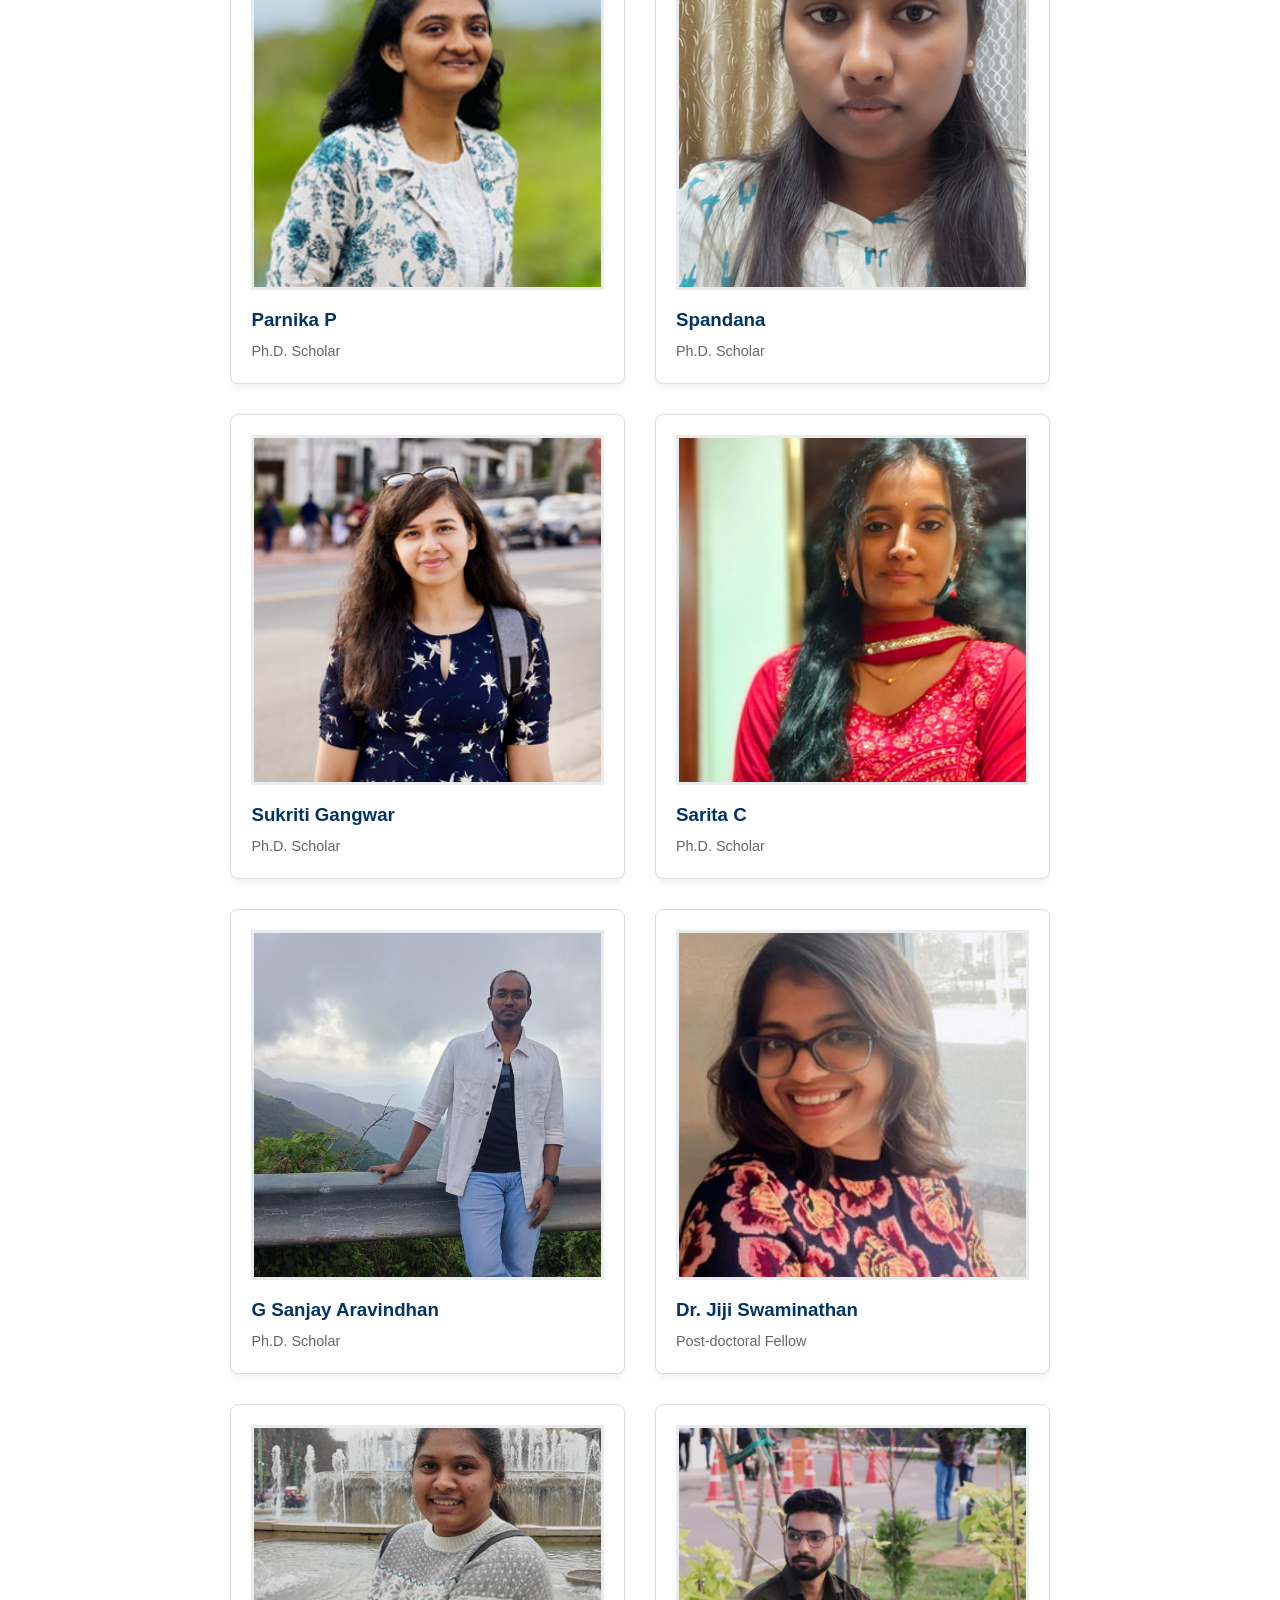
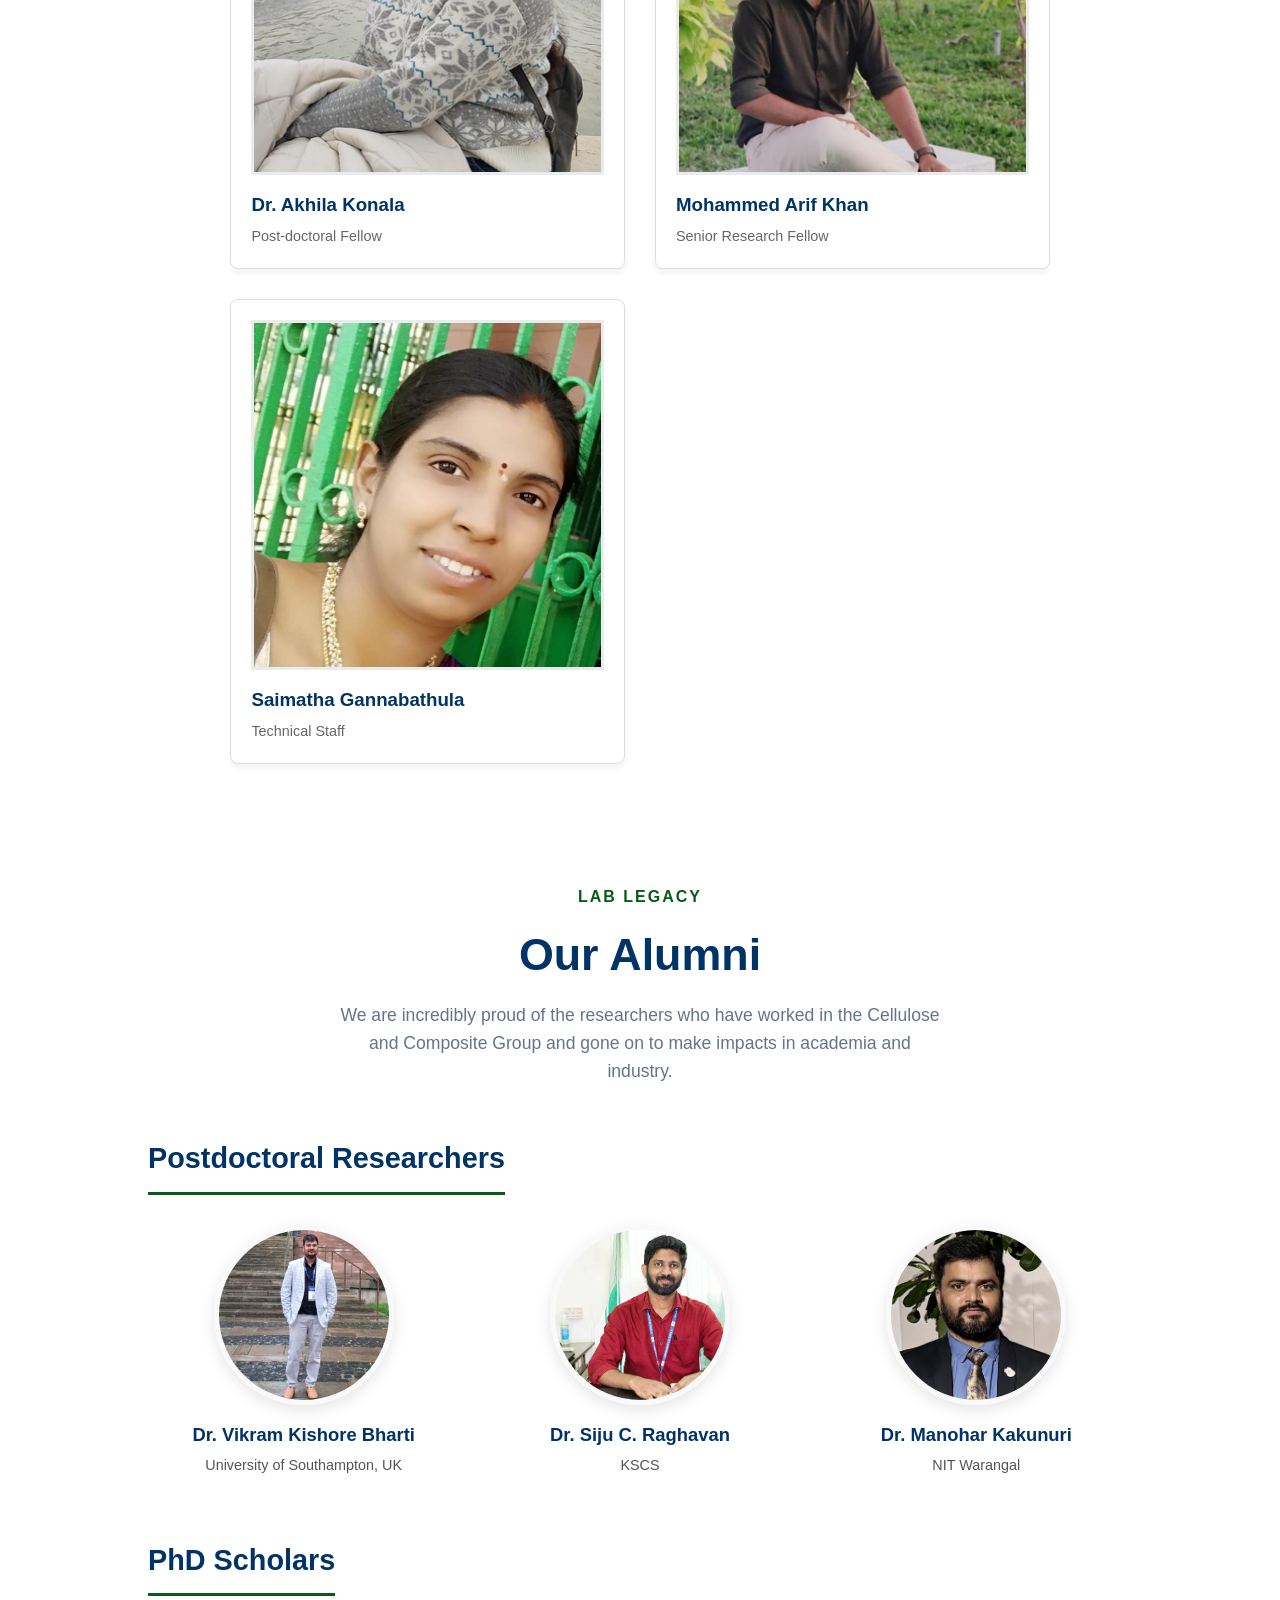
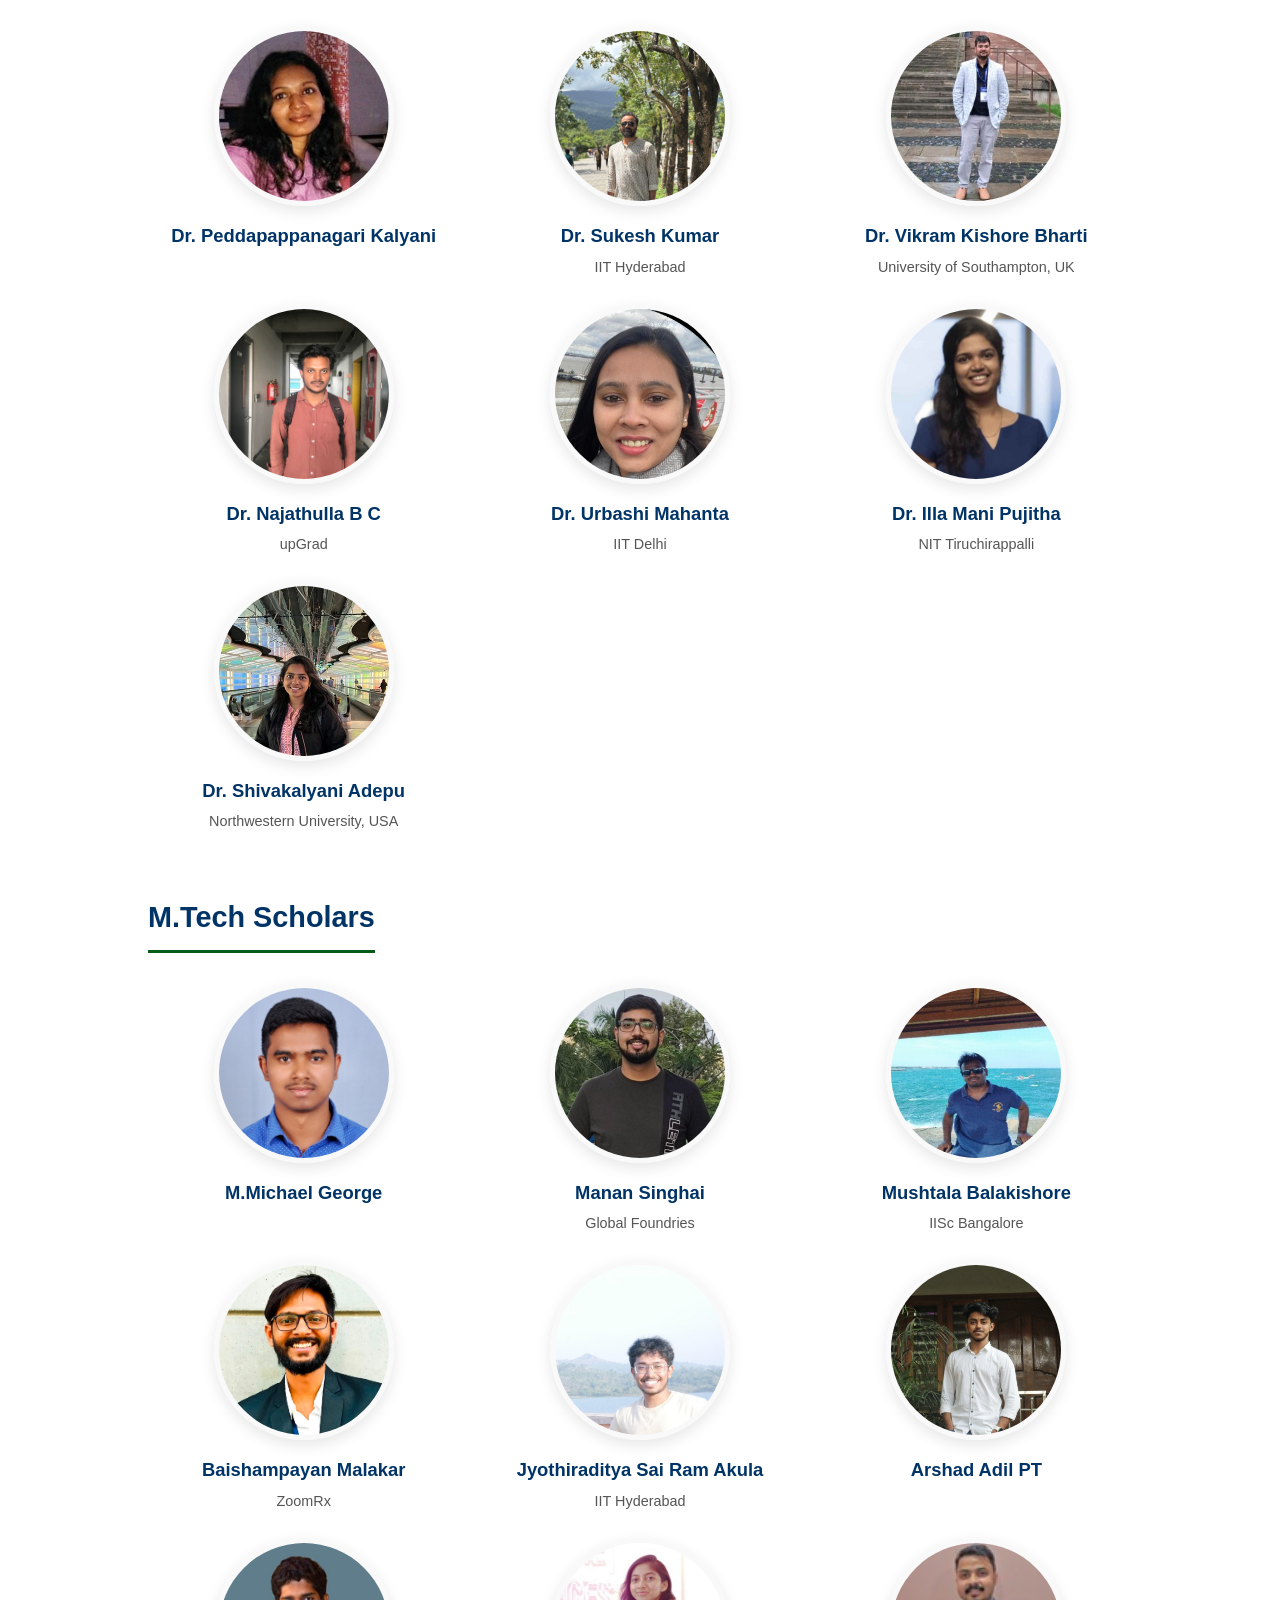
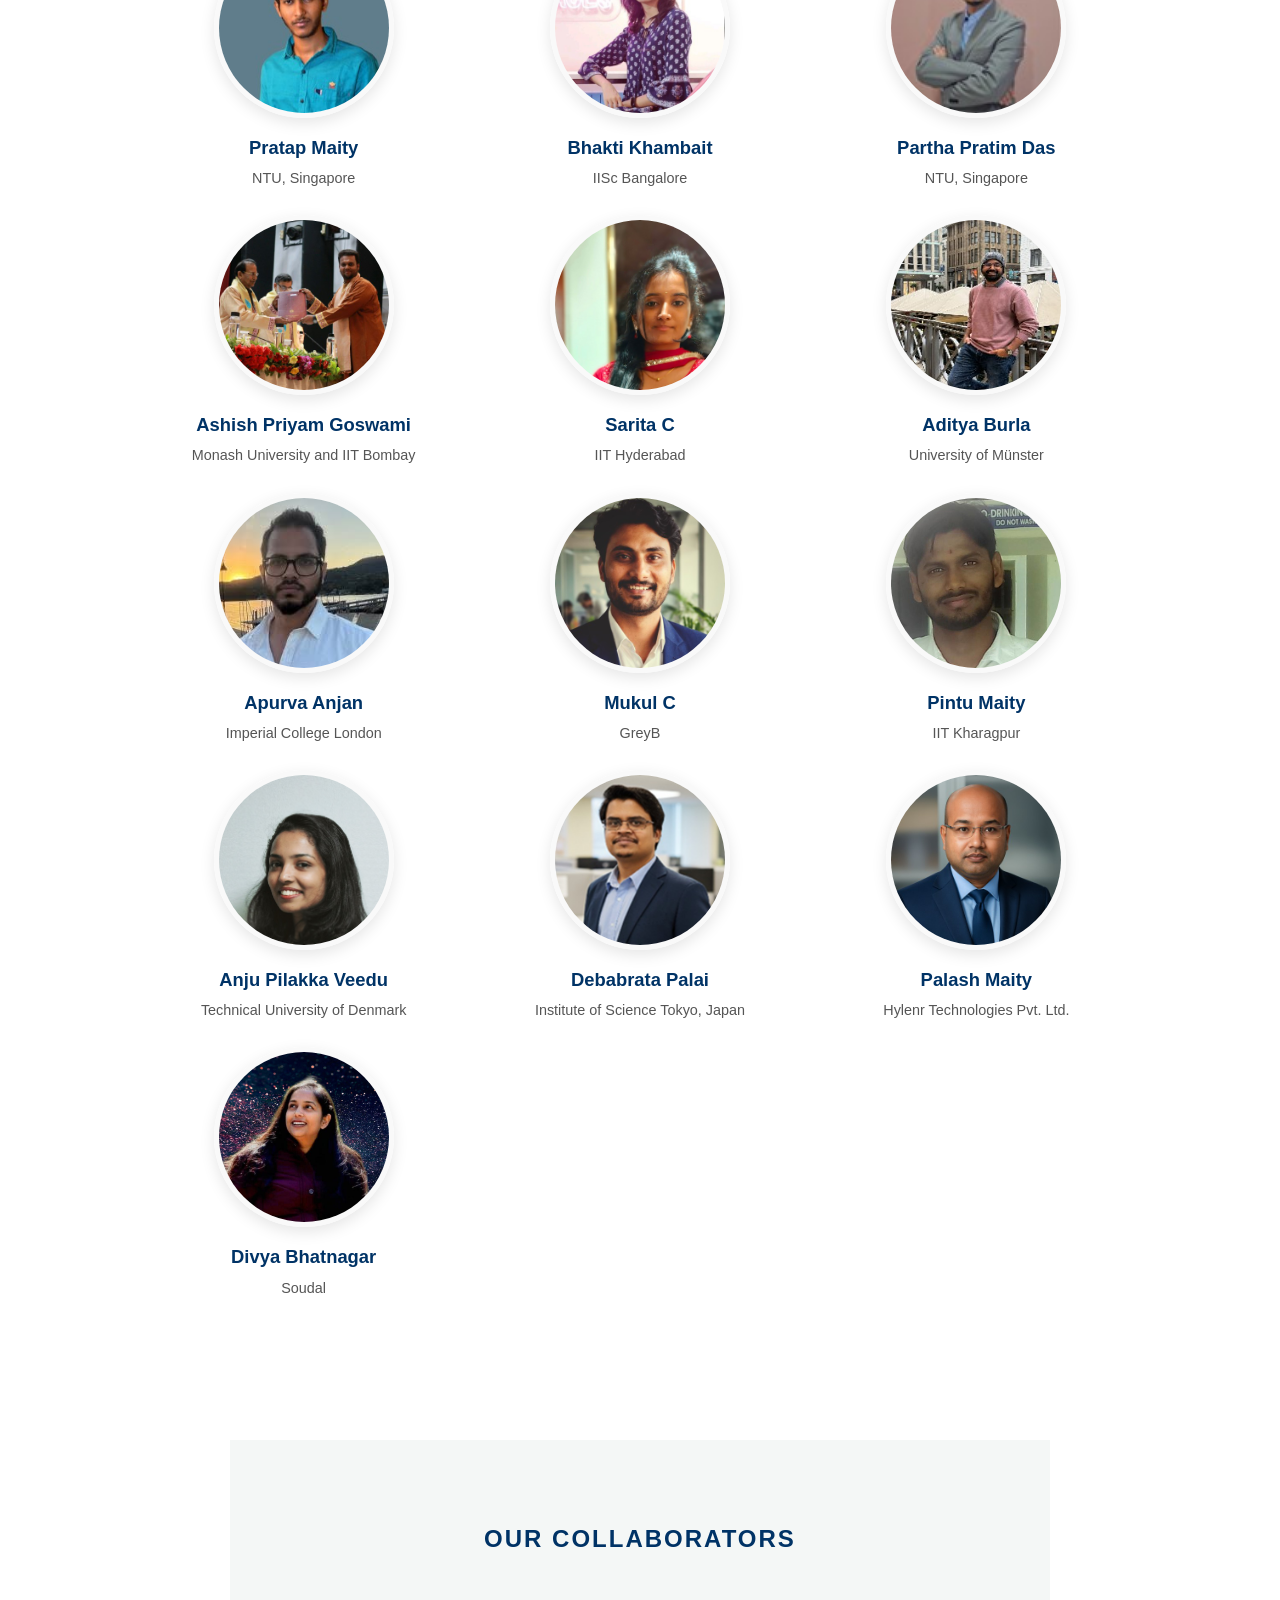
==== commit f12bbb8d: "Update index.html" ====
--- a/index.html
+++ b/index.html
@@ -87,7 +87,7 @@
         <h2 class="tab-section-heading">New to Bacterial Cellulose?</h2>
         
         <div class="bc-tab-nav">
-            <button class="tab-btn active" onclick="switchTab(event, 'tab-fundamentals')">Plant vs. Bacteria</button>
+            <button class="tab-btn active" onclick="switchTab(event, 'tab-fundamentals')">INTRODUCTION</button>
             <button class="tab-btn" onclick="switchTab(event, 'tab-advantage')">The BC Advantage</button>
            
         </div>
@@ -114,7 +114,7 @@
                     <div class="tab-text-side">
                         <h3>MATERIAL SCIENCE AND TECHNOLOGY</h3>
                         <p class="text-justify">
-                            Bacterial Cellulose offers significant advantages in terms of processing, optimization, and tunability. Its unique properties have led to growing interest in a wide range of applications, including drug delivery systems, environmental remediation, and sustainable packaging. Notably, bacterial cellulose is inherently pure, eliminating the need for the harsh chemical treatments typically required to process plant-derived cellulose.
+                            Bacterial Cellulose offers significant advantages in terms of processing, optimization, and tunability. Its unique properties have led to growing interest in a wide range of applications including energy storage and conversion, drug delivery systems, devices, environmental remediation, and sustainable packaging. Notably, bacterial cellulose is inherently pure, eliminating the need for the harsh chemical treatments typically required to process plant-derived cellulose.
                         </p>
                     </div>
                     <div class="tab-image-side">
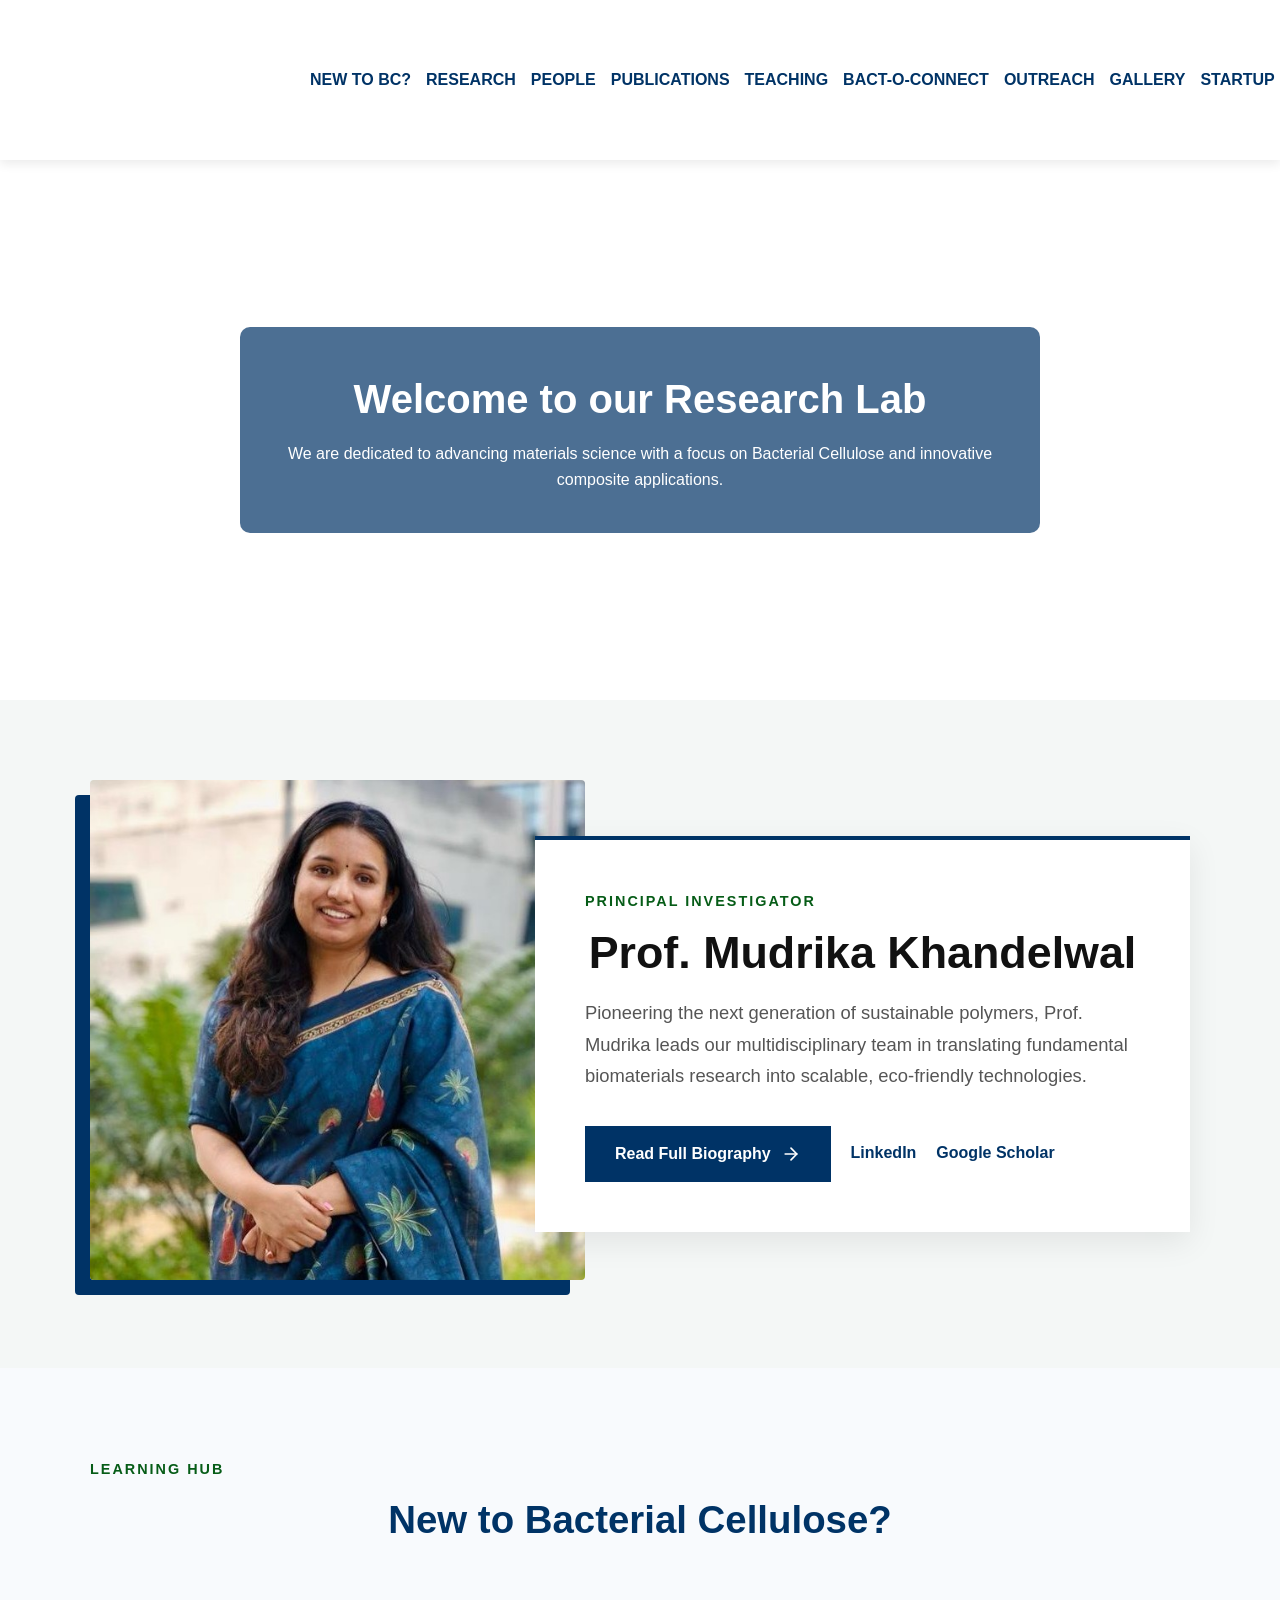
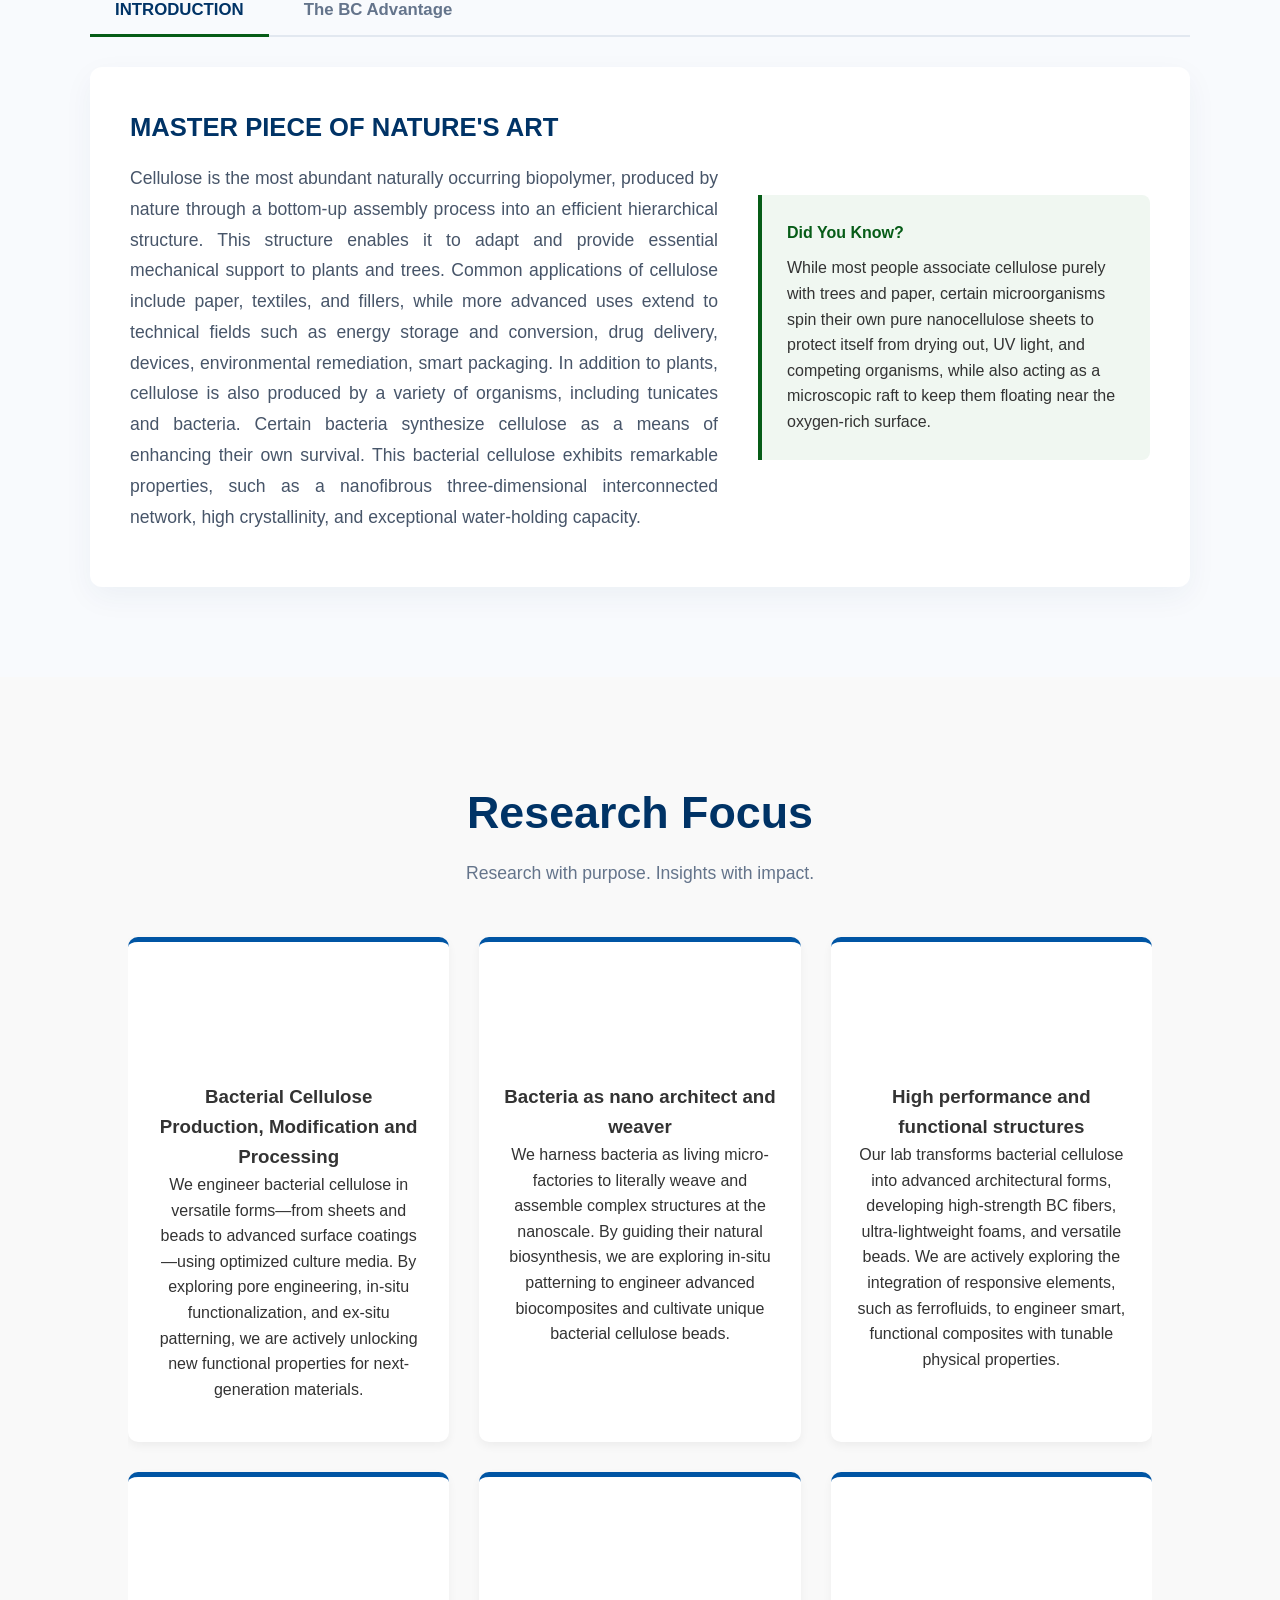
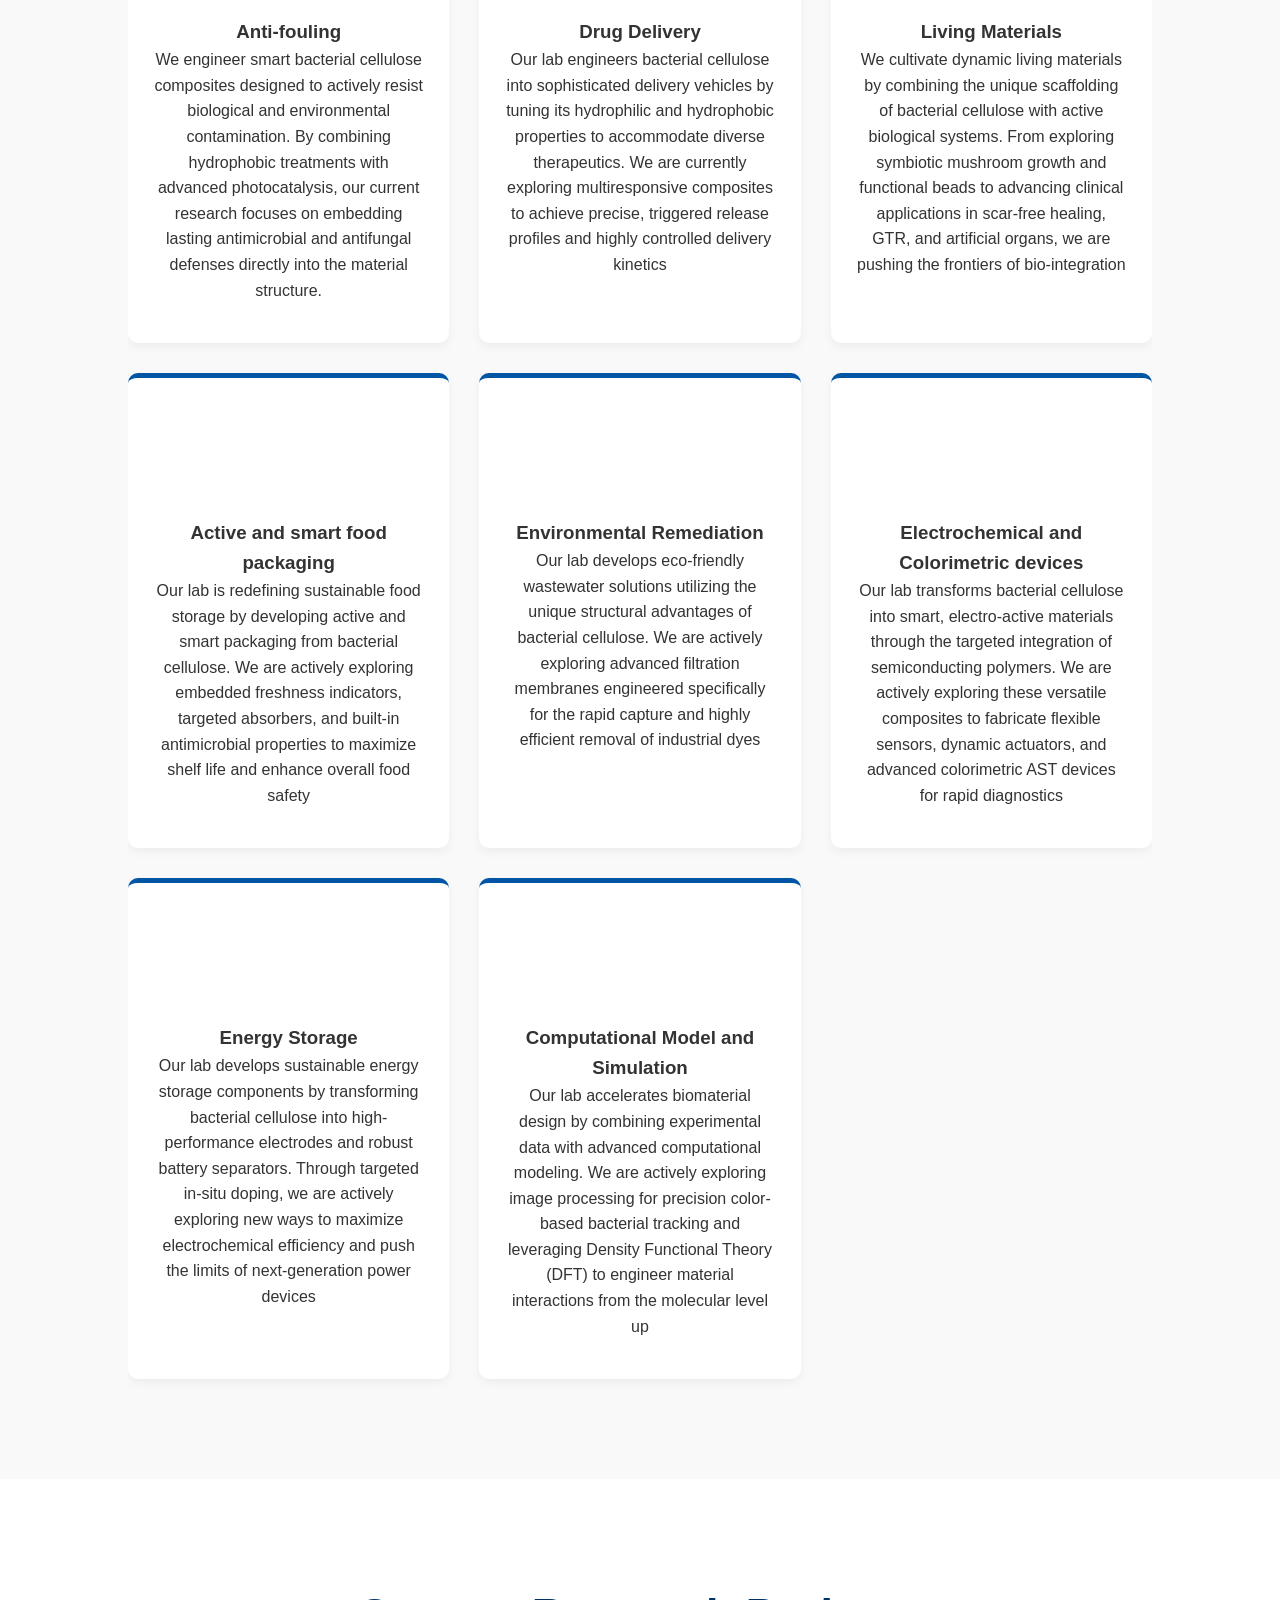
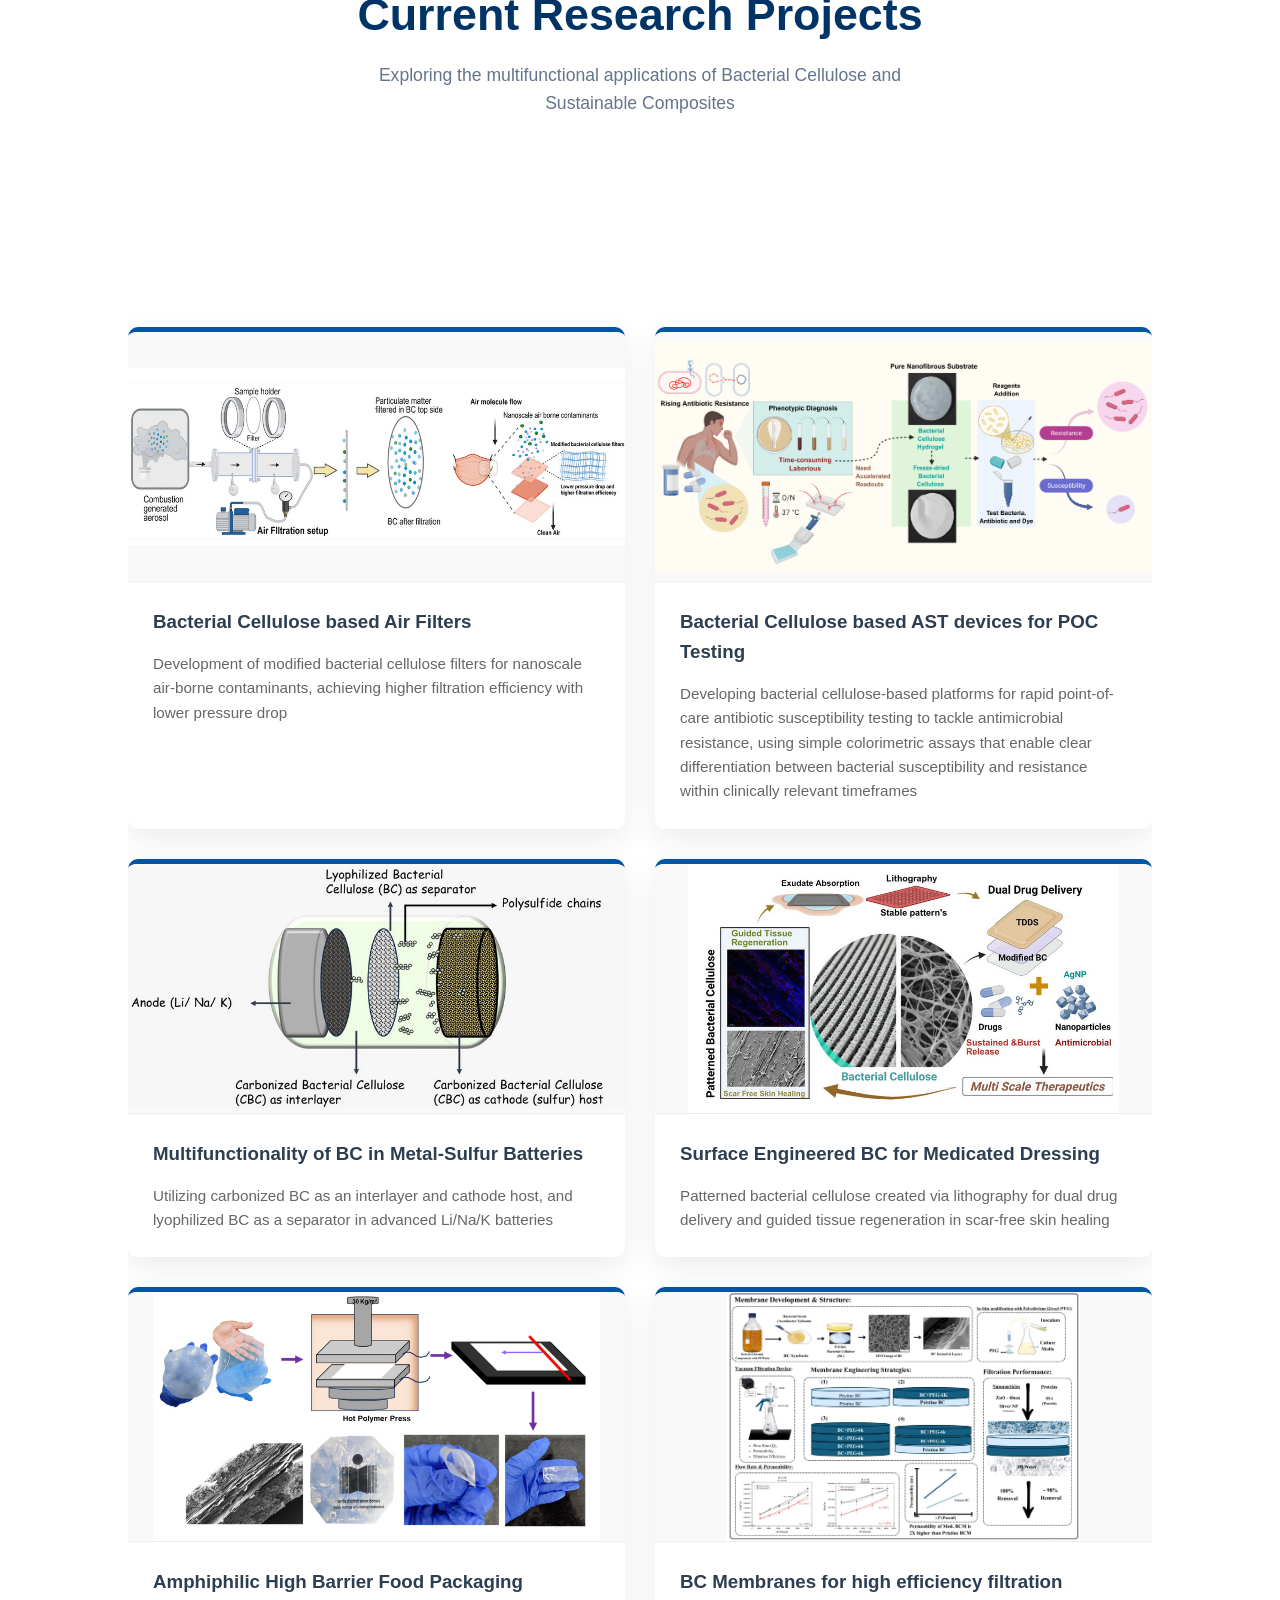
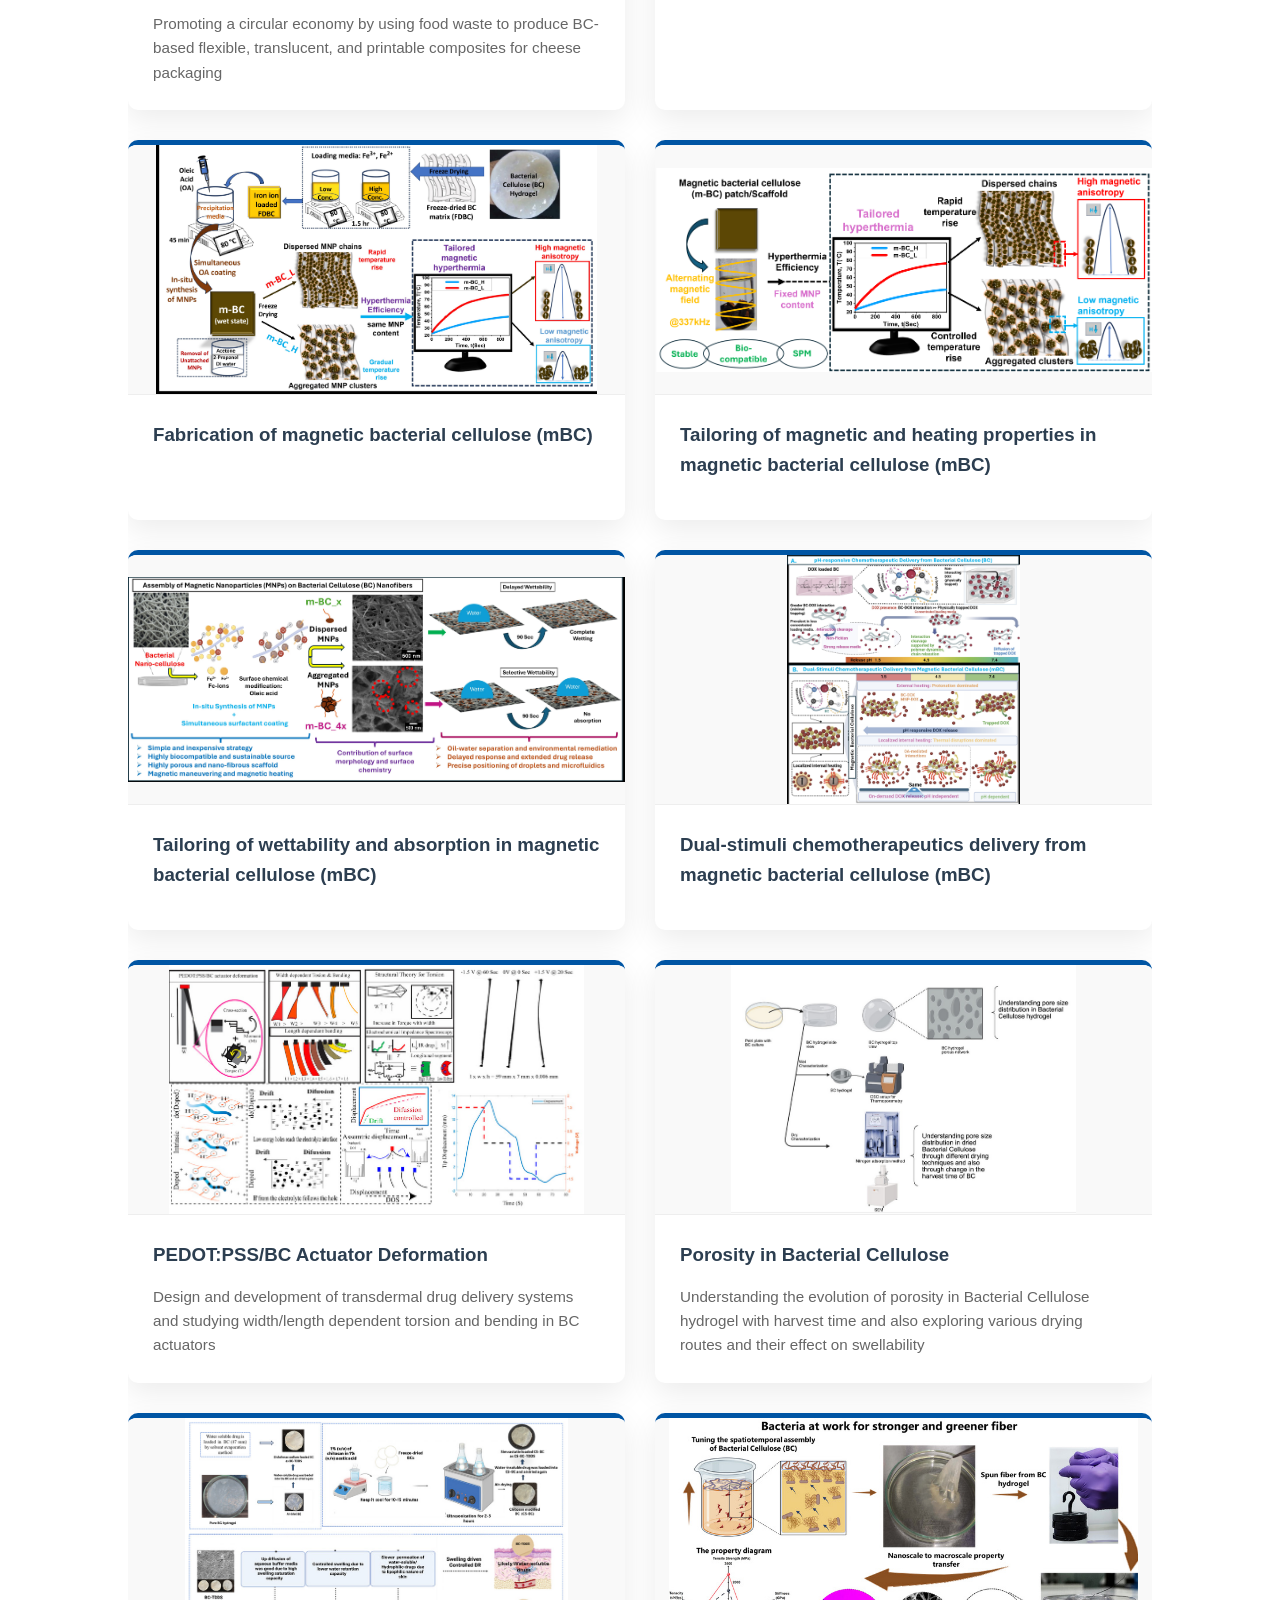
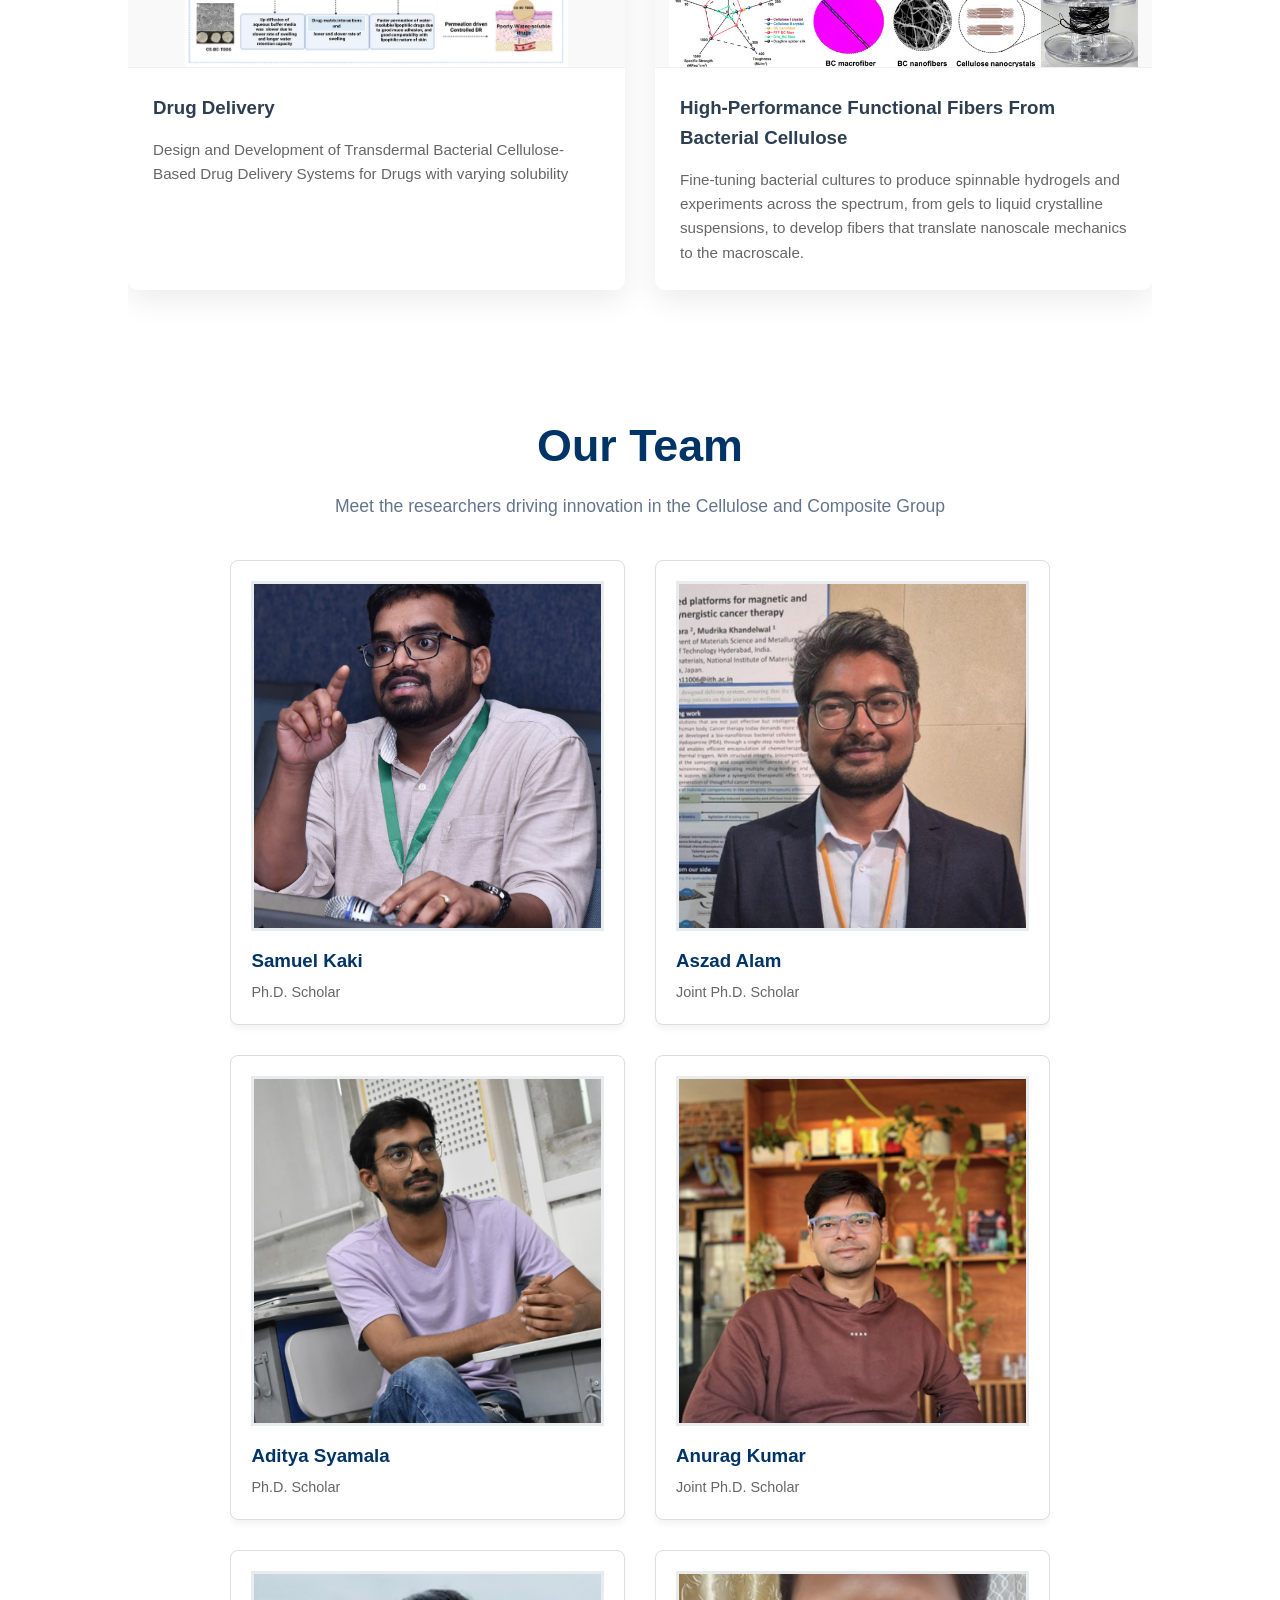
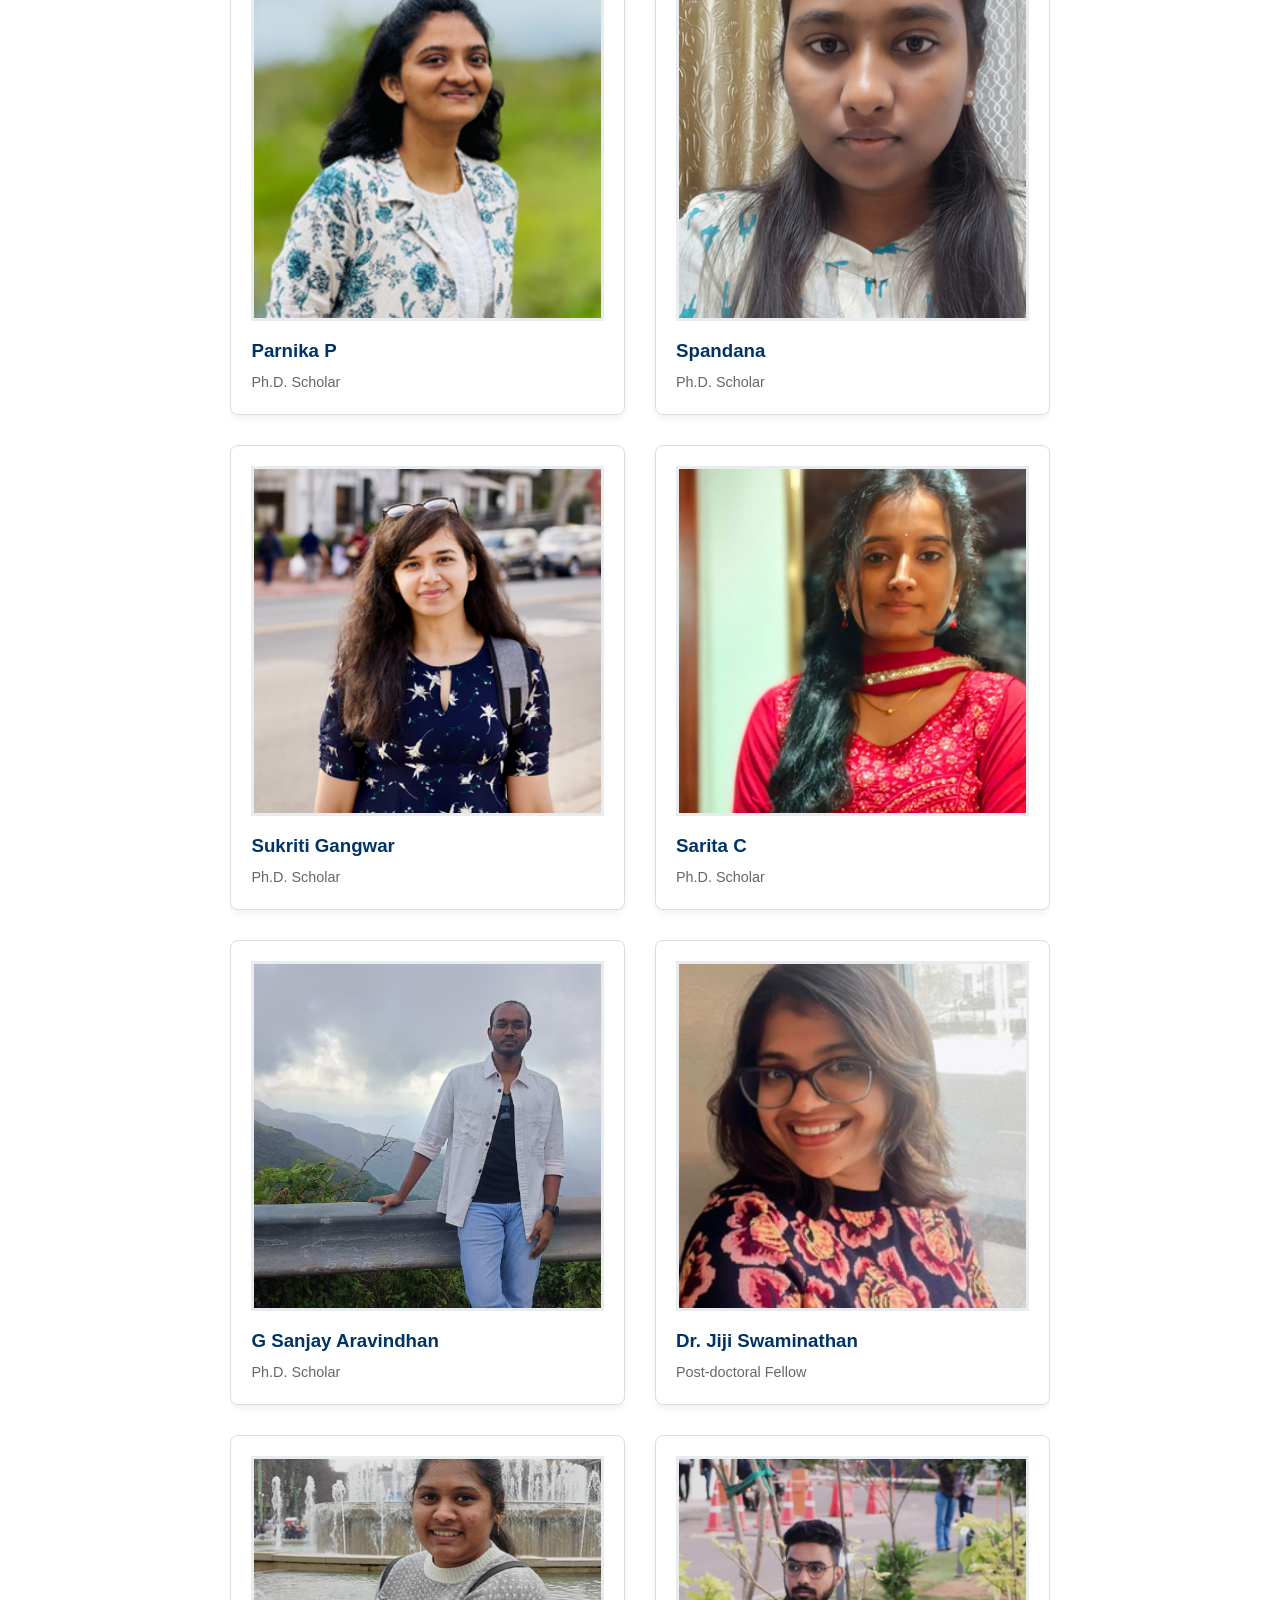
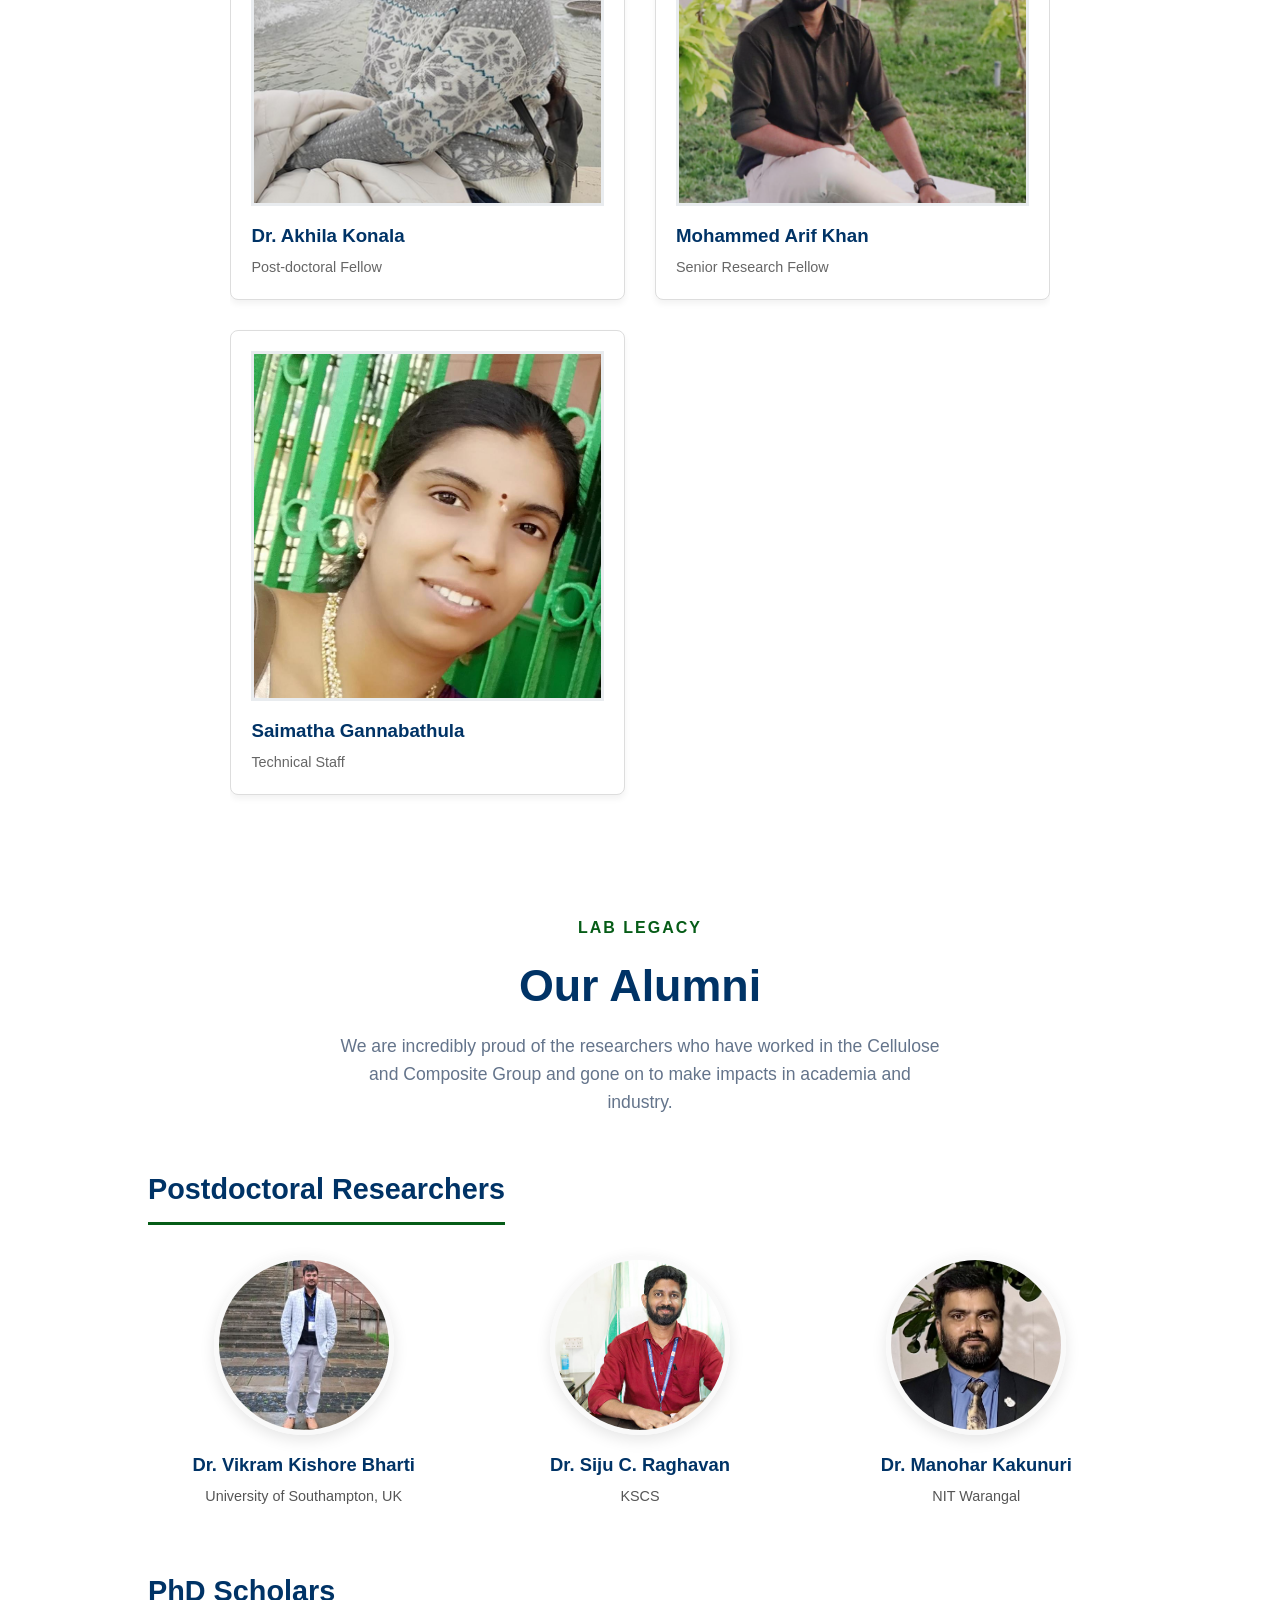
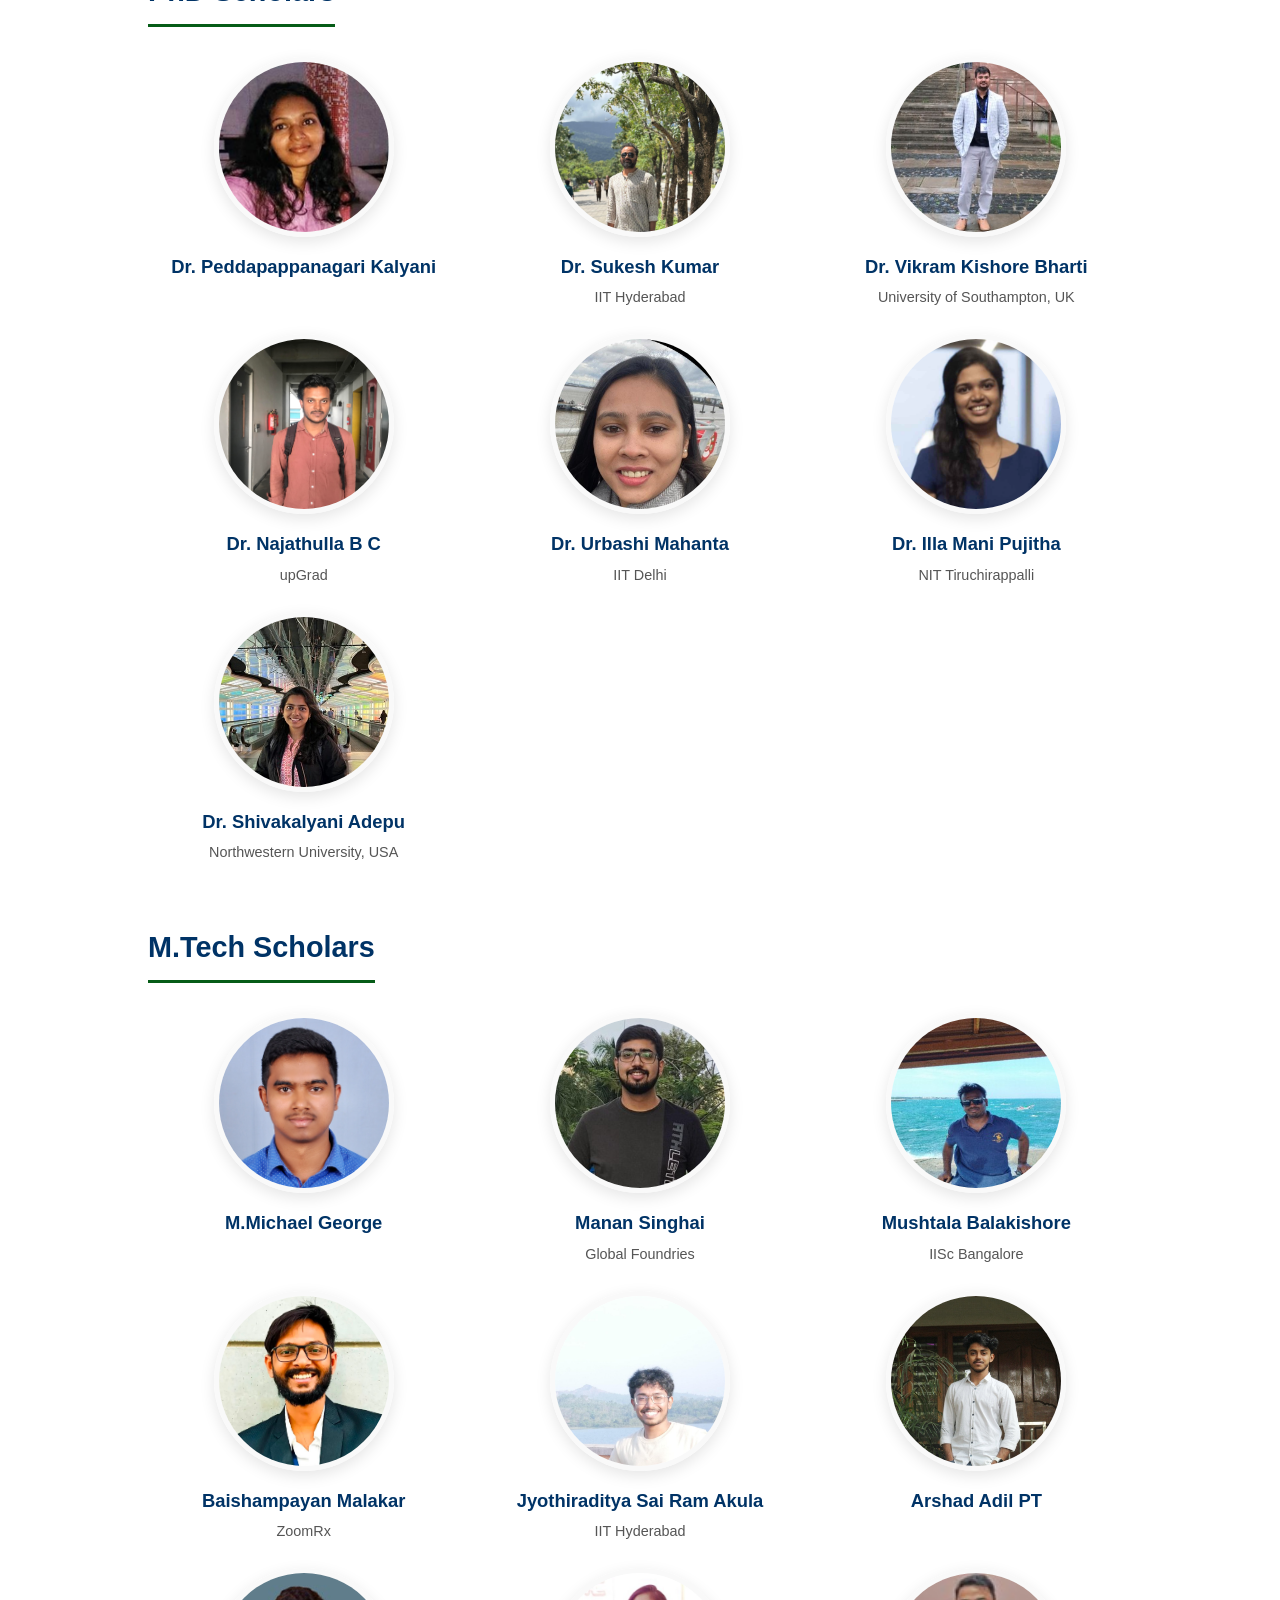
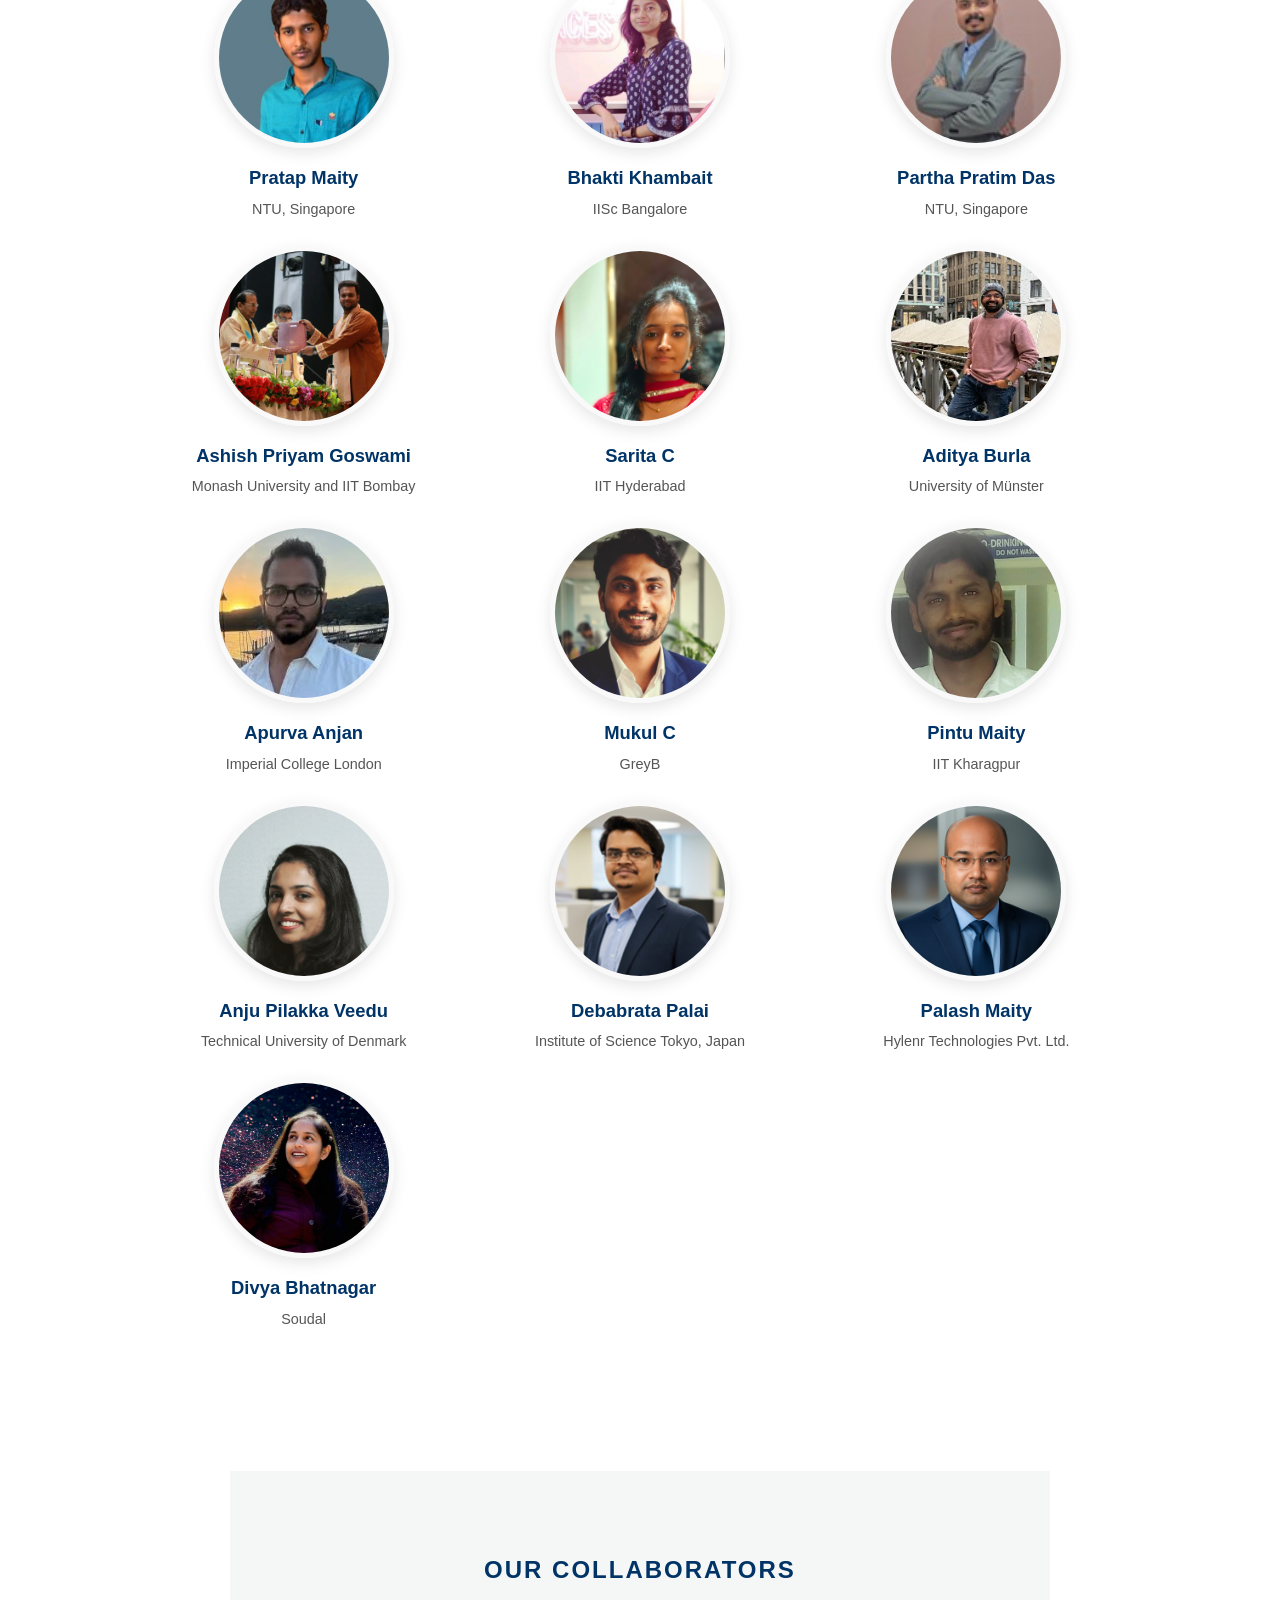
==== commit b6786c7a: "Update index.html" ====
--- a/index.html
+++ b/index.html
@@ -99,7 +99,7 @@
                     <div class="tab-text-side">
                         <h3>MASTER PIECE OF NATURE'S ART</h3>
                         <p class="text-justify">
-                            Cellulose is the most abundant naturally occurring biopolymer, produced by nature through a bottom-up assembly process into an efficient hierarchical structure. This structure enables it to adapt and provide essential mechanical support to plants and trees. Common applications of cellulose include paper, textiles, and fillers, while more advanced uses extend to technical fields such as membrane fabrication. In addition to plants, cellulose is also produced by a variety of organisms, including tunicates and bacteria. Certain bacteria synthesize cellulose as a means of enhancing their own survival. This bacterial cellulose exhibits remarkable properties, such as a nanofibrous three-dimensional interconnected network, high crystallinity, and exceptional water-holding capacity.
+                            Cellulose is the most abundant naturally occurring biopolymer, produced by nature through a bottom-up assembly process into an efficient hierarchical structure. This structure enables it to adapt and provide essential mechanical support to plants and trees. Common applications of cellulose include paper, textiles, and fillers, while more advanced uses extend to technical fields such as energy storage and conversion, drug delivery, devices, environmental remediation, smart packaging. In addition to plants, cellulose is also produced by a variety of organisms, including tunicates and bacteria. Certain bacteria synthesize cellulose as a means of enhancing their own survival. This bacterial cellulose exhibits remarkable properties, such as a nanofibrous three-dimensional interconnected network, high crystallinity, and exceptional water-holding capacity.
                         </p>
                     </div>
                     <div class="tab-accent-side-light">
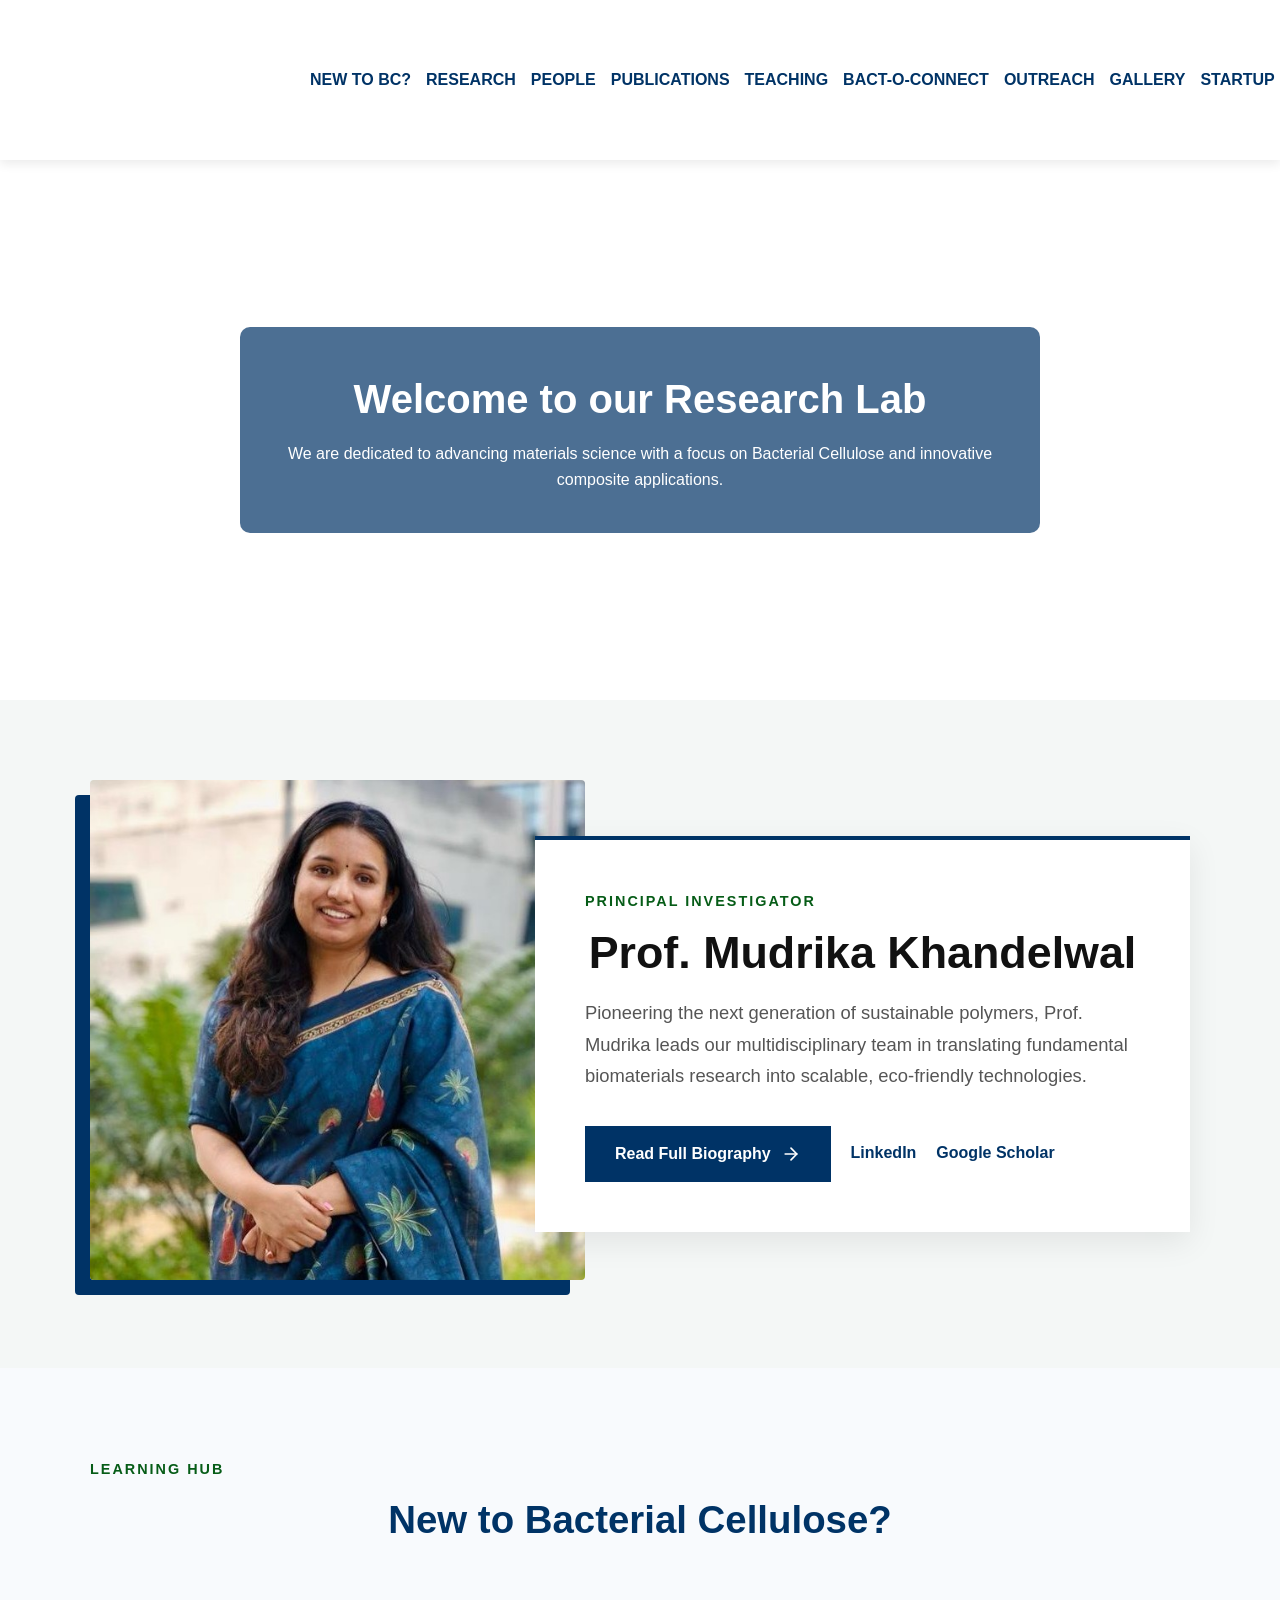
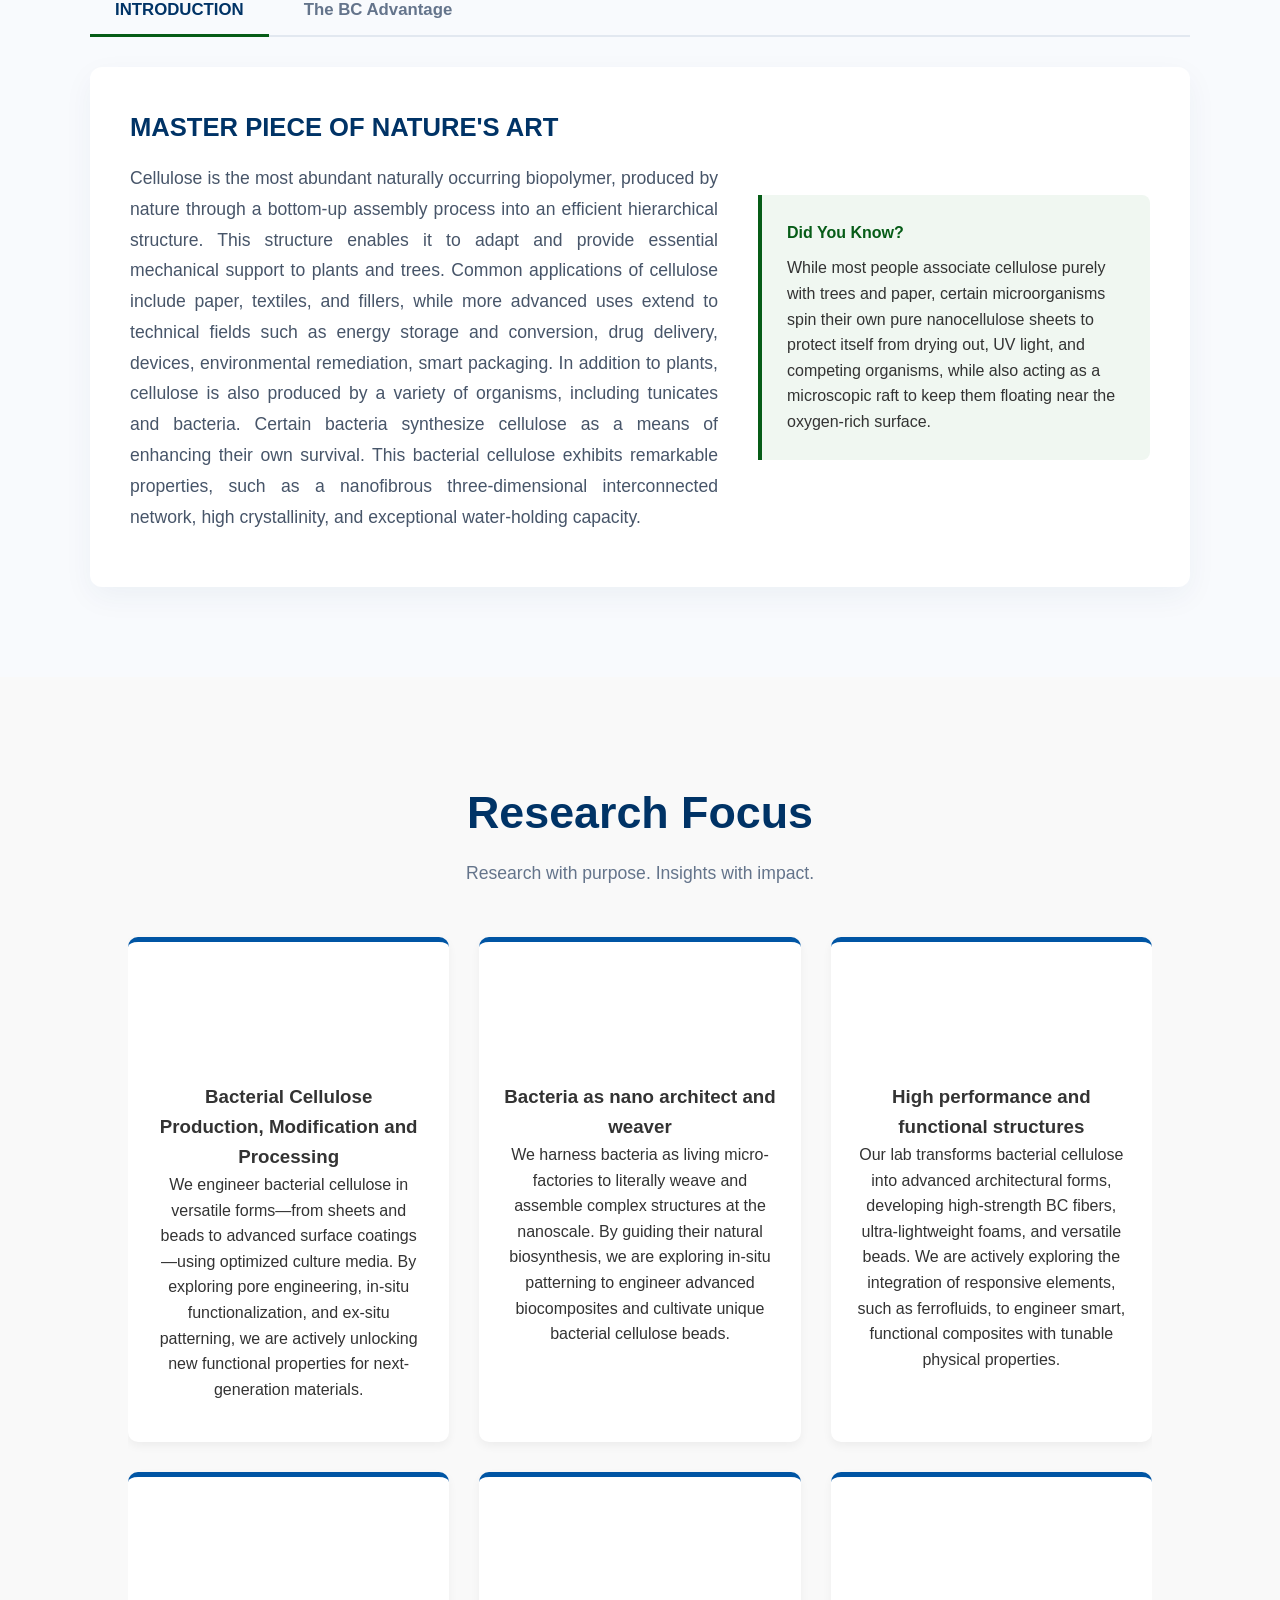
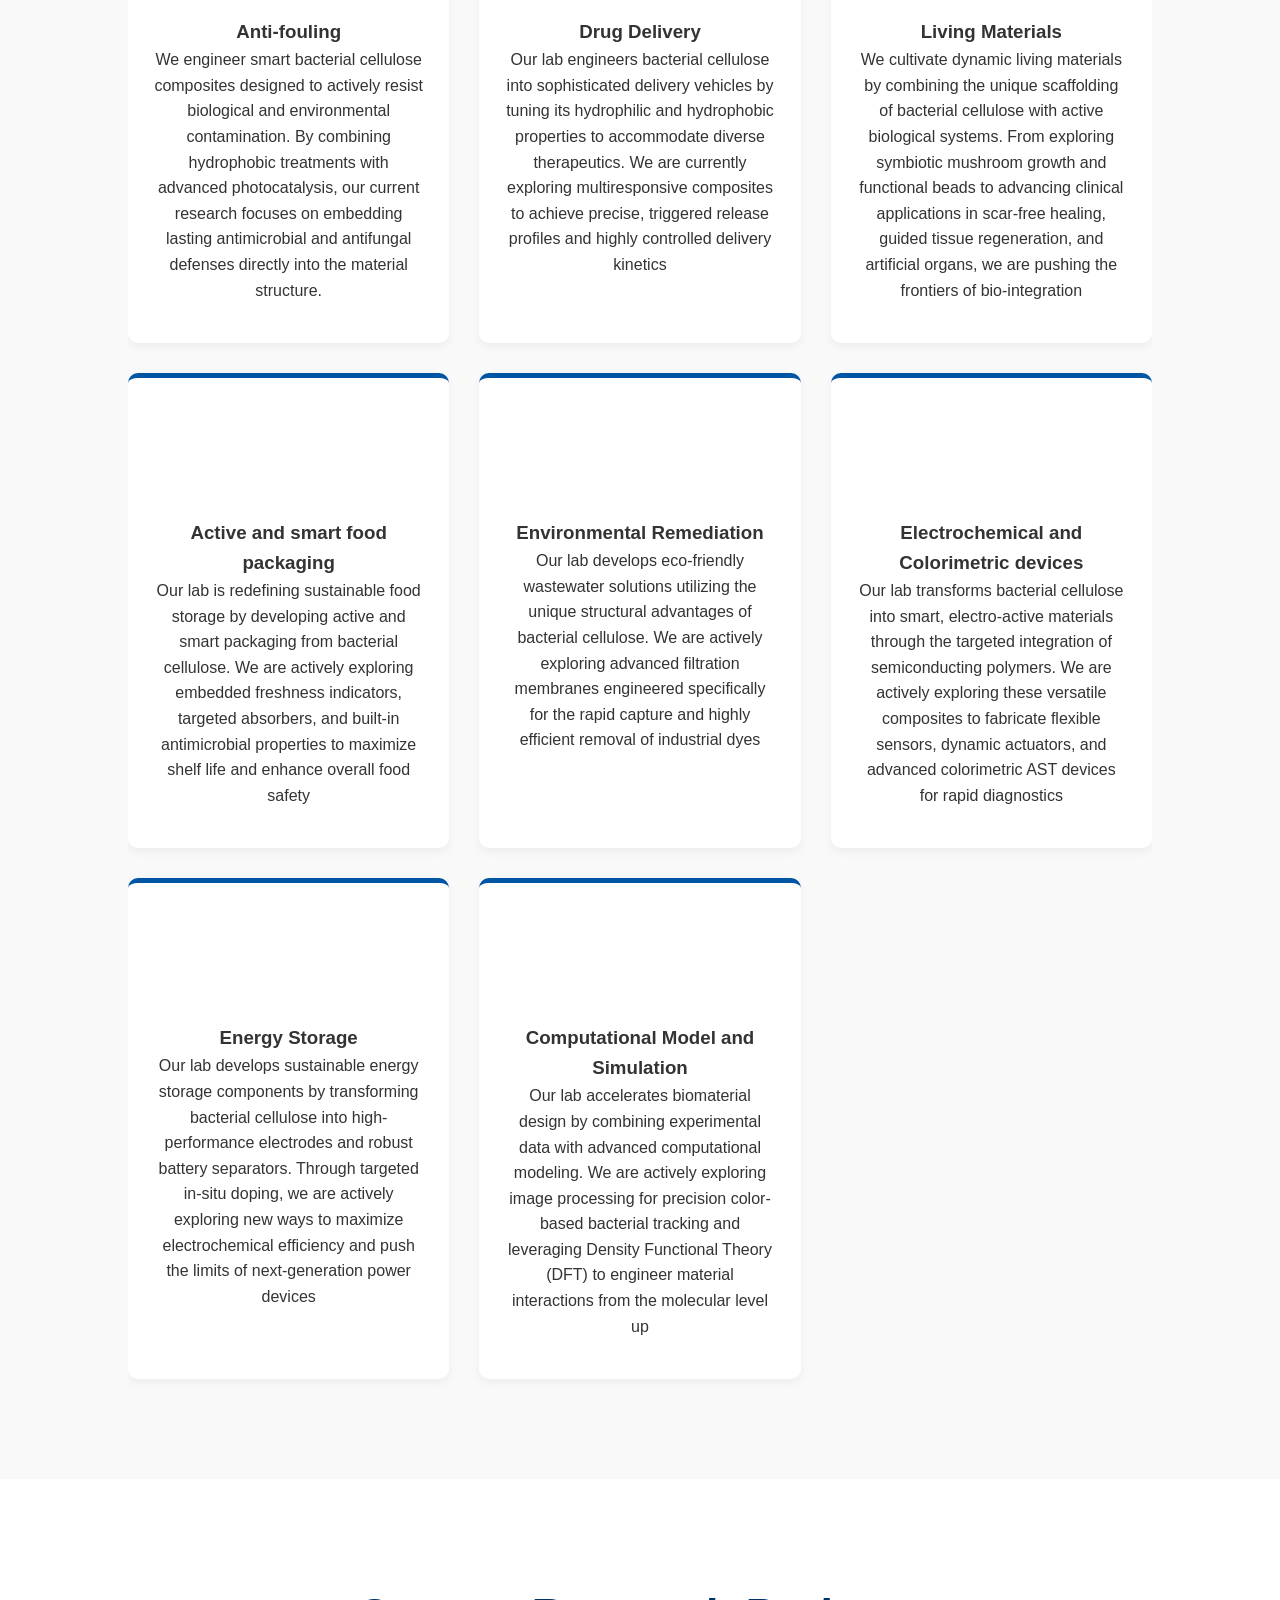
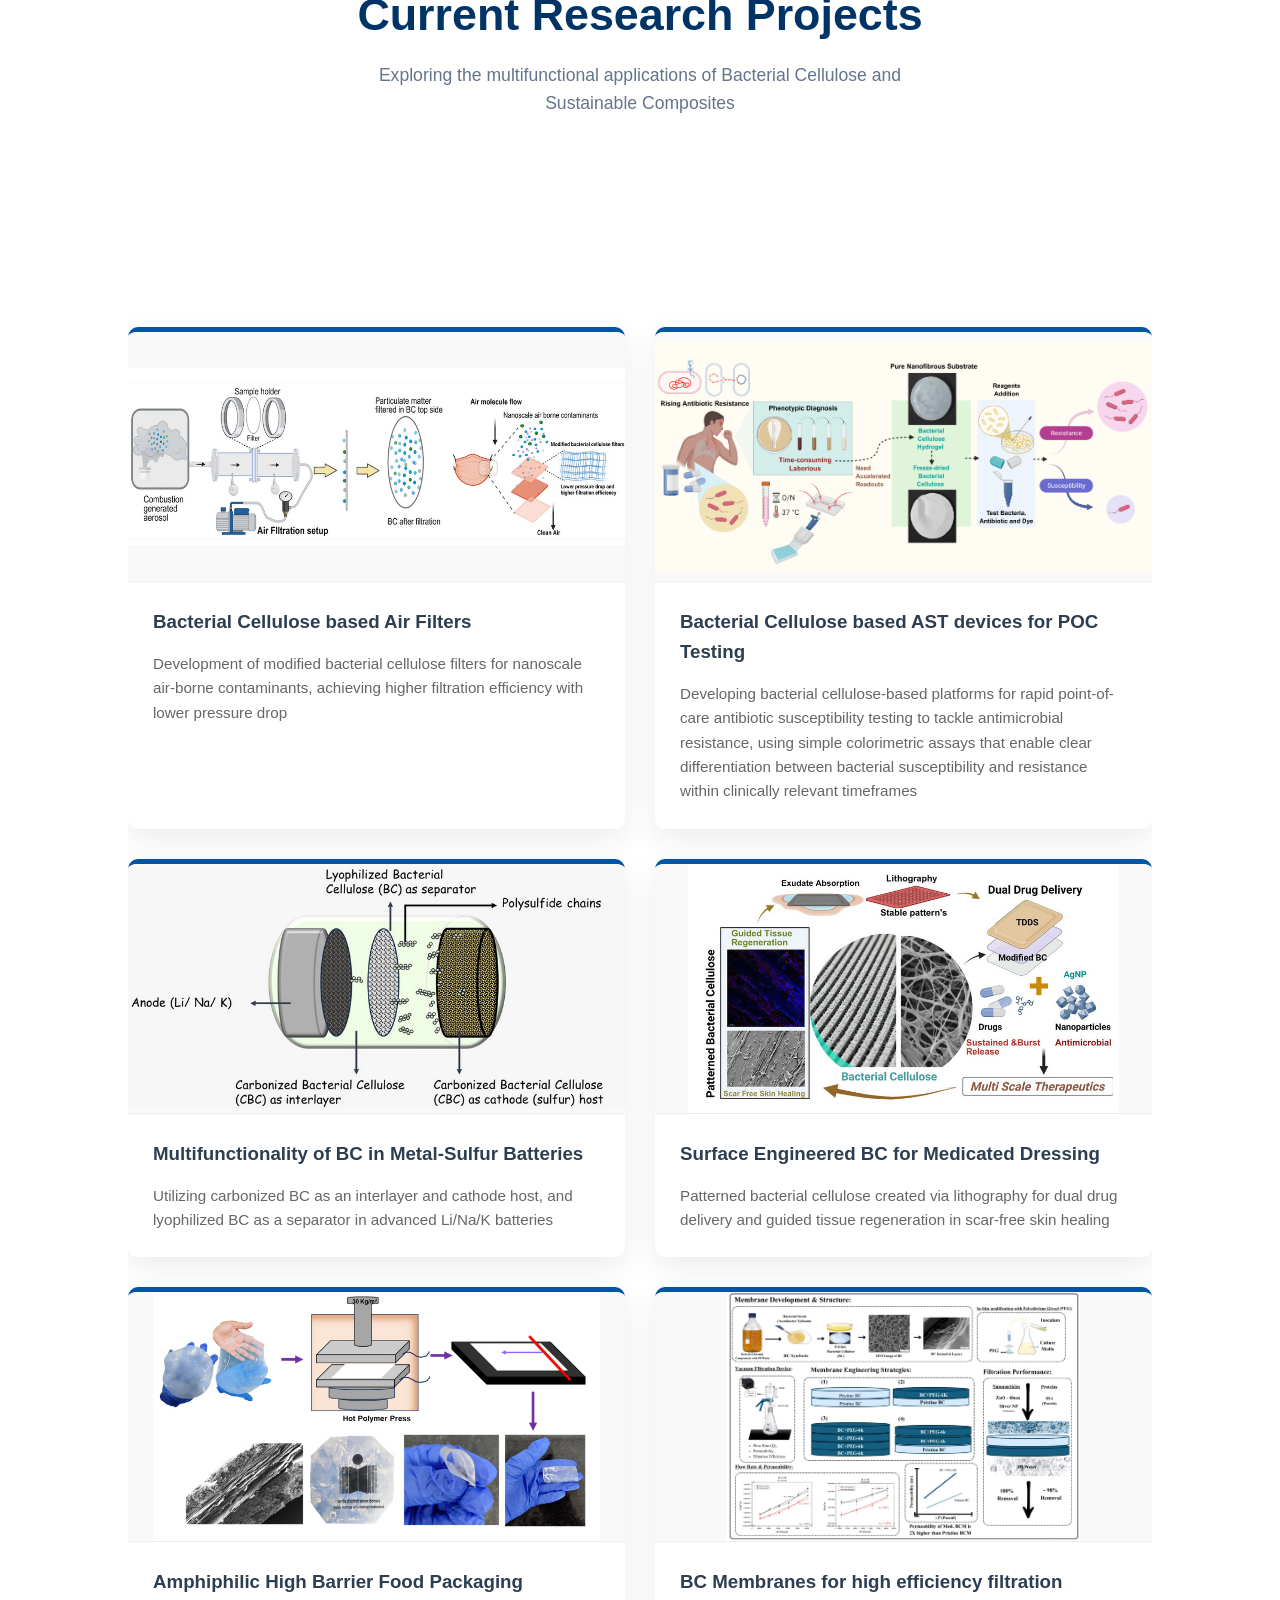
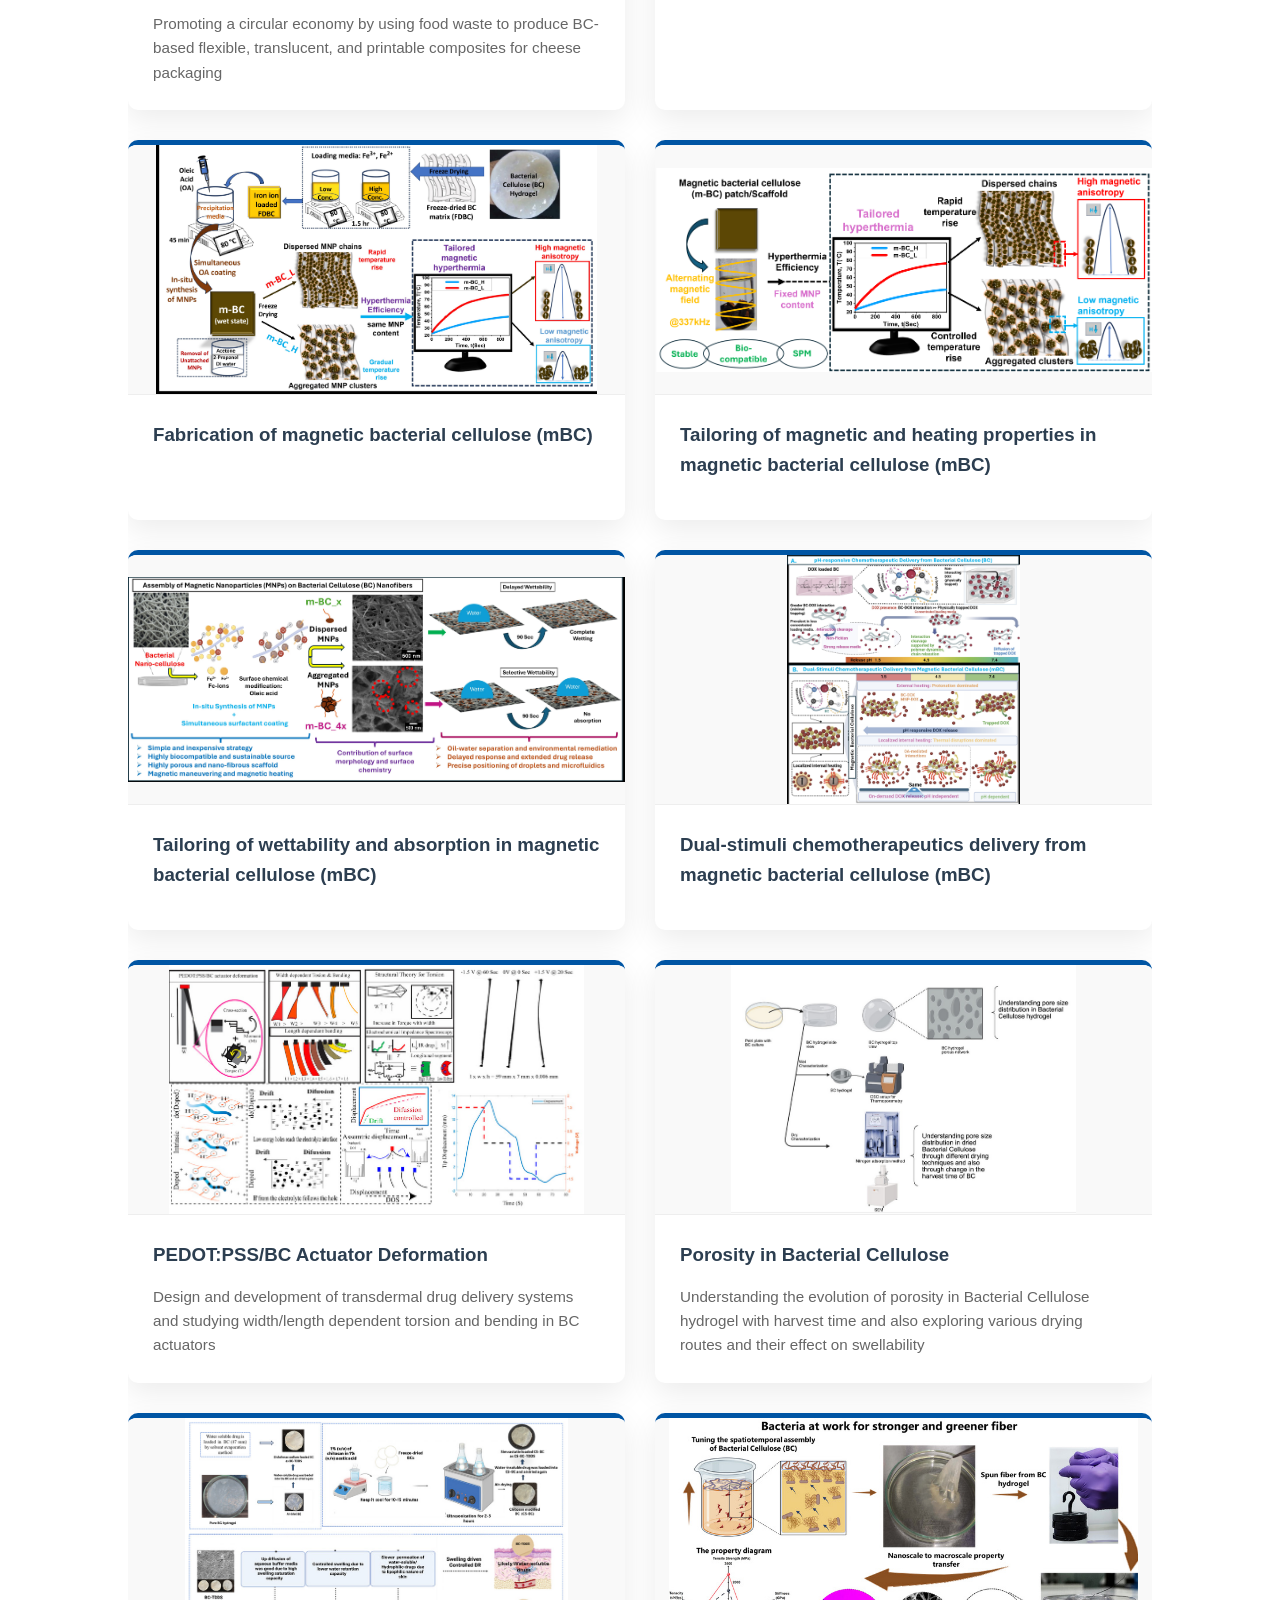
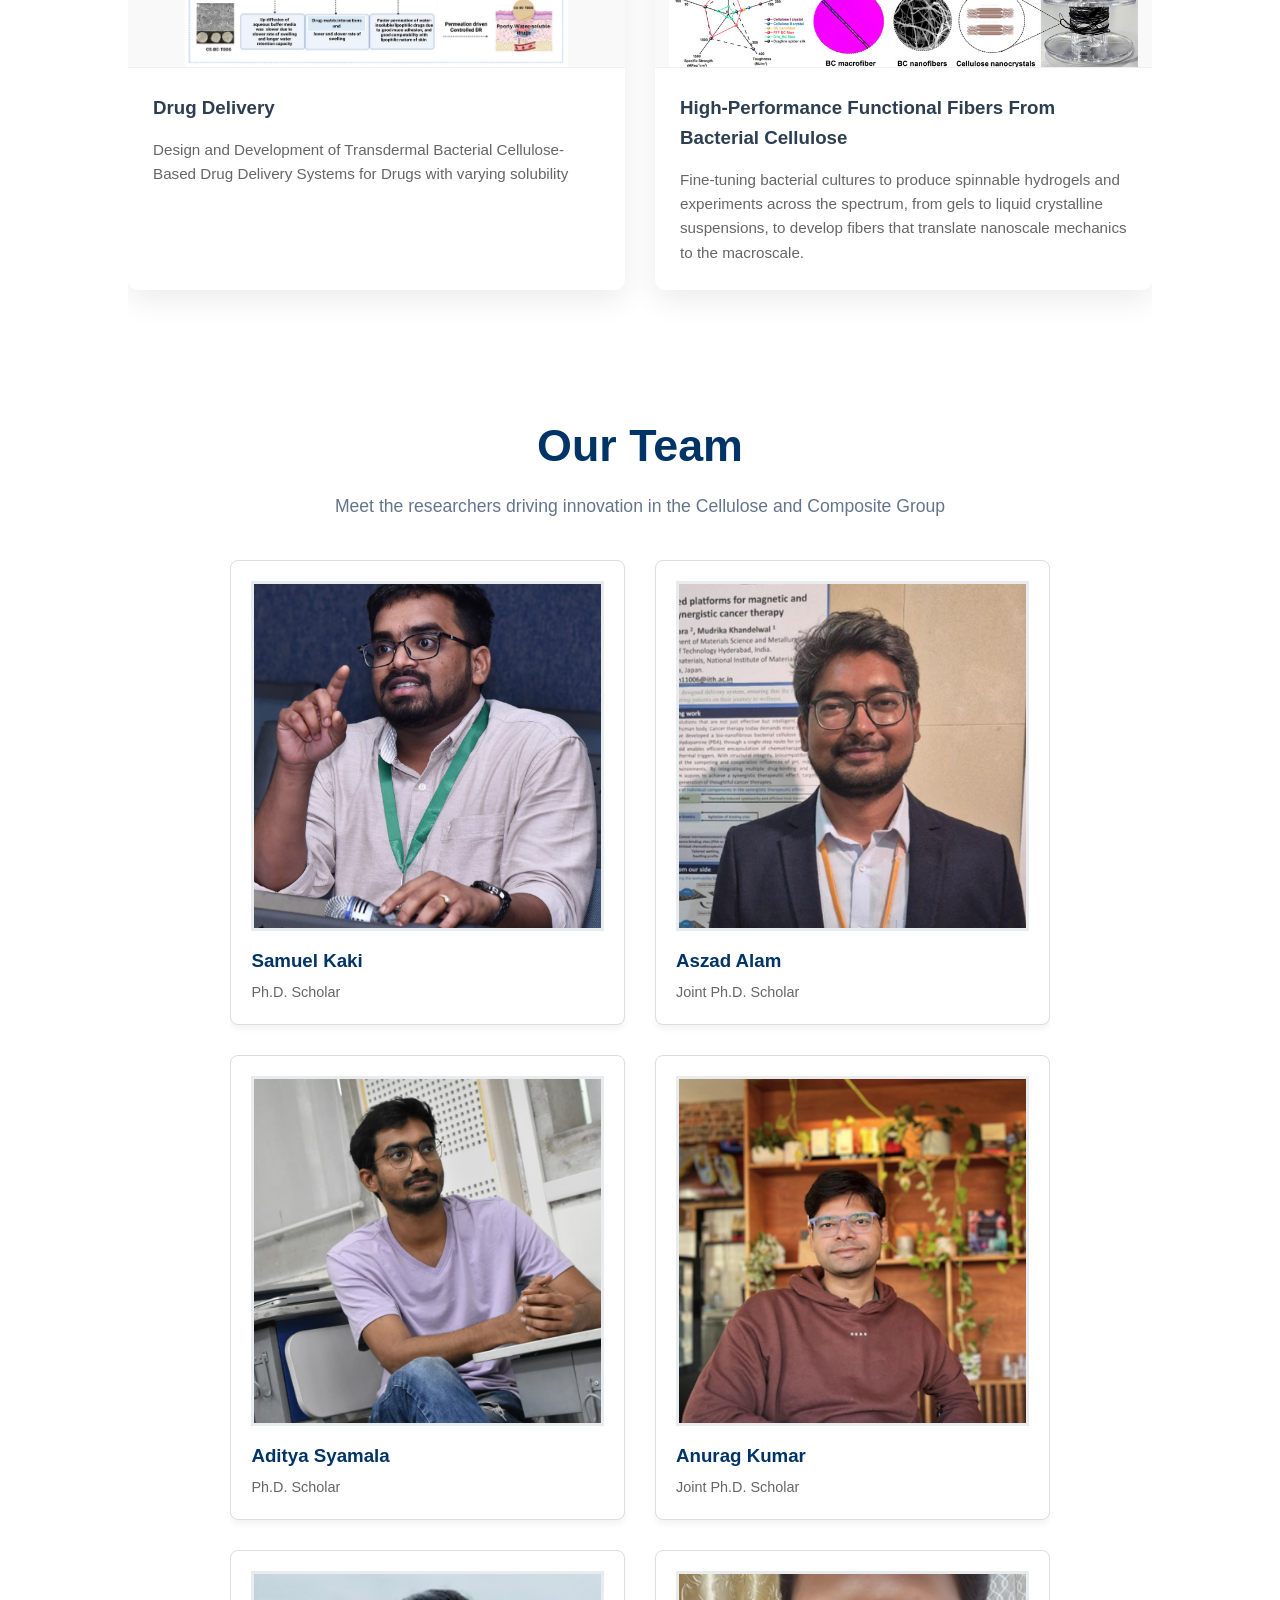
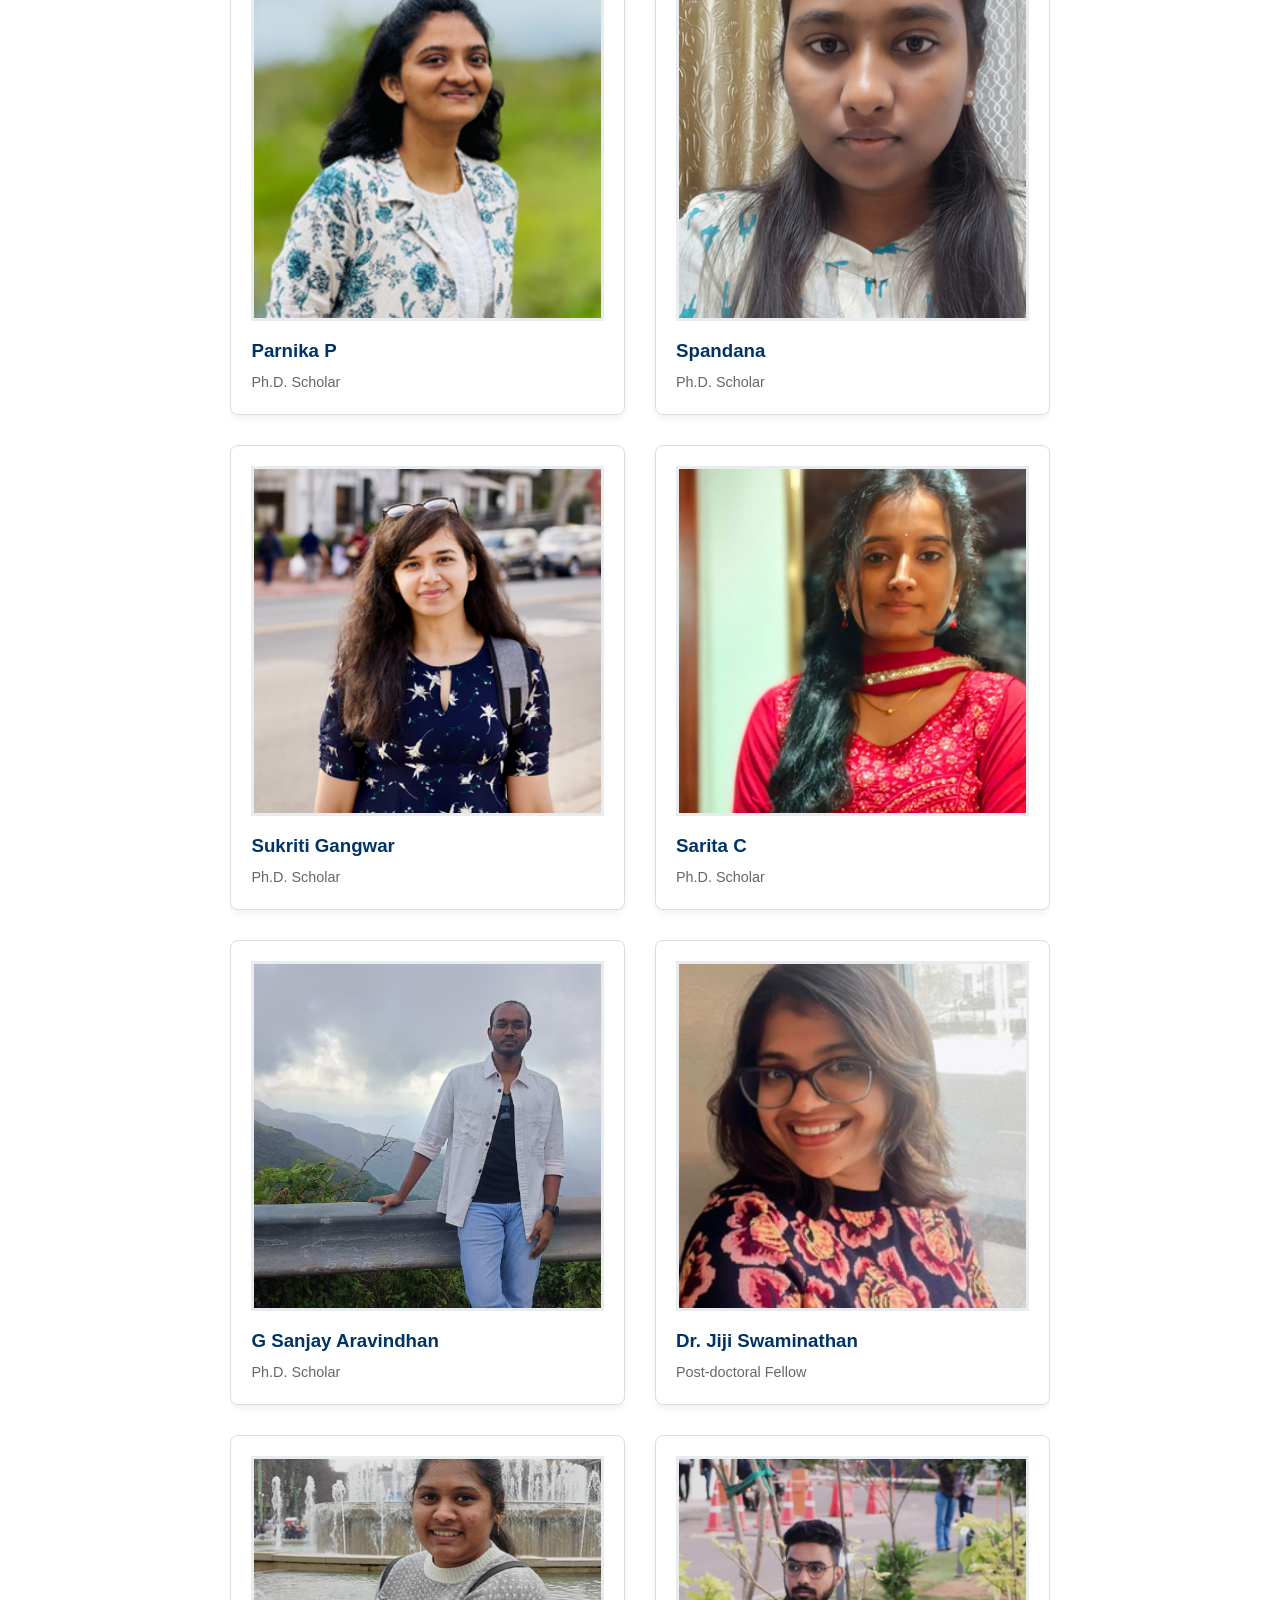
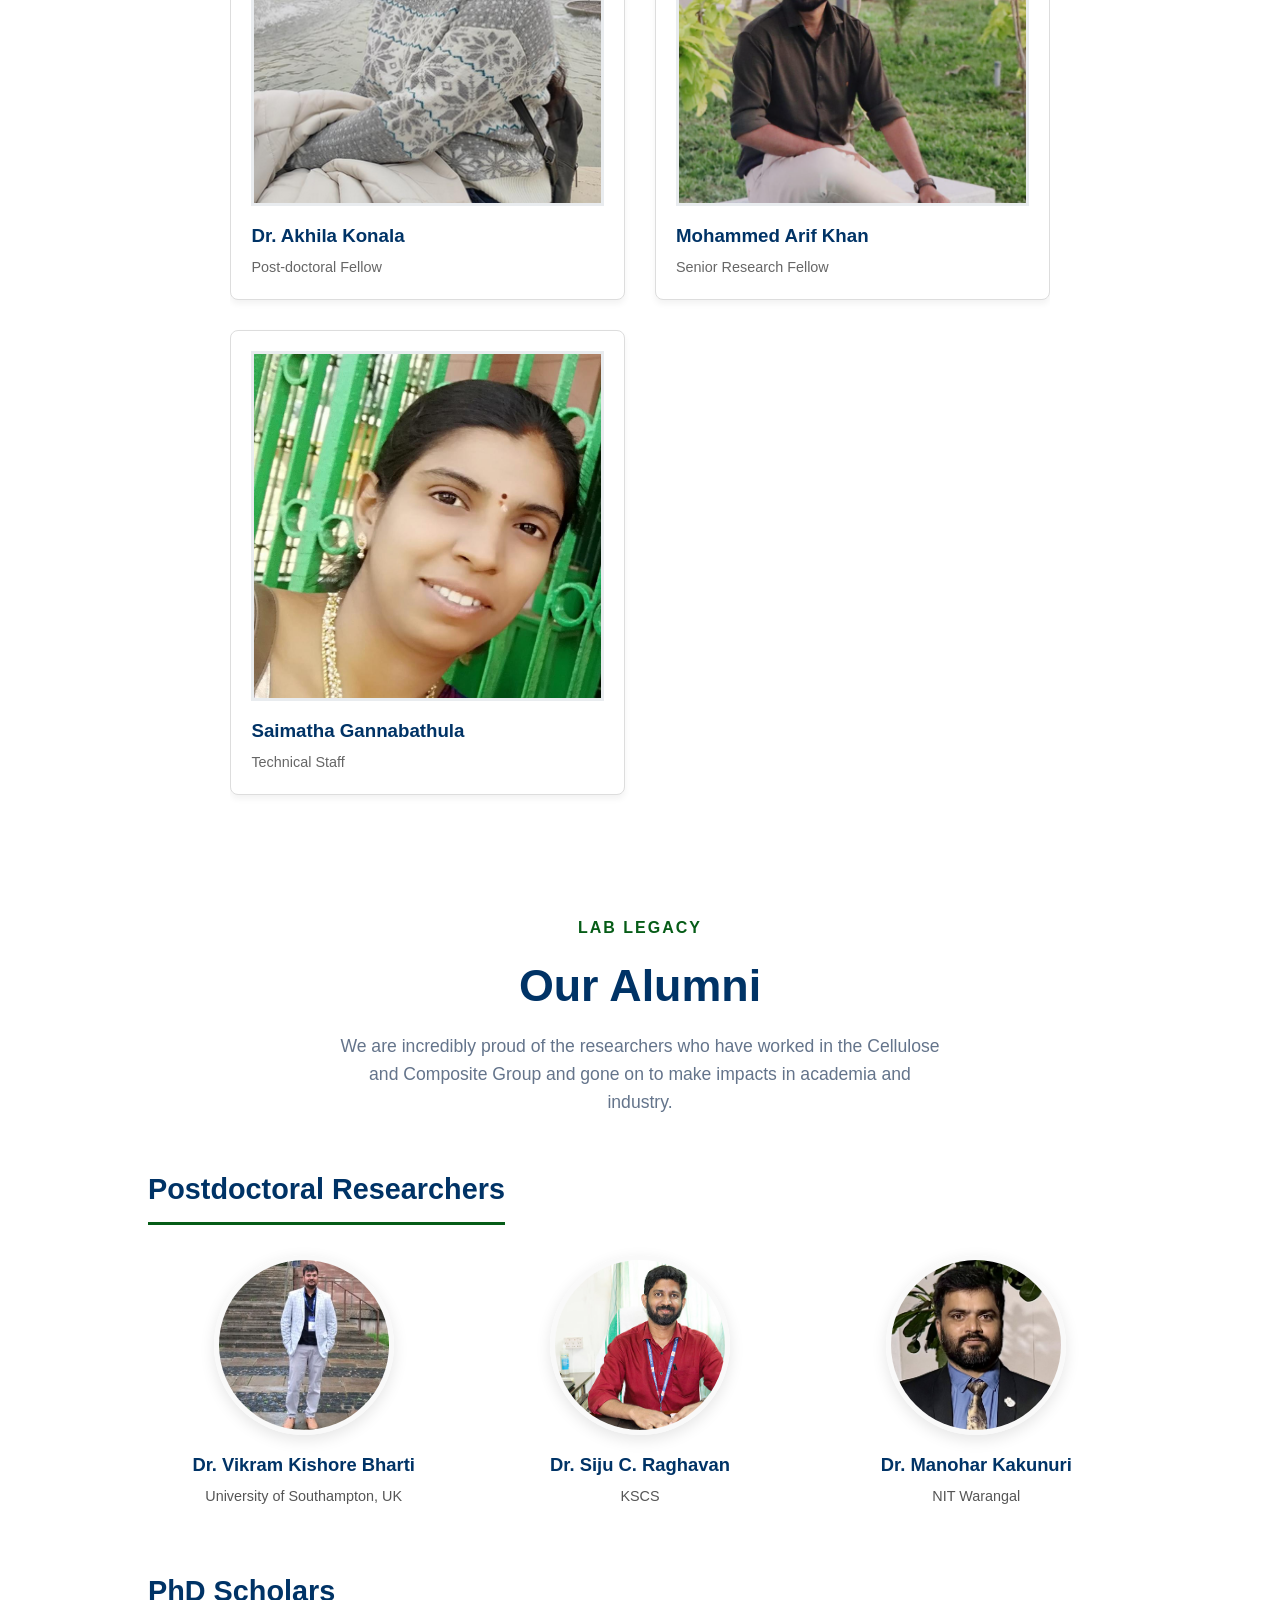
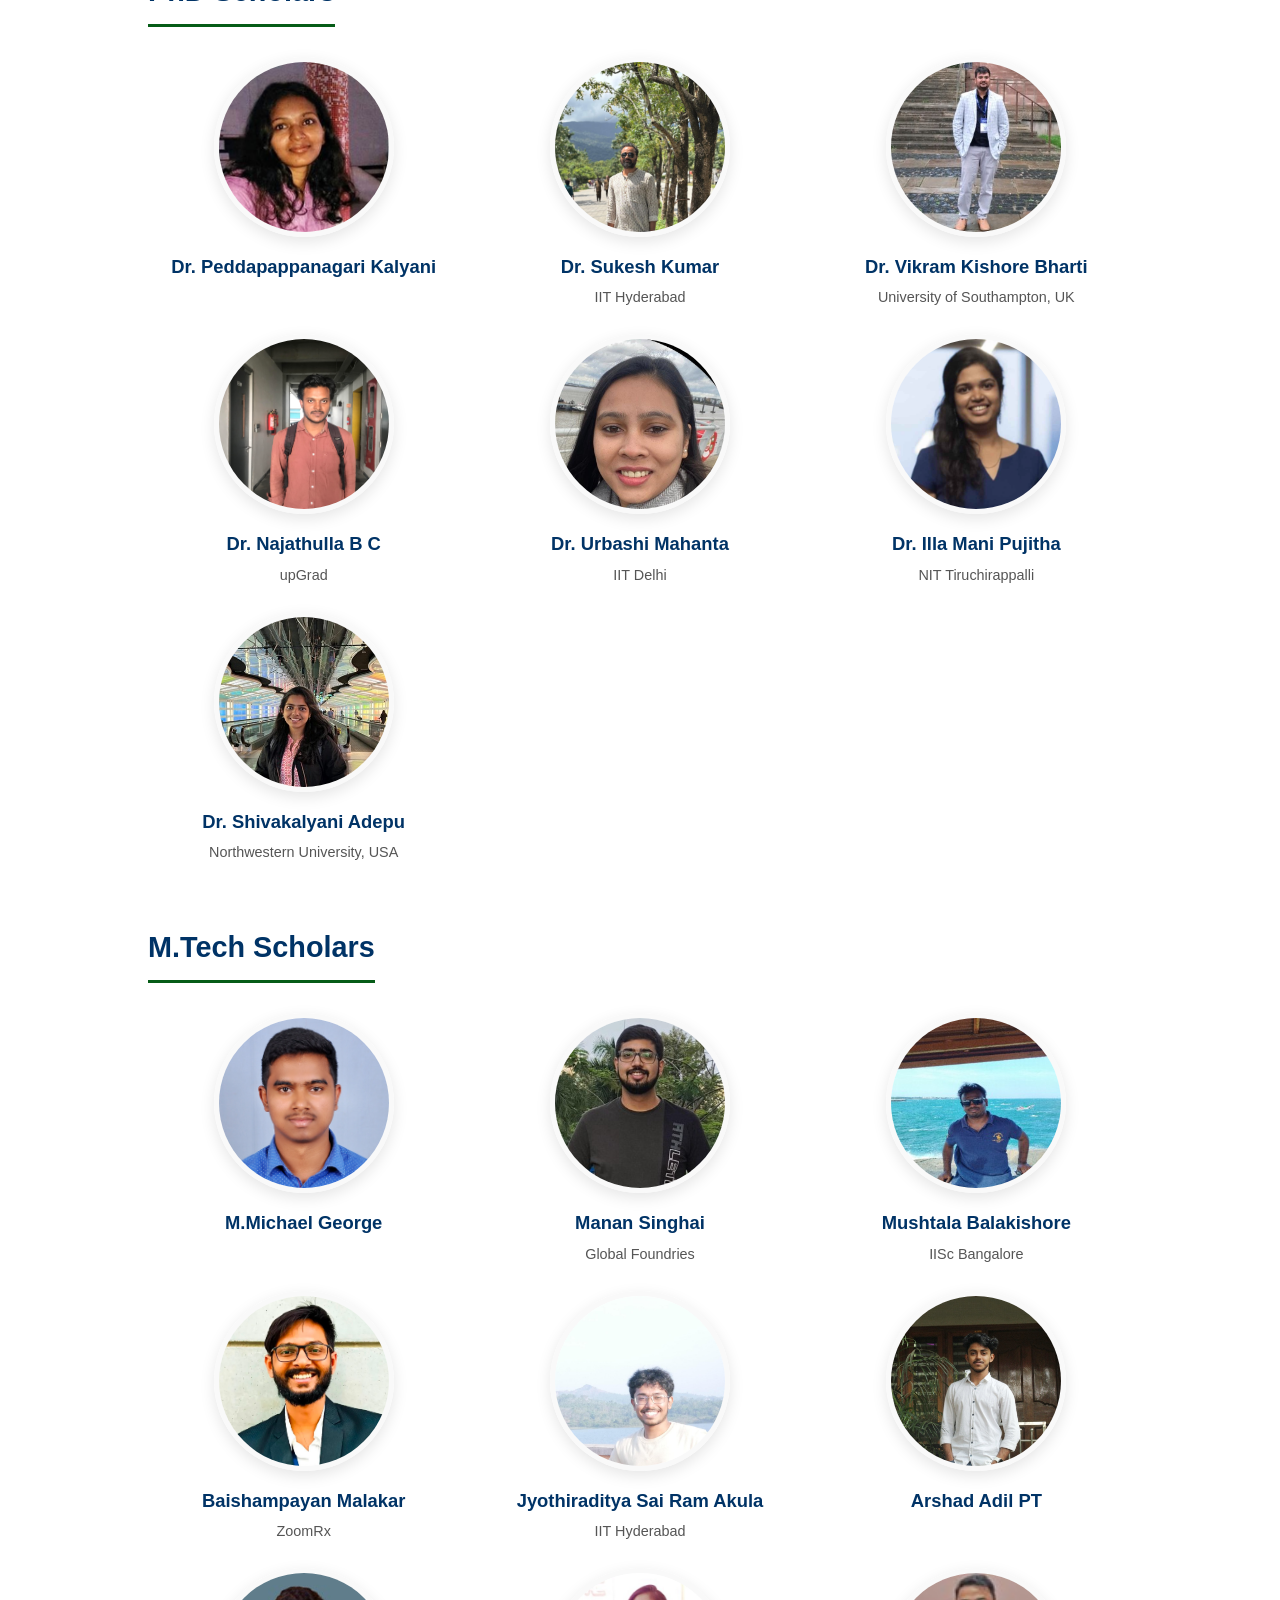
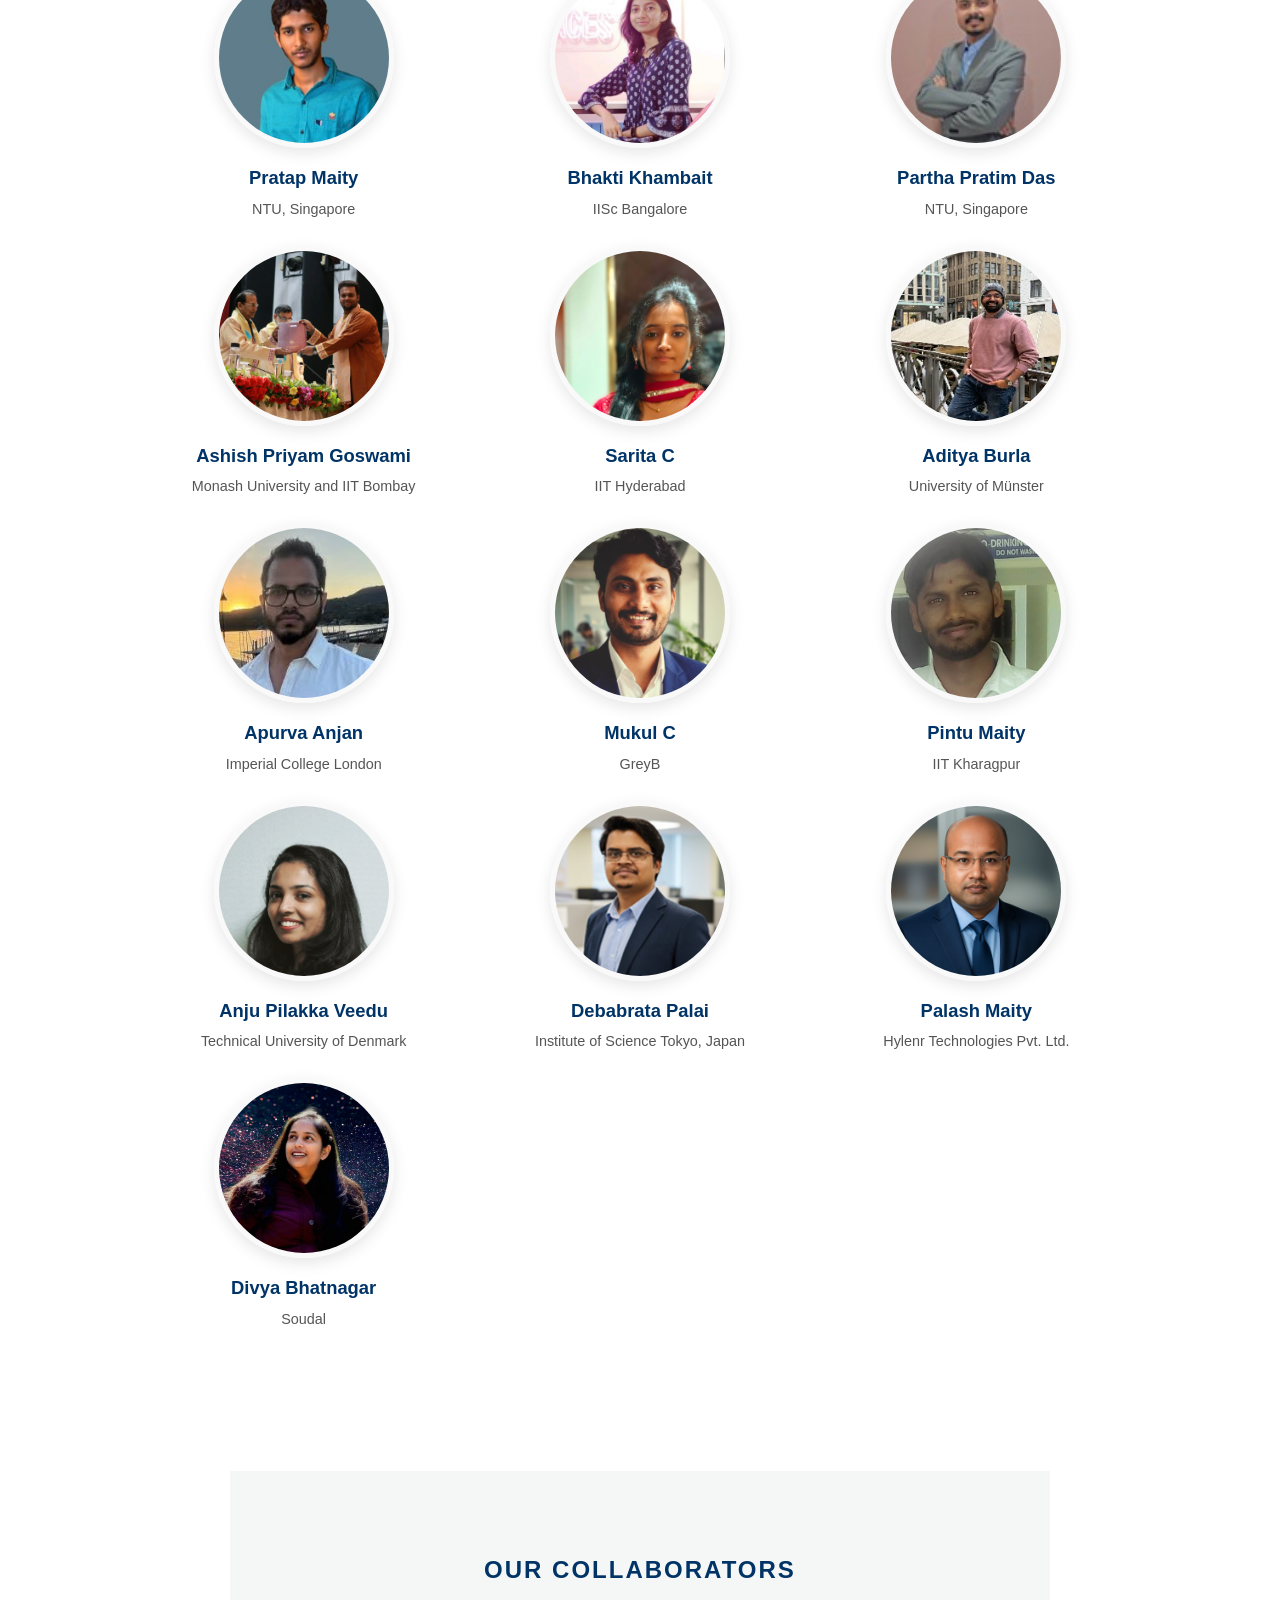
==== commit 0d757fb8: "Update index.html" ====
--- a/index.html
+++ b/index.html
@@ -199,7 +199,7 @@
 </video>
                 <div class="research-content">
                     <h3 class="research-title">Living Materials</h3>
-                    <p class="research-desc">We cultivate dynamic living materials by combining the unique scaffolding of bacterial cellulose with active biological systems. From exploring symbiotic mushroom growth and functional beads to advancing clinical applications in scar-free healing, GTR, and artificial organs, we are pushing the frontiers of bio-integration</p>
+                    <p class="research-desc">We cultivate dynamic living materials by combining the unique scaffolding of bacterial cellulose with active biological systems. From exploring symbiotic mushroom growth and functional beads to advancing clinical applications in scar-free healing, guided tissue regeneration, and artificial organs, we are pushing the frontiers of bio-integration</p>
                 </div>
             </div>
             <div class="research-card">
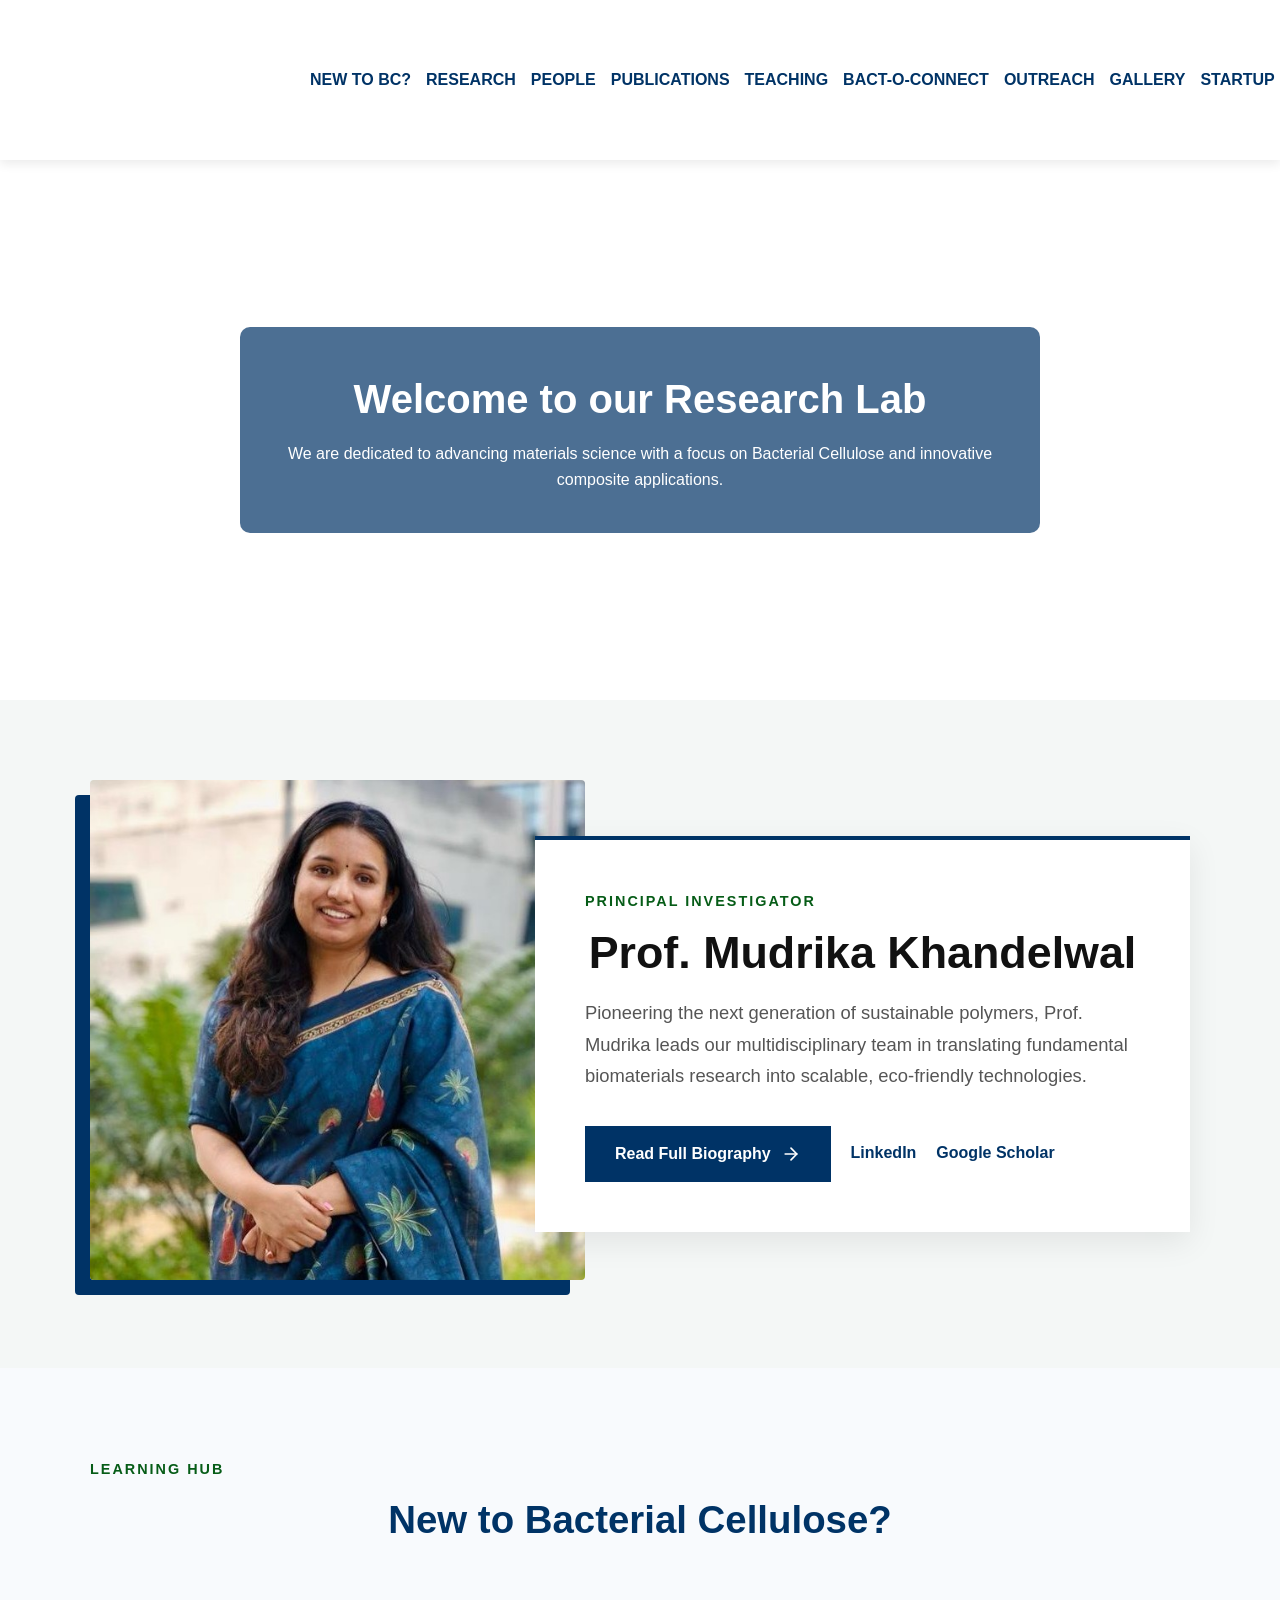
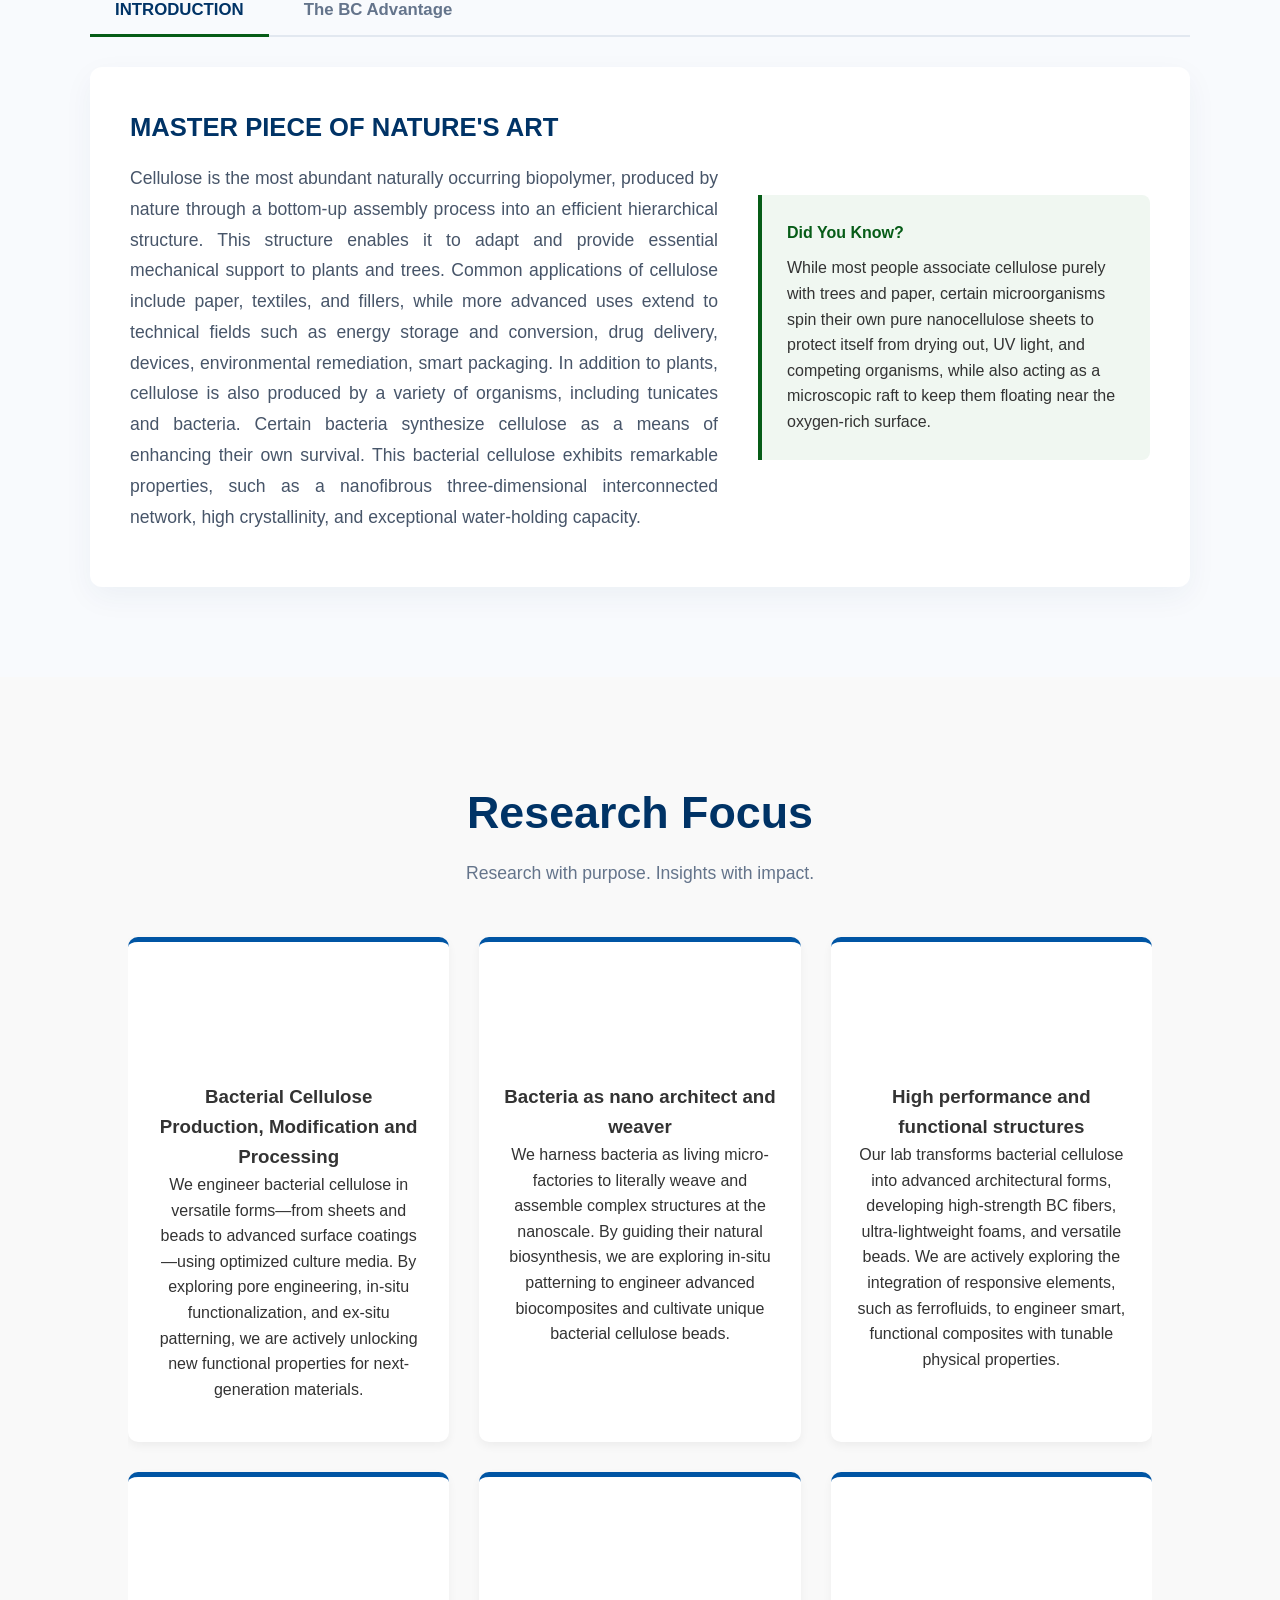
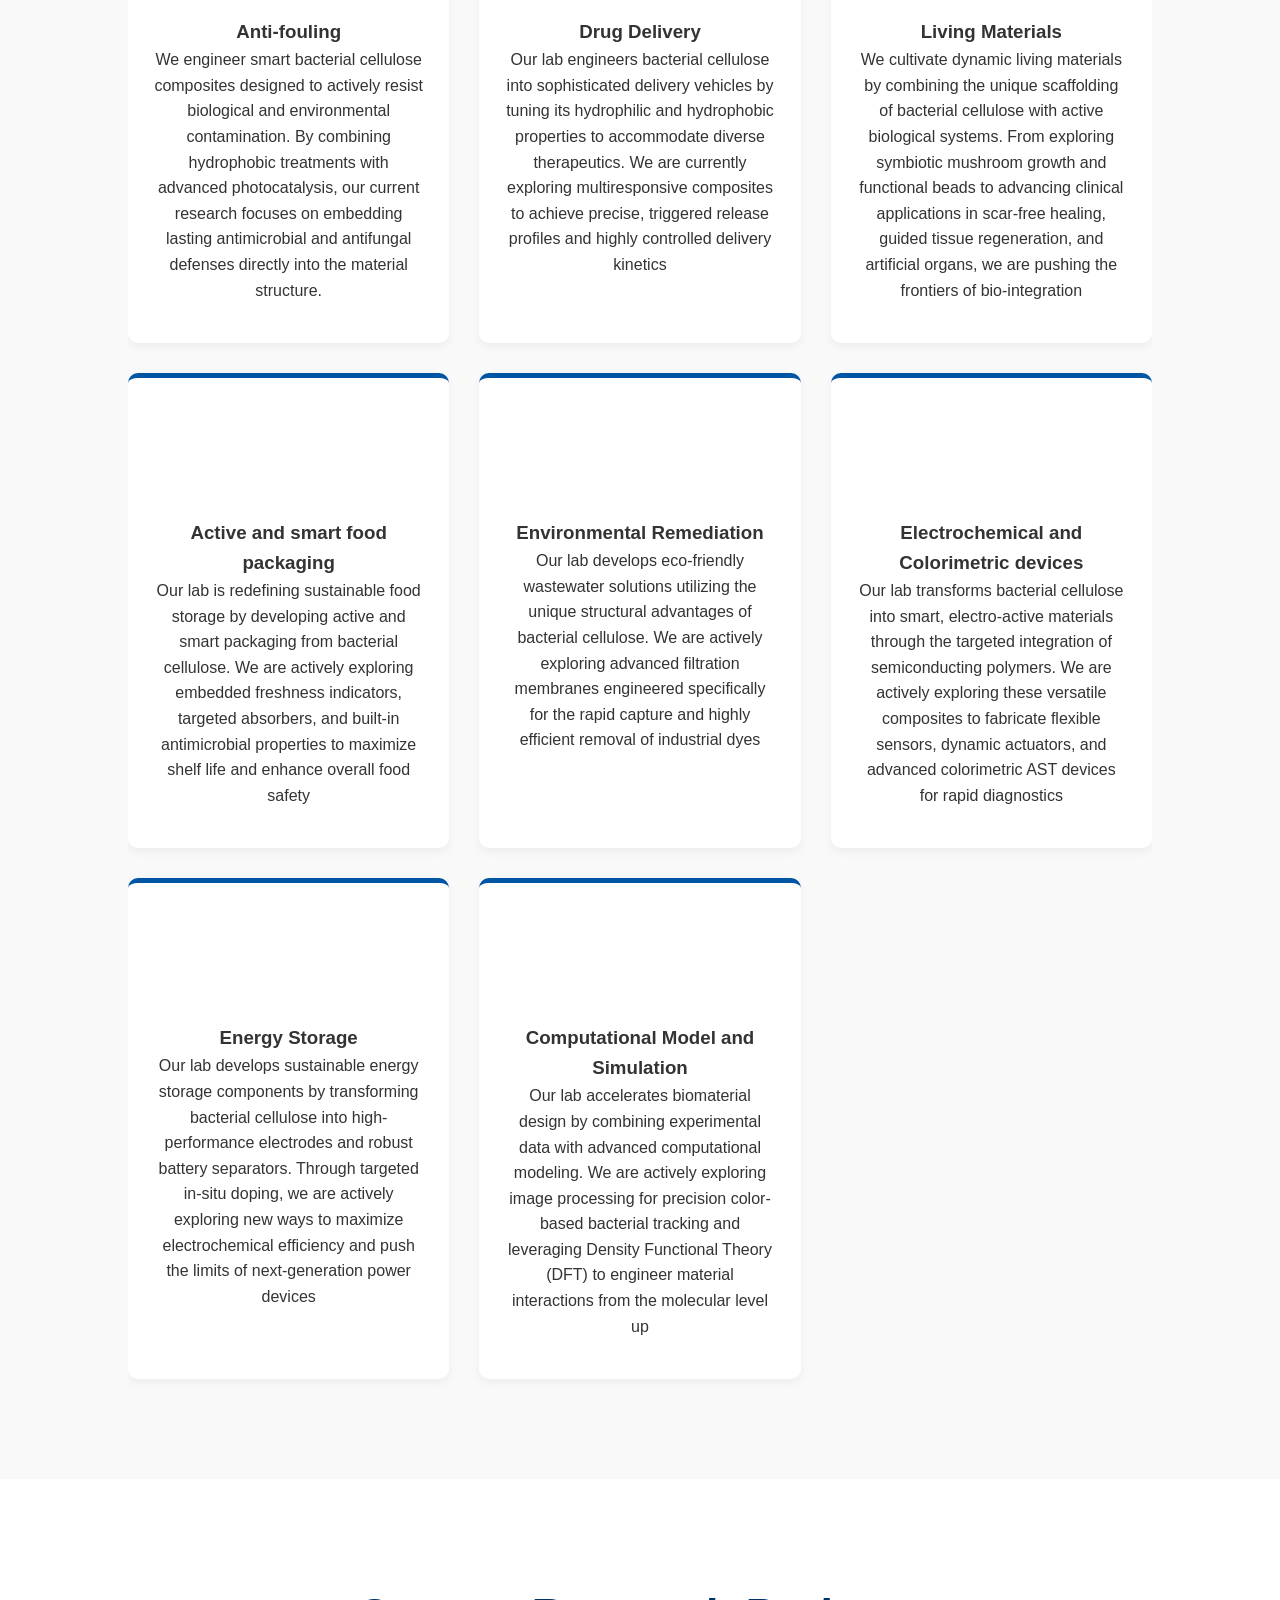
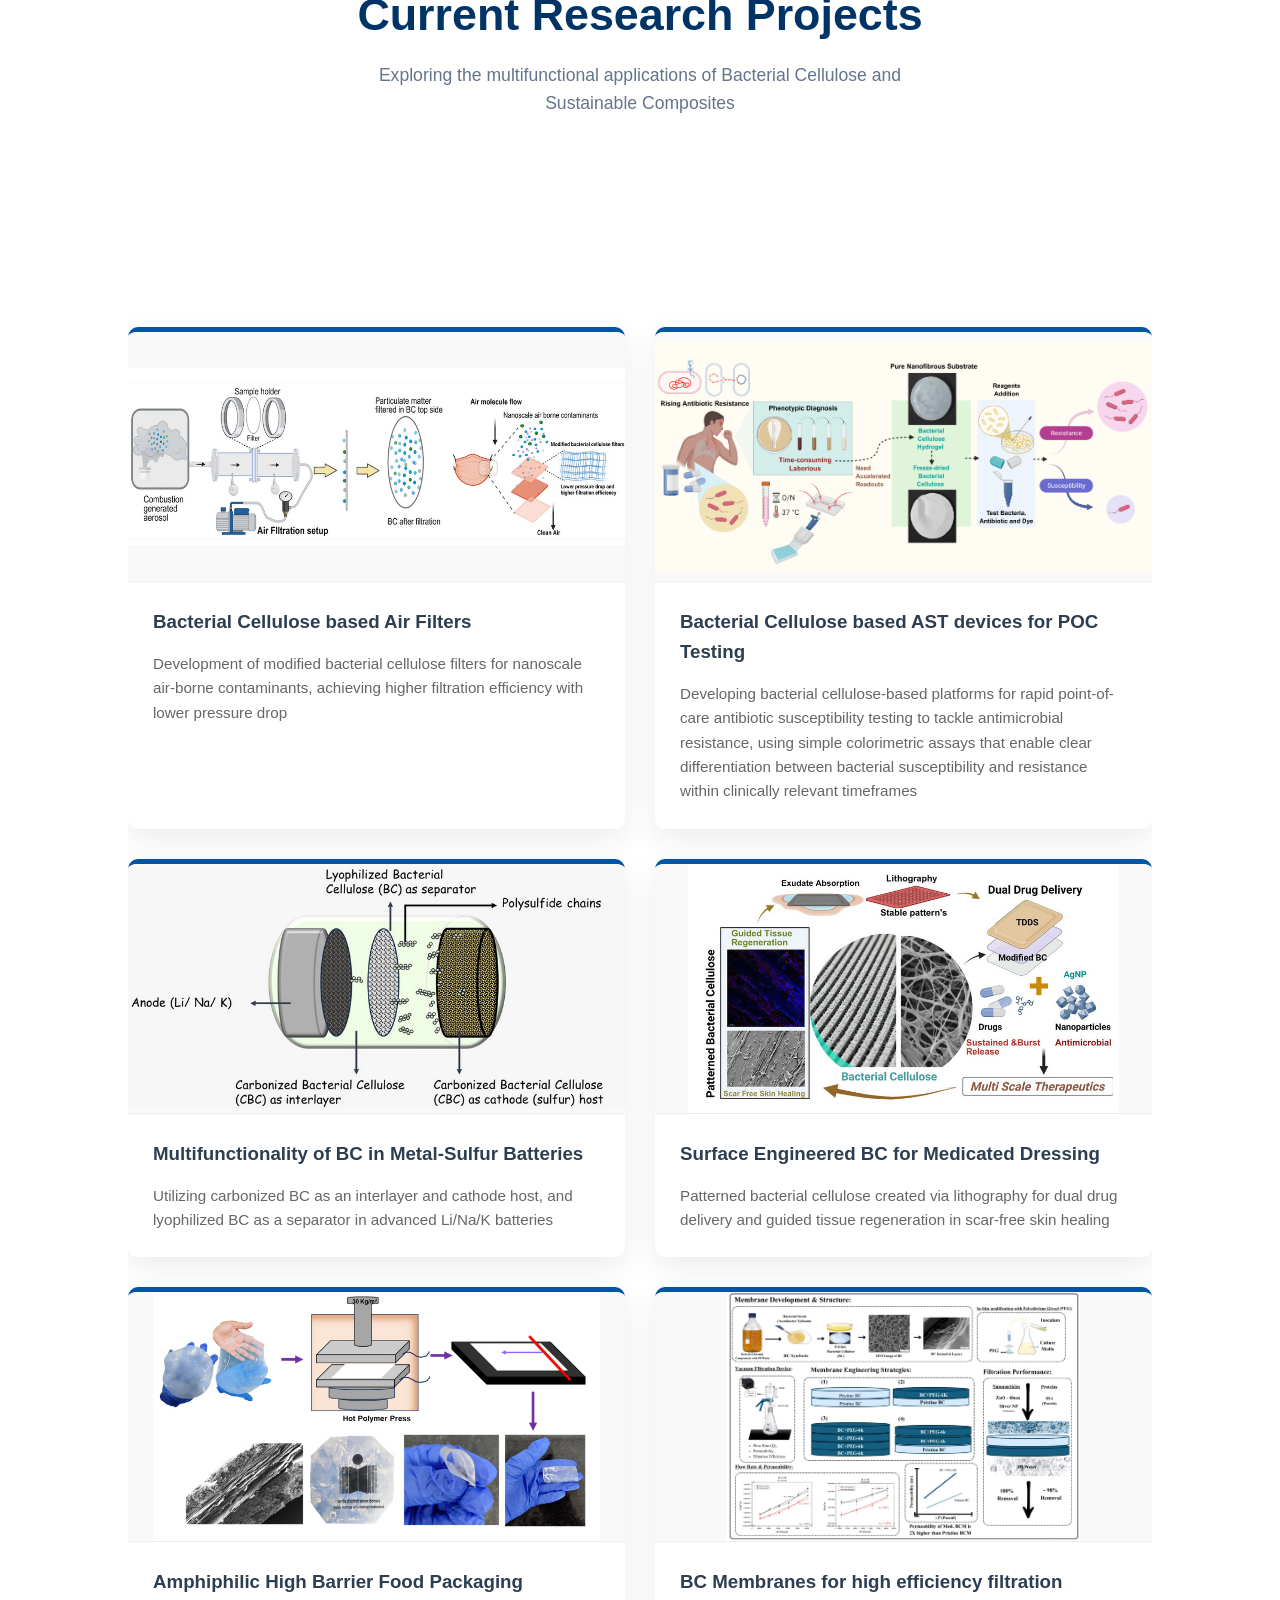
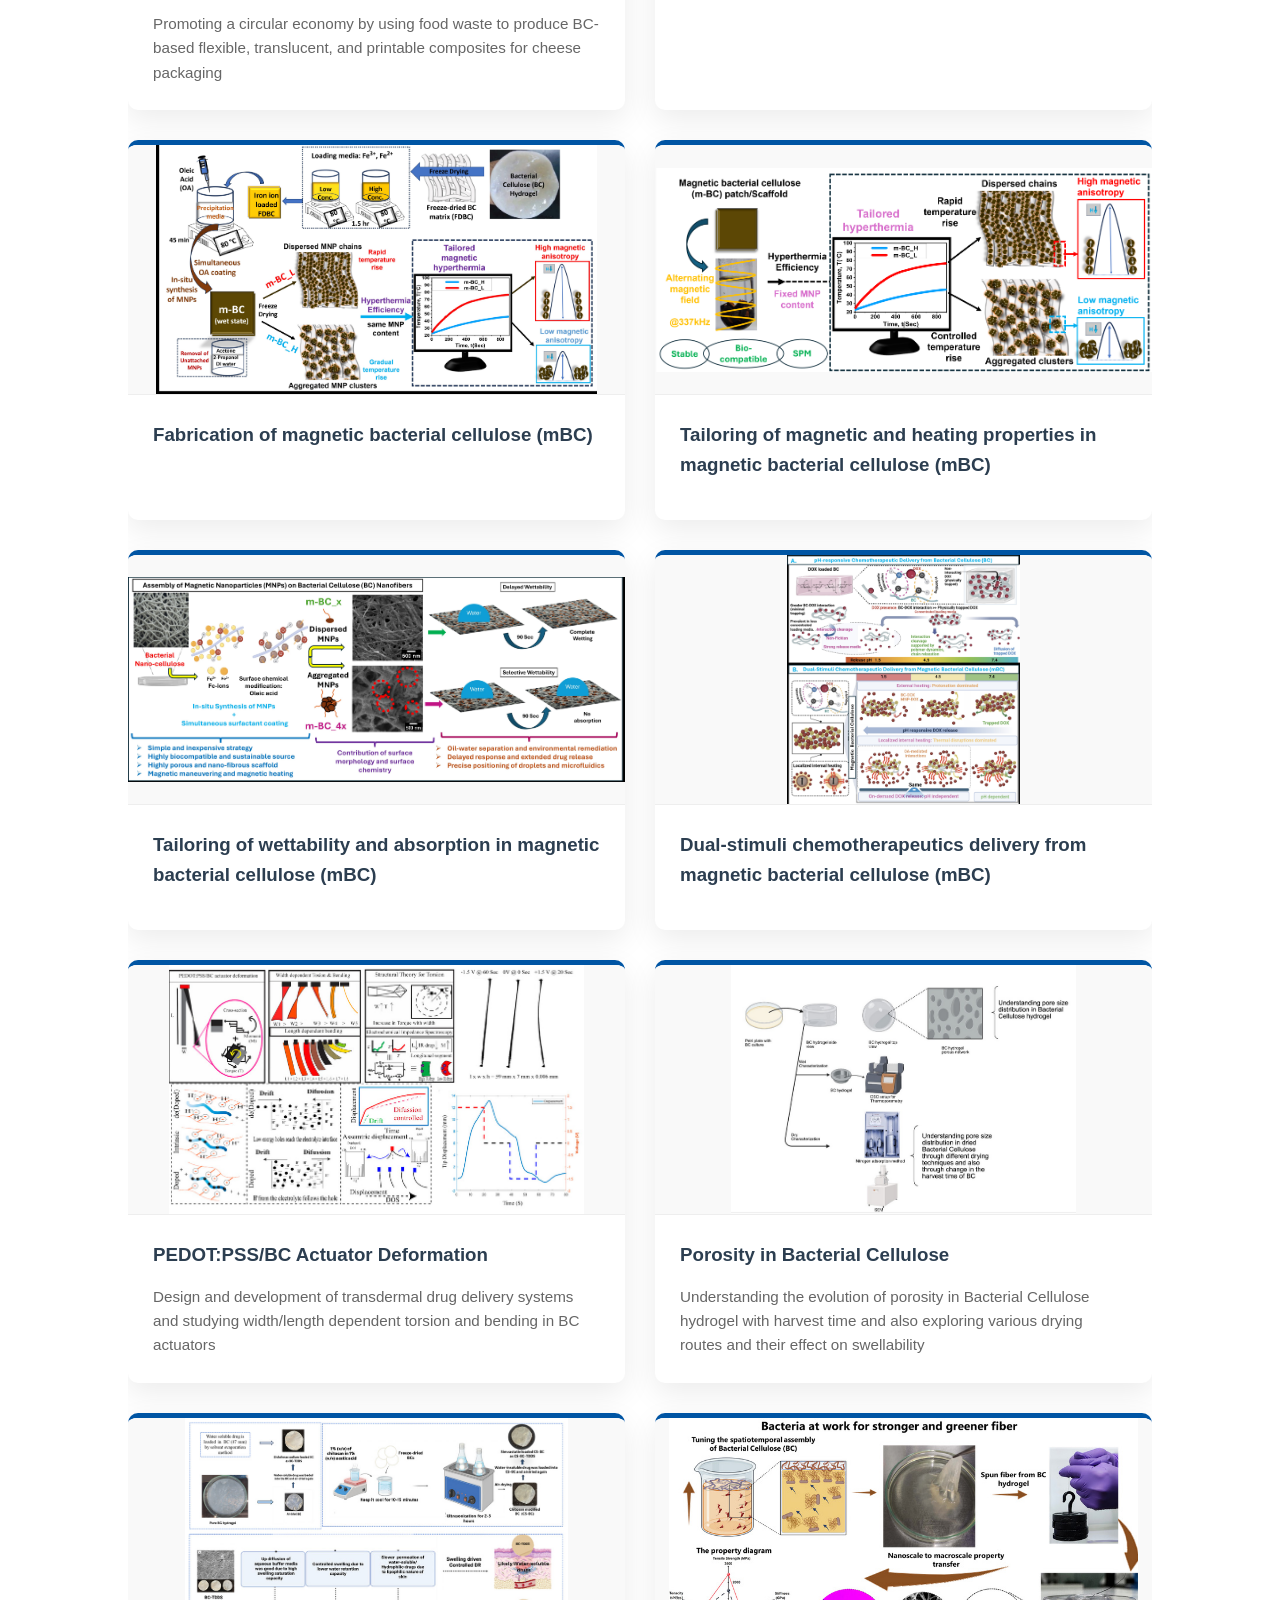
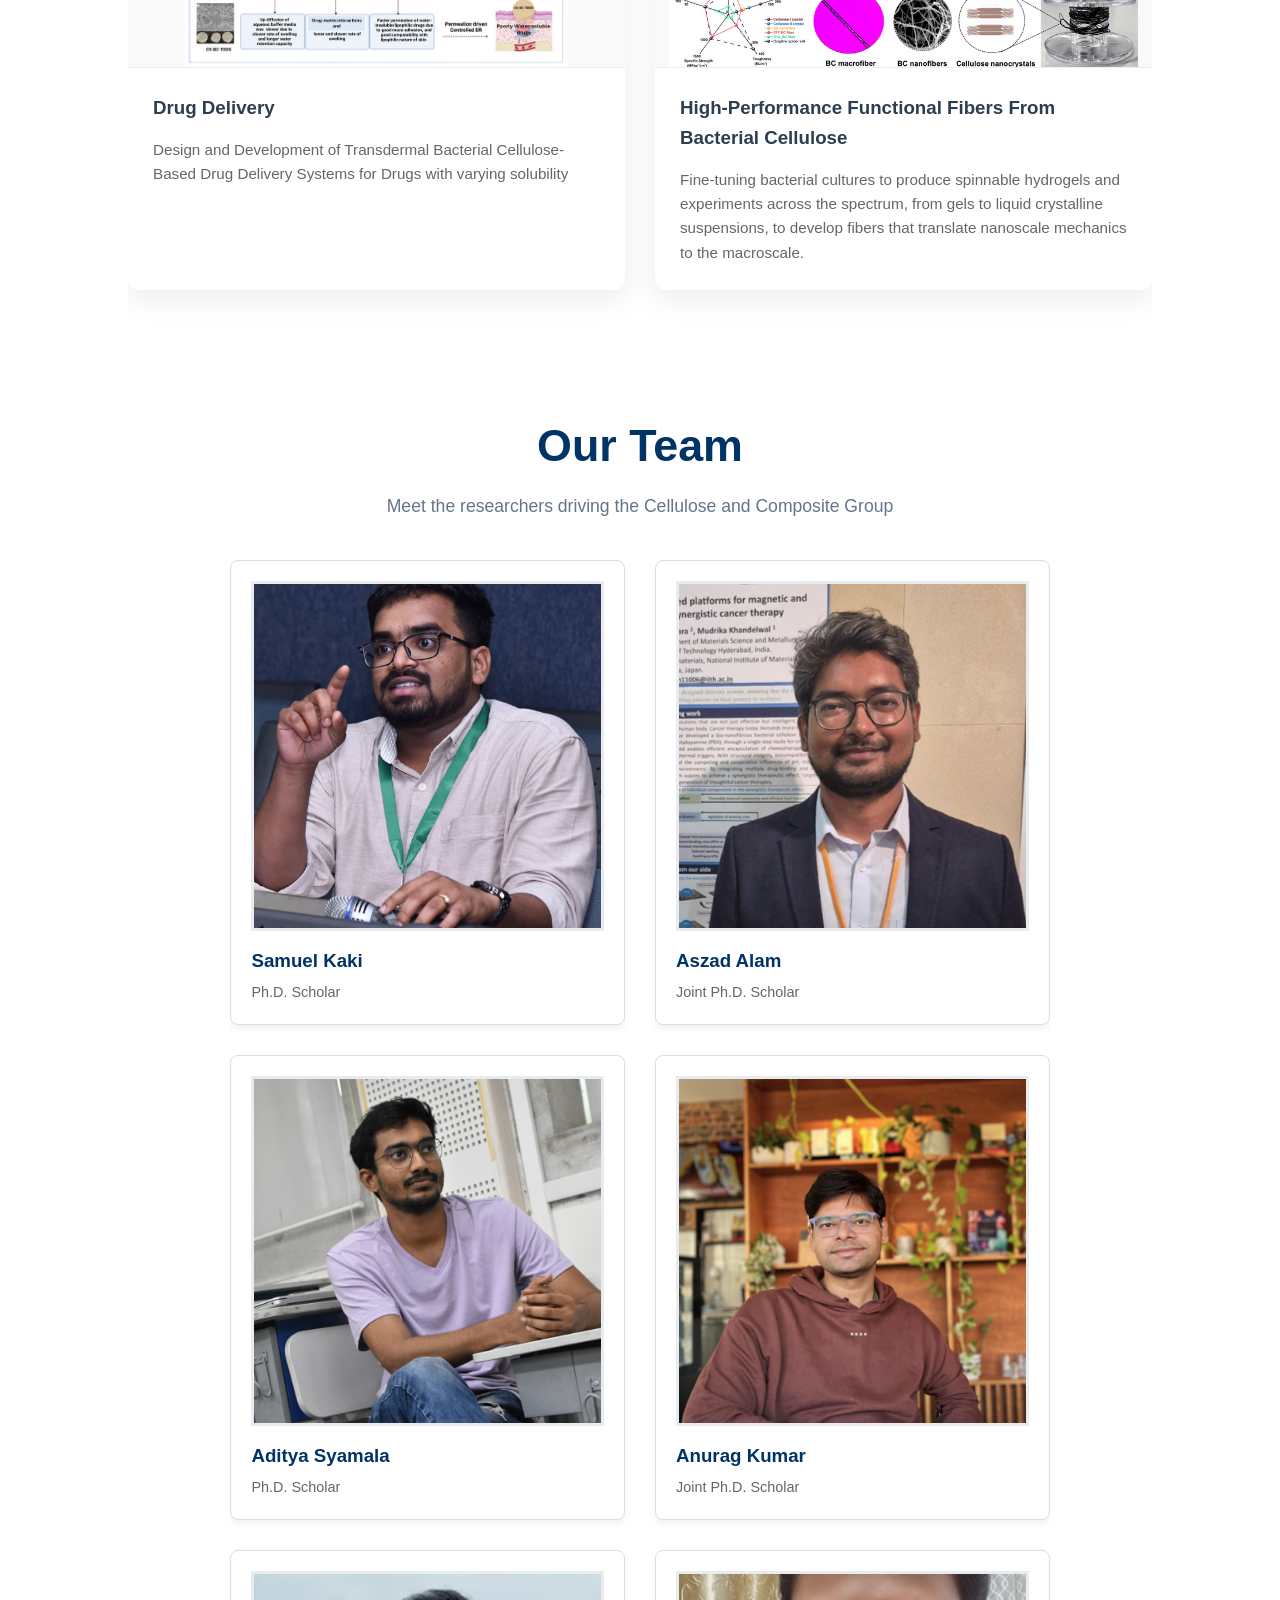
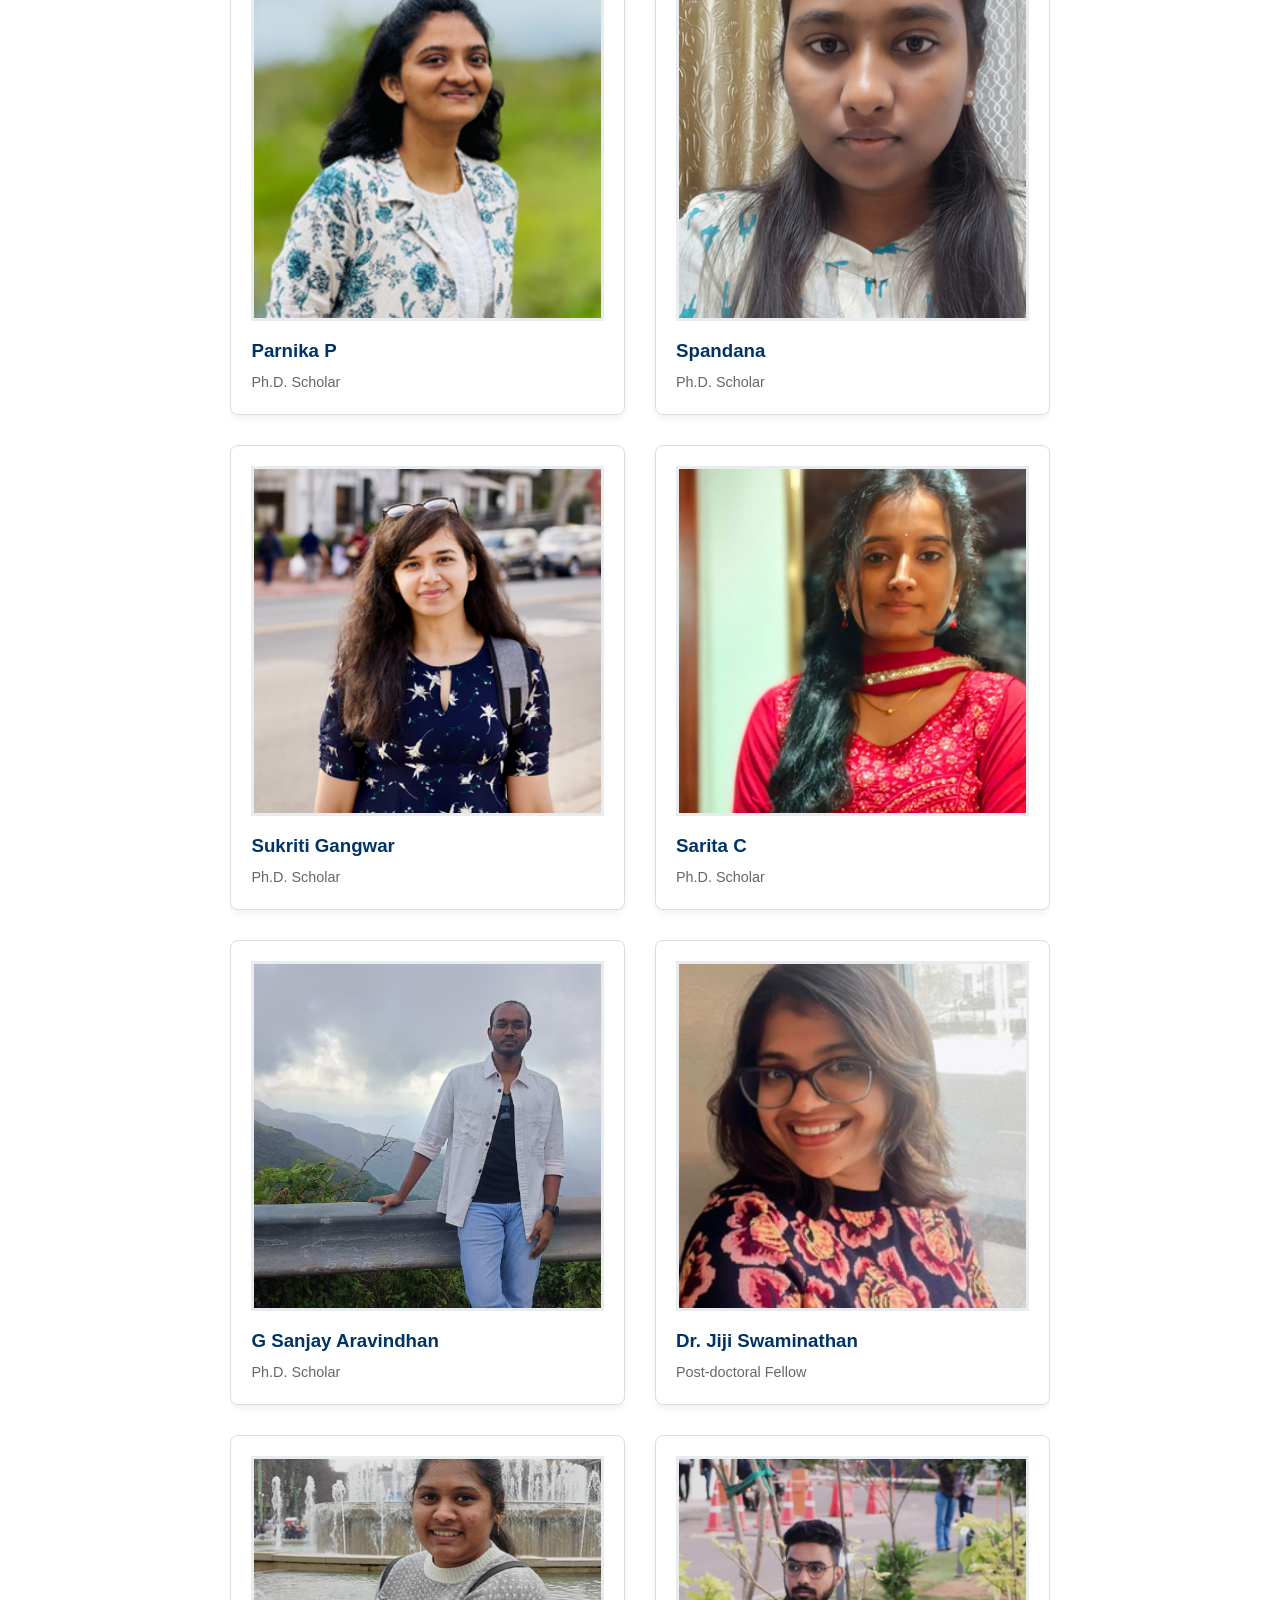
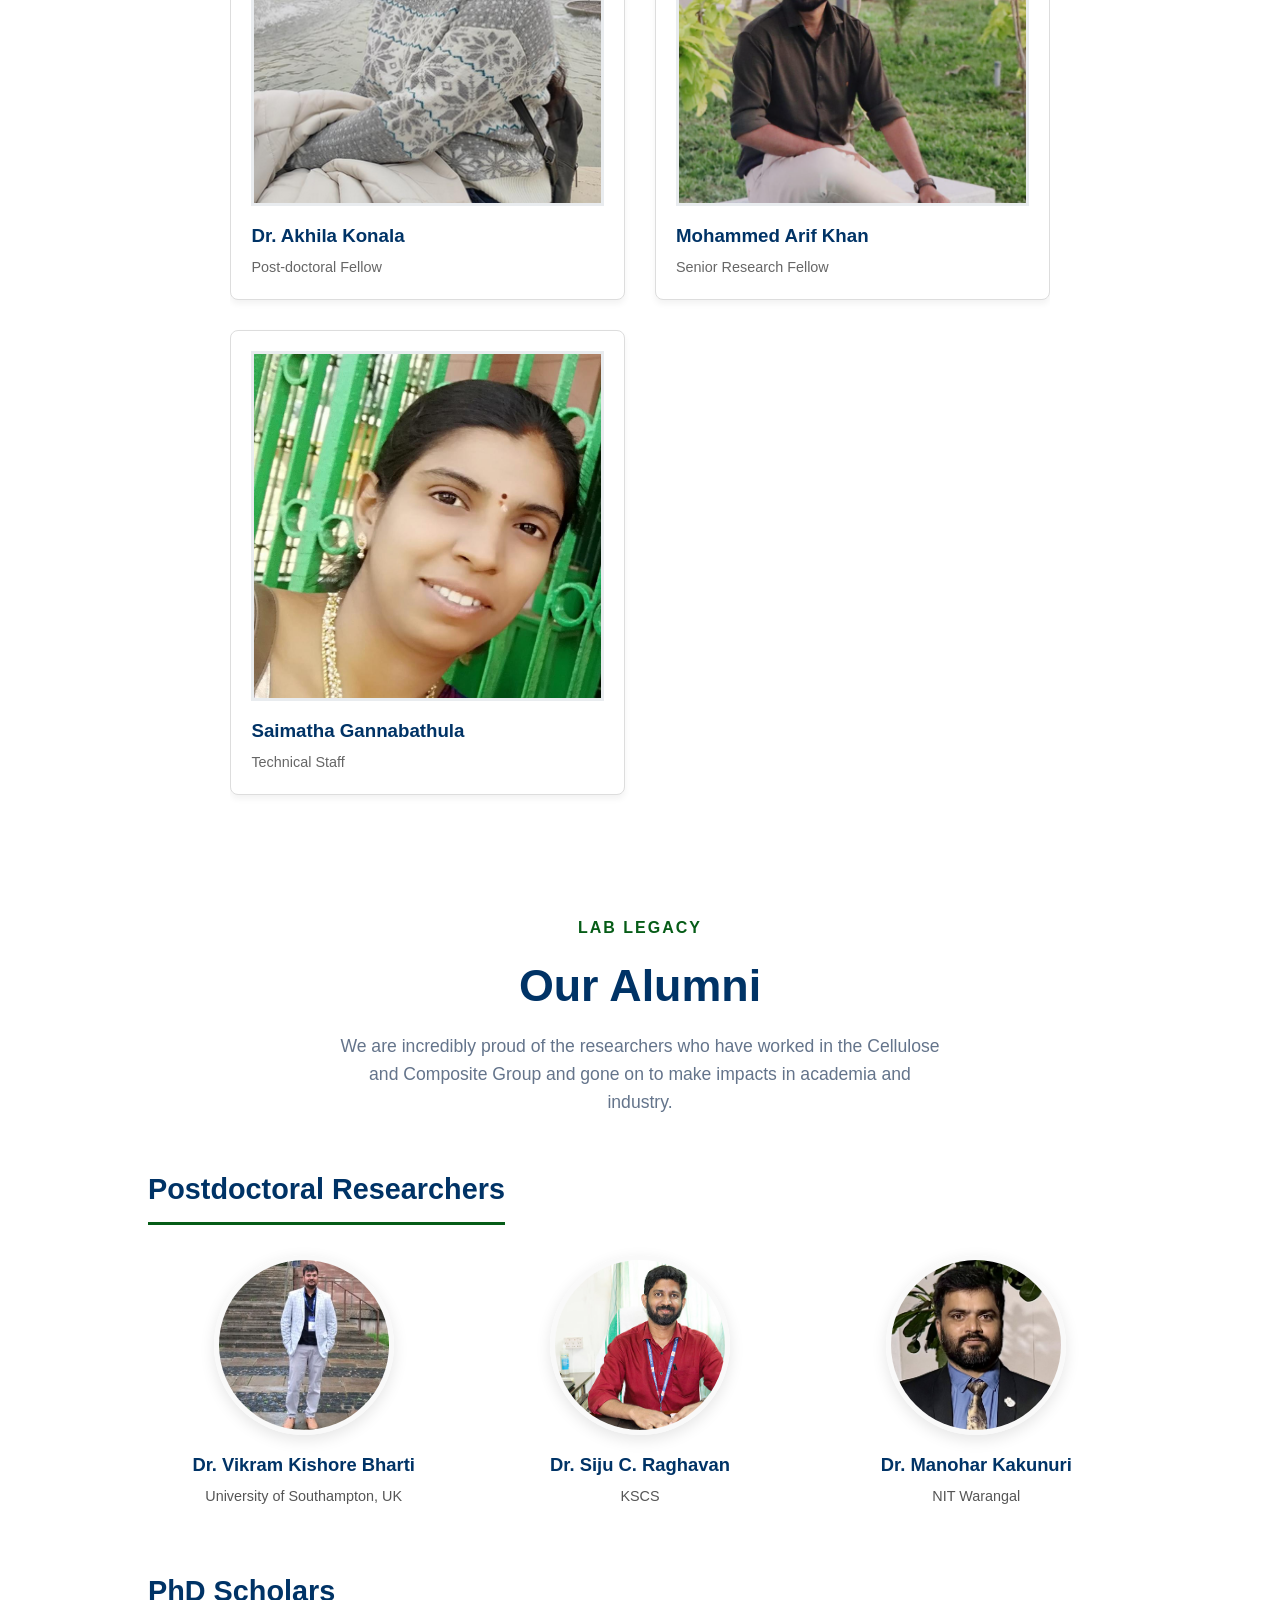
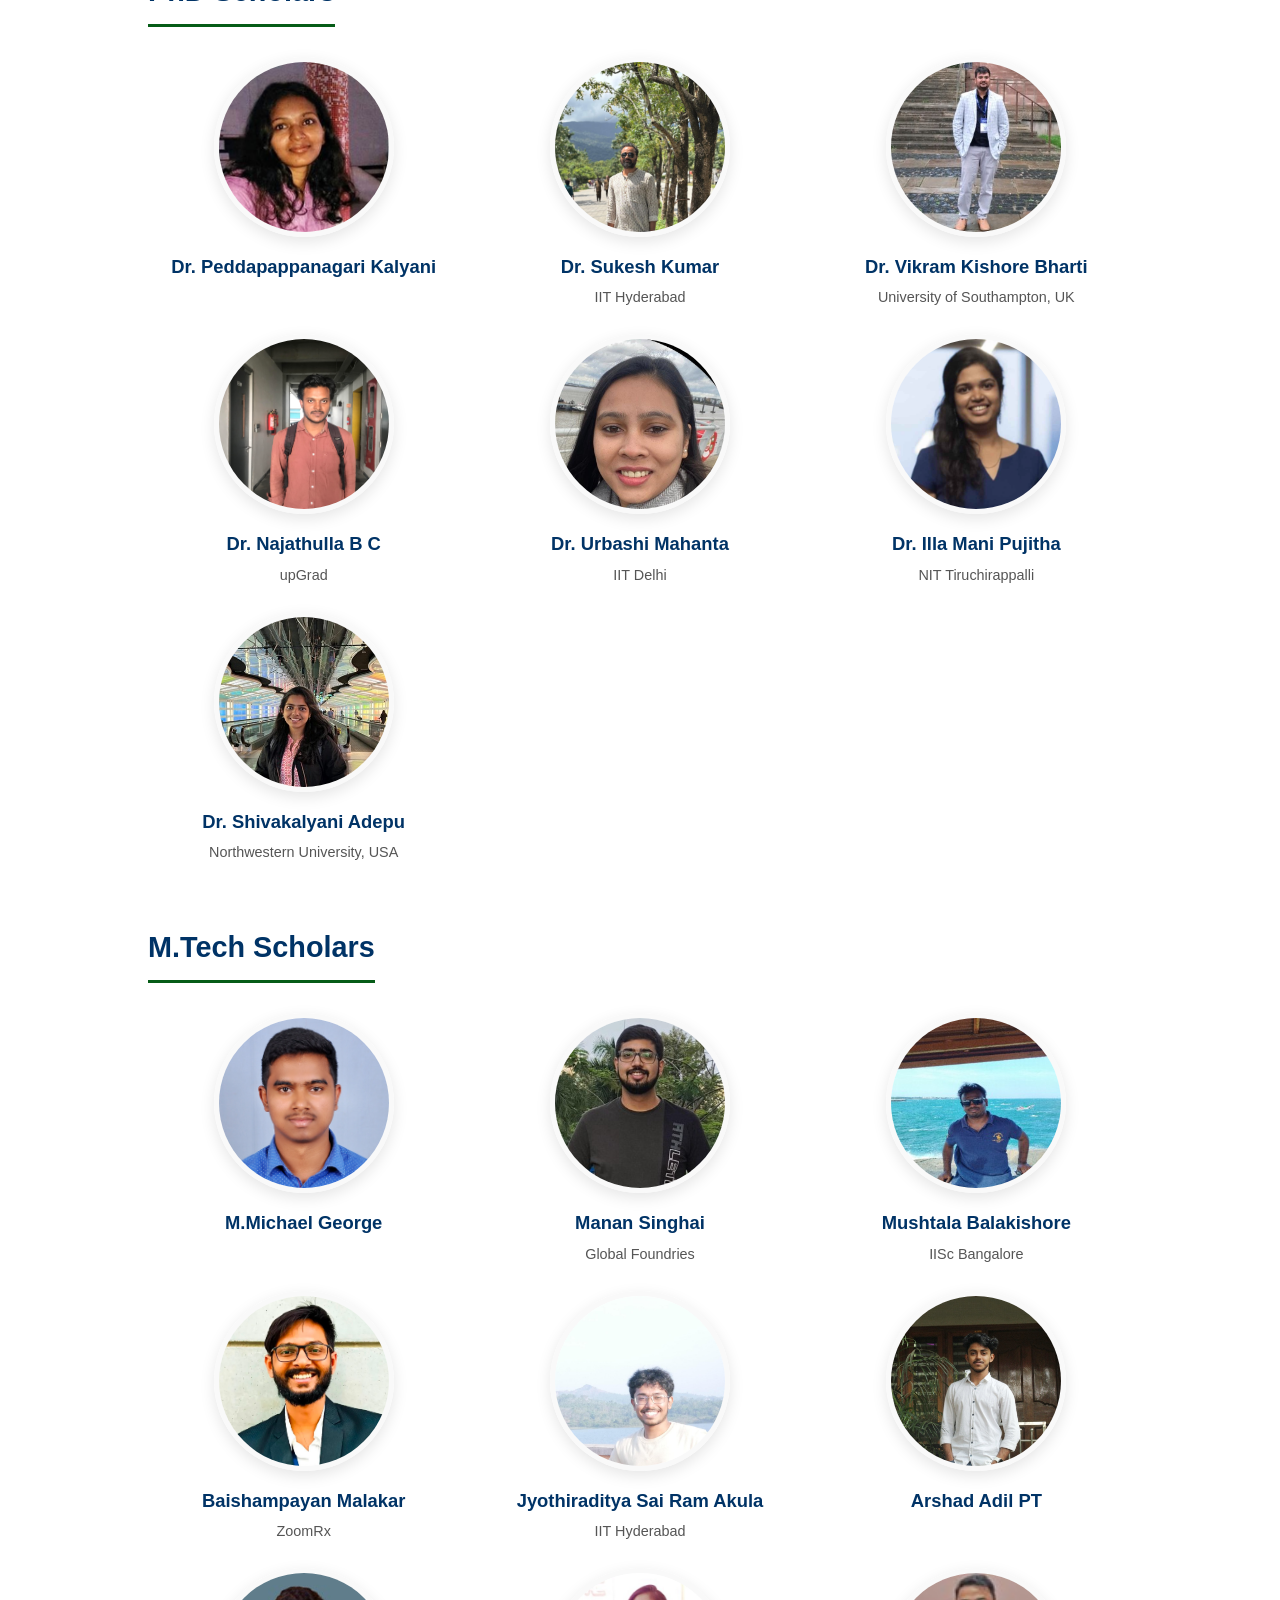
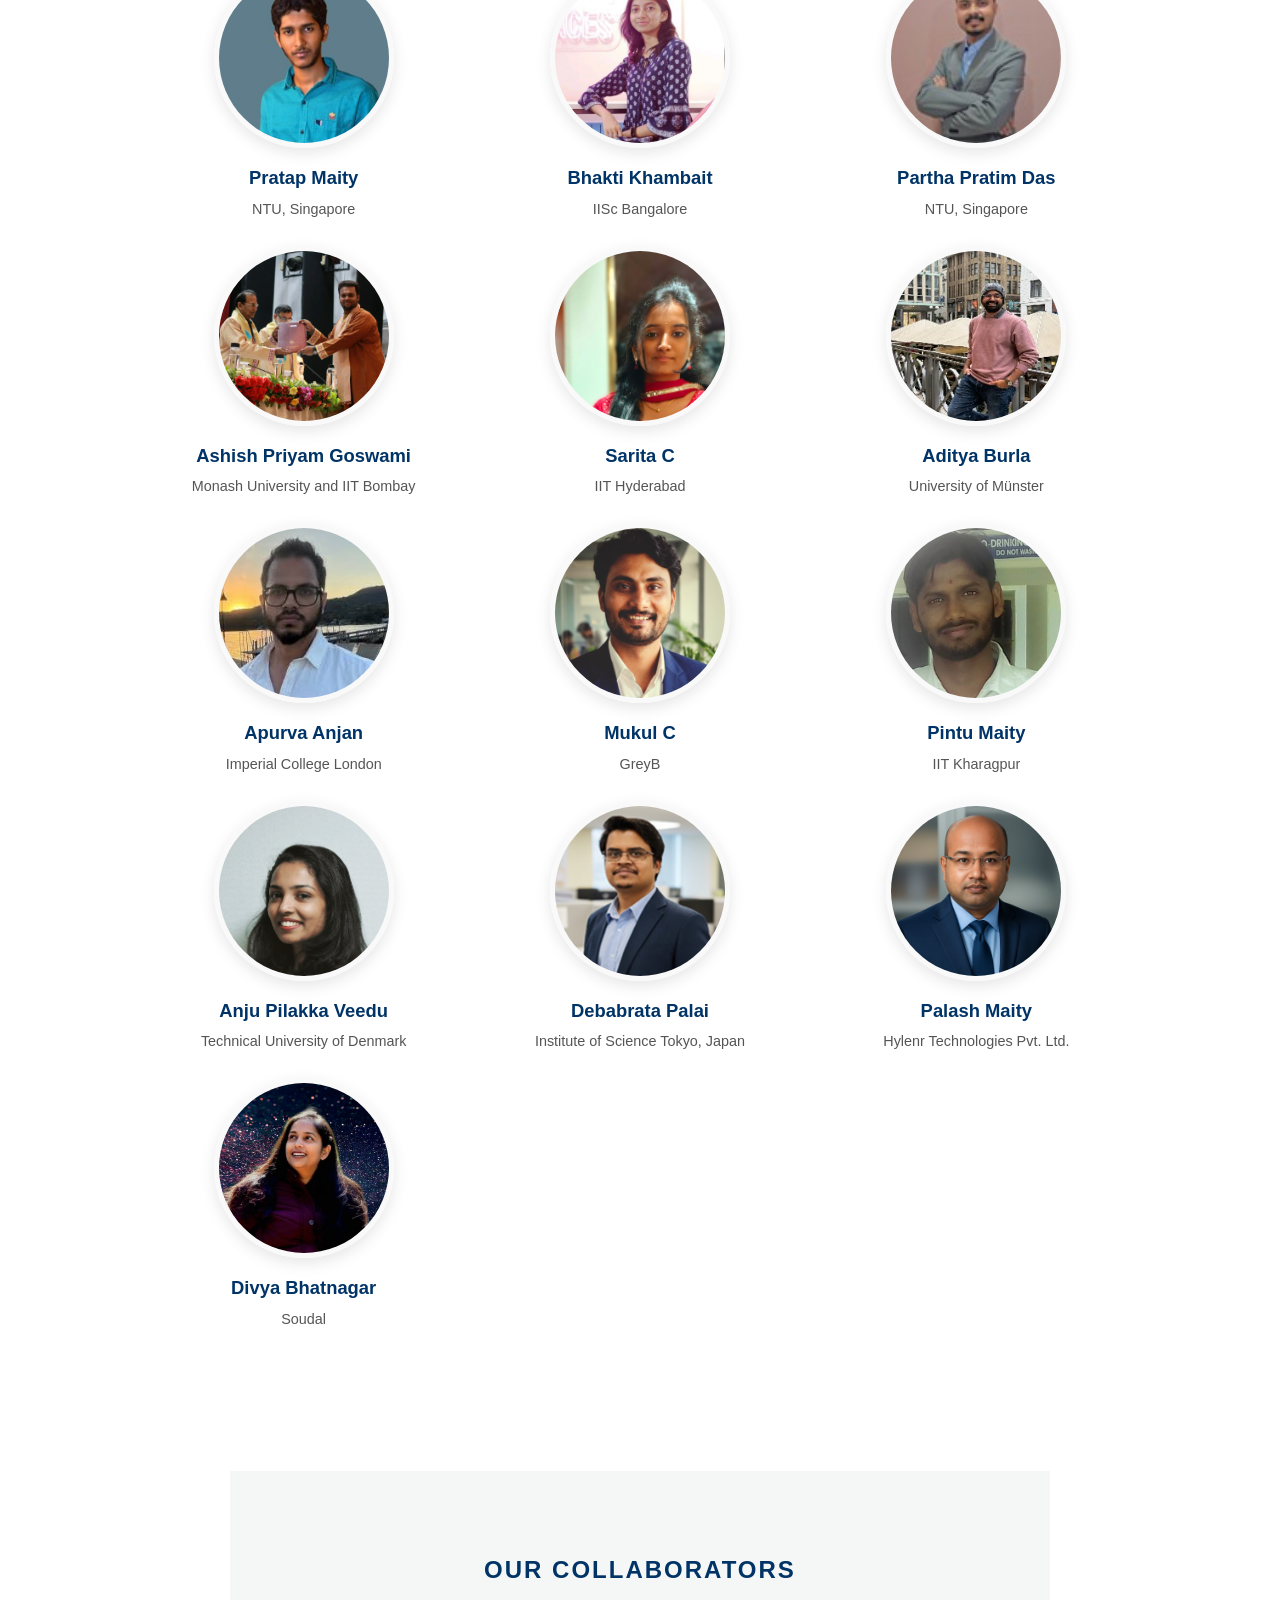
==== commit b08a9dfb: "Update index.html" ====
--- a/index.html
+++ b/index.html
@@ -409,7 +409,7 @@
              
    <section id="people" class="container">
     <h2 style="color: #003366; text-align: center; font-size: 2.8rem; margin-bottom: 10px;">Our Team</h2>
-    <p style="text-align: center; color: #64748b; margin-bottom: 30px; font-size: 1.1rem; max-width: 800px; margin-left: auto; margin-right: auto;">Meet the researchers driving innovation in the Cellulose and Composite Group</p>
+    <p style="text-align: center; color: #64748b; margin-bottom: 30px; font-size: 1.1rem; max-width: 800px; margin-left: auto; margin-right: auto;">Meet the researchers driving the Cellulose and Composite Group</p>
 
     <div class="team-grid">
  
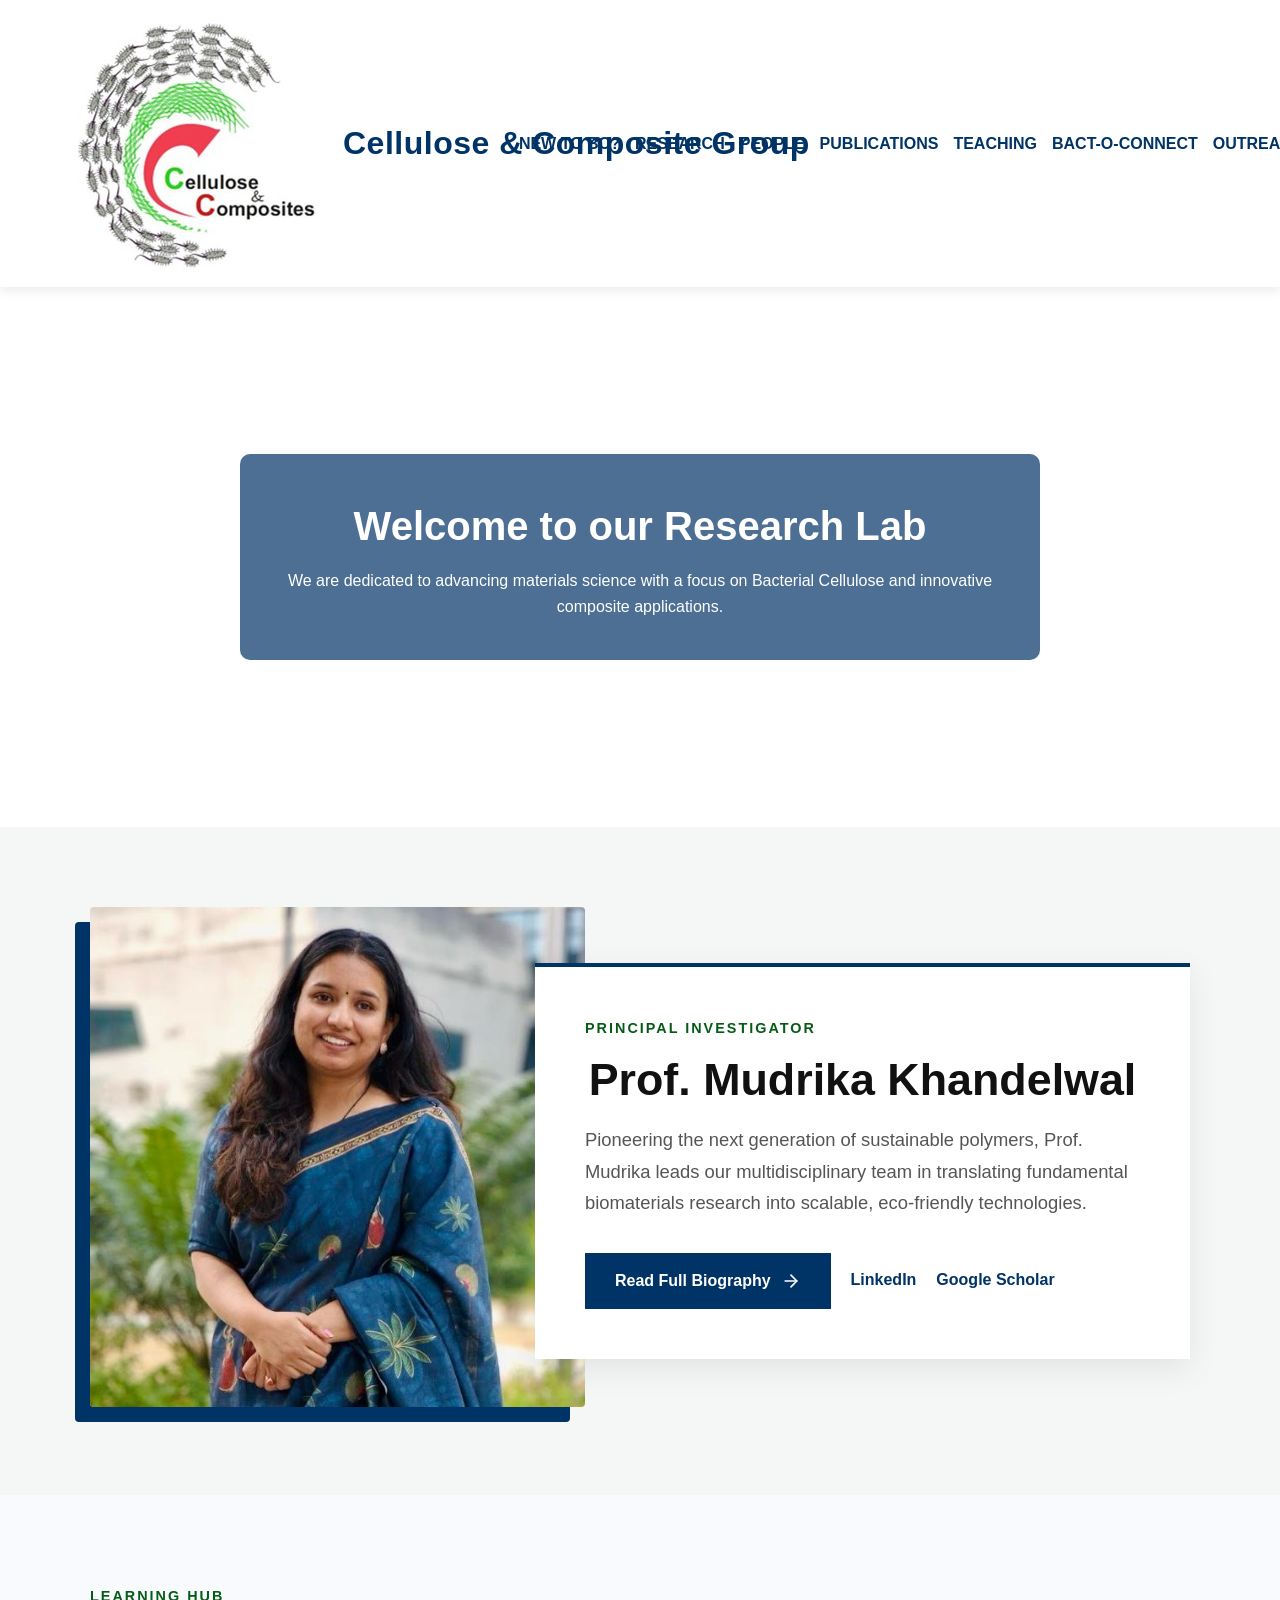
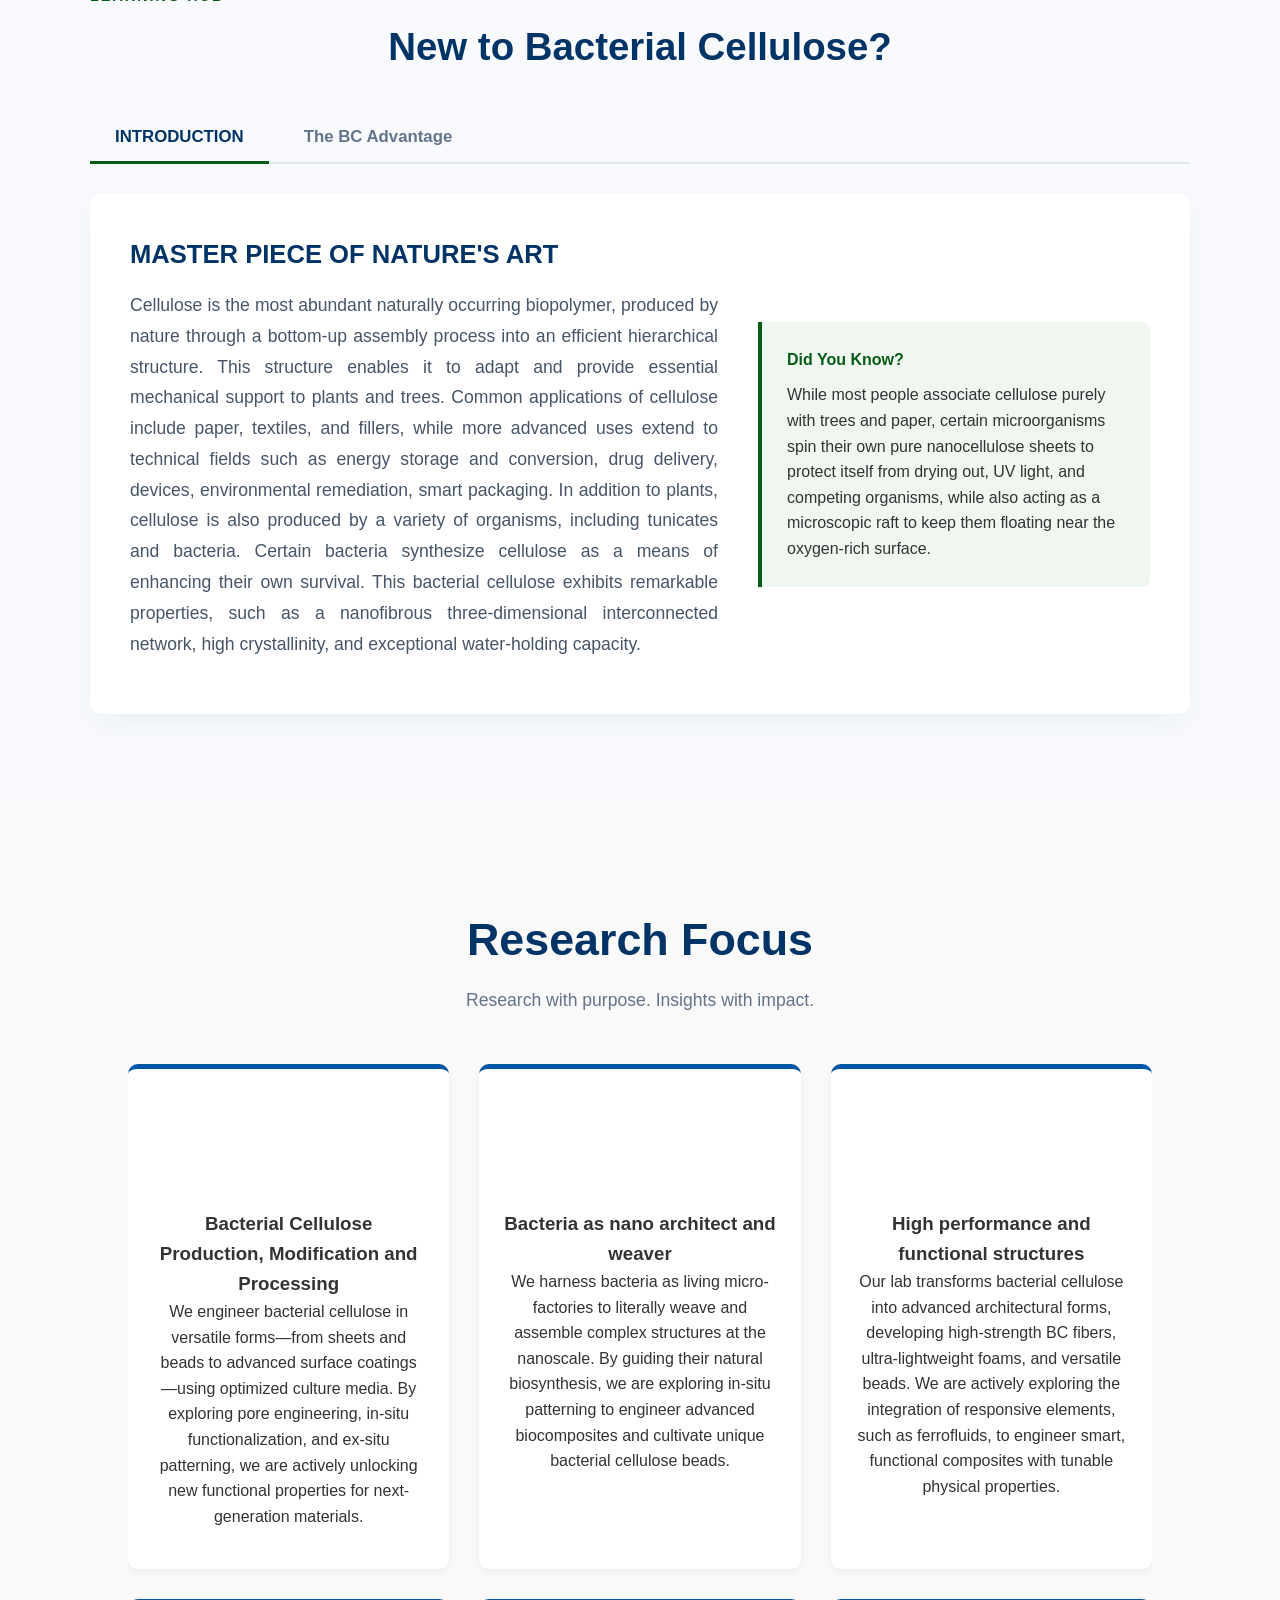
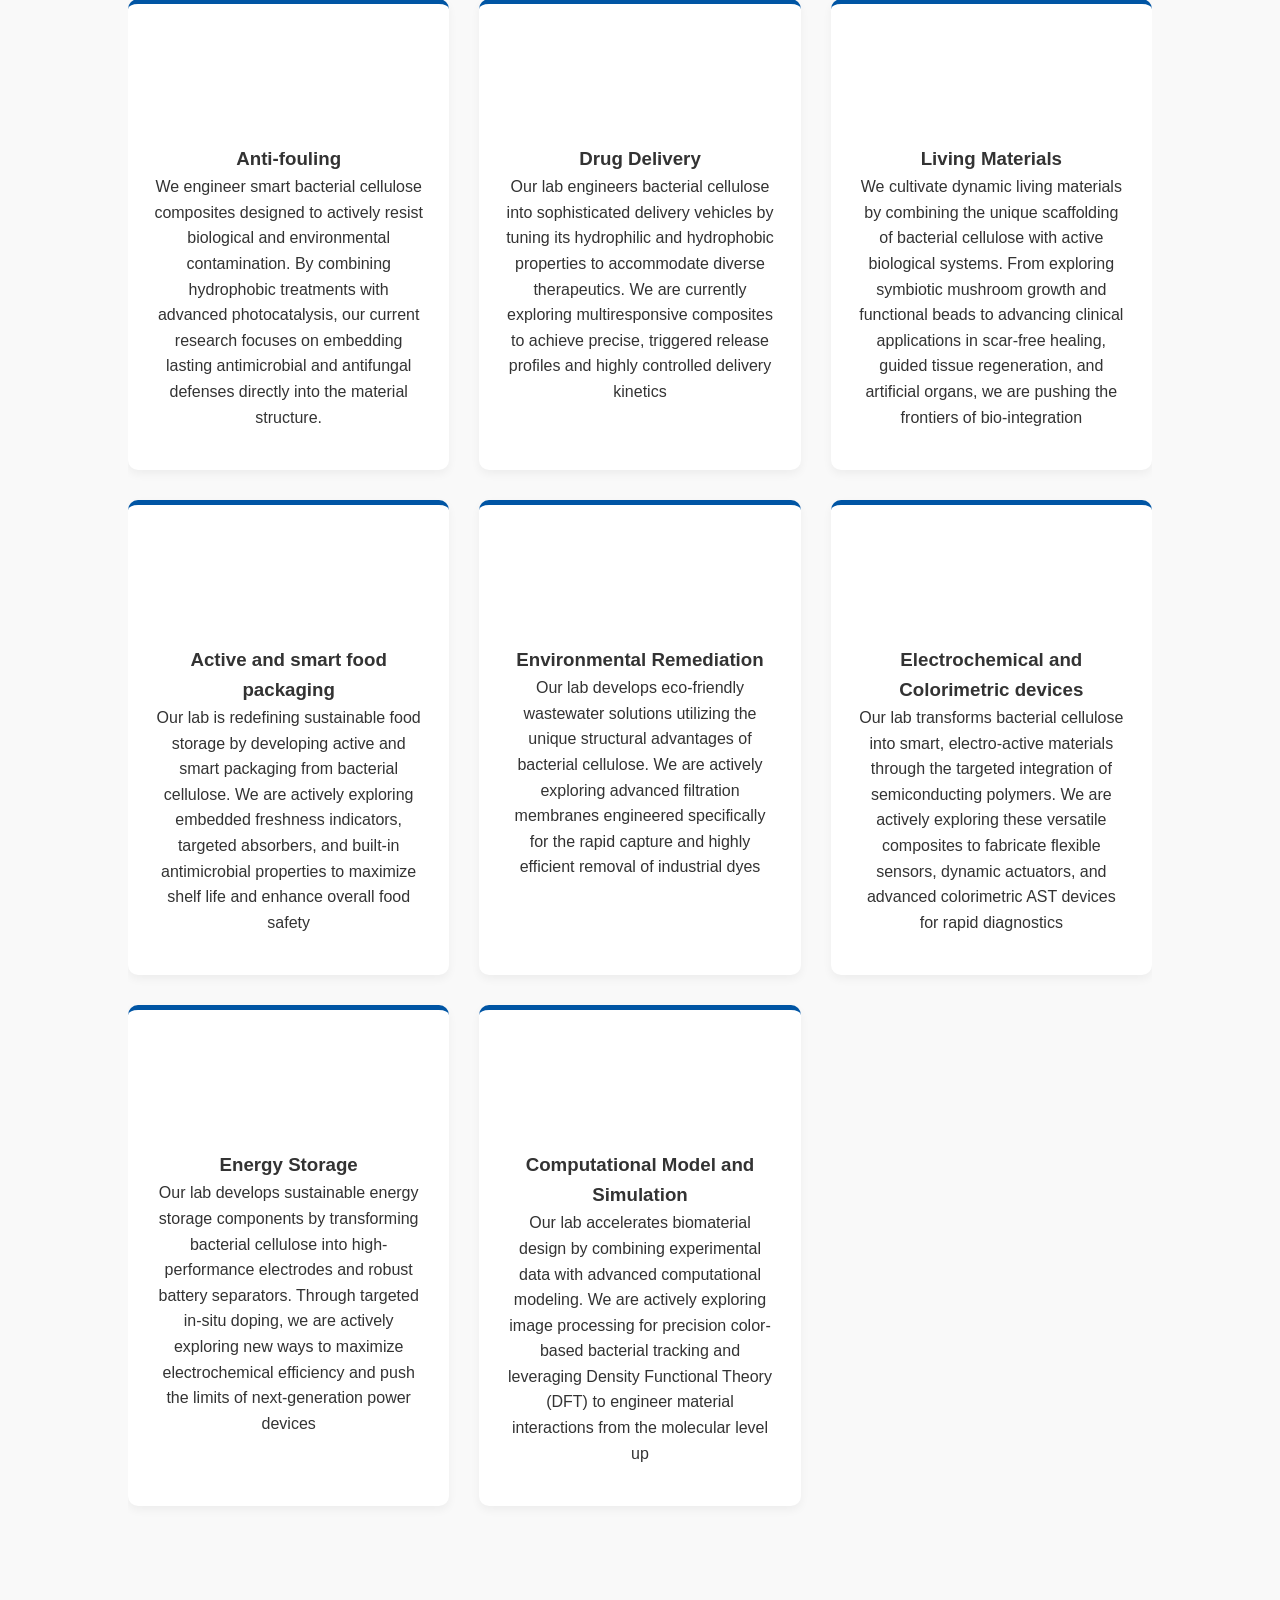
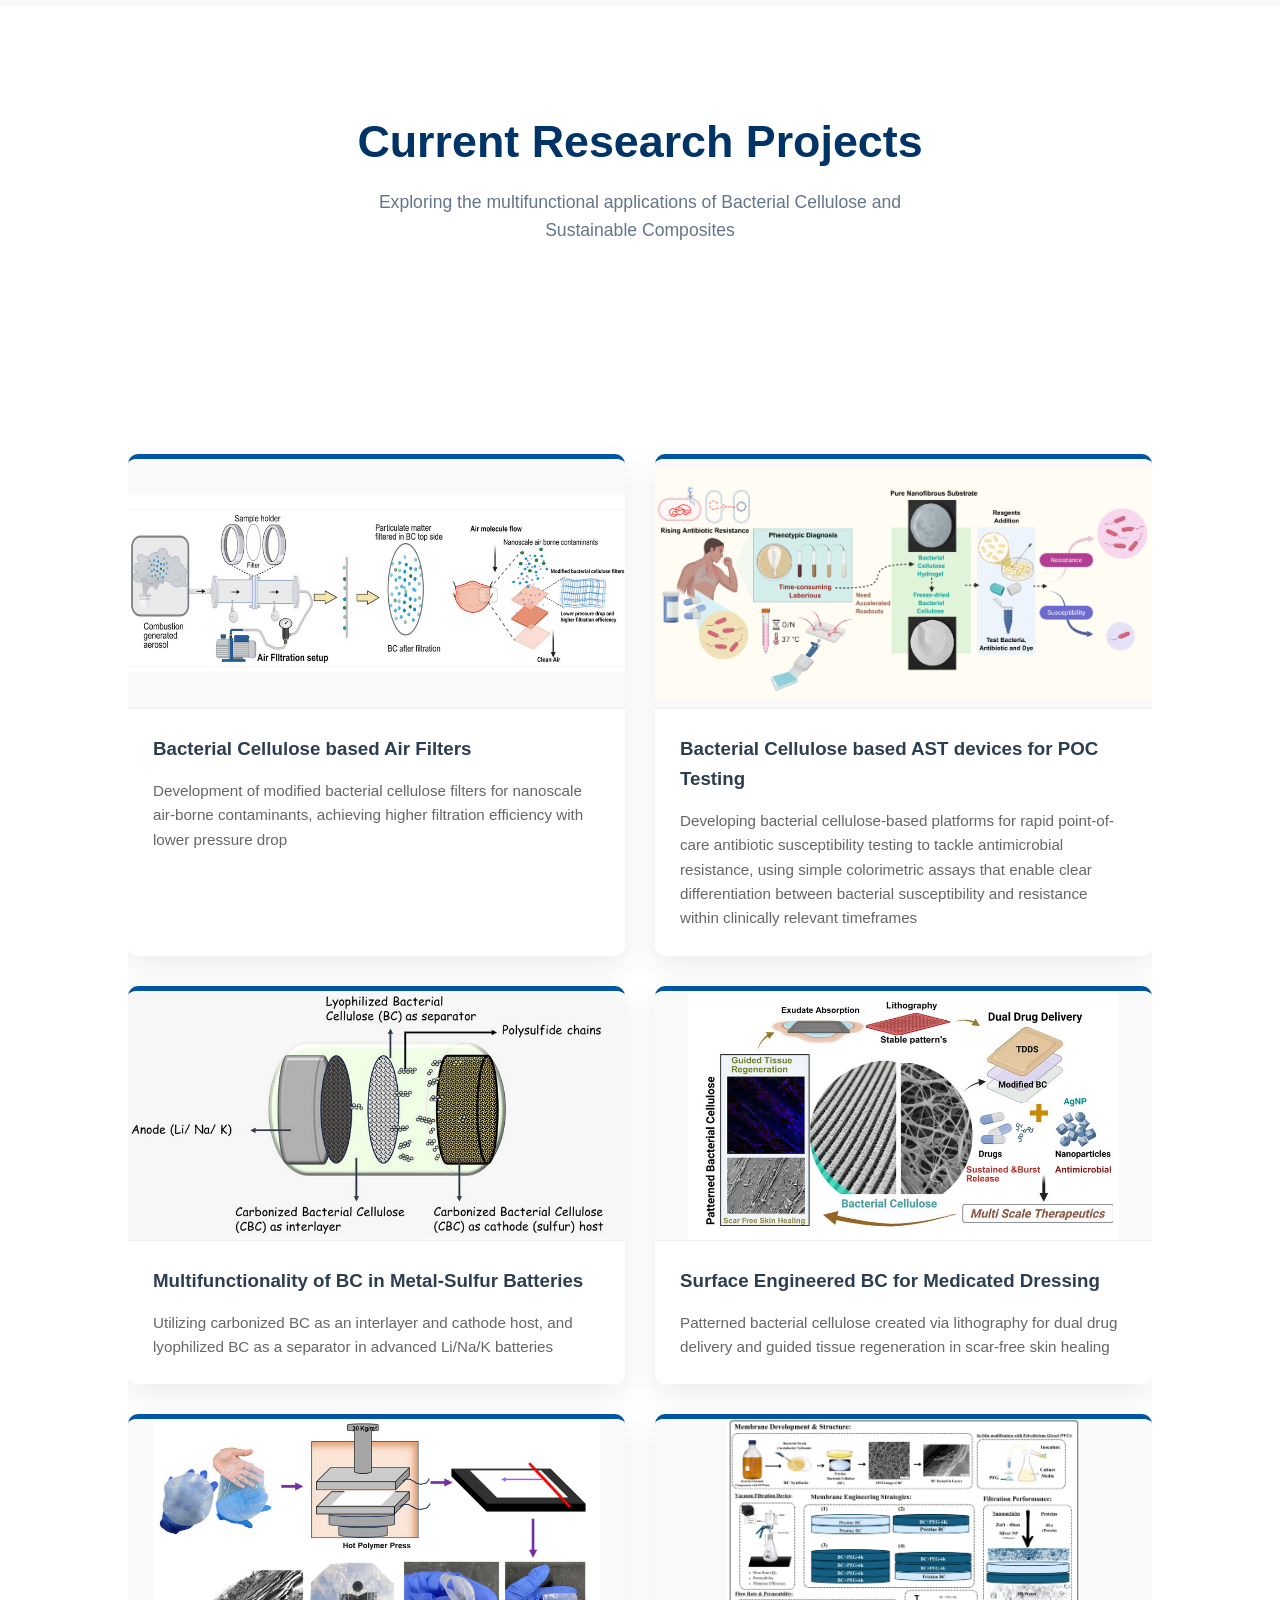
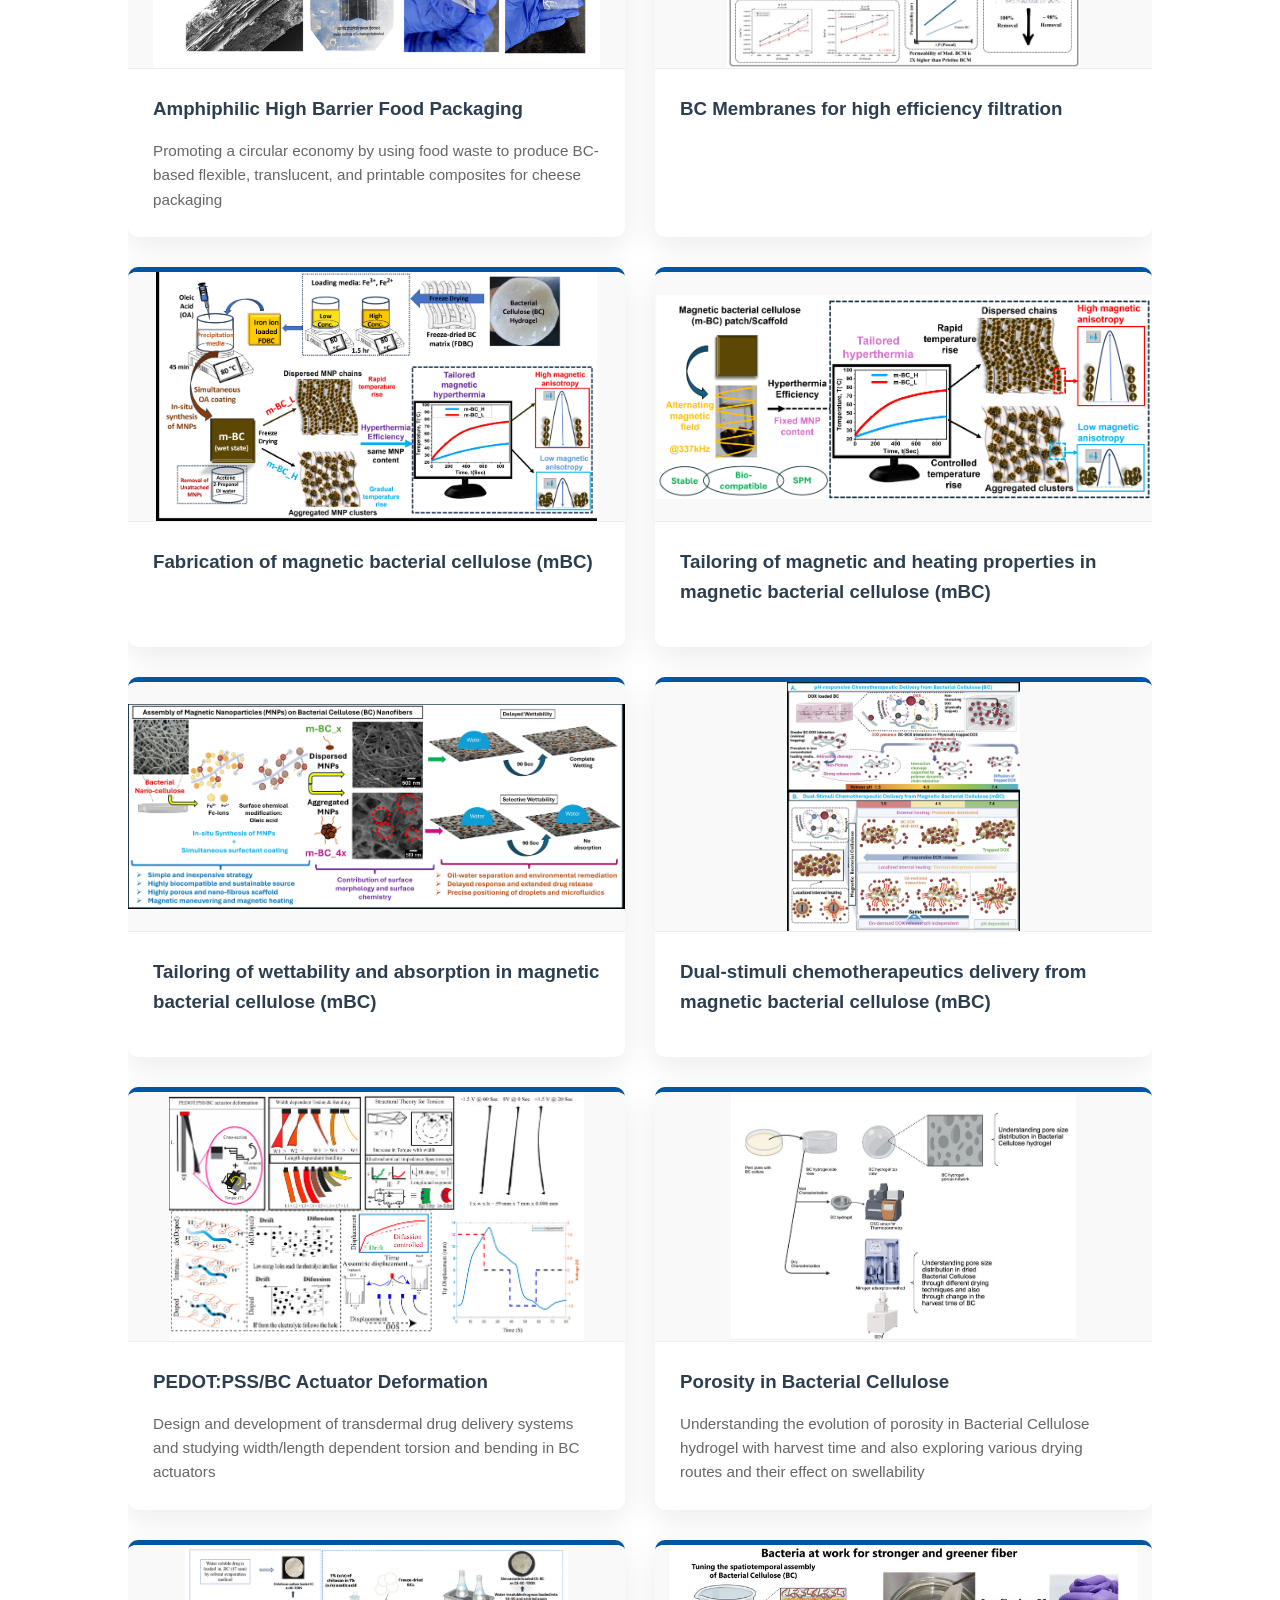
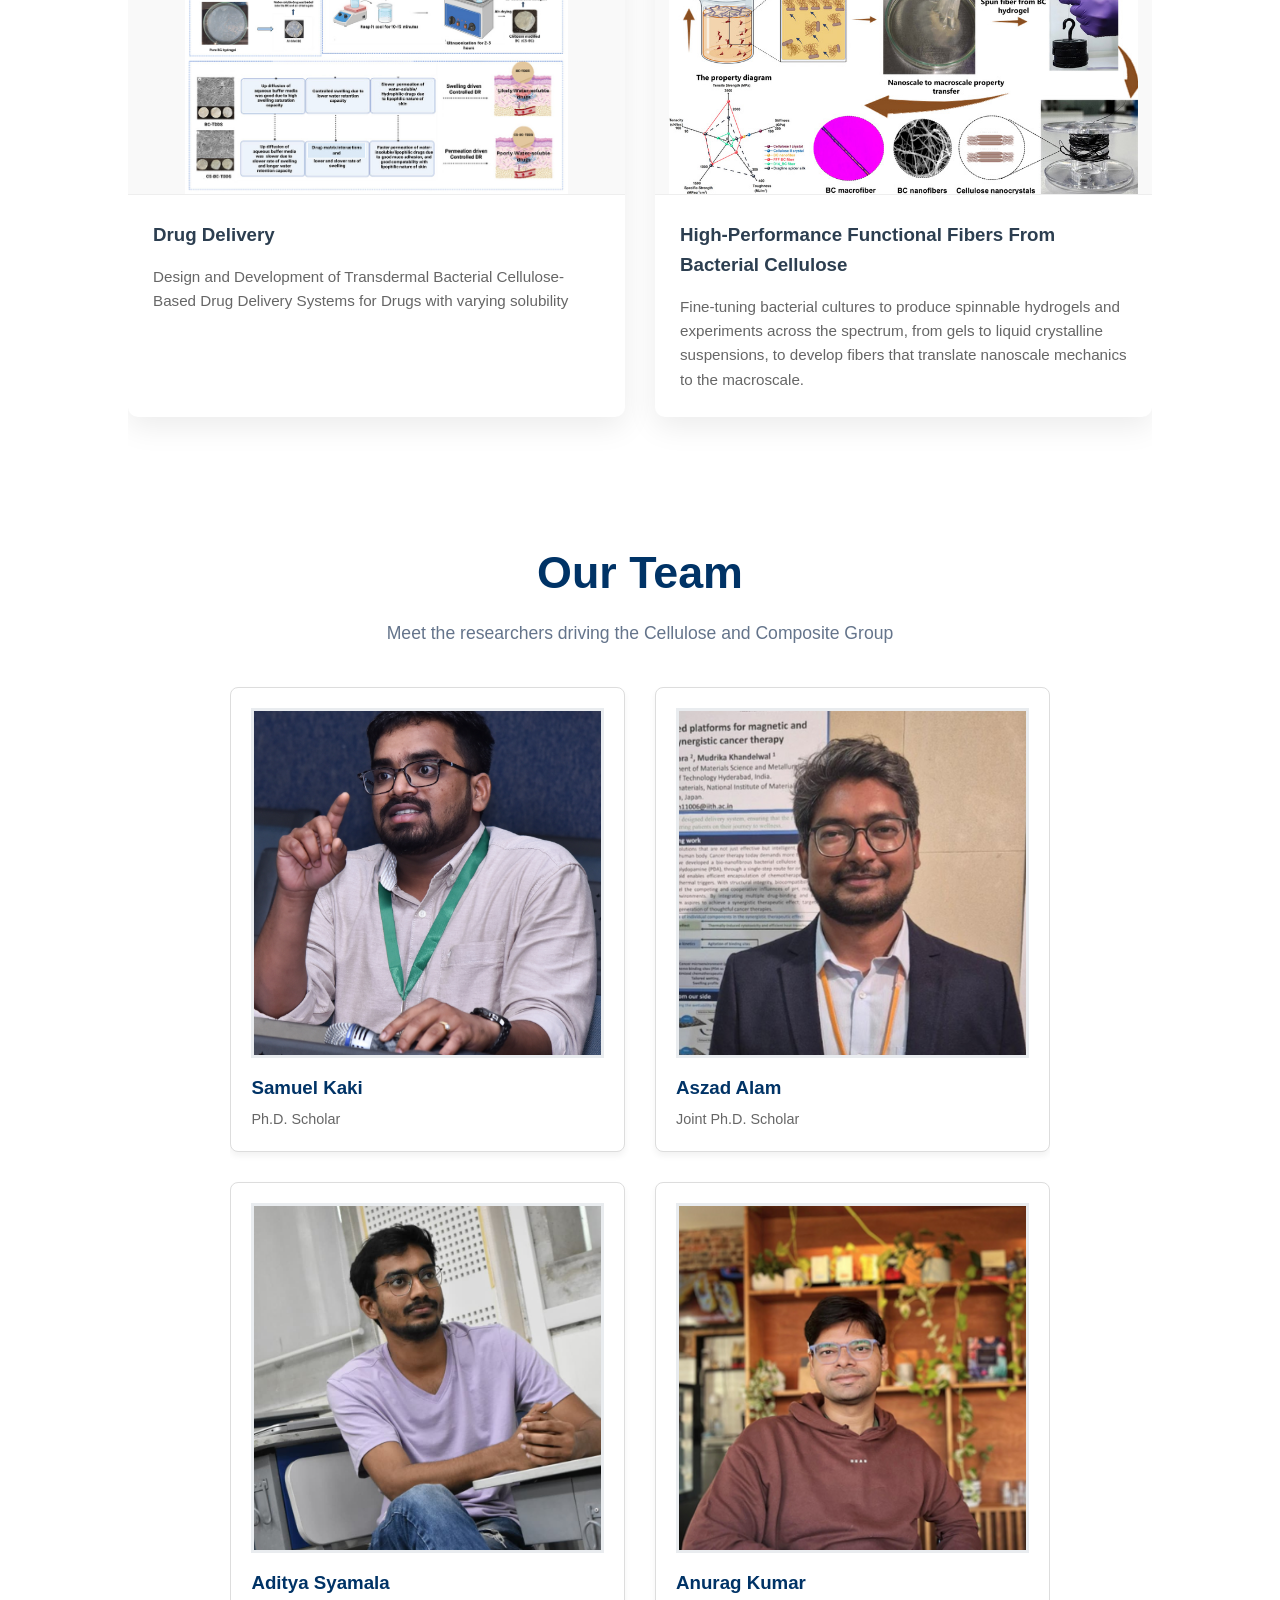
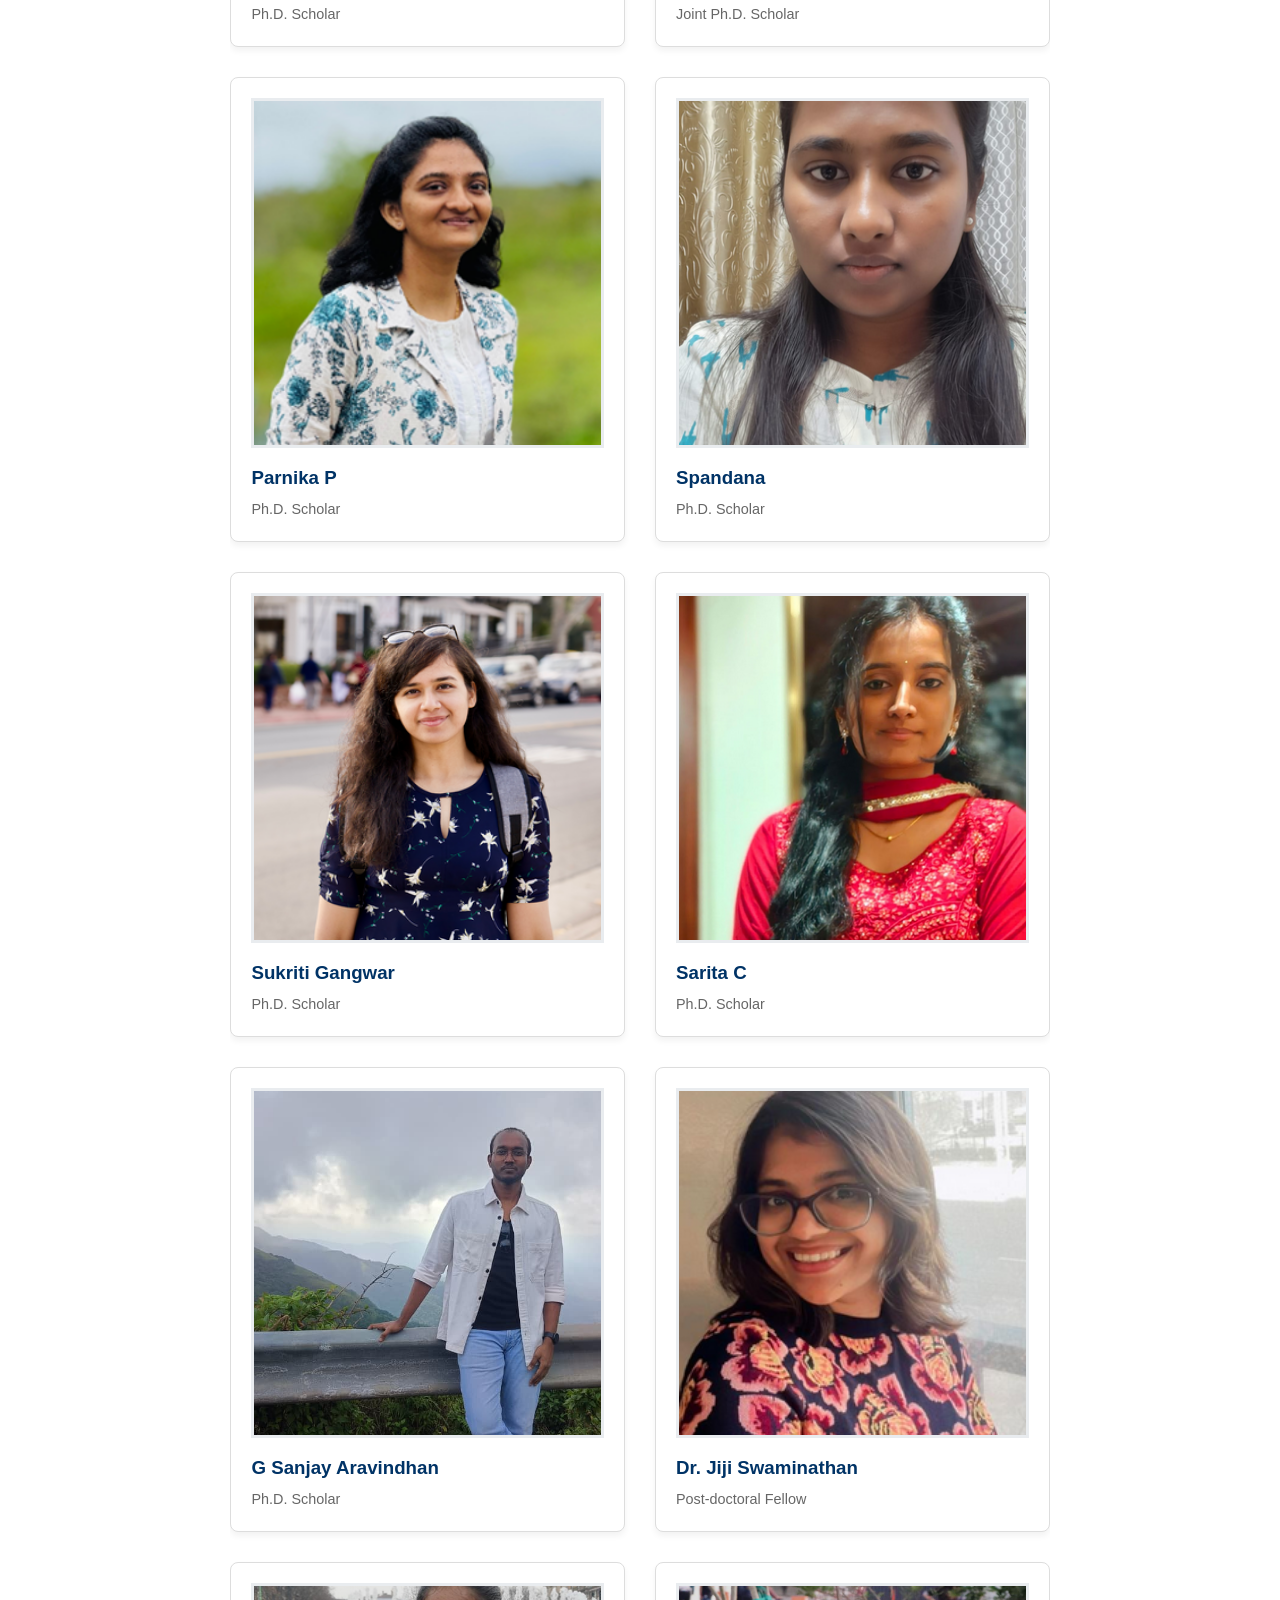
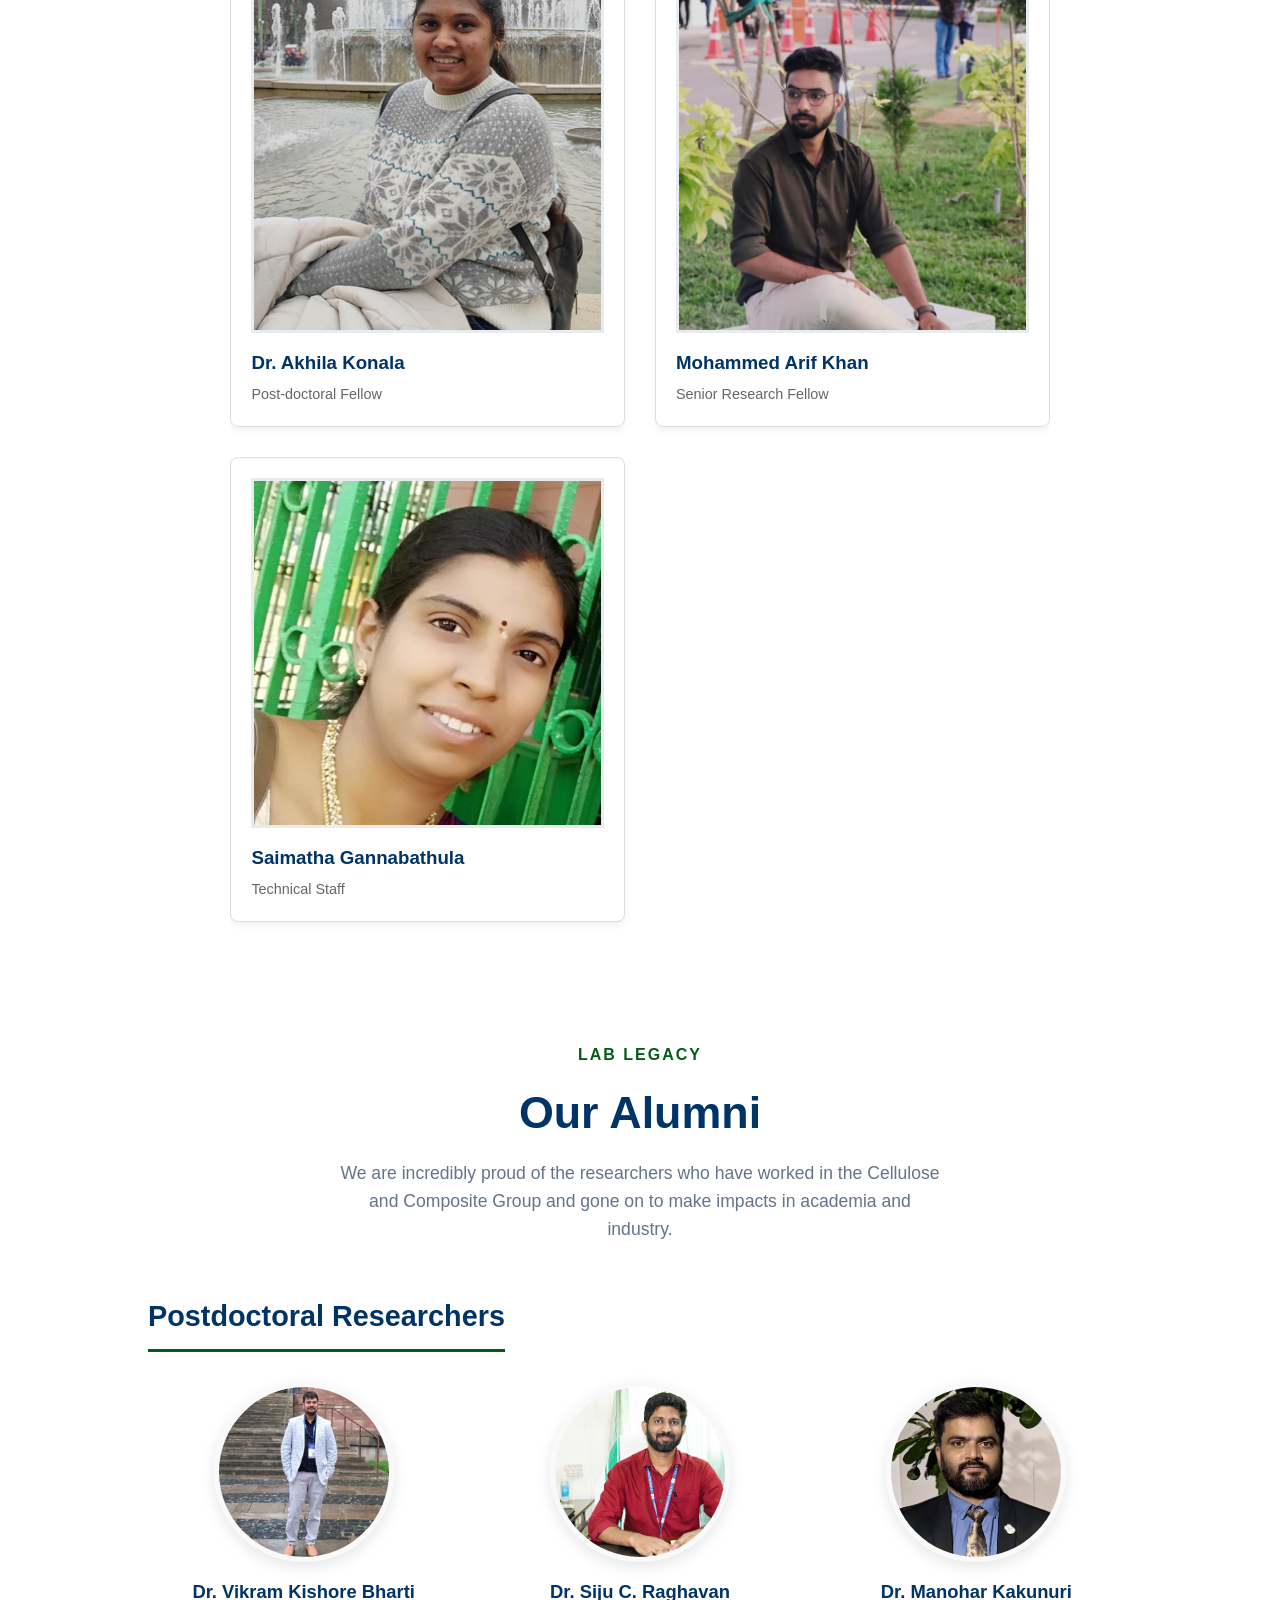
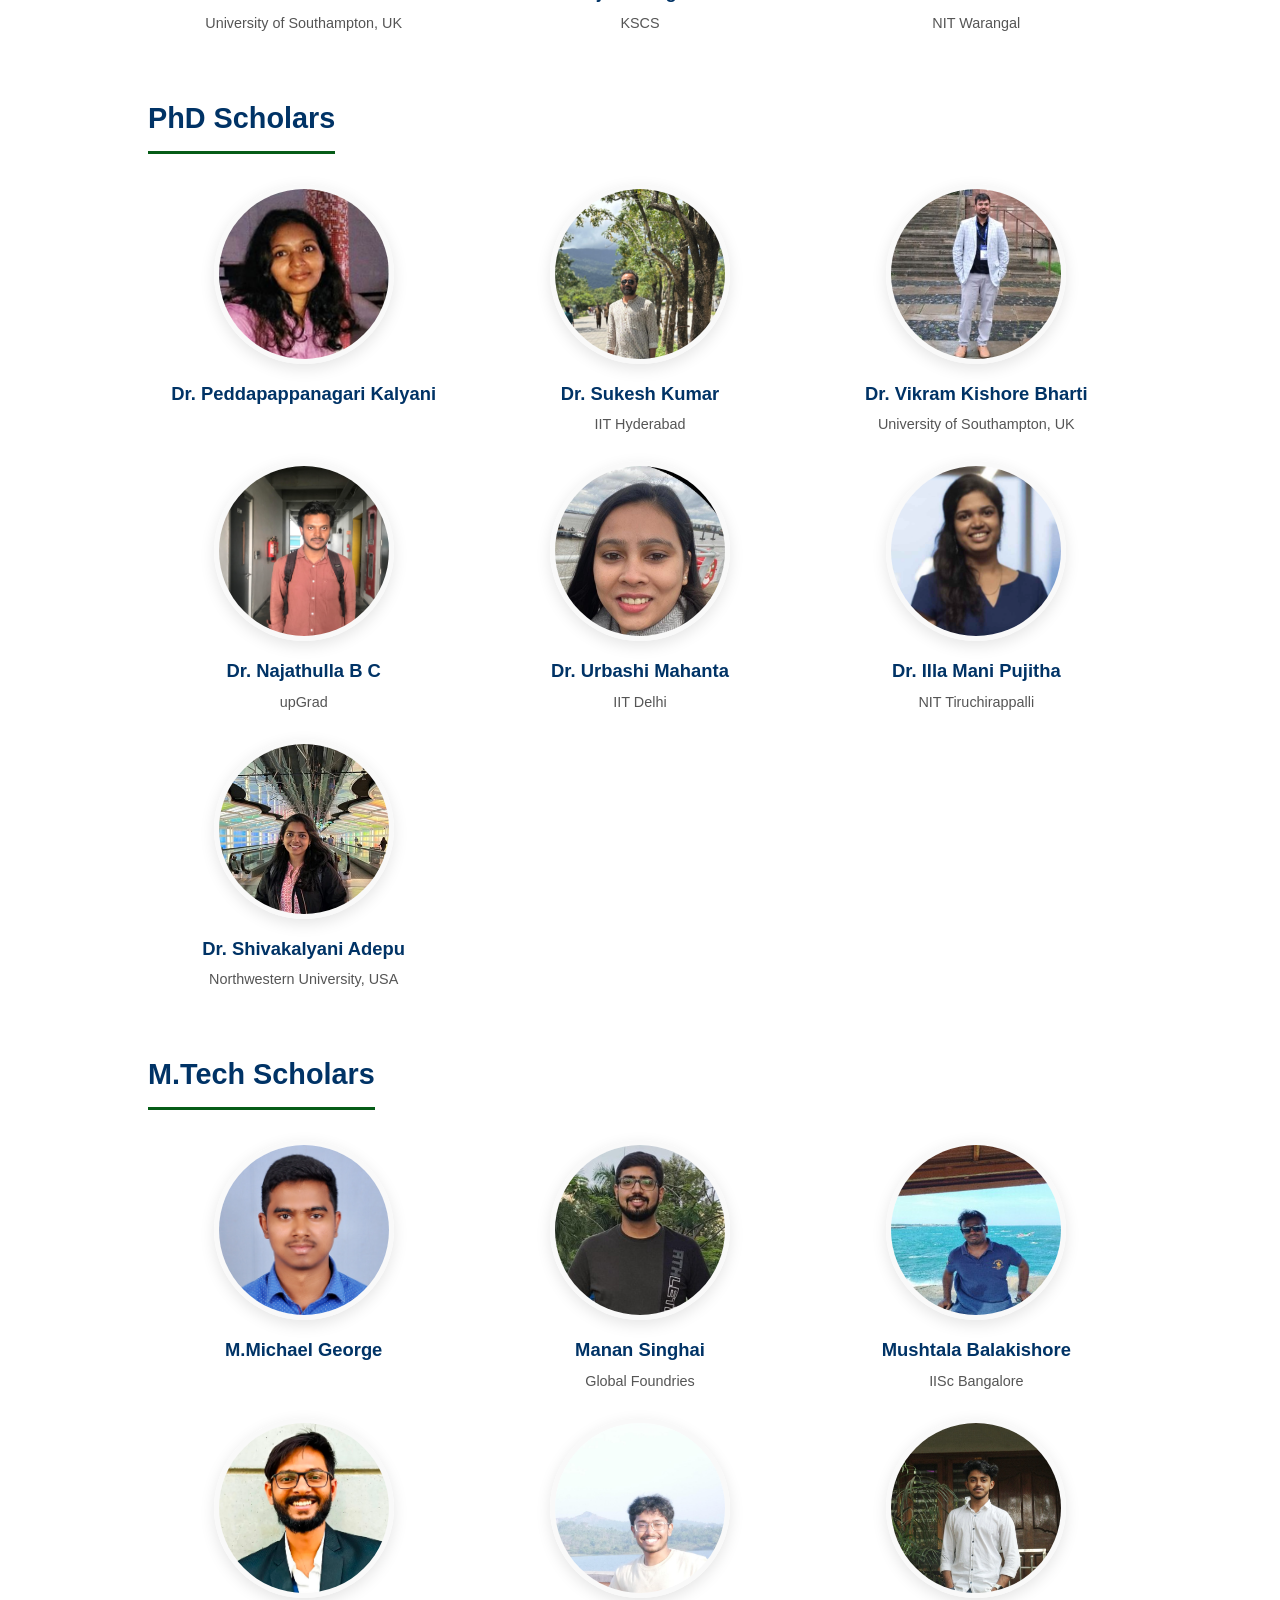
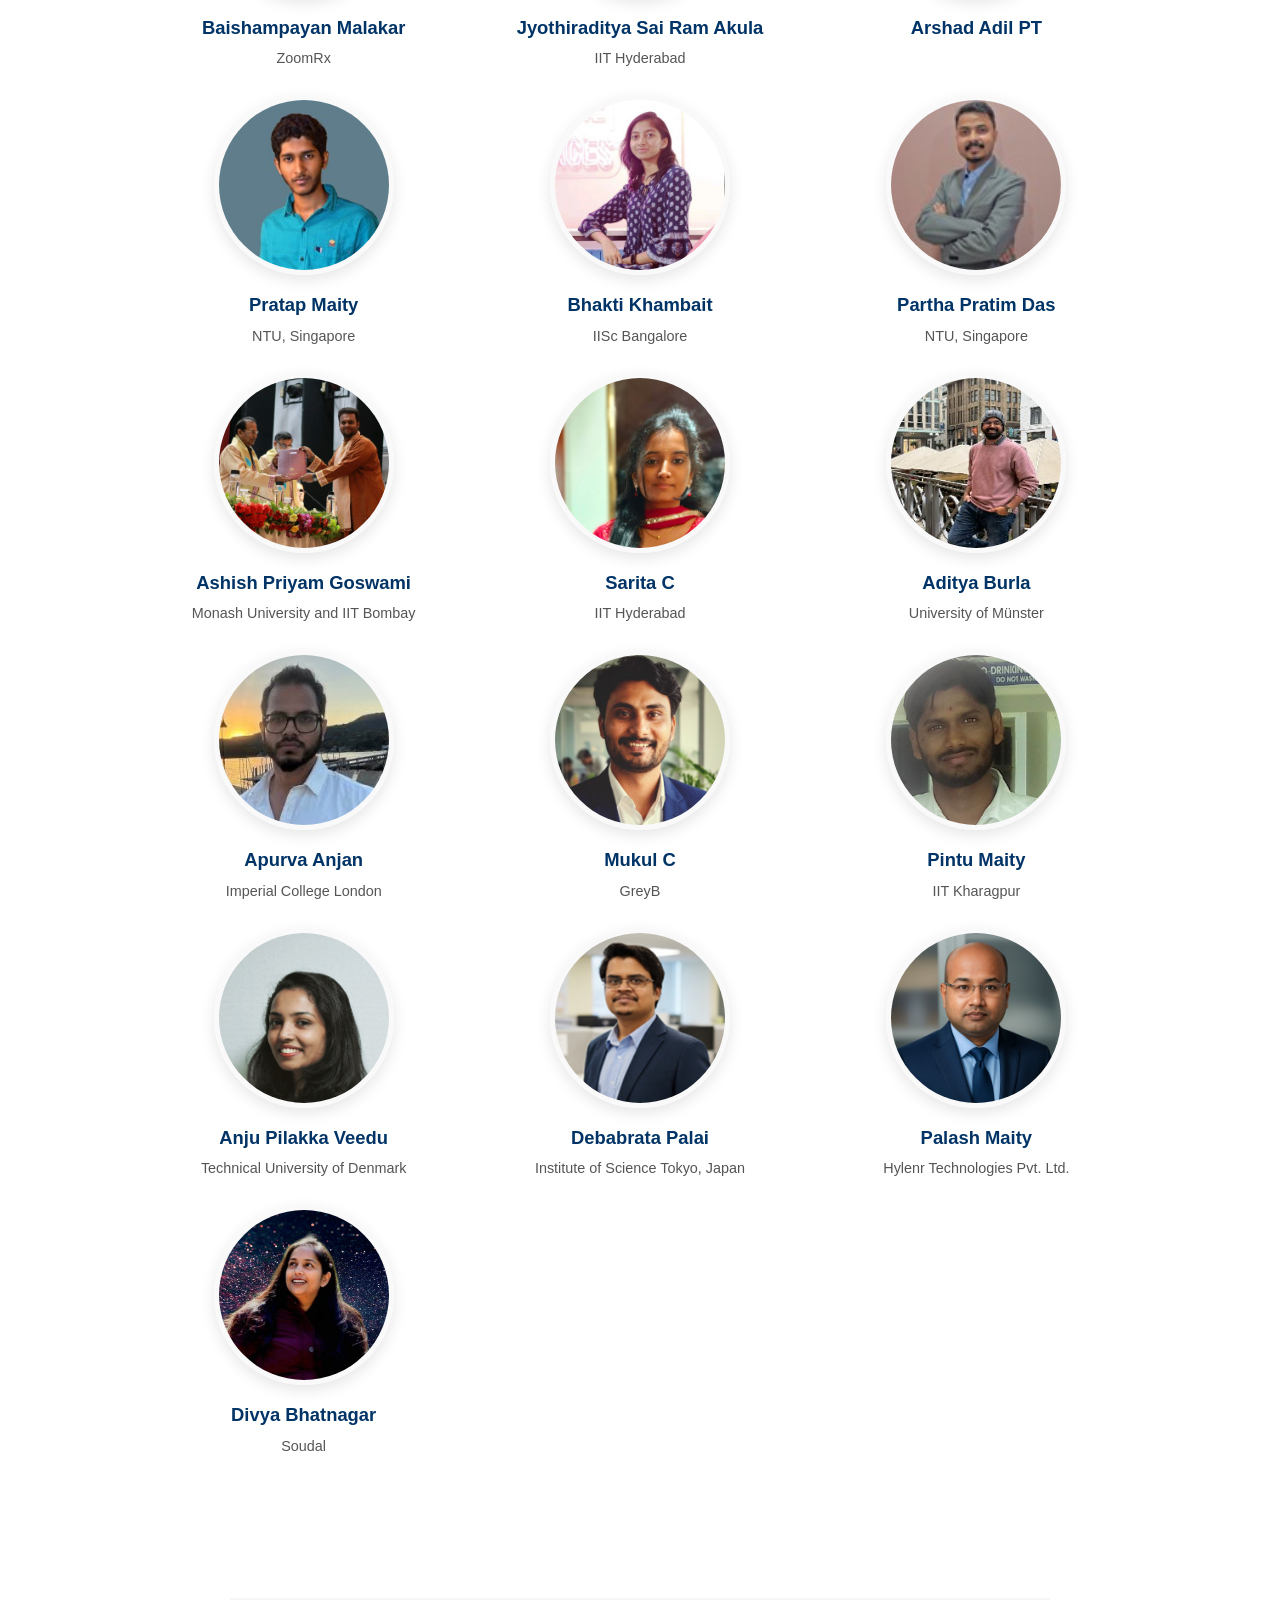
==== commit 6a326aef: "Update index.html" ====
--- a/index.html
+++ b/index.html
@@ -12,14 +12,19 @@
 <header>
     <div class="nav-container">
         
-        <a href="index.html" class="nav-logo">
-            <video autoplay loop muted playsinline class="nav-logo-video">
-                <source src="logo-video.mp4" type="video/mp4">
-                Your browser does not support the video tag.
-            </video>
-        </a>
+        <!-- 1. LEFT: Static Lab Logo -->
+        <div class="logo-left">
+            <a href="index.html" class="nav-logo">
+                <!-- ⚠️ Change 'logo.png' to your actual image file name -->
+                <img src="Logo.jpg" alt="Cellulose & Composite Group Logo" class="header-logo">
+                
+                <!-- I included the text span just in case your static image doesn't have the text built-in! Delete this span if you don't need it. -->
+                <span class="logo-text">Cellulose & Composite Group</span> 
+            </a>
+        </div>
         
-        <nav>
+        <!-- 2. CENTER: Navigation Links -->
+        <nav class="nav-center">
             <ul class="nav-links">
                 <li><a href="#new-to-bc">New to BC?</a></li>
                 <li><a href="#research">Research</a></li>
@@ -30,10 +35,17 @@
                 <li><a href="#outreach">Outreach</a></li>
                 <li><a href="#gallery">Gallery</a></li>
                 <li><a href="https://www.duckit.in/" target="_blank">Startup</a></li>
-                <li><a href="#contact"> Contact Us</a></li>
                 <li><a href="#contact">Contact</a></li>
             </ul>
         </nav>
+
+        <!-- 3. RIGHT: IITH Logo -->
+        <div class="logo-right">
+            <a href="https://iith.ac.in/" target="_blank">
+                <!-- ⚠️ Change 'iith-logo.png' to your actual IITH image file name -->
+                <img src="iith.png" alt="IITH Logo" class="iith-logo">
+            </a>
+        </div>
 
     </div>
 </header>
@@ -3021,6 +3033,12 @@
             <p>Location: Indian Institute of Technology Hyderabad</p>
             <p>&copy; 2026 Cellulose and Composite Group. All rights reserved.</p>
         </div>
+      <!-- ========================================== -->
+<!-- WEBSITE CREDITS -->
+<!-- ========================================== -->
+<div class="website-credits">
+    <p>Website Weavers: <strong>Jiji, Sukesh and Sukriti</strong></p>
+</div>
     </footer>
 
 <script>
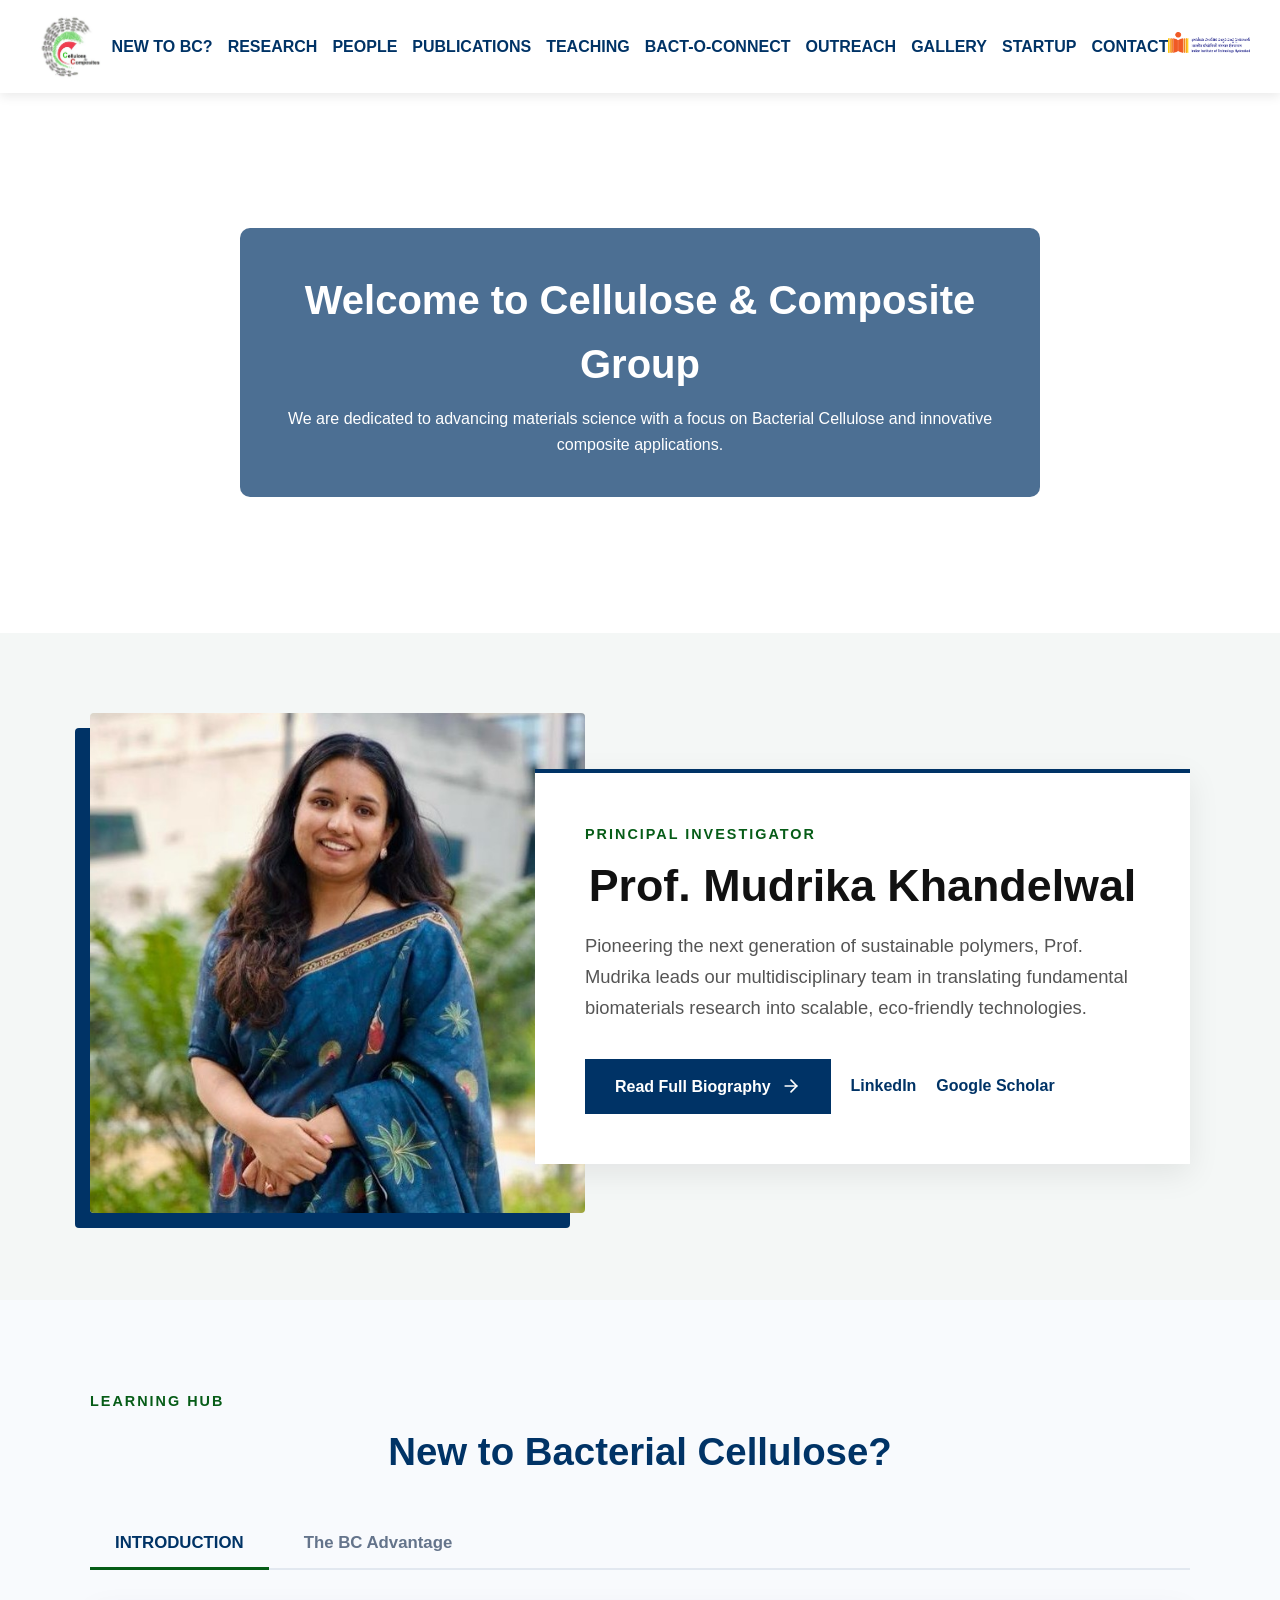
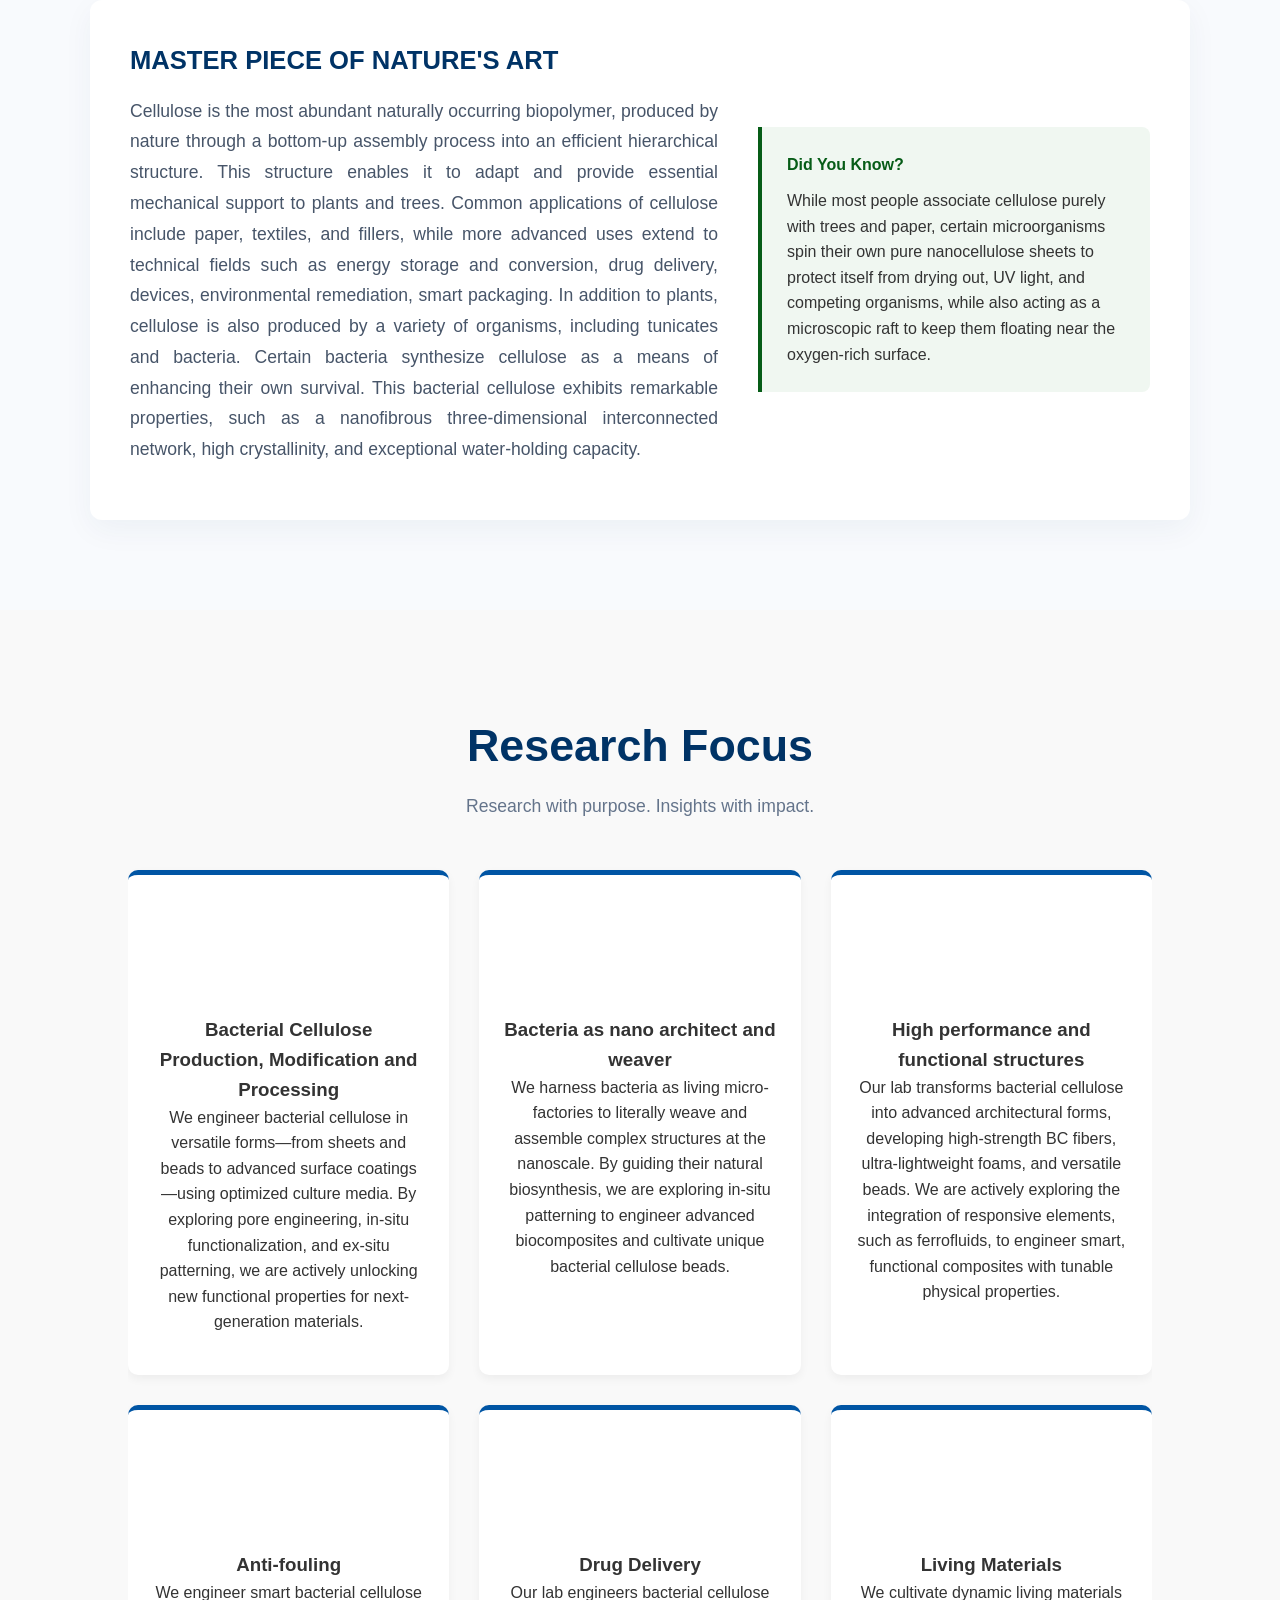
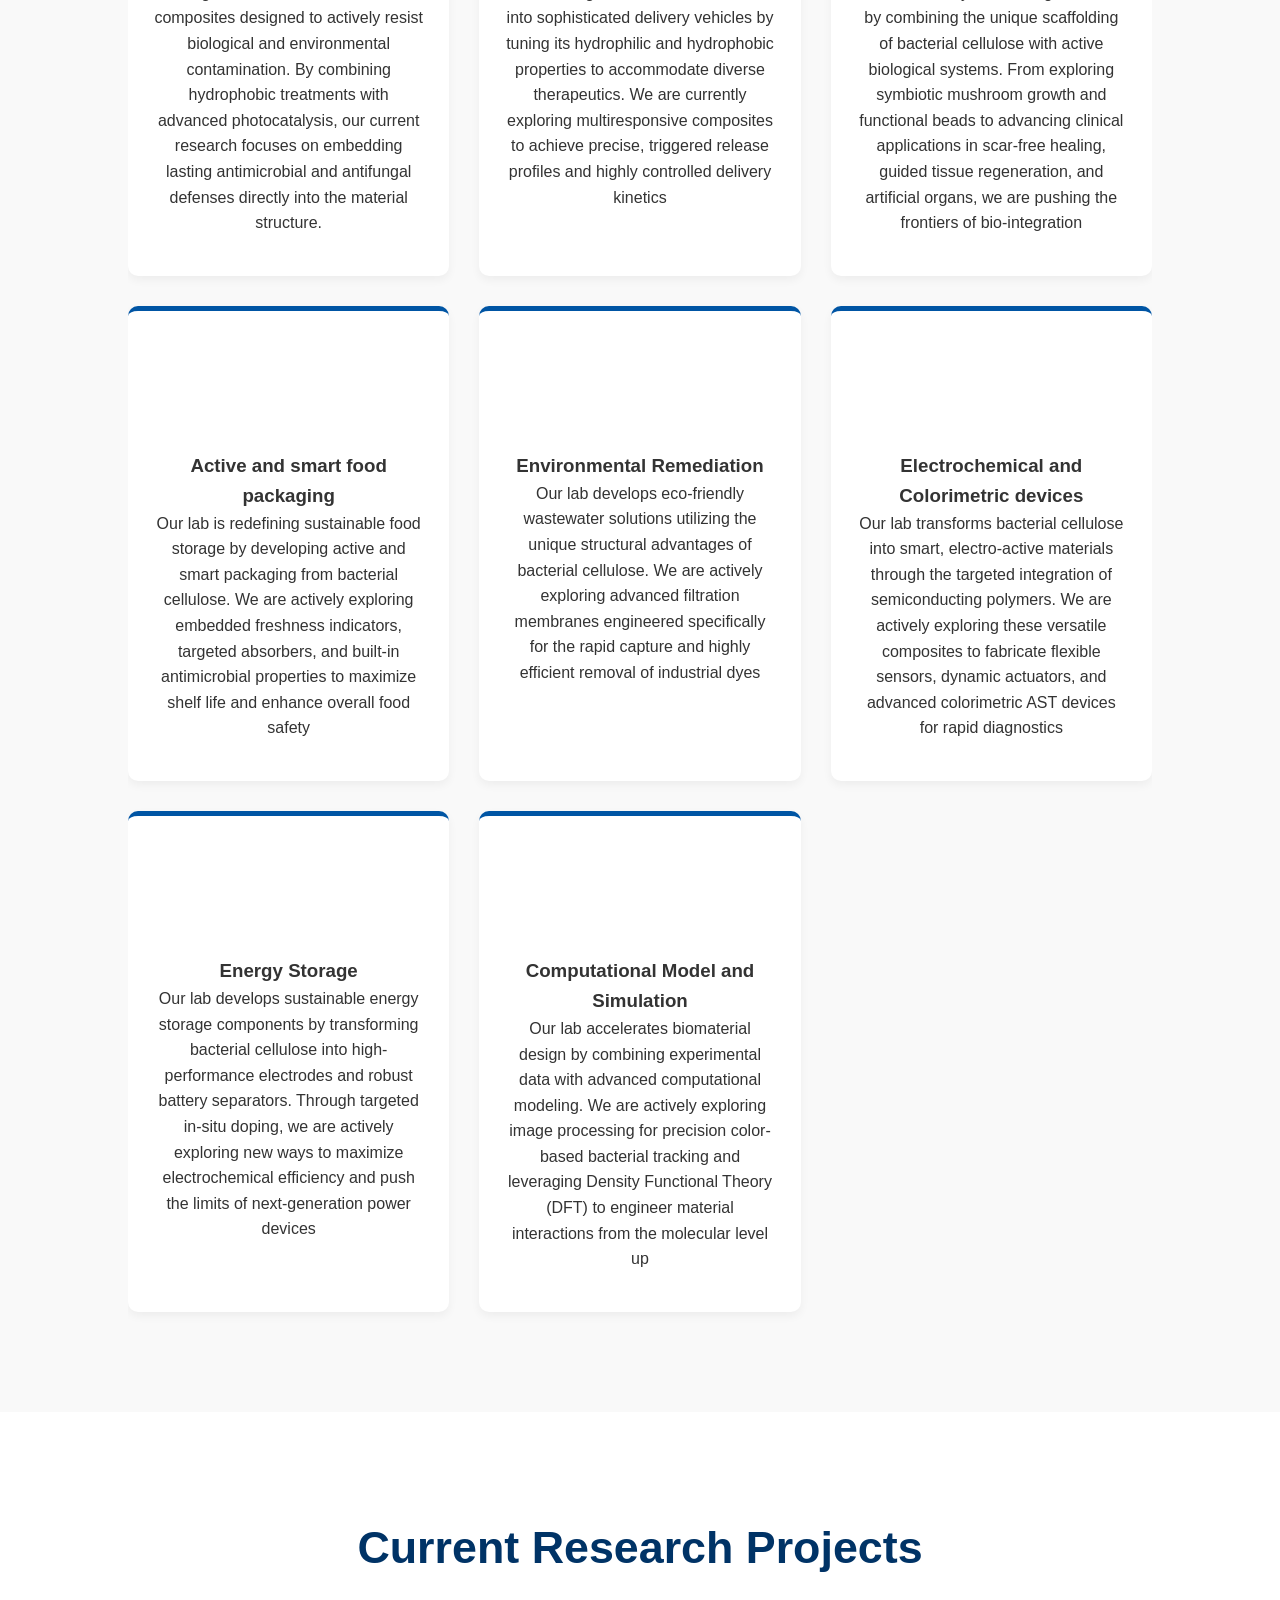
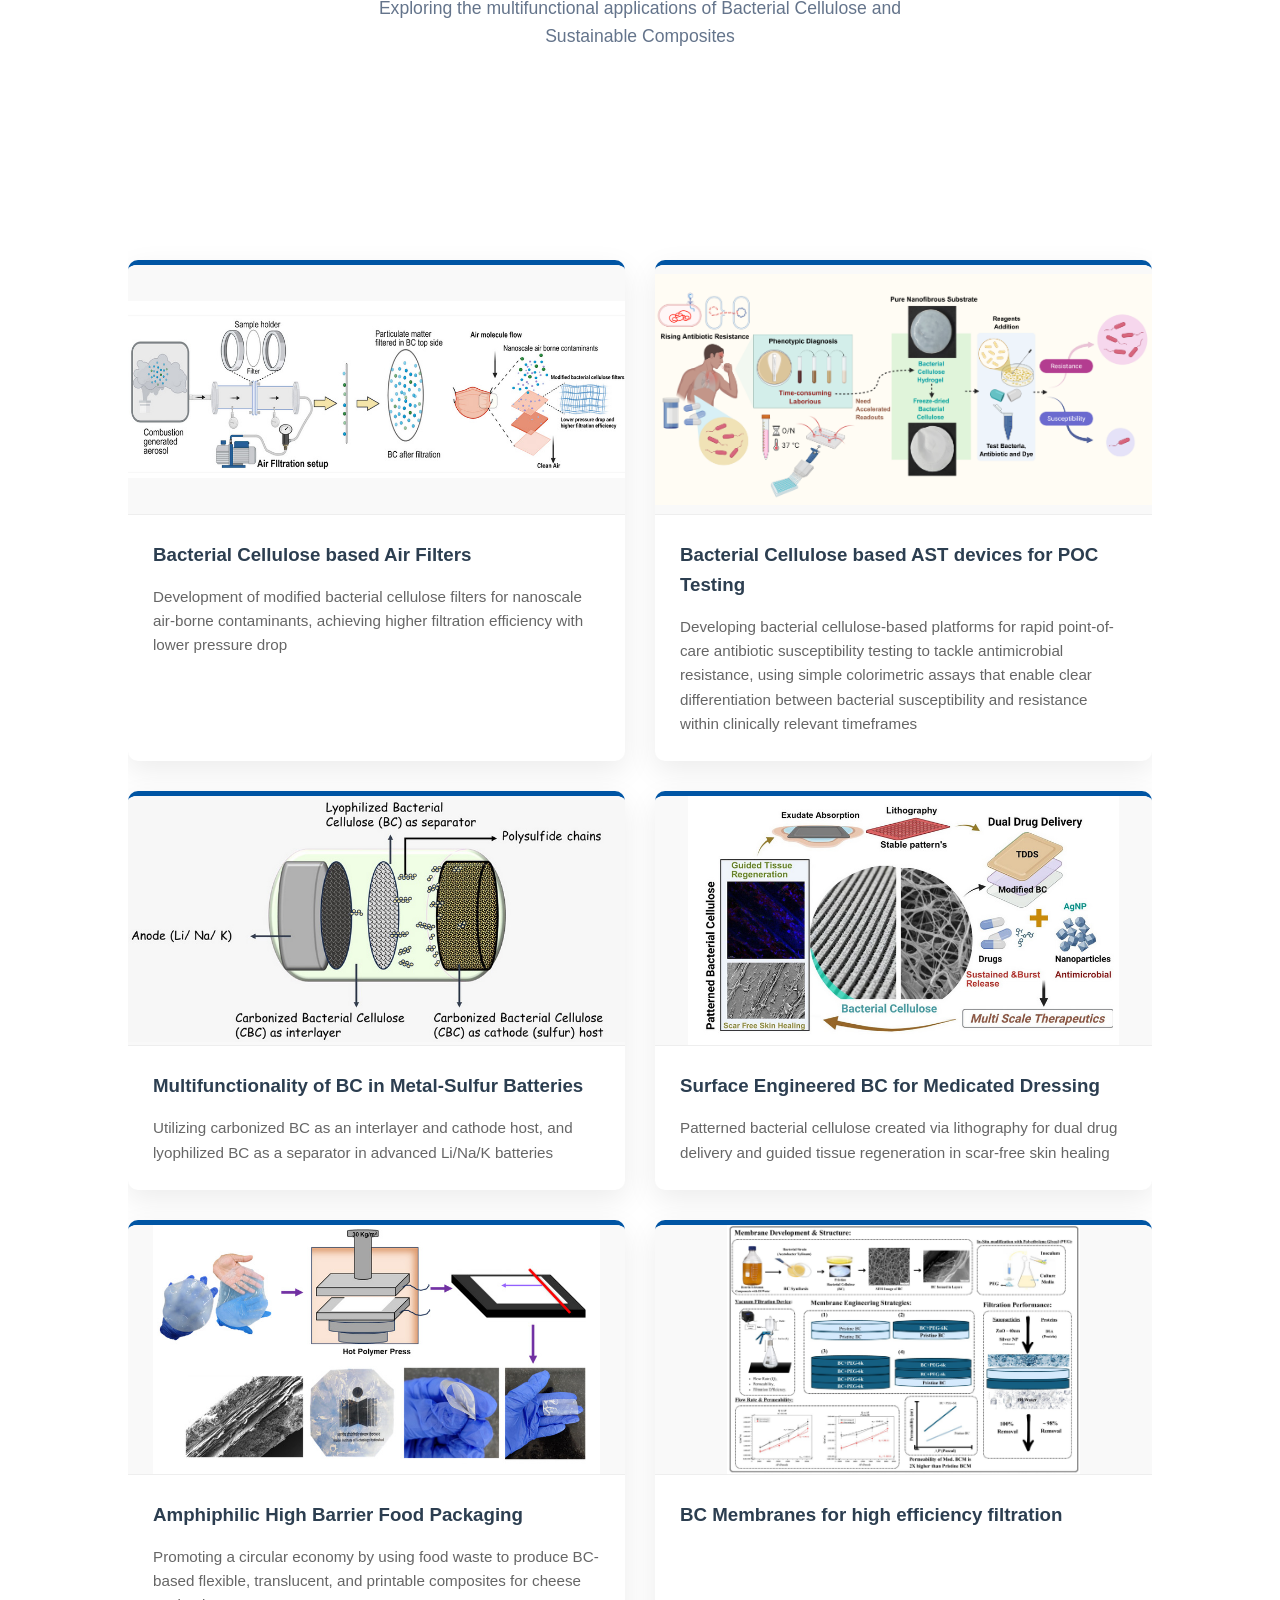
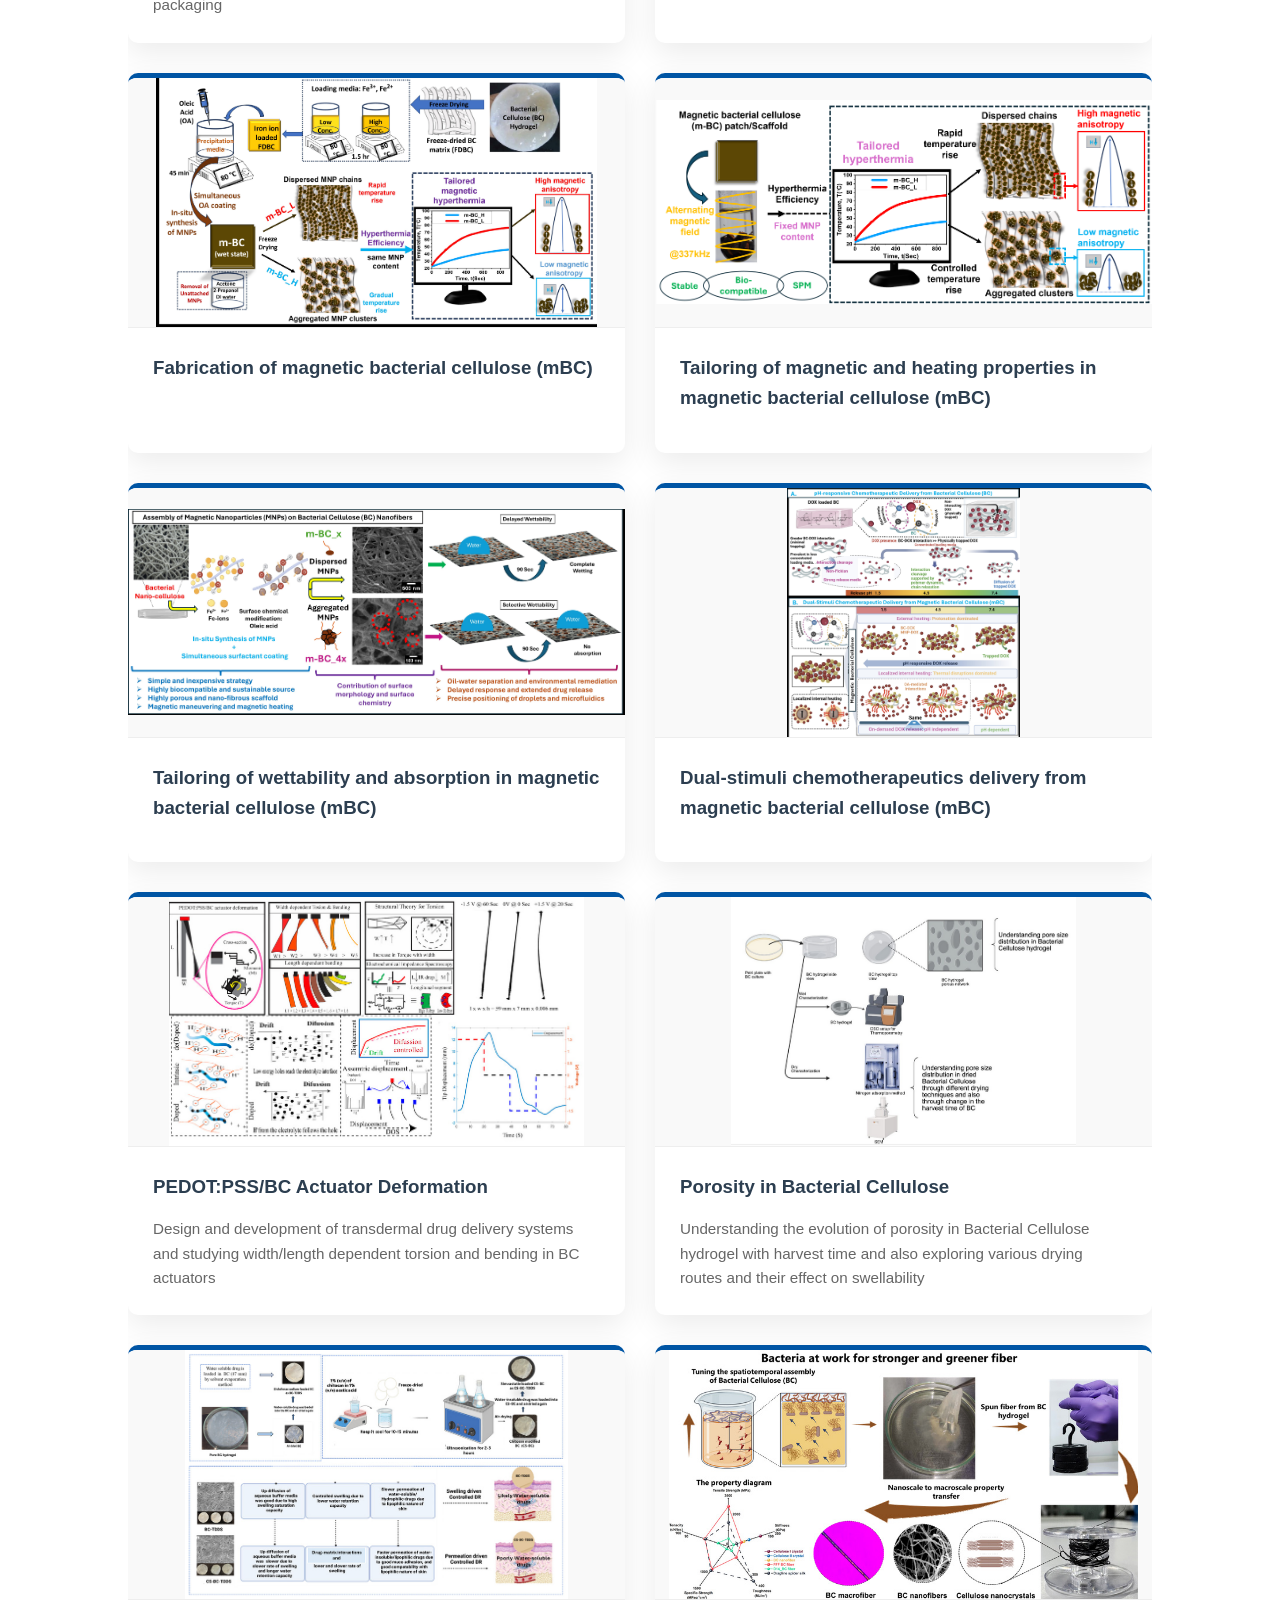
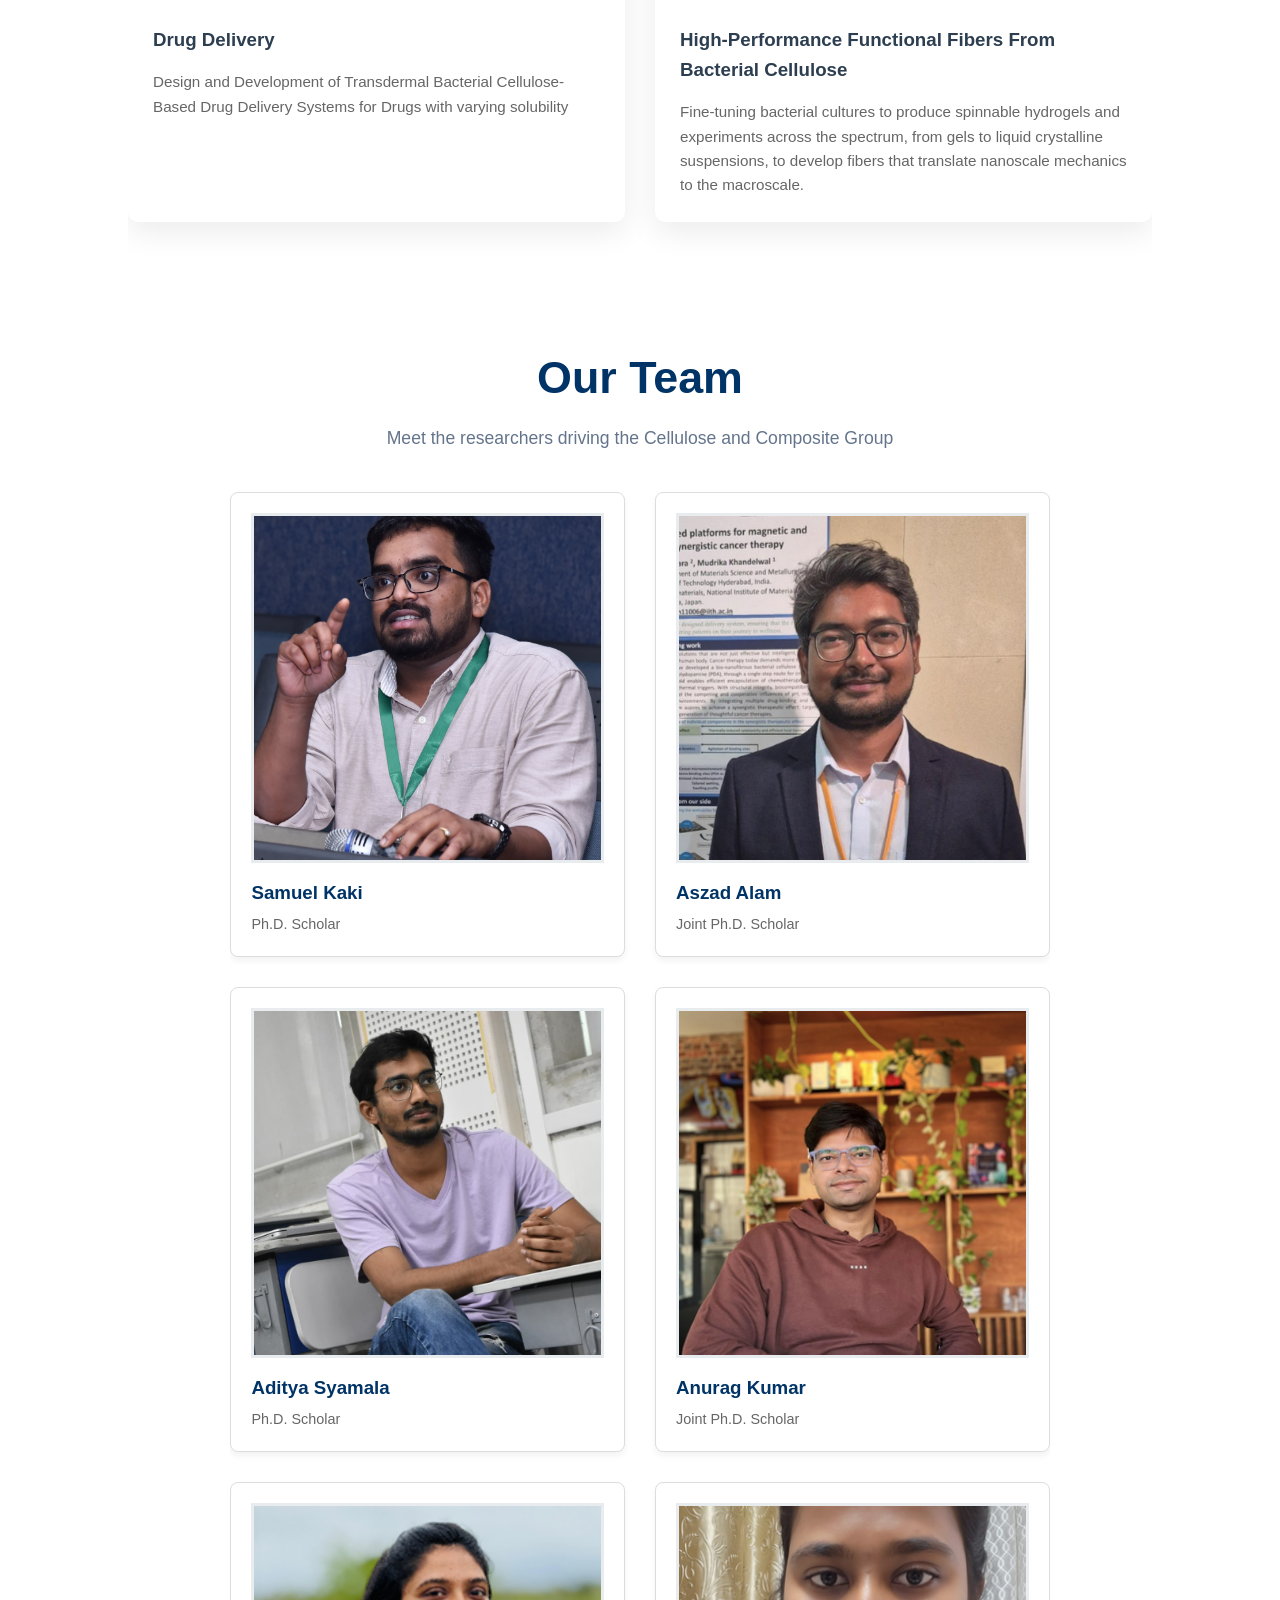
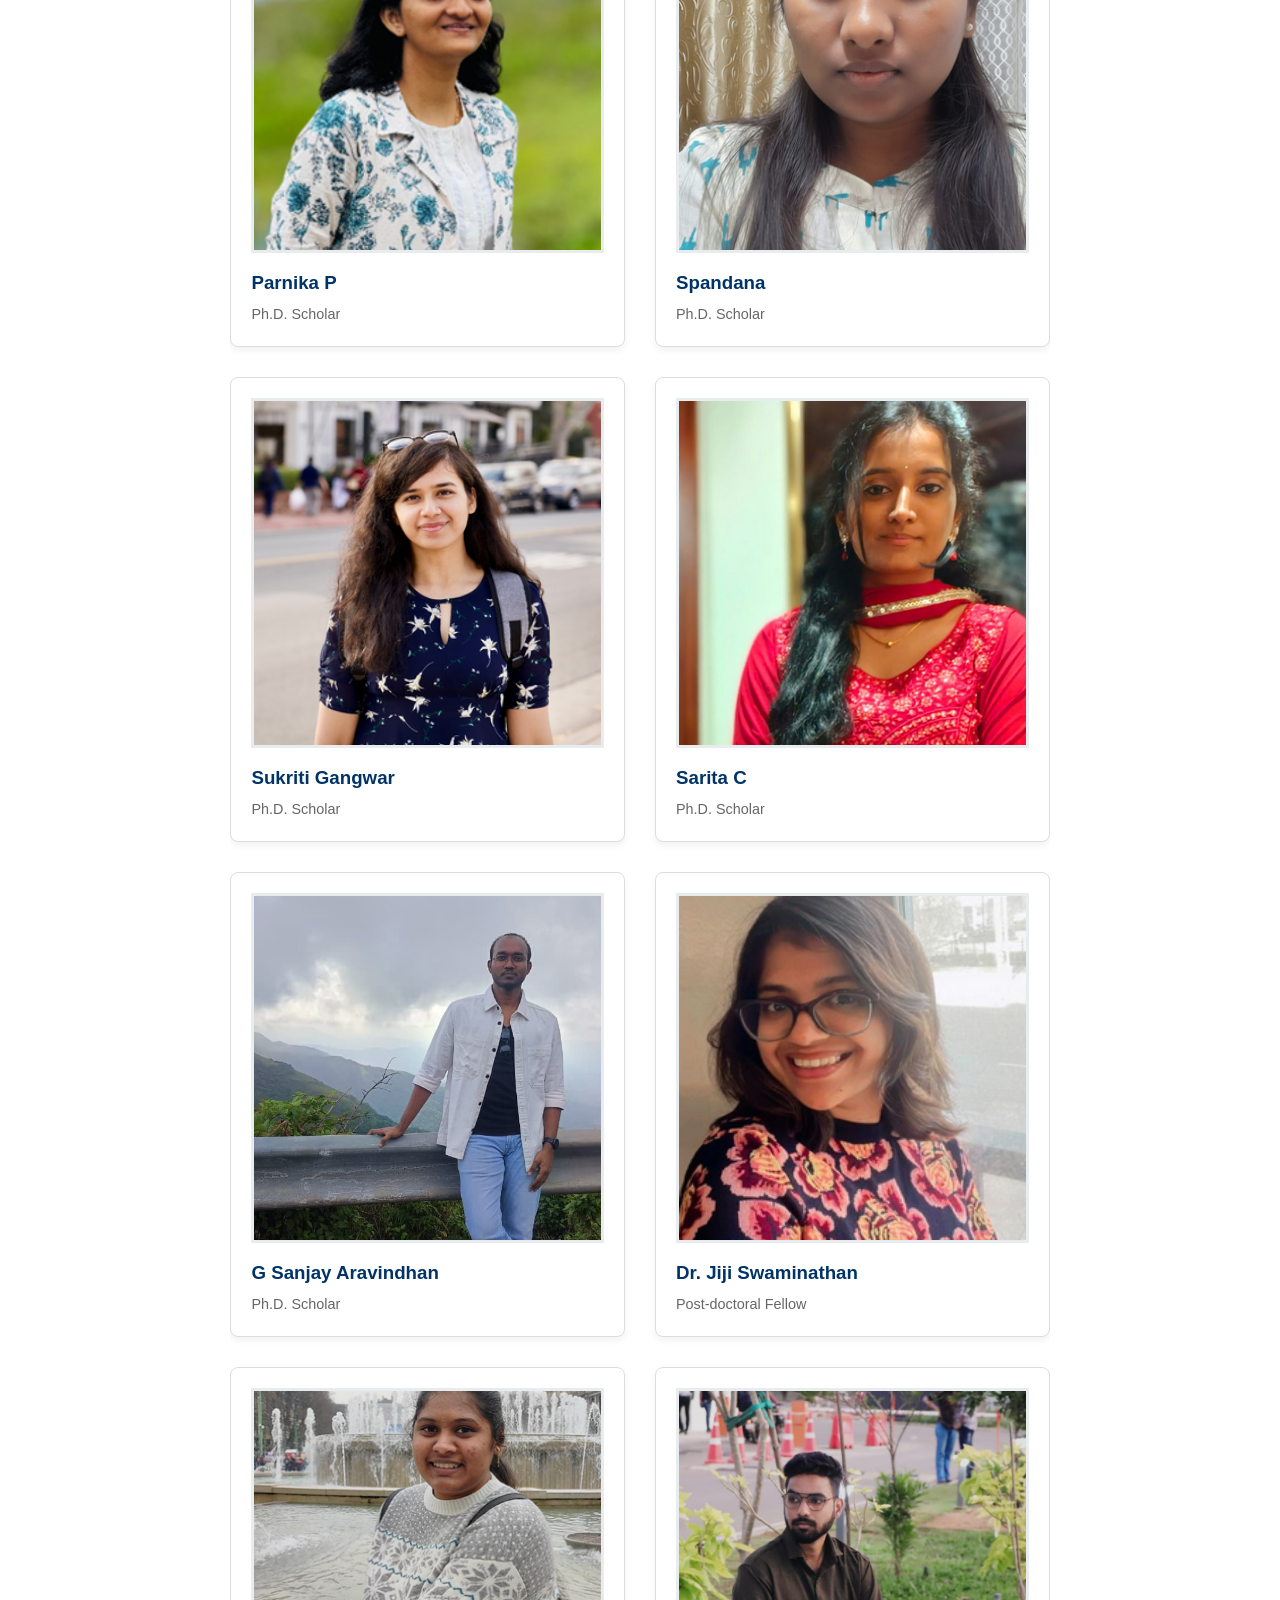
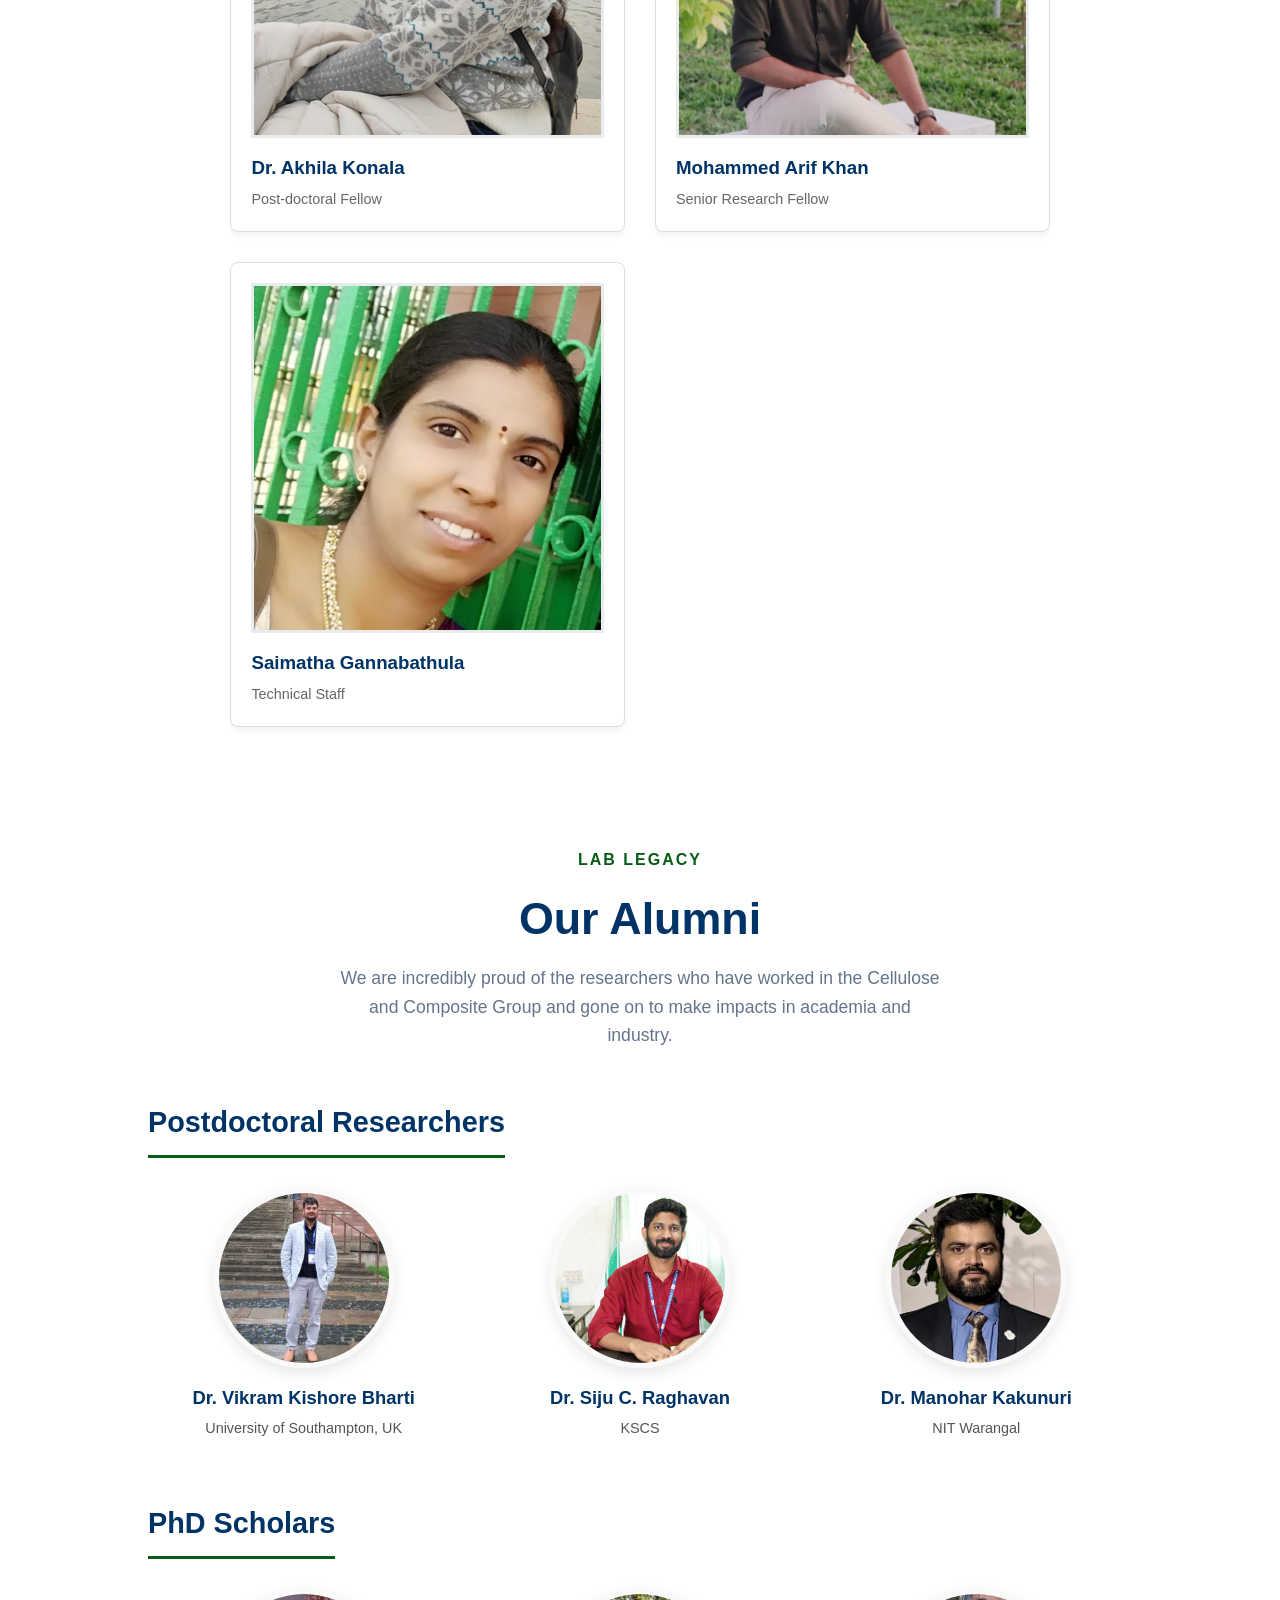
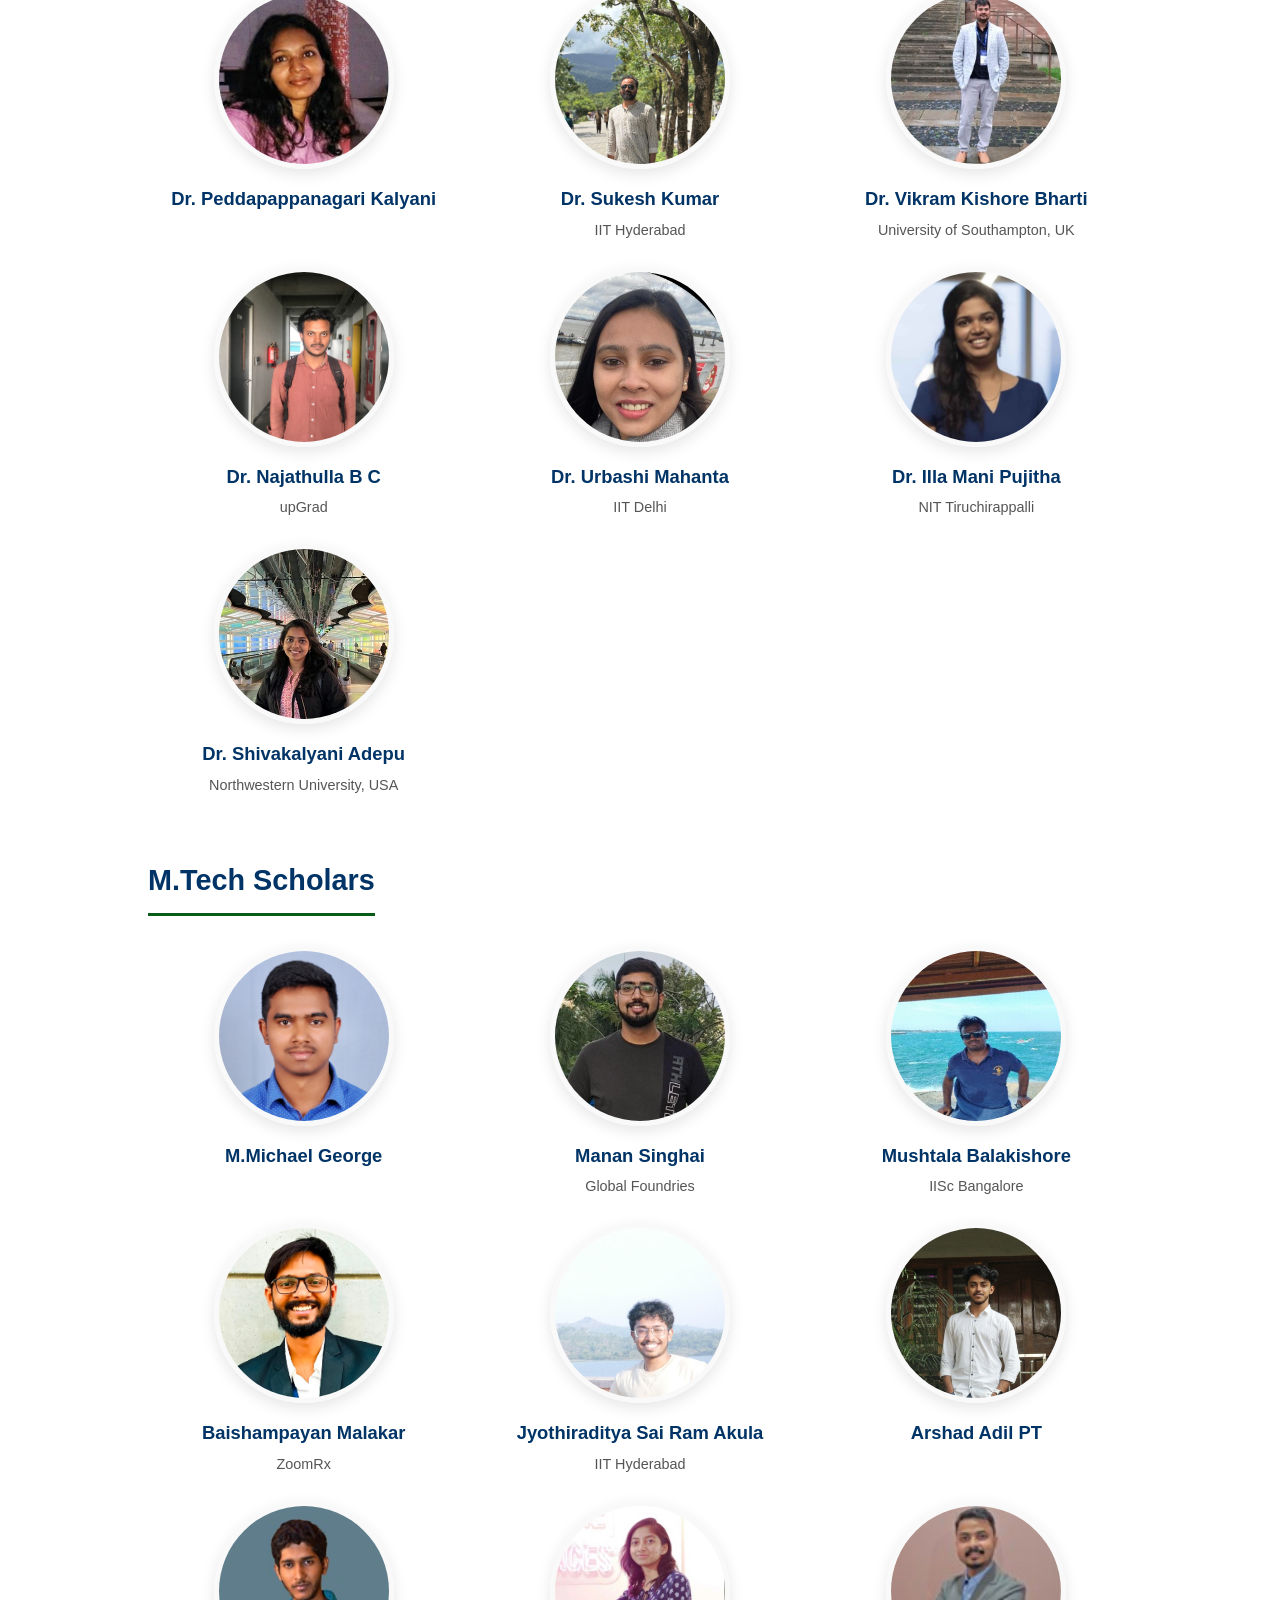
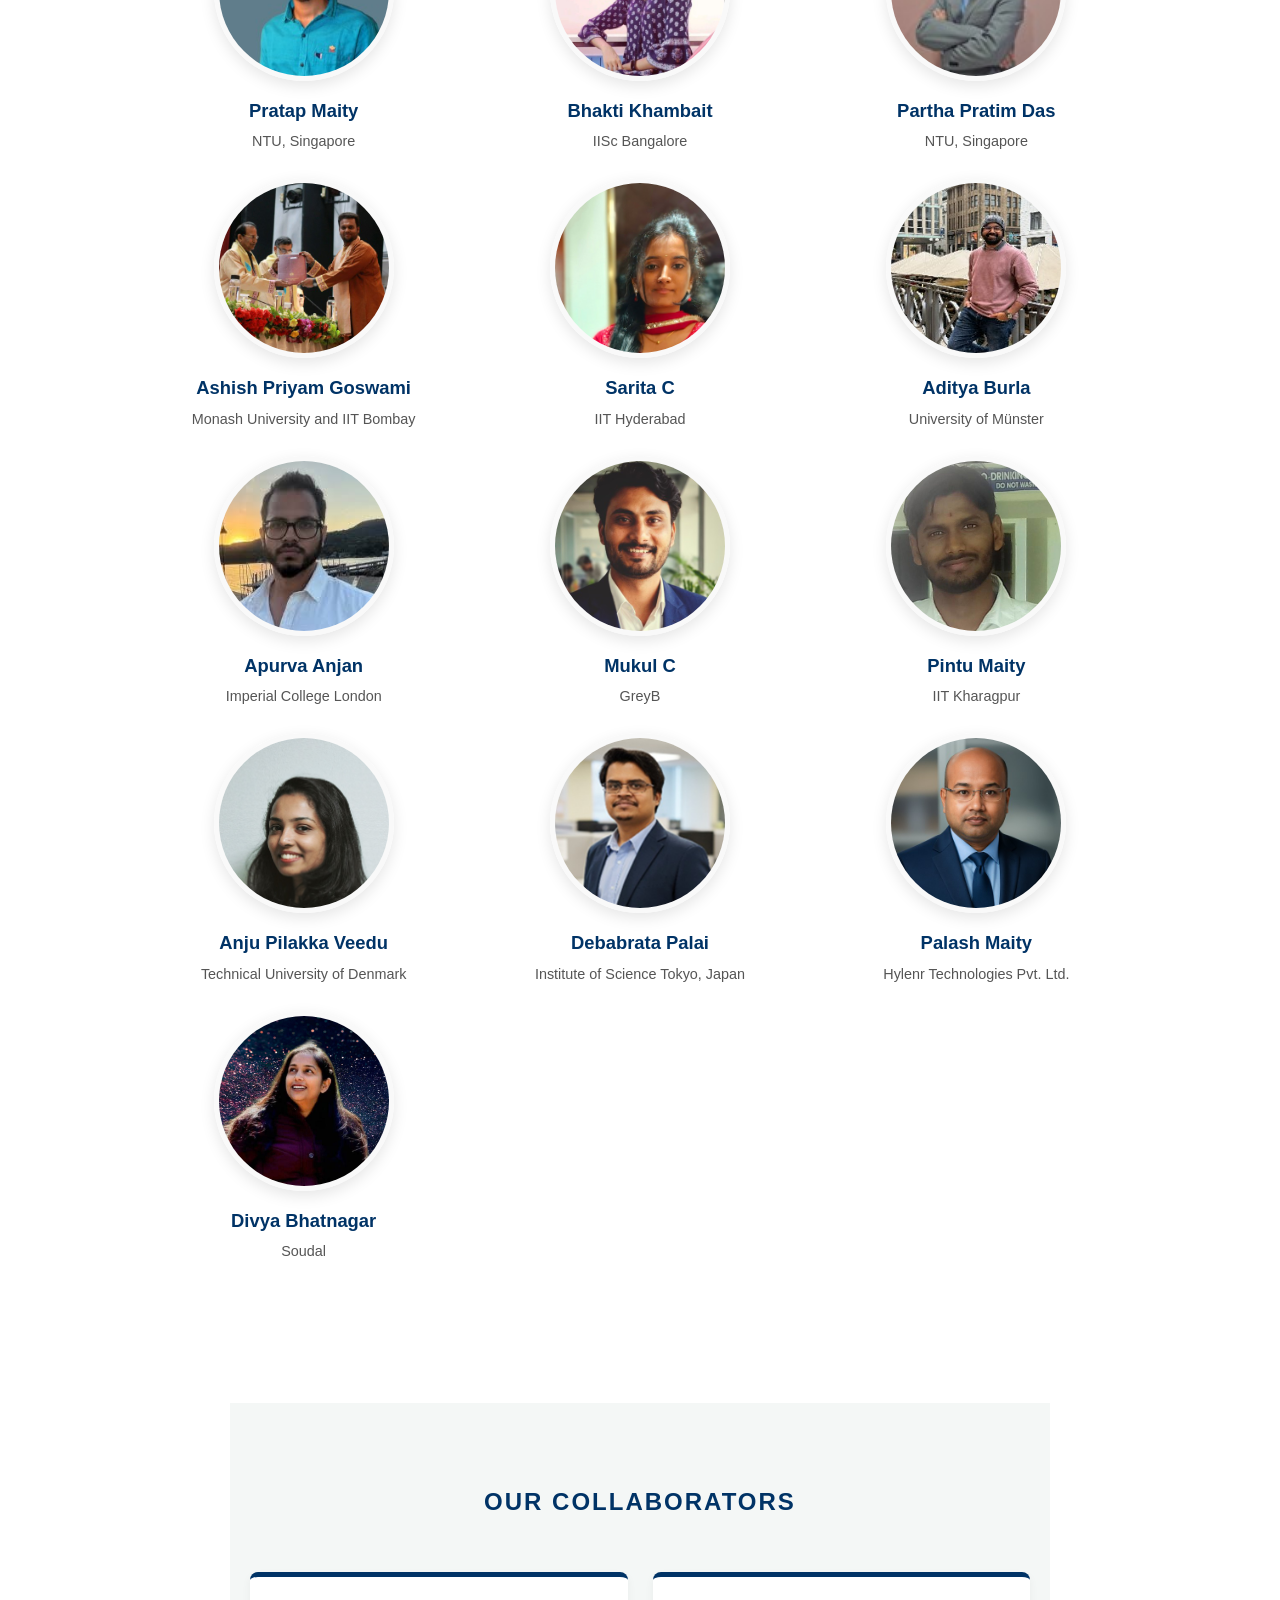
==== commit 66fb0ff7: "Update index.html" ====
--- a/index.html
+++ b/index.html
@@ -19,7 +19,7 @@
                 <img src="Logo.jpg" alt="Cellulose & Composite Group Logo" class="header-logo">
                 
                 <!-- I included the text span just in case your static image doesn't have the text built-in! Delete this span if you don't need it. -->
-                <span class="logo-text">Cellulose & Composite Group</span> 
+                <span class="logo-text"></span> 
             </a>
         </div>
         
@@ -60,7 +60,7 @@
         </video>
 
        <div class="hero-content">
-            <h2>Welcome to our Research Lab</h2>
+            <h2>Welcome to Cellulose & Composite Group</h2>
             <p>We are dedicated to advancing materials science with a focus on Bacterial Cellulose and innovative composite applications.</p>
         </div>
     </section>
--- a/style.css
+++ b/style.css
@@ -2680,17 +2680,10 @@
 
 
 /* --- LOGO ALIGNMENT (SIDE-BY-SIDE) ---  02/07/2026 */
-.nav-logo {
-    display: flex;
-    flex-direction: row; /* Forces the image and text side by side */
-    align-items: center; /* Vertically centers the text with the logo */
-    text-decoration: none;
-    flex-shrink: 0;
-    gap: 12px; /* Adds nice horizontal breathing room between the image and text */
-}
+
 
 .logo-img {
-    height: 80px; 
+    height: 90px; 
     width: auto;
     object-fit: contain;
 }
@@ -2704,7 +2697,61 @@
 }
 
 
-
+ /* ================================================= */
+/* --- 3-COLUMN HEADER LAYOUT --- 23/07/2026 */
+/* ================================================= */
+
+.nav-container {
+    display: flex;
+    justify-content: space-between;
+    align-items: center;
+    padding: 10px 30px;
+    background-color: #ffffff;
+    max-width: 100%;
+}
+
+/* These flex settings ensure the side logos push the navigation perfectly into the center */
+.logo-left, .logo-right {
+    flex: 1; 
+}
+
+/* Align the left logo to the far left */
+.logo-left {
+    display: flex;
+    justify-content: flex-start;
+}
+
+/* Center the navigation menu */
+.nav-center {
+    display: flex;
+    justify-content: center;
+    flex: 2; /* Gives the navigation links a bit more room to stretch out */
+}
+
+/* Align the right IITH logo to the far right */
+.logo-right {
+    display: flex;
+    justify-content: flex-end;
+}
+
+/* ================================================= */
+/* --- LOGO IMAGE SIZING --- */
+/* ================================================= */
+
+/* Ensures both logos have a uniform height so the header doesn't look lopsided */
+.header-logo, .iith-logo {
+    height: 65px; /* Adjust this up or down to dial in the perfect size */
+    width: auto;
+    object-fit: contain;
+}
+
+/* Keeps the left logo and text nicely paired if you use the text span */
+.nav-logo {
+    display: flex;
+    align-items: center;
+    text-decoration: none;
+    gap: 12px;
+}
 
 
 /* --- NAVIGATION LINKS --- */
@@ -2794,3 +2841,21 @@
     /* Prevents the video from adding extra space below itself */
     display: block;
 }
+/* ================================================= */
+/* --- WEBSITE CREDITS (FOOTER) --- */
+/* ================================================= */
+
+.website-credits {
+    text-align: center;
+    padding: 20px;
+    margin-top: 40px; /* Creates breathing room between your main footer and the credits */
+    border-top: 1px solid rgba(0, 0, 0, 0.1); /* Adds a very faint separating line */
+    font-size: 18px;
+    color: #ffffff; /* white */
+}
+
+/* Makes your names stand out just a little bit more */
+.website-credits strong {
+    color: #ffffff; 
+    font-weight: 600;
+}
